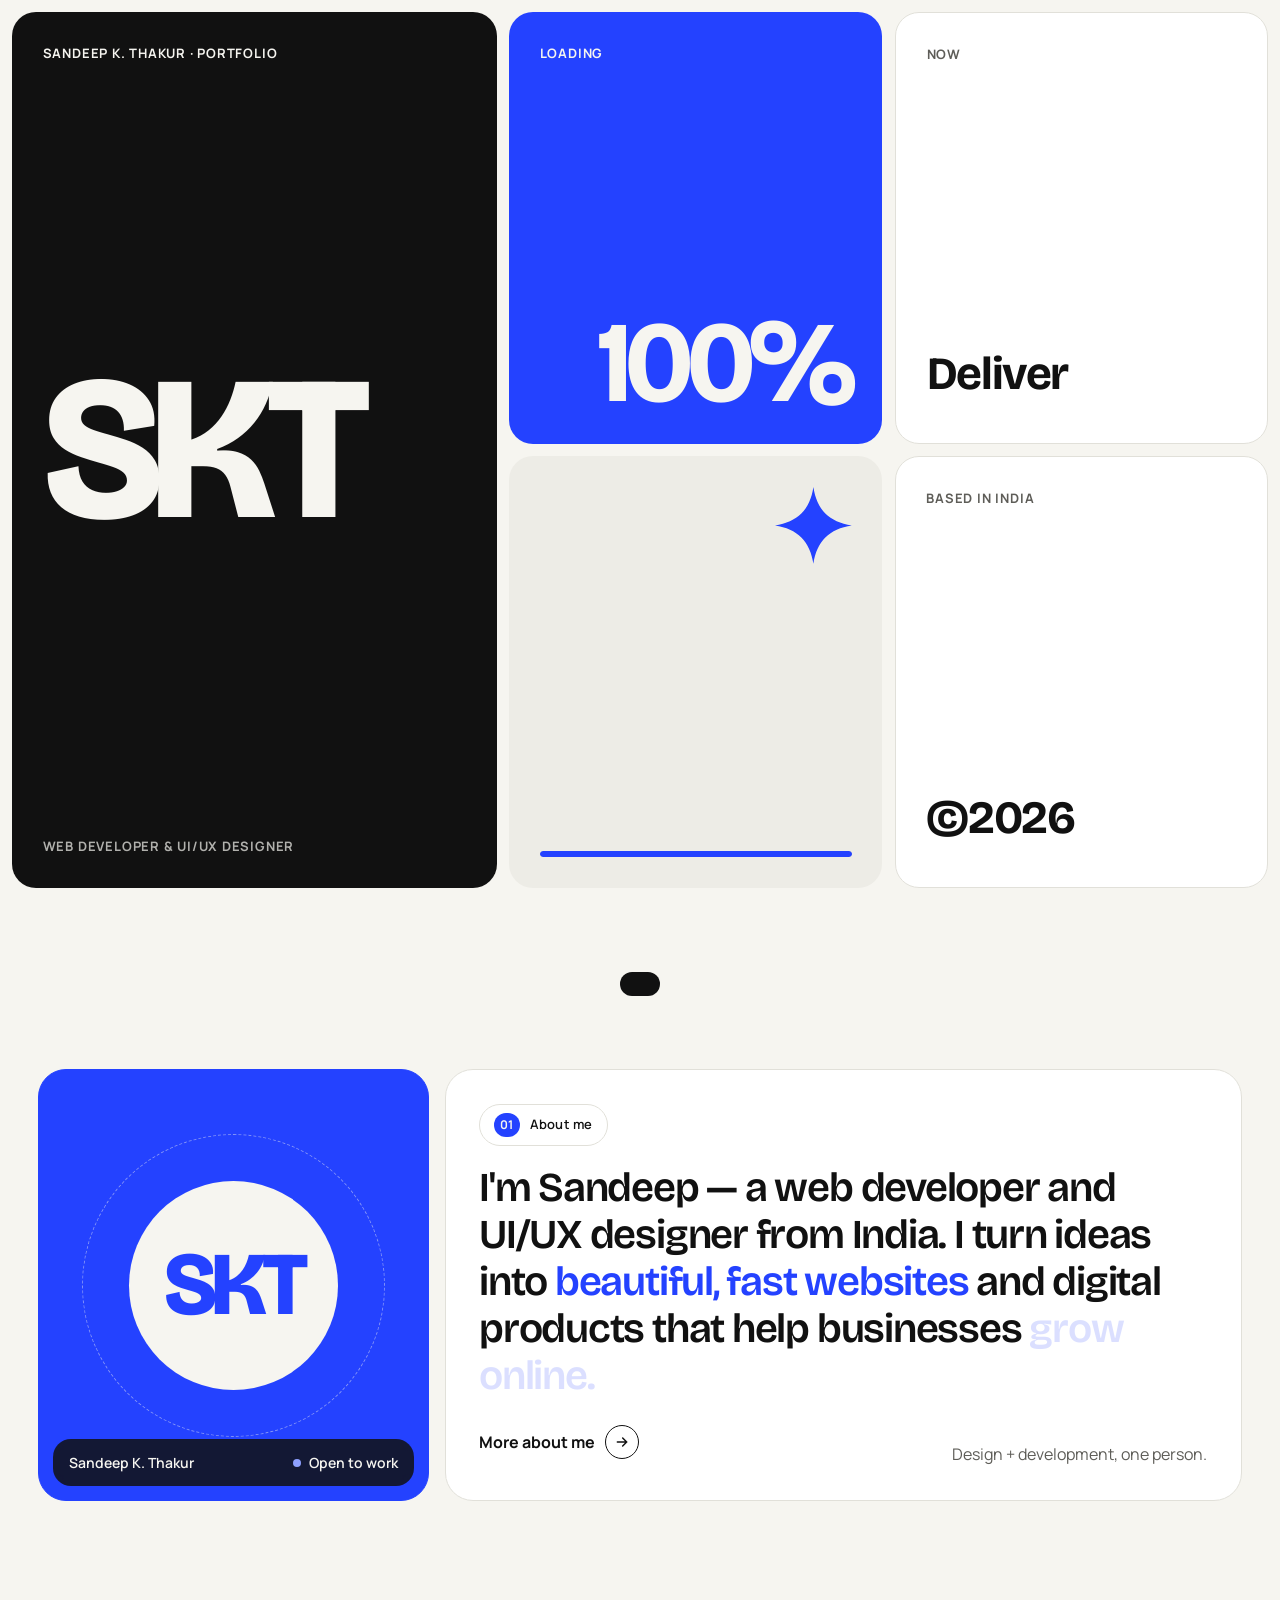
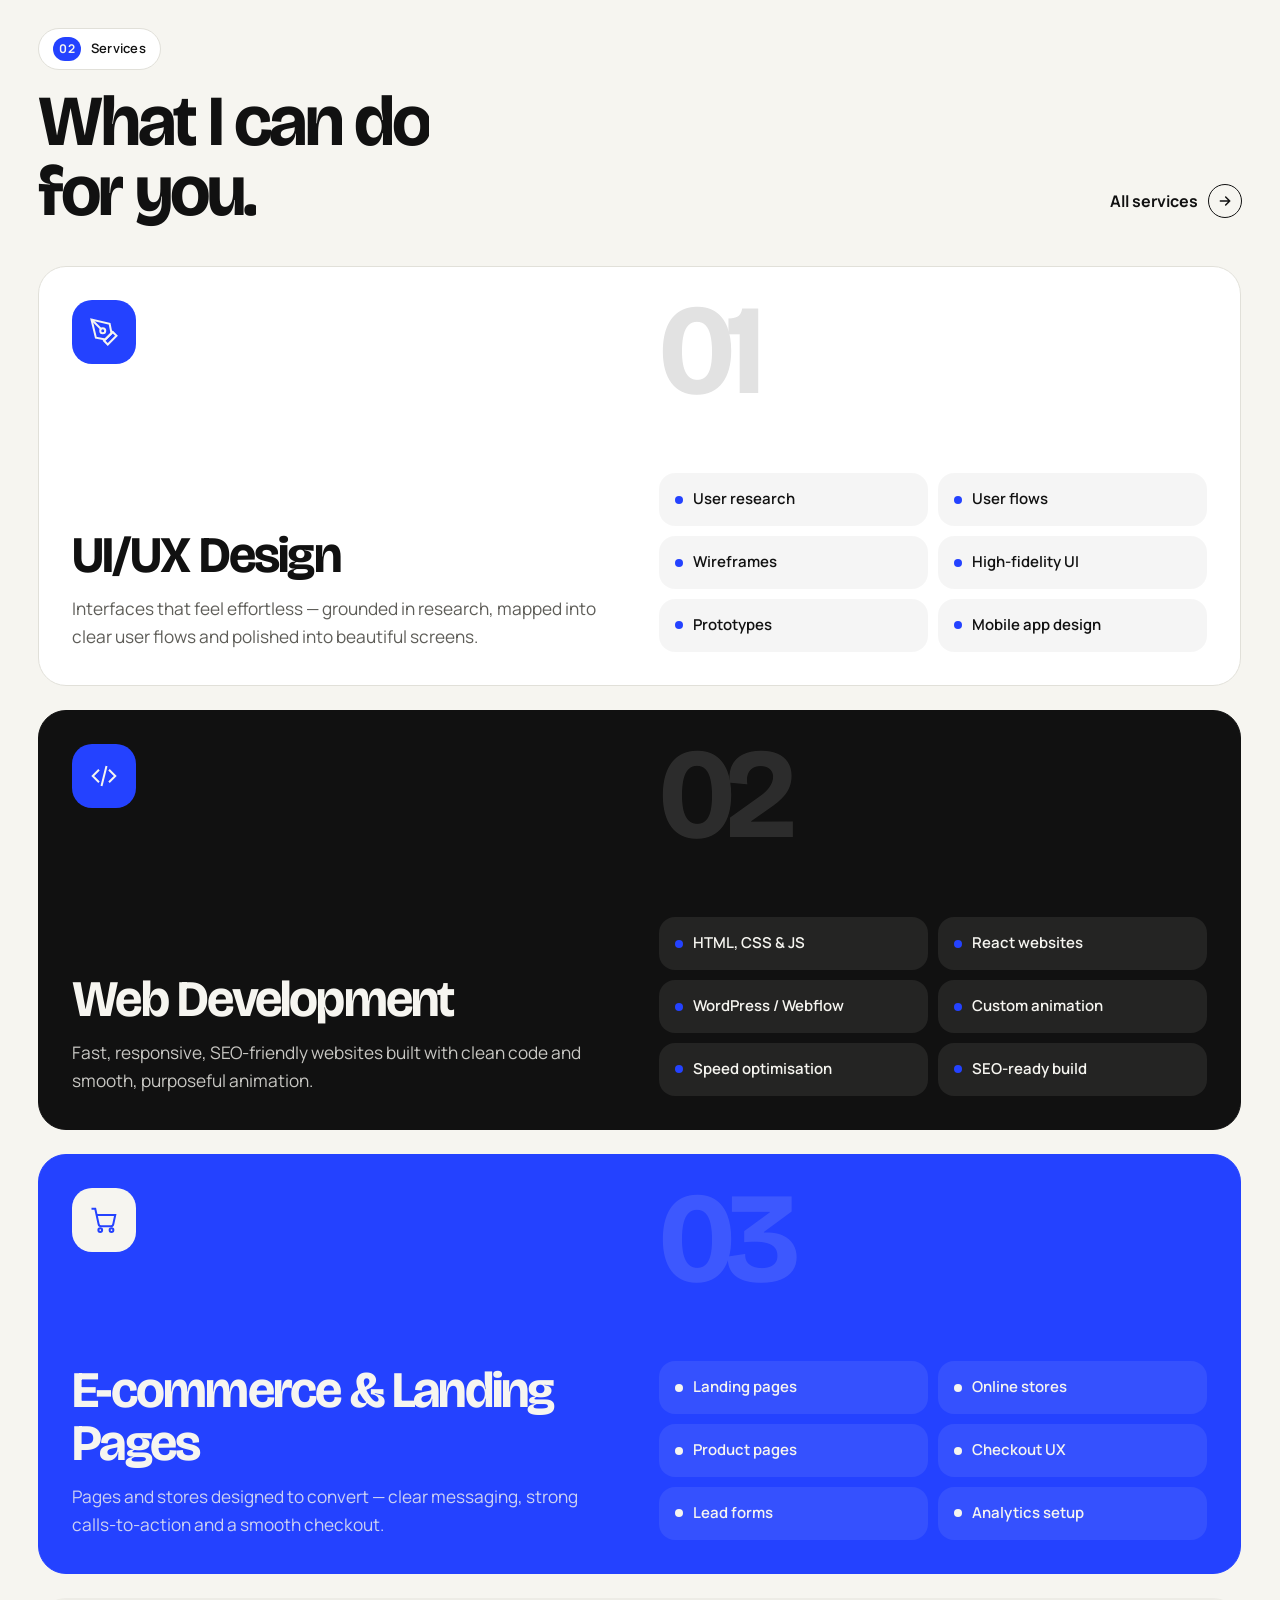
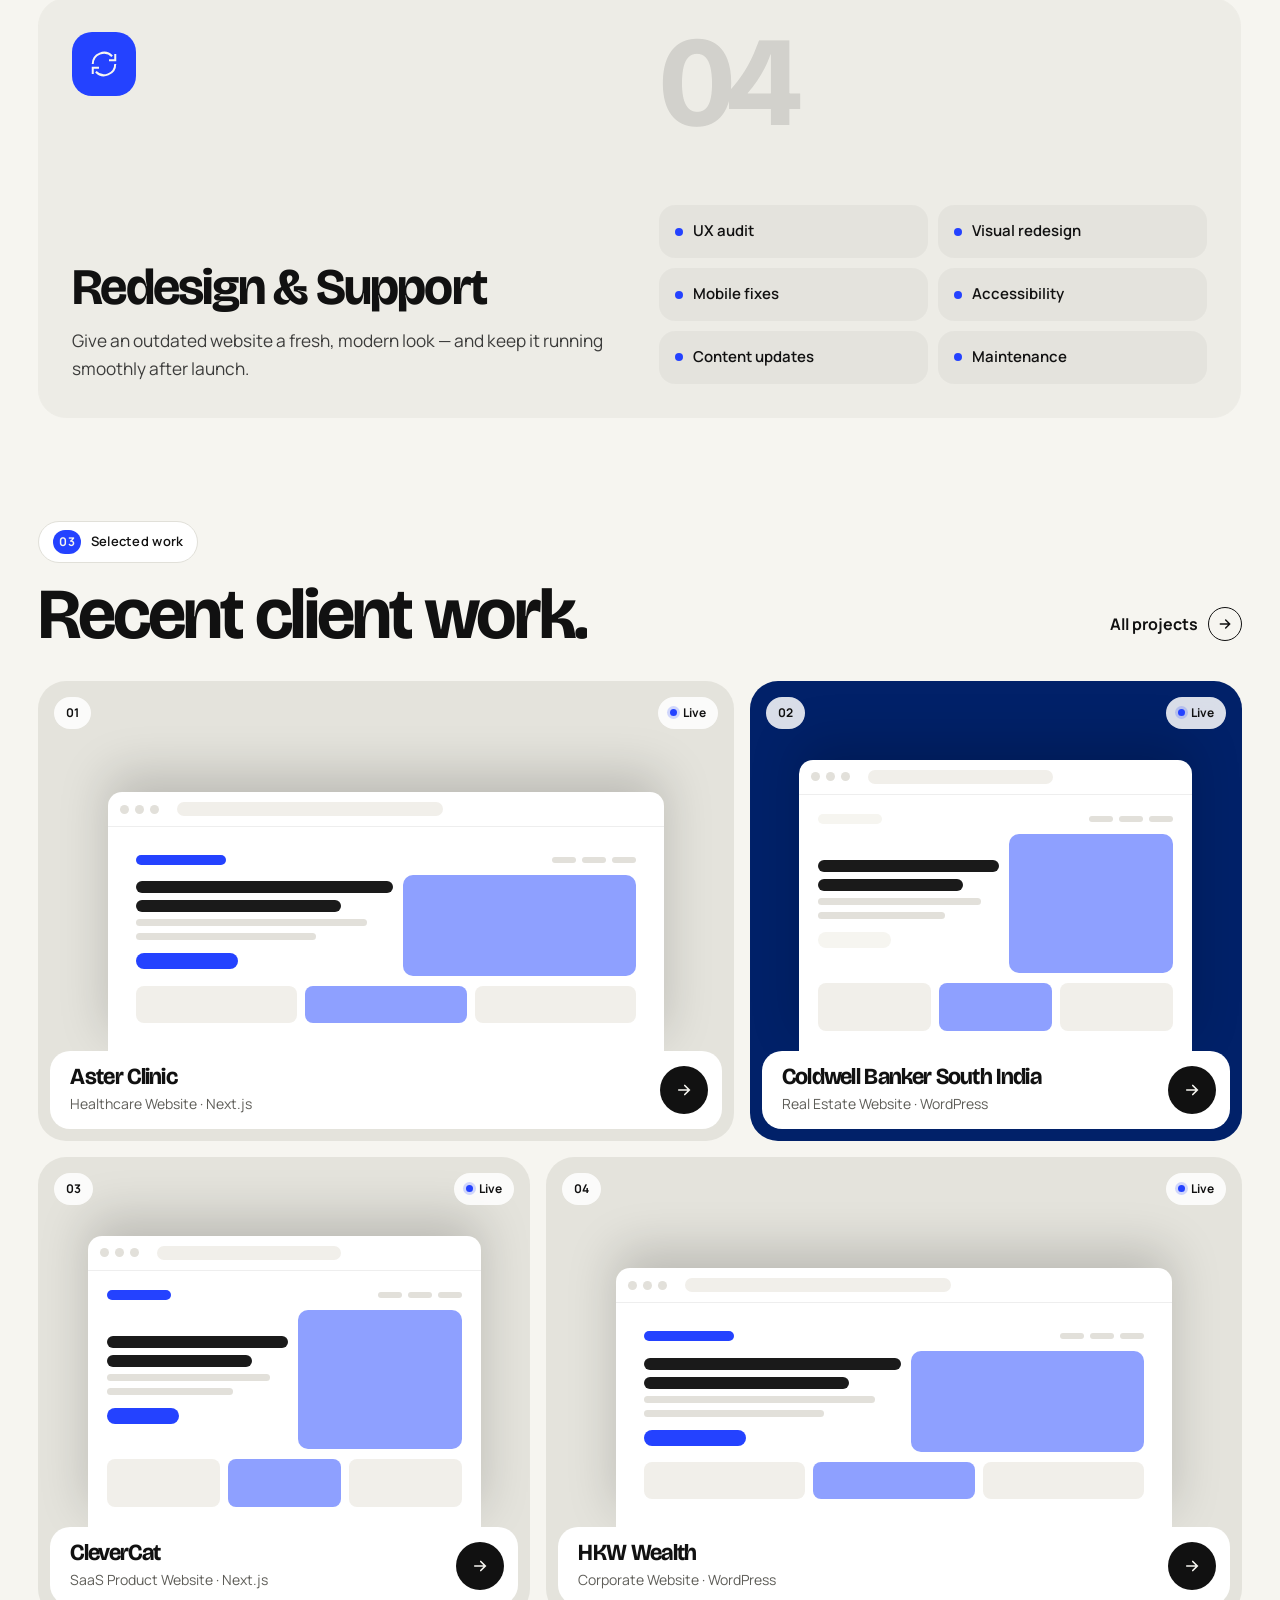
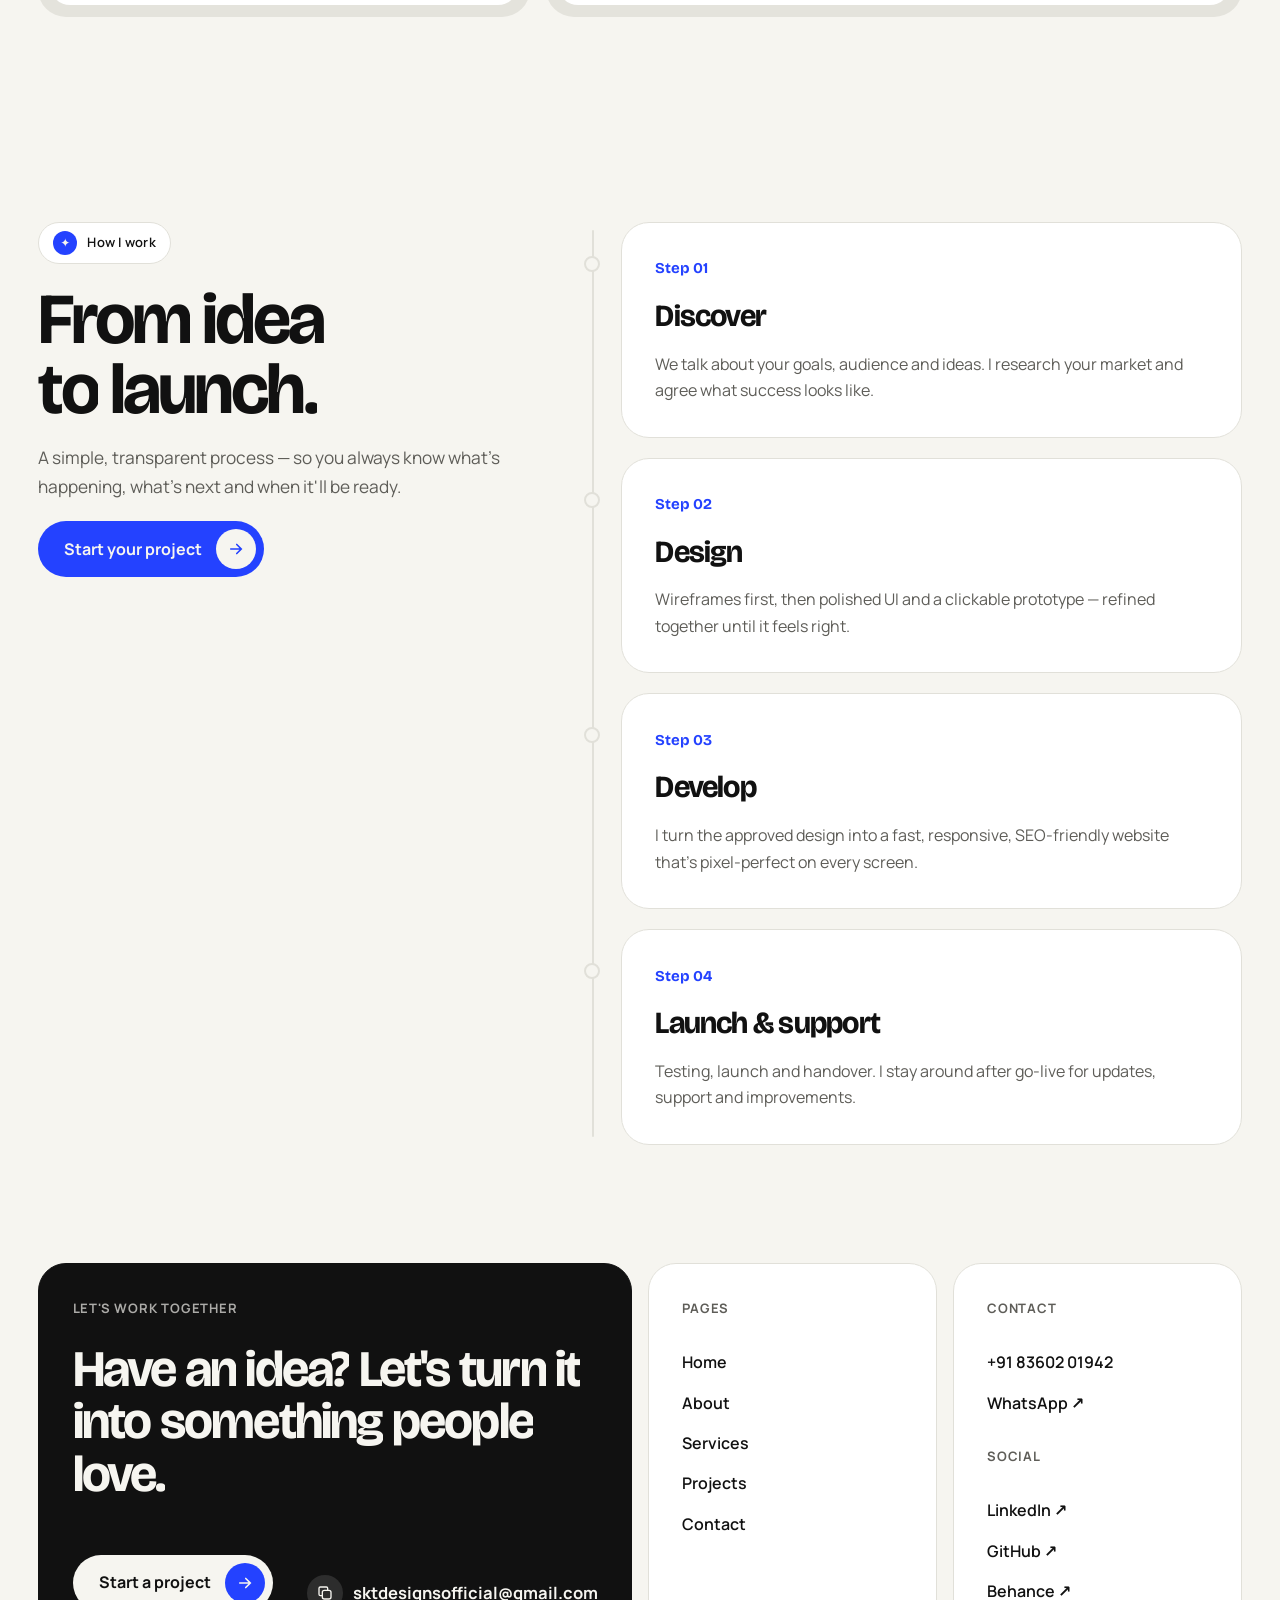
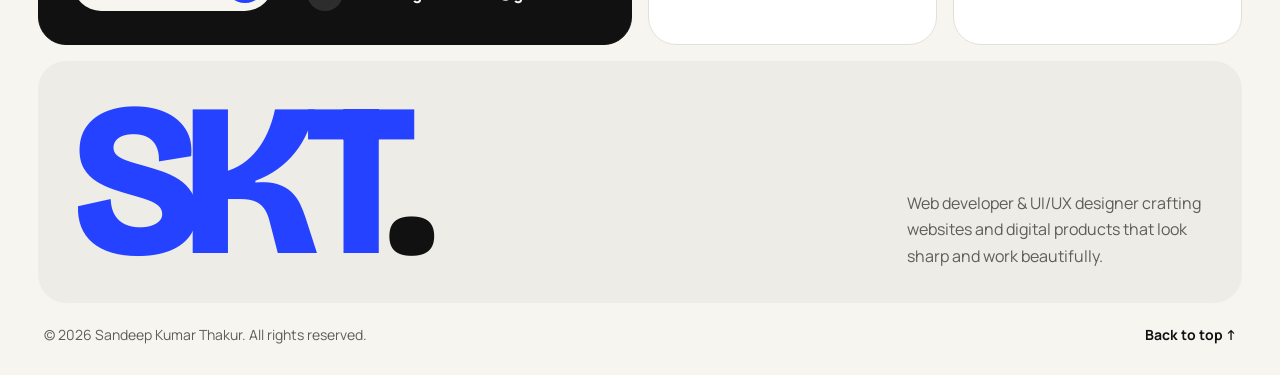
==== index.html @ b7eeef1a "create new pages" ====
<!DOCTYPE html>
<html lang="en">
<head>
<meta charset="utf-8">
<meta name="viewport" content="width=device-width, initial-scale=1">
<title>Sandeep K. Thakur — Web Developer & UI/UX Designer</title>
<meta name="description" content="Sandeep Kumar Thakur (SKT) — freelance web developer and UI/UX designer creating modern, responsive websites and digital products.">
<meta name="author" content="Sandeep Kumar Thakur">
<link rel="me" href="https://www.linkedin.com/in/sandeepkumarthakur1">
<link rel="me" href="https://github.com/SandeepKumarThakur1">
<link rel="me" href="https://www.behance.net/sktdesigns">
<meta name="theme-color" content="#F6F5F0">
<meta property="og:title" content="Sandeep K. Thakur — Web Developer & UI/UX Designer">
<meta property="og:description" content="Sandeep Kumar Thakur (SKT) — freelance web developer and UI/UX designer creating modern, responsive websites and digital products.">
<meta property="og:type" content="website">
<link rel="icon" href="data:image/svg+xml,%3Csvg xmlns='http://www.w3.org/2000/svg' viewBox='0 0 64 64'%3E%3Ccircle cx='32' cy='32' r='32' fill='%232442FF'/%3E%3Ctext x='32' y='40' font-family='Arial Black,Arial' font-weight='900' font-size='20' text-anchor='middle' fill='%23F6F5F0'%3ESKT%3C/text%3E%3C/svg%3E">
<script>(function(d){d.classList.add('js');try{if(!sessionStorage.getItem('skt-loaded'))d.classList.add('first-load');else if(sessionStorage.getItem('skt-trans'))d.classList.add('trans-in');}catch(e){}})(document.documentElement);</script>
<link rel="preconnect" href="https://fonts.googleapis.com">
<link rel="preconnect" href="https://fonts.gstatic.com" crossorigin>
<link rel="stylesheet" href="https://fonts.googleapis.com/css2?family=Bricolage+Grotesque:opsz,wght@12..96,500;12..96,600;12..96,700;12..96,800&family=Manrope:wght@400;500;600;700;800&display=swap">
<link rel="stylesheet" href="assets/css/style.css">
</head>
<body>
<a href="#main" class="skip">Skip to content</a>
<div class="progress" aria-hidden="true"></div>

<!-- ===== Loader (first visit) ===== -->
<div class="loader" aria-hidden="true">
  <div class="ld-grid">
    <div class="ld ld-1" style="--i:0;--o:2"><span class="ld-small">Sandeep K. Thakur · Portfolio</span><div class="ld-logo"><span>S</span><span>K</span><span>T</span></div><span class="ld-small" style="opacity:.7">Web Developer &amp; UI/UX Designer</span></div>
    <div class="ld ld-2" style="--i:1;--o:0"><span class="ld-small">Loading</span><div class="ld-count"><span class="ld-n">0</span>%</div></div>
    <div class="ld ld-3" style="--i:2;--o:3"><span class="ld-small" style="color:#5E5D58">Now</span><div class="ld-word">Design</div></div>
    <div class="ld ld-4" style="--i:3;--o:1"><span class="ld-star"><svg viewBox="0 0 24 24" fill="currentColor" aria-hidden="true"><path d="M12 0C13 7 17 11 24 12C17 13 13 17 12 24C11 17 7 13 0 12C7 11 11 7 12 0Z"/></svg></span><div class="ld-bar"><i></i></div></div>
    <div class="ld ld-5" style="--i:4;--o:4"><span class="ld-small" style="color:#5E5D58">Based in India</span><div class="ld-word">©<span data-year></span></div></div>
  </div>
</div>

<div class="page-trans" aria-hidden="true"><span class="pt-label">SKT</span></div>
<div class="cursor" aria-hidden="true"><span class="cursor-label">View</span></div>
<div class="toast" role="status" aria-live="polite"></div>

<header class="site-header">
  <div class="nav-pill">
    <a class="logo" href="index.html" data-label="Home" aria-label="Sandeep K. Thakur — home"><span class="logo-mark">SKT</span><span>Sandeep K. Thakur</span></a>
    <nav class="nav" aria-label="Main"><a href="index.html"><span data-scramble>Home</span></a><a href="about.html"><span data-scramble>About</span></a><a href="services.html"><span data-scramble>Services</span></a><a href="projects.html"><span data-scramble>Projects</span></a><a href="contact.html"><span data-scramble>Contact</span></a></nav>
    <a href="contact.html" class="btn magnetic btn--sm nav-cta" data-label="Contact" >Let's talk<span class="ic"><svg viewBox="0 0 24 24" fill="none" stroke="currentColor" stroke-width="2.2" stroke-linecap="round" aria-hidden="true"><path d="M5 12h14M13 6l6 6-6 6"/></svg></span></a>
    <button class="menu-btn" type="button" aria-expanded="false" aria-controls="mobile-menu"><span class="mb-txt">Menu</span><span class="bars" aria-hidden="true"><i></i><i></i></span></button>
  </div>
</header>
<nav class="mobile-menu" id="mobile-menu" aria-label="Mobile">
    <a class="mm-tile" href="index.html" style="--i:0"><small>01</small><strong>Home</strong></a>
    <a class="mm-tile" href="about.html" style="--i:1"><small>02</small><strong>About</strong></a>
    <a class="mm-tile" href="services.html" style="--i:2"><small>03</small><strong>Services</strong></a>
    <a class="mm-tile" href="projects.html" style="--i:3"><small>04</small><strong>Projects</strong></a>
    <a class="mm-tile" href="contact.html" style="--i:4"><small>05</small><strong>Contact</strong></a>
    <div class="mm-tile wide" style="--i:5"><small>Say hello</small><a href="mailto:sktdesignsofficial@gmail.com">sktdesignsofficial@gmail.com</a><a href="tel:+918360201942">+91 83602 01942</a><span style="display:flex;gap:16px;flex-wrap:wrap"><a href="https://www.linkedin.com/in/sandeepkumarthakur1" target="_blank" rel="noopener">LinkedIn ↗</a><a href="https://github.com/SandeepKumarThakur1" target="_blank" rel="noopener">GitHub ↗</a><a href="https://www.behance.net/sktdesigns" target="_blank" rel="noopener">Behance ↗</a></span></div>
</nav>
<main id="main"><span id="top"></span>

<section class="hero">
  <div class="container">
    <div class="bento">
      <div class="tile hero-main c-7 pop" data-hero style="--i:0">
        <div class="hero-meta">
          <span class="eyebrow"><span class="dot dot--live"></span>Available for new projects</span>
        </div>
        <h1 class="t-hero" data-rv data-hero>I design &amp; build websites people <span class="hl-box">love.</span></h1>
        <p class="lead">Hi, I'm <strong style="color:var(--ink)">Sandeep Kumar Thakur</strong> — a web developer and UI/UX designer helping brands launch modern, responsive websites that turn visitors into clients.</p>
        <div class="tile-foot">
          <div class="hero-actions">
            <a href="projects.html" class="btn magnetic " data-label="Projects" >View my work<span class="ic"><svg viewBox="0 0 24 24" fill="none" stroke="currentColor" stroke-width="2.2" stroke-linecap="round" aria-hidden="true"><path d="M5 12h14M13 6l6 6-6 6"/></svg></span></a>
            <a href="contact.html" class="btn btn--ghost magnetic" data-label="Contact">Hire me</a>
          </div>
        </div>
      </div>
      <div class="tile hero-gfx c-5 pop" data-hero style="--i:1">
        <div class="gfx" aria-hidden="true">
          <div class="gfx-grid"></div>
          <div class="g g-win" data-depth="0.35" style="--d:.15s"><div class="fl">
            <div class="g-bar"><i></i><i></i><i></i><span>sktdesigns.com</span></div>
            <div class="g-body">
              <div class="g-hero">
                <div class="g-txt"><i></i><i></i><i></i><u>Get started</u></div>
                <div class="g-img"><svg viewBox="0 0 160 120" preserveAspectRatio="xMidYMid slice"><rect width="160" height="120" fill="#E4E8FF"/><circle cx="114" cy="38" r="18" fill="#111111"/><path d="M0 120 L48 60 L82 96 L110 68 L160 120Z" fill="#2442FF"/><path d="M0 120 L30 90 L64 120Z" fill="#8EA0FF"/></svg><span class="g-sel"><b></b><b></b><b></b><b></b></span></div>
              </div>
              <div class="g-cards"><i></i><i></i><i></i></div>
            </div>
          </div></div>
          <div class="g g-code" data-depth="0.9" style="--d:.4s"><div class="fl">
            <p><em>&lt;section</em> class=<em>"hero"</em><em>&gt;</em></p>
            <p>&nbsp;&nbsp;<em>&lt;h1&gt;</em>Hello!<em>&lt;/h1&gt;</em></p>
            <p>&nbsp;&nbsp;<em>&lt;Button /&gt;</em></p>
            <p><em>&lt;/section&gt;</em><span class="c"></span></p>
          </div></div>
          <div class="g g-pen" data-depth="1.1" style="--d:.6s"><div class="fl">
            <svg viewBox="0 0 200 100">
              <path class="pen-path" d="M14 80 C 50 6, 110 6, 120 50 S 170 94, 188 24" fill="none" stroke="#2442FF" stroke-width="4" stroke-linecap="round"/>
              <line x1="14" y1="80" x2="50" y2="14" stroke="#C9C8C0"/><line x1="120" y1="50" x2="96" y2="16" stroke="#C9C8C0"/><line x1="120" y1="50" x2="144" y2="84" stroke="#C9C8C0"/>
              <circle cx="50" cy="14" r="4.5" fill="#111"/><circle cx="96" cy="16" r="4.5" fill="#111"/><circle cx="144" cy="84" r="4.5" fill="#111"/>
              <rect x="8" y="74" width="12" height="12" fill="#fff" stroke="#111" stroke-width="2"/><rect x="114" y="44" width="12" height="12" fill="#2442FF"/><rect x="182" y="18" width="12" height="12" fill="#fff" stroke="#111" stroke-width="2"/>
            </svg>
          </div></div>
          <div class="g g-badge" data-depth="0.5" style="--d:.8s">
            <svg class="ring" viewBox="0 0 200 200"><defs><path id="hb" d="M100,100 m-74,0 a74,74 0 1,1 148,0 a74,74 0 1,1 -148,0"/></defs><text><textPath href="#hb">UI/UX DESIGN • WEB DEVELOPMENT • </textPath></text></svg>
            <span class="star"><svg viewBox="0 0 24 24" fill="currentColor" aria-hidden="true"><path d="M12 0C13 7 17 11 24 12C17 13 13 17 12 24C11 17 7 13 0 12C7 11 11 7 12 0Z"/></svg></span>
          </div>
          <div class="g g-cursor" style="--d:1s"><svg viewBox="0 0 24 24"><path d="M4 2l16 9-7 2-3 7z" fill="#111" stroke="#F6F5F0" stroke-width="1.5" stroke-linejoin="round"/></svg><span>Sandeep</span></div>
        </div>
      </div>
      <div class="tile tile--dark c-3 pop" data-hero style="--i:2">
        <span class="tile-label">What I do</span>
        <div class="t-md" style="margin-top:auto">I'm a<span class="rotator rotator-block" style="color:var(--blue-tint)"><span>UI/UX Designer</span><span>Web Developer</span><span>Problem Solver</span></span></div>
      </div>
      <div class="tile c-3 pop" data-hero style="--i:3">
        <span class="tile-label">Based in India</span>
        <div style="margin-top:auto"><div class="big-num clock">--:--</div><p class="muted">IST · working with clients worldwide</p></div>
      </div>
      <div class="tile tile--soft c-6 pop" data-hero style="--i:4">
        <div style="display:flex;justify-content:space-between;align-items:center;gap:12px"><span class="tile-label">Skills &amp; toolkit</span><a href="about.html" class="link-arrow" data-label="About">About me <span class="ic"><svg viewBox="0 0 24 24" fill="none" stroke="currentColor" stroke-width="2.2" stroke-linecap="round" aria-hidden="true"><path d="M5 12h14M13 6l6 6-6 6"/></svg></span></a></div>
        <div class="ticker"><div class="ticker-track"><span class="chip"><span class="dot"></span>UI/UX Design</span><span class="chip"><span class="dot"></span>Web Design</span><span class="chip"><span class="dot"></span>Figma</span><span class="chip"><span class="dot"></span>Prototyping</span><span class="chip"><span class="dot"></span>Design Systems</span><span class="chip"><span class="dot"></span>Wireframes</span><span class="chip"><span class="dot"></span>User Research</span><span class="chip"><span class="dot"></span>Mobile Apps</span><span class="chip"><span class="dot"></span>UI/UX Design</span><span class="chip"><span class="dot"></span>Web Design</span><span class="chip"><span class="dot"></span>Figma</span><span class="chip"><span class="dot"></span>Prototyping</span><span class="chip"><span class="dot"></span>Design Systems</span><span class="chip"><span class="dot"></span>Wireframes</span><span class="chip"><span class="dot"></span>User Research</span><span class="chip"><span class="dot"></span>Mobile Apps</span></div></div>
        <div class="ticker"><div class="ticker-track rev"><span class="chip"><span class="dot"></span>HTML</span><span class="chip"><span class="dot"></span>CSS</span><span class="chip"><span class="dot"></span>JavaScript</span><span class="chip"><span class="dot"></span>React</span><span class="chip"><span class="dot"></span>WordPress</span><span class="chip"><span class="dot"></span>Webflow</span><span class="chip"><span class="dot"></span>Tailwind</span><span class="chip"><span class="dot"></span>GSAP</span><span class="chip"><span class="dot"></span>Responsive</span><span class="chip"><span class="dot"></span>SEO</span><span class="chip"><span class="dot"></span>HTML</span><span class="chip"><span class="dot"></span>CSS</span><span class="chip"><span class="dot"></span>JavaScript</span><span class="chip"><span class="dot"></span>React</span><span class="chip"><span class="dot"></span>WordPress</span><span class="chip"><span class="dot"></span>Webflow</span><span class="chip"><span class="dot"></span>Tailwind</span><span class="chip"><span class="dot"></span>GSAP</span><span class="chip"><span class="dot"></span>Responsive</span><span class="chip"><span class="dot"></span>SEO</span></div></div>
      </div>
    </div>
  </div>
</section>

<section class="section-tight">
  <div class="container">
    <div class="bento">
      <div class="tile portrait c-4 pop" style="--i:0" >
        <!-- To use your photo: <img src="assets/img/sandeep.jpg" alt="Sandeep Kumar Thakur"> -->
        <div class="p-art" aria-hidden="true"><span class="r1"></span><span class="r2"></span><strong>SKT</strong></div>
        <div class="p-tag"><span>Sandeep K. Thakur</span><span style="display:flex;align-items:center;gap:8px"><span class="dot dot--live" style="background:#8EA0FF"></span>Open to work</span></div>
      </div>
      <div class="tile c-8 pop" style="--i:1;justify-content:space-between">
        <span class="eyebrow" style="align-self:flex-start"><b>01</b>About me</span>
        <p class="statement" data-statement>I'm Sandeep — a web developer and UI/UX designer from India. I turn ideas into <b>beautiful, fast websites</b> and digital products that help businesses <b>grow online.</b></p>
        <div class="tile-foot"><a href="about.html" class="link-arrow" data-label="About">More about me <span class="ic"><svg viewBox="0 0 24 24" fill="none" stroke="currentColor" stroke-width="2.2" stroke-linecap="round" aria-hidden="true"><path d="M5 12h14M13 6l6 6-6 6"/></svg></span></a><span class="muted">Design + development, one person.</span></div>
      </div>
    </div>
  </div>
</section>

<section class="section">
  <div class="container">
    <div style="display:flex;flex-wrap:wrap;justify-content:space-between;align-items:flex-end;gap:20px">
      <div style="display:flex;flex-direction:column;gap:16px"><span class="eyebrow fade" style="align-self:flex-start"><b>02</b>Services</span><h2 class="t-xl" data-rv>What I can do<br>for you.</h2></div>
      <a href="services.html" class="link-arrow fade" data-label="Services">All services <span class="ic"><svg viewBox="0 0 24 24" fill="none" stroke="currentColor" stroke-width="2.2" stroke-linecap="round" aria-hidden="true"><path d="M5 12h14M13 6l6 6-6 6"/></svg></span></a>
    </div>
    <div class="stack">
      <article class="tile stack-card " style="--i:0">
        <div style="display:flex;flex-direction:column;gap:20px;justify-content:space-between">
          <span class="svc-ic"><svg viewBox="0 0 24 24" aria-hidden="true"><path d="M12 19l7-7 3 3-7 7-3-3z"/><path d="M18 13l-1.5-7.5L2 2l3.5 14.5L13 18l5-5z"/><path d="M2 2l7.6 7.6"/><circle cx="11" cy="11" r="2"/></svg></span>
          <div style="display:flex;flex-direction:column;gap:14px"><h3 class="t-lg">UI/UX Design</h3><p class="lead" style="">Interfaces that feel effortless — grounded in research, mapped into clear user flows and polished into beautiful screens.</p></div>
        </div>
        <div style="display:flex;flex-direction:column;justify-content:space-between;gap:20px">
          <span class="num" aria-hidden="true">01</span>
          <ul><li>User research</li><li>User flows</li><li>Wireframes</li><li>High-fidelity UI</li><li>Prototypes</li><li>Mobile app design</li></ul>
        </div>
      </article>
      <article class="tile stack-card tile--dark" style="--i:1">
        <div style="display:flex;flex-direction:column;gap:20px;justify-content:space-between">
          <span class="svc-ic"><svg viewBox="0 0 24 24" aria-hidden="true"><path d="M8 7l-5 5 5 5M16 7l5 5-5 5M14 4l-4 16"/></svg></span>
          <div style="display:flex;flex-direction:column;gap:14px"><h3 class="t-lg">Web Development</h3><p class="lead muted" style="color:inherit;opacity:.8">Fast, responsive, SEO-friendly websites built with clean code and smooth, purposeful animation.</p></div>
        </div>
        <div style="display:flex;flex-direction:column;justify-content:space-between;gap:20px">
          <span class="num" aria-hidden="true">02</span>
          <ul><li>HTML, CSS &amp; JS</li><li>React websites</li><li>WordPress / Webflow</li><li>Custom animation</li><li>Speed optimisation</li><li>SEO-ready build</li></ul>
        </div>
      </article>
      <article class="tile stack-card tile--blue" style="--i:2">
        <div style="display:flex;flex-direction:column;gap:20px;justify-content:space-between">
          <span class="svc-ic"><svg viewBox="0 0 24 24" aria-hidden="true"><circle cx="9" cy="20" r="1.5"/><circle cx="18" cy="20" r="1.5"/><path d="M2 3h3l2.7 12.4a2 2 0 0 0 2 1.6h7.7a2 2 0 0 0 2-1.6L21 8H6"/></svg></span>
          <div style="display:flex;flex-direction:column;gap:14px"><h3 class="t-lg">E-commerce &amp; Landing Pages</h3><p class="lead muted" style="color:inherit;opacity:.8">Pages and stores designed to convert — clear messaging, strong calls-to-action and a smooth checkout.</p></div>
        </div>
        <div style="display:flex;flex-direction:column;justify-content:space-between;gap:20px">
          <span class="num" aria-hidden="true">03</span>
          <ul><li>Landing pages</li><li>Online stores</li><li>Product pages</li><li>Checkout UX</li><li>Lead forms</li><li>Analytics setup</li></ul>
        </div>
      </article>
      <article class="tile stack-card tile--soft" style="--i:3">
        <div style="display:flex;flex-direction:column;gap:20px;justify-content:space-between">
          <span class="svc-ic"><svg viewBox="0 0 24 24" aria-hidden="true"><path d="M21 12a9 9 0 0 1-15.5 6.2M3 12A9 9 0 0 1 18.5 5.8"/><path d="M21 4v5h-5M3 20v-5h5"/></svg></span>
          <div style="display:flex;flex-direction:column;gap:14px"><h3 class="t-lg">Redesign &amp; Support</h3><p class="lead muted" style="color:inherit;opacity:.8">Give an outdated website a fresh, modern look — and keep it running smoothly after launch.</p></div>
        </div>
        <div style="display:flex;flex-direction:column;justify-content:space-between;gap:20px">
          <span class="num" aria-hidden="true">04</span>
          <ul><li>UX audit</li><li>Visual redesign</li><li>Mobile fixes</li><li>Accessibility</li><li>Content updates</li><li>Maintenance</li></ul>
        </div>
      </article>
    </div>
  </div>
</section>

<section class="section" style="padding-top:0">
  <div class="container">
    <div style="display:flex;flex-wrap:wrap;justify-content:space-between;align-items:flex-end;gap:20px;margin-bottom:32px">
      <div style="display:flex;flex-direction:column;gap:16px"><span class="eyebrow fade" style="align-self:flex-start"><b>03</b>Selected work</span><h2 class="t-xl" data-rv>Recent client work.</h2></div>
      <a href="projects.html" class="link-arrow fade" data-label="Projects">All projects <span class="ic"><svg viewBox="0 0 24 24" fill="none" stroke="currentColor" stroke-width="2.2" stroke-linecap="round" aria-hidden="true"><path d="M5 12h14M13 6l6 6-6 6"/></svg></span></a>
    </div>
    <div class="bento" data-projects data-limit="4"></div>
  </div>
</section>

<section class="section">
  <div class="container timeline-wrap">
    <div class="timeline-head">
      <span class="eyebrow fade" style="align-self:flex-start"><b>✦</b>How I work</span>
      <h2 class="t-xl" data-rv>From idea<br>to launch.</h2>
      <p class="lead fade">A simple, transparent process — so you always know what's happening, what's next and when it'll be ready.</p>
      <div class="fade"><a href="contact.html" class="btn magnetic " data-label="Contact" >Start your project<span class="ic"><svg viewBox="0 0 24 24" fill="none" stroke="currentColor" stroke-width="2.2" stroke-linecap="round" aria-hidden="true"><path d="M5 12h14M13 6l6 6-6 6"/></svg></span></a></div>
    </div>
    <div class="timeline">
      <span class="tl-fill" aria-hidden="true"></span>
        <div class="tl-step"><div class="tile"><div class="k"><span>Step 01</span></div><h3 class="t-md">Discover</h3><p class="muted">We talk about your goals, audience and ideas. I research your market and agree what success looks like.</p></div></div>
        <div class="tl-step"><div class="tile"><div class="k"><span>Step 02</span></div><h3 class="t-md">Design</h3><p class="muted">Wireframes first, then polished UI and a clickable prototype — refined together until it feels right.</p></div></div>
        <div class="tl-step"><div class="tile"><div class="k"><span>Step 03</span></div><h3 class="t-md">Develop</h3><p class="muted">I turn the approved design into a fast, responsive, SEO-friendly website that's pixel-perfect on every screen.</p></div></div>
        <div class="tl-step"><div class="tile"><div class="k"><span>Step 04</span></div><h3 class="t-md">Launch &amp; support</h3><p class="muted">Testing, launch and handover. I stay around after go-live for updates, support and improvements.</p></div></div>
    </div>
  </div>
</section>
</main>

<footer class="footer">
  <div class="container">
    <div class="bento">
      <div class="tile tile--dark c-6 pop" style="--i:0">
        <span class="tile-label">Let's work together</span>
        <h2 class="t-lg" data-rv>Have an idea? Let's turn it into something people love.</h2>
        <div class="tile-foot">
          <a href="contact.html" class="btn magnetic btn--light" data-label="Contact" >Start a project<span class="ic"><svg viewBox="0 0 24 24" fill="none" stroke="currentColor" stroke-width="2.2" stroke-linecap="round" aria-hidden="true"><path d="M5 12h14M13 6l6 6-6 6"/></svg></span></a>
          <button type="button" class="copy-btn" data-copy="sktdesignsofficial@gmail.com"><span class="ic"><svg viewBox="0 0 24 24" fill="none" stroke="currentColor" stroke-width="2" aria-hidden="true"><rect x="8" y="8" width="13" height="13" rx="3"/><path d="M16 8V5a2 2 0 0 0-2-2H5a2 2 0 0 0-2 2v9a2 2 0 0 0 2 2h3"/></svg></span>sktdesignsofficial@gmail.com</button>
        </div>
      </div>
      <div class="tile c-3 pop" style="--i:1">
        <span class="tile-label">Pages</span>
        <ul class="f-links"><li><a href="index.html">Home</a></li><li><a href="about.html">About</a></li><li><a href="services.html">Services</a></li><li><a href="projects.html">Projects</a></li><li><a href="contact.html">Contact</a></li></ul>
      </div>
      <div class="tile c-3 pop" style="--i:2">
        <span class="tile-label">Contact</span>
        <ul class="f-links">
          <li><a href="tel:+918360201942">+91 83602 01942</a></li>
          <li><a href="https://wa.me/918360201942" target="_blank" rel="noopener">WhatsApp ↗</a></li>
        </ul>
        <span class="tile-label">Social</span>
        <ul class="f-links">
          <li><a href="https://www.linkedin.com/in/sandeepkumarthakur1" target="_blank" rel="noopener">LinkedIn ↗</a></li>
          <li><a href="https://github.com/SandeepKumarThakur1" target="_blank" rel="noopener">GitHub ↗</a></li>
          <li><a href="https://www.behance.net/sktdesigns" target="_blank" rel="noopener">Behance ↗</a></li>
        </ul>
      </div>
      <div class="tile tile--soft c-12 pop" style="--i:0;flex-direction:row;flex-wrap:wrap;align-items:flex-end;justify-content:space-between">
        <div class="f-big" aria-hidden="true">SKT<span style="color:var(--ink)">.</span></div>
        <p class="muted" style="max-width:300px">Web developer &amp; UI/UX designer crafting websites and digital products that look sharp and work beautifully.</p>
      </div>
    </div>
    <div class="f-bottom">
      <span>© <span data-year></span> Sandeep Kumar Thakur. All rights reserved.</span>
      <a href="#top" class="to-top">Back to top ↑</a>
    </div>
  </div>
</footer>
<script src="assets/js/projects.js"></script>
<script src="assets/js/main.js"></script>
</body>
</html>
---- assets/css/style.css ----
/* =========================================================
   SKT — Sandeep K. Thakur · Portfolio v2 (Bento)
   Fonts: Bricolage Grotesque (headings) + Manrope (text)
   Colours: Off-white #F6F5F0 · Ink #111111 · Blue #2442FF
   ========================================================= */

:root{
  --bg:#F6F5F0;
  --card:#FFFFFF;
  --card-2:#EDECE6;
  --line:#E1E0D9;
  --ink:#111111;
  --muted:#5E5D58;
  --blue:#2442FF;
  --blue-soft:#E4E8FF;
  --blue-tint:#8EA0FF;
  --light:#F6F5F0;
  --light-muted:rgba(246,245,240,.68);
  --r:28px;
  --gap:16px;
  --ease:cubic-bezier(.76,0,.24,1);
  --ease-out:cubic-bezier(.22,1,.36,1);
  --container:1360px;
  --pad:clamp(16px,3vw,40px);
  --f-head:'Bricolage Grotesque',system-ui,sans-serif;
  --f-body:'Manrope',system-ui,sans-serif;
}

*,*::before,*::after{box-sizing:border-box}
html{-webkit-text-size-adjust:100%;scroll-behavior:smooth}
body{margin:0;background:var(--bg);color:var(--ink);font-family:var(--f-body);font-size:16px;line-height:1.65;-webkit-font-smoothing:antialiased;overflow-x:hidden}
img,svg{display:block;max-width:100%}
a{color:inherit;text-decoration:none}
button{font:inherit;color:inherit;background:none;border:0;cursor:pointer;padding:0}
p{margin:0}
::selection{background:var(--blue);color:var(--light)}
:focus-visible{outline:2px solid var(--blue);outline-offset:3px;border-radius:8px}
.sr-only{position:absolute;width:1px;height:1px;padding:0;margin:-1px;overflow:hidden;clip:rect(0,0,0,0);border:0}
.skip{position:fixed;left:16px;top:-60px;z-index:10000;padding:12px 18px;border-radius:12px;background:var(--blue);color:var(--light);transition:top .3s}
.skip:focus{top:16px}

h1,h2,h3,h4{font-family:var(--f-head);font-weight:700;margin:0;line-height:1;letter-spacing:-.035em;font-variation-settings:"opsz" 96}
.t-hero{font-size:clamp(44px,6.4vw,104px);font-weight:700;line-height:.96;letter-spacing:-.045em}
.t-xl{font-size:clamp(40px,5.6vw,88px);font-weight:700;letter-spacing:-.04em;line-height:.98}
.t-lg{font-size:clamp(32px,4vw,60px);letter-spacing:-.035em;line-height:1.02}
.t-md{font-size:clamp(24px,2.4vw,36px);letter-spacing:-.025em;line-height:1.1}
.t-sm{font-size:clamp(20px,1.7vw,24px);letter-spacing:-.02em;line-height:1.2}
.lead{font-size:clamp(17px,1.35vw,20px);line-height:1.65;color:var(--muted);max-width:620px}
.muted{color:var(--muted)}
.blue{color:var(--blue)}
.italic-serifless{font-style:italic}
.hl{position:relative;color:var(--blue);white-space:nowrap}
.hl-box{display:inline-block;padding:0 .18em;border-radius:.2em;background:var(--blue);color:var(--light);transform:rotate(-2deg)}

.container{width:100%;max-width:var(--container);margin:0 auto;padding-inline:var(--pad)}
.section{padding-block:clamp(56px,8vw,120px)}
.section-tight{padding-block:clamp(16px,2vw,24px)}

/* eyebrow / chips */
.eyebrow{display:inline-flex;align-items:center;gap:10px;padding:8px 14px;border-radius:999px;background:var(--card);border:1px solid var(--line);font-size:13px;font-weight:600;letter-spacing:.02em}
.eyebrow b{display:grid;place-items:center;min-width:24px;height:24px;padding:0 6px;border-radius:999px;background:var(--blue);color:var(--light);font-size:12px}
.tile--dark .eyebrow,.tile--blue .eyebrow{background:rgba(246,245,240,.1);border-color:rgba(246,245,240,.2)}
.chip{display:inline-flex;align-items:center;gap:8px;padding:7px 14px;border-radius:999px;border:1px solid var(--line);font-size:13px;font-weight:600;background:var(--card)}
.tile--dark .chip{background:transparent;border-color:rgba(246,245,240,.22)}
.tile--blue .chip{background:transparent;border-color:rgba(246,245,240,.35)}
.dot{width:8px;height:8px;border-radius:50%;background:var(--blue);flex:none}
.dot--live{box-shadow:0 0 0 0 rgba(36,66,255,.5);animation:ping 2s infinite}
@keyframes ping{70%{box-shadow:0 0 0 10px rgba(36,66,255,0)}100%{box-shadow:0 0 0 0 rgba(36,66,255,0)}}

/* =========================================================
   BUTTONS
   ========================================================= */
.btn{
  position:relative;display:inline-flex;align-items:center;gap:14px;min-height:56px;padding:8px 8px 8px 26px;
  border-radius:999px;background:var(--blue);color:var(--light);font-weight:700;font-size:16px;
  overflow:hidden;isolation:isolate;transition:color .4s var(--ease-out);
}
.btn::before{content:"";position:absolute;inset:0;z-index:-1;background:var(--ink);clip-path:circle(0% at 90% 50%);transition:clip-path .6s var(--ease)}
.btn:hover::before{clip-path:circle(150% at 90% 50%)}
.btn .ic{display:grid;place-items:center;width:40px;height:40px;border-radius:50%;background:var(--light);color:var(--blue);transition:transform .5s var(--ease)}
.btn:hover .ic{transform:rotate(-45deg)}
.btn .ic svg{width:18px;height:18px}
.btn--ghost{background:transparent;color:var(--ink);box-shadow:inset 0 0 0 1.5px var(--ink);padding:8px 26px}
.btn--ghost::before{background:var(--ink)}
.btn--ghost:hover{color:var(--light)}
.btn--light{background:var(--light);color:var(--ink)}
.btn--light .ic{background:var(--blue);color:var(--light)}
.btn--light::before{background:var(--ink)}
.btn--light:hover{color:var(--light)}
.btn--sm{min-height:46px;padding:5px 5px 5px 20px;font-size:15px}
.btn--sm .ic{width:36px;height:36px}

.link-arrow{display:inline-flex;align-items:center;gap:10px;padding:8px 0;font-weight:700}
.link-arrow .ic{display:grid;place-items:center;width:34px;height:34px;border-radius:50%;border:1.5px solid currentColor;transition:all .45s var(--ease)}
.link-arrow:hover .ic{background:var(--blue);border-color:var(--blue);color:var(--light);transform:rotate(-45deg)}
.link-arrow svg{width:16px;height:16px}

/* =========================================================
   BENTO GRID & TILES
   ========================================================= */
.bento{display:grid;grid-template-columns:repeat(12,minmax(0,1fr));gap:var(--gap)}
.c-3{grid-column:span 3}.c-4{grid-column:span 4}.c-5{grid-column:span 5}.c-6{grid-column:span 6}
.c-7{grid-column:span 7}.c-8{grid-column:span 8}.c-9{grid-column:span 9}.c-12{grid-column:span 12}
.r-2{grid-row:span 2}
@media (max-width:1024px){
  .c-3,.c-4{grid-column:span 6}
  .c-5,.c-6,.c-7,.c-8,.c-9{grid-column:span 12}
  .r-2{grid-row:auto}
}
@media (max-width:640px){
  .bento > *{grid-column:span 12}
  :root{--r:22px;--gap:12px}
}

.tile{
  position:relative;border-radius:var(--r);background:var(--card);border:1px solid var(--line);
  padding:clamp(22px,2.6vw,36px);overflow:hidden;isolation:isolate;
  display:flex;flex-direction:column;gap:18px;
}
.tile--dark{background:var(--ink);color:var(--light);border-color:var(--ink)}
.tile--dark .muted{color:var(--light-muted)}
.tile--blue{background:var(--blue);color:var(--light);border-color:var(--blue)}
.tile--blue .muted{color:rgba(246,245,240,.8)}
.tile--soft{background:var(--card-2);border-color:var(--card-2)}
.tile--flush{padding:0}
.tile-foot{margin-top:auto;display:flex;flex-wrap:wrap;justify-content:space-between;align-items:flex-end;gap:16px}
.tile-label{font-size:13px;font-weight:700;letter-spacing:.06em;text-transform:uppercase;color:var(--muted)}
.tile--dark .tile-label{color:var(--light-muted)}
.tile--blue .tile-label{color:rgba(246,245,240,.8)}

/* spotlight on hover (pointer devices) */
.tile::after{content:"";position:absolute;inset:0;z-index:-1;pointer-events:none;opacity:0;transition:opacity .4s;
  background:radial-gradient(420px circle at var(--mx,50%) var(--my,50%),rgba(36,66,255,.09),transparent 60%)}
.tile--dark::after{background:radial-gradient(420px circle at var(--mx,50%) var(--my,50%),rgba(142,160,255,.16),transparent 60%)}
.tile--blue::after{background:radial-gradient(420px circle at var(--mx,50%) var(--my,50%),rgba(246,245,240,.14),transparent 60%)}
@media (hover:hover){.tile:hover::after{opacity:1}}

/* =========================================================
   ENTRANCE ANIMATIONS
   ========================================================= */
html.js .pop{opacity:0;transform:translateY(46px) scale(.96);transition:opacity .9s var(--ease-out) calc(var(--i,0) * 90ms),transform 1.1s var(--ease-out) calc(var(--i,0) * 90ms)}
html.js .pop.is-in{opacity:1;transform:none}
html.js .fade{opacity:0;transform:translateY(24px);transition:opacity .9s var(--ease-out) calc(var(--i,0) * 80ms),transform .9s var(--ease-out) calc(var(--i,0) * 80ms)}
html.js .fade.is-in{opacity:1;transform:none}

/* word-by-word line reveal */
.rv .w{display:inline-block;overflow:hidden;vertical-align:top;padding-bottom:.1em;margin-bottom:-.1em}
.rv .w > span{display:inline-block;transform:translateY(105%);transition:transform 1s var(--ease-out);transition-delay:calc(var(--d,0) * 45ms)}
.rv.is-in .w > span{transform:none}
html:not(.js) .rv .w > span{transform:none}

/* scroll progress */
.progress{position:fixed;top:0;left:0;right:0;height:3px;z-index:700;background:var(--blue);transform-origin:left;transform:scaleX(0)}

/* =========================================================
   LOADER v2 — bento tiles
   ========================================================= */
.loader{display:none}
html.first-load .loader{display:block;position:fixed;inset:0;z-index:9999;background:var(--bg);padding:12px;transition:background .6s ease .5s}
html.first-load body{overflow:hidden}
.loader.is-out{background:transparent}
.ld-grid{display:grid;height:100%;grid-template-columns:1.3fr 1fr 1fr;grid-template-rows:1fr 1fr;gap:12px}
.ld{border-radius:24px;display:flex;flex-direction:column;justify-content:space-between;padding:clamp(18px,2.4vw,32px);overflow:hidden;
  opacity:0;transform:scale(.7) rotate(-4deg);animation:ldIn .9s var(--ease-out) forwards;animation-delay:calc(var(--i) * 110ms)}
@keyframes ldIn{to{opacity:1;transform:none}}
.loader.is-out .ld{animation:ldOut .8s var(--ease) forwards;animation-delay:calc(var(--o) * 70ms)}
@keyframes ldOut{from{opacity:1;transform:none}to{opacity:0;transform:scale(.4) rotate(8deg)}}
.ld-1{grid-row:span 2;background:var(--ink);color:var(--light)}
.ld-2{background:var(--blue);color:var(--light)}
.ld-3{background:var(--card);border:1px solid var(--line)}
.ld-4{background:var(--card-2)}
.ld-5{background:var(--card);border:1px solid var(--line)}
.ld-logo{font-family:var(--f-head);font-weight:800;font-size:clamp(80px,16vw,260px);line-height:.8;letter-spacing:-.06em}
.ld-logo span{display:inline-block;animation:ldLetter 1.2s var(--ease-out) both}
.ld-logo span:nth-child(2){animation-delay:.12s}.ld-logo span:nth-child(3){animation-delay:.24s}
@keyframes ldLetter{from{transform:translateY(60%);opacity:0}}
.ld-count{font-family:var(--f-head);font-weight:700;font-size:clamp(56px,9vw,150px);line-height:.85;letter-spacing:-.05em;align-self:flex-end}
.ld-small{font-size:13px;font-weight:700;letter-spacing:.06em;text-transform:uppercase}
.ld-word{font-family:var(--f-head);font-weight:700;font-size:clamp(28px,3.6vw,56px);letter-spacing:-.03em}
.ld-bar{height:6px;border-radius:6px;background:rgba(17,17,17,.1);overflow:hidden}
.ld-bar i{display:block;height:100%;width:0;background:var(--blue);border-radius:6px}
.ld-star{width:clamp(48px,6vw,84px);height:auto;color:var(--blue);animation:spin 3s linear infinite;align-self:flex-end}
@media (max-width:700px){
  .ld-grid{grid-template-columns:1fr 1fr;grid-template-rows:1.4fr 1fr 1fr}
  .ld-1{grid-row:auto;grid-column:span 2}
  .ld-5{display:none}
}

/* =========================================================
   PAGE TRANSITION v2 — blue circle
   ========================================================= */
.page-trans{position:fixed;inset:0;z-index:9000;background:var(--blue);color:var(--light);display:grid;place-items:center;pointer-events:none;
  clip-path:circle(0px at var(--x,50%) var(--y,50%));transition:clip-path .75s var(--ease)}
.page-trans.cover{clip-path:circle(160vmax at var(--x,50%) var(--y,50%));pointer-events:all}
html.trans-in .page-trans{clip-path:inset(0 0 0 0);transition:none}
.page-trans.leave{clip-path:inset(0 0 100% 0);transition:clip-path .85s var(--ease)}
.pt-label{font-family:var(--f-head);font-weight:700;font-size:clamp(44px,9vw,140px);letter-spacing:-.05em;opacity:0;transform:translateY(30px);transition:all .5s var(--ease-out)}
.page-trans.cover .pt-label,html.trans-in .pt-label{opacity:1;transform:none;transition-delay:.25s}
html.trans-in .pt-label{transition:none}

/* =========================================================
   CURSOR v2
   ========================================================= */
.cursor{display:none}
@media (hover:hover) and (pointer:fine){
  html.js .cursor{display:grid}
  .cursor{position:fixed;top:0;left:0;z-index:8000;width:14px;height:14px;margin:-7px 0 0 -7px;border-radius:50%;background:var(--blue);pointer-events:none;place-items:center;
    transition:width .4s var(--ease-out),height .4s var(--ease-out),margin .4s var(--ease-out),background .3s,border .3s,opacity .3s}
  .cursor.is-hover{width:52px;height:52px;margin:-26px 0 0 -26px;background:rgba(36,66,255,.1);border:1.5px solid var(--blue)}
  .cursor.is-view{width:96px;height:96px;margin:-48px 0 0 -48px;background:var(--blue);border:0}
  .cursor.is-dark{background:var(--light)}
  .cursor-label{font-size:13px;font-weight:800;color:var(--light);opacity:0;transform:scale(.6);transition:all .3s var(--ease-out)}
  .cursor.is-view .cursor-label{opacity:1;transform:none}
  .cursor.is-hidden{opacity:0}
}

/* =========================================================
   HEADER v2 — floating pill
   ========================================================= */
.site-header{position:fixed;top:14px;left:0;right:0;z-index:600;padding-inline:var(--pad);pointer-events:none;transition:transform .6s var(--ease)}
.site-header.is-hidden{transform:translateY(-130%)}
.nav-pill{pointer-events:all;max-width:var(--container);margin:0 auto;display:flex;align-items:center;justify-content:space-between;gap:16px;
  padding:8px 8px 8px 10px;border-radius:999px;background:rgba(255,255,255,.72);backdrop-filter:blur(16px) saturate(1.4);-webkit-backdrop-filter:blur(16px) saturate(1.4);
  border:1px solid rgba(17,17,17,.08);box-shadow:0 10px 30px -18px rgba(17,17,17,.35)}
.logo{display:flex;align-items:center;gap:10px;font-family:var(--f-head);font-weight:700;font-size:17px;letter-spacing:-.02em}
.logo-mark{display:grid;place-items:center;width:44px;height:44px;border-radius:50%;background:var(--ink);color:var(--light);font-weight:800;font-size:14px;letter-spacing:-.01em;transition:transform .7s var(--ease),background .3s}
.logo:hover .logo-mark{transform:rotate(360deg);background:var(--blue)}
.nav{display:flex;gap:2px}
.nav a{position:relative;padding:10px 16px;border-radius:999px;font-weight:600;font-size:15px;color:var(--muted);transition:color .3s,background .3s}
.nav a:hover{color:var(--ink);background:rgba(17,17,17,.05)}
.nav a.is-active{color:var(--light);background:var(--ink)}
.menu-btn{display:none;align-items:center;gap:10px;height:44px;padding:0 8px 0 18px;border-radius:999px;background:var(--ink);color:var(--light);font-weight:700;font-size:14px}
.menu-btn .bars{display:grid;place-items:center;width:30px;height:30px;border-radius:50%;background:var(--blue)}
.menu-btn .bars i{display:block;width:12px;height:1.5px;background:var(--light);transition:transform .4s var(--ease)}
.menu-btn .bars i + i{margin-top:3px}
.menu-open .menu-btn .bars i:first-child{transform:translateY(2.25px) rotate(45deg)}
.menu-open .menu-btn .bars i:last-child{transform:translateY(-2.25px) rotate(-45deg)}
@media (max-width:960px){.nav,.nav-cta{display:none}.menu-btn{display:inline-flex}}

.mobile-menu{position:fixed;inset:0;z-index:550;padding:90px var(--pad) 20px;background:rgba(246,245,240,.96);backdrop-filter:blur(10px);
  display:grid;grid-template-columns:1fr 1fr;grid-auto-rows:minmax(90px,auto);gap:10px;align-content:start;overflow-y:auto;
  opacity:0;visibility:hidden;transition:opacity .4s,visibility .4s}
.menu-open .mobile-menu{opacity:1;visibility:visible}
.mm-tile{border-radius:22px;padding:18px;display:flex;flex-direction:column;justify-content:space-between;gap:12px;background:var(--card);border:1px solid var(--line);
  transform:translateY(30px) scale(.94);opacity:0;transition:all .6s var(--ease-out);transition-delay:calc(var(--i) * 50ms)}
.menu-open .mm-tile{transform:none;opacity:1}
.mm-tile small{font-size:12px;font-weight:700;color:var(--muted)}
.mm-tile strong{font-family:var(--f-head);font-size:30px;letter-spacing:-.03em}
.mm-tile.is-active{background:var(--blue);color:var(--light);border-color:var(--blue)}
.mm-tile.is-active small{color:rgba(246,245,240,.8)}
.mm-tile.wide{grid-column:span 2;background:var(--ink);color:var(--light);border-color:var(--ink)}
.mm-tile.wide small{color:var(--light-muted)}
.mm-tile.wide a{font-weight:700}

/* =========================================================
   HOME — HERO BENTO
   ========================================================= */
.hero{padding-top:100px;padding-bottom:var(--gap)}
.hero-main{min-height:min(76vh,700px);justify-content:space-between}
.hero-main .t-hero{max-width:12ch}
.hero-actions{display:flex;flex-wrap:wrap;gap:12px;align-items:center}
.hero-name{display:flex;align-items:center;gap:14px;font-weight:700}
.hero-name .av{width:46px;height:46px;border-radius:50%;background:var(--blue);color:var(--light);display:grid;place-items:center;font-family:var(--f-head);font-weight:800;font-size:15px}
.hero-meta{display:flex;flex-wrap:wrap;gap:8px}

.rotator{display:inline-grid;vertical-align:bottom;height:1.05em;overflow:hidden}
.rotator > span{grid-area:1/1;transform:translateY(110%);transition:transform .8s var(--ease)}
.rotator > span.on{transform:none}
.rotator > span.off{transform:translateY(-110%)}

/* graphic tile */
.hero-gfx{min-height:420px;padding:0;background:var(--blue);border-color:var(--blue);color:var(--light)}
.gfx{position:absolute;inset:0;container-type:inline-size}
.gfx-grid{position:absolute;inset:0;background-image:linear-gradient(rgba(246,245,240,.09) 1px,transparent 1px),linear-gradient(90deg,rgba(246,245,240,.09) 1px,transparent 1px);background-size:32px 32px}
.g{position:absolute;opacity:0;transform:translateY(30px) scale(.85);transition:opacity .8s var(--ease-out) var(--d,0s),transform 1s var(--ease-out) var(--d,0s),translate .6s var(--ease-out)}
.is-ready .g,html:not(.js) .g{opacity:1;transform:none}
.g .fl{animation:float 7s ease-in-out infinite}
@keyframes float{50%{transform:translateY(-4cqi)}}
.g-win{left:9%;top:16%;width:76%}
.g-win .fl{background:var(--card);color:var(--ink);border-radius:5cqi;box-shadow:0 30px 60px -20px rgba(0,0,40,.55);overflow:hidden}
.g-bar{display:flex;align-items:center;gap:1.6cqi;padding:3cqi 4cqi;border-bottom:1px solid var(--line)}
.g-bar i{width:2.6cqi;height:2.6cqi;border-radius:50%;background:var(--line)}
.g-bar i:first-child{background:var(--ink)}
.g-bar span{margin-left:2cqi;padding:.8cqi 3cqi;border-radius:4cqi;background:var(--card-2);font-size:2.8cqi;font-weight:600;color:var(--muted)}
.g-body{padding:4.4cqi;display:flex;flex-direction:column;gap:3.6cqi}
.g-hero{display:flex;gap:4cqi;align-items:center}
.g-txt{flex:1;display:flex;flex-direction:column;gap:2cqi}
.g-txt i{height:3.6cqi;border-radius:2cqi;background:var(--ink)}
.g-txt i:nth-child(2){width:72%;background:var(--blue)}
.g-txt i:nth-child(3){height:1.6cqi;background:var(--line);width:90%}
.g-txt u{align-self:flex-start;margin-top:1.4cqi;padding:1.6cqi 3.4cqi;border-radius:4cqi;background:var(--blue);color:var(--light);font-size:2.6cqi;font-weight:800;text-decoration:none}
.g-img{position:relative;flex:1;aspect-ratio:4/3}
.g-img svg{width:100%;height:100%;border-radius:3cqi}
.g-sel{position:absolute;inset:-1.6cqi;border:2px solid var(--blue);border-radius:1.4cqi;opacity:0}
.is-ready .g-sel{animation:selblink 6s ease-in-out 2s infinite}
@keyframes selblink{0%,8%{opacity:0}14%,70%{opacity:1}78%,100%{opacity:0}}
.g-sel b{position:absolute;width:2.4cqi;height:2.4cqi;background:var(--card);border:2px solid var(--blue)}
.g-sel b:nth-child(1){top:-1.2cqi;left:-1.2cqi}.g-sel b:nth-child(2){top:-1.2cqi;right:-1.2cqi}.g-sel b:nth-child(3){bottom:-1.2cqi;left:-1.2cqi}.g-sel b:nth-child(4){bottom:-1.2cqi;right:-1.2cqi}
.g-cards{display:grid;grid-template-columns:repeat(3,1fr);gap:2.6cqi}
.g-cards i{height:11cqi;border-radius:2.6cqi;background:var(--card-2)}
.g-cards i:nth-child(2){background:var(--blue-soft)}
.g-code{right:5%;top:5%;width:50%}
.g-code .fl{padding:3.4cqi 4cqi;border-radius:4cqi;background:var(--ink);color:var(--light);font-size:2.9cqi;line-height:1.75;box-shadow:0 30px 60px -20px rgba(0,0,40,.6);animation-delay:-2s}
.g-code p{white-space:nowrap;overflow:hidden}
.g-code em{font-style:normal;color:var(--blue-tint)}
.g-code .c{display:inline-block;width:1.2cqi;height:3.2cqi;margin-left:.8cqi;vertical-align:-.6cqi;background:var(--blue-tint);animation:blink 1s steps(1) infinite}
@keyframes blink{50%{opacity:0}}
.g-pen{left:4%;bottom:6%;width:46%}
.g-pen .fl{padding:3cqi;border-radius:4cqi;background:var(--card);box-shadow:0 30px 60px -20px rgba(0,0,40,.55);animation-delay:-4s}
.pen-path{stroke-dasharray:320;stroke-dashoffset:320}
.is-ready .pen-path{animation:penDraw 5s var(--ease) 1.2s infinite}
@keyframes penDraw{0%{stroke-dashoffset:320}45%,80%{stroke-dashoffset:0}100%{stroke-dashoffset:-320}}
.g-badge{right:6%;bottom:6%;width:24%;aspect-ratio:1;border-radius:50%;background:var(--light);color:var(--blue);display:grid;place-items:center}
.g-badge svg.ring{position:absolute;inset:0;width:100%;height:100%}
.is-ready .g-badge svg.ring{animation:spin 14s linear infinite}
.g-badge text{font-family:var(--f-head);font-weight:700;font-size:15px;letter-spacing:3px;fill:var(--ink)}
.g-badge .star{width:34%;height:auto}
.g-cursor{left:56%;top:55%;display:flex;align-items:flex-start;gap:.6cqi;z-index:3}
.g-cursor svg{width:6cqi;height:6cqi}
.g-cursor span{margin-top:4.4cqi;padding:.9cqi 2.6cqi;border-radius:0 3cqi 3cqi 3cqi;background:var(--ink);color:var(--light);font-size:2.6cqi;font-weight:800}
.is-ready .g-cursor{animation:cursorMove 9s var(--ease) 1.6s infinite}
@keyframes cursorMove{0%,100%{left:56%;top:55%}22%,40%{left:28%;top:44%}60%,78%{left:72%;top:30%}}
@keyframes spin{to{transform:rotate(360deg)}}

/* small hero tiles */
.big-num{font-family:var(--f-head);font-weight:700;font-size:clamp(40px,4.4vw,64px);letter-spacing:-.05em;line-height:.9}
.clock{font-variant-numeric:tabular-nums}
.ticker{position:relative;overflow:hidden;mask-image:linear-gradient(90deg,transparent,#000 12%,#000 88%,transparent);-webkit-mask-image:linear-gradient(90deg,transparent,#000 12%,#000 88%,transparent)}
.ticker-track{display:flex;gap:10px;width:max-content;animation:tick 26s linear infinite}
.ticker-track.rev{animation-direction:reverse;animation-duration:30s}
.ticker:hover .ticker-track{animation-play-state:paused}
@keyframes tick{to{transform:translateX(-50%)}}
.ticker .chip{white-space:nowrap}
.copy-btn{display:inline-flex;align-items:center;gap:10px;font-weight:700;font-size:clamp(15px,1.3vw,18px);text-align:left;word-break:break-all}
.copy-btn .ic{flex:none;display:grid;place-items:center;width:36px;height:36px;border-radius:50%;background:rgba(246,245,240,.12);transition:background .3s}
.copy-btn:hover .ic{background:var(--blue)}
.copy-btn svg{width:16px;height:16px}
.toast{position:fixed;left:50%;bottom:24px;z-index:9500;transform:translate(-50%,120px);padding:12px 20px;border-radius:999px;background:var(--ink);color:var(--light);font-weight:700;font-size:14px;transition:transform .5s var(--ease-out)}
.toast.show{transform:translate(-50%,0)}

/* =========================================================
   ABOUT STRIP / PORTRAIT ART
   ========================================================= */
.portrait{min-height:420px;background:var(--blue);border-color:var(--blue);padding:0}
.portrait img{position:absolute;inset:0;width:100%;height:100%;object-fit:cover}
.p-art{position:absolute;inset:0;display:grid;place-items:center}
.p-art .r1{position:absolute;width:78%;aspect-ratio:1;border-radius:50%;border:1.5px dashed rgba(246,245,240,.45);animation:spin 40s linear infinite}
.p-art .r2{position:absolute;width:54%;aspect-ratio:1;border-radius:50%;background:var(--light)}
.p-art strong{position:relative;font-family:var(--f-head);font-weight:800;font-size:clamp(56px,7vw,104px);letter-spacing:-.06em;color:var(--blue)}
.p-tag{position:absolute;left:14px;right:14px;bottom:14px;display:flex;justify-content:space-between;align-items:center;gap:10px;padding:12px 16px;border-radius:18px;background:rgba(17,17,17,.85);color:var(--light);font-size:14px;font-weight:600;backdrop-filter:blur(6px)}

/* words highlight on scroll */
.statement{font-family:var(--f-head);font-weight:600;font-size:clamp(26px,3.2vw,48px);line-height:1.15;letter-spacing:-.03em}
.statement .sw{opacity:.16;transition:opacity .35s}
.statement .sw.on{opacity:1}
.statement .sw.b{color:var(--blue)}

/* =========================================================
   SERVICES — sticky stacking cards
   ========================================================= */
.stack{display:flex;flex-direction:column;gap:24px;margin-top:40px}
.stack-card{position:sticky;top:calc(100px + var(--i) * 22px);transform-origin:center top;will-change:transform;
  display:grid;grid-template-columns:minmax(0,1fr) minmax(0,1fr);gap:clamp(20px,3vw,48px);min-height:420px;align-items:stretch}
@media (max-width:860px){.stack-card{grid-template-columns:1fr;min-height:0;top:calc(80px + var(--i) * 14px)}}
.stack-card .num{font-family:var(--f-head);font-weight:700;font-size:clamp(80px,10vw,160px);line-height:.8;letter-spacing:-.06em;opacity:.12}
.stack-card ul{list-style:none;margin:0;padding:0;display:grid;grid-template-columns:1fr 1fr;gap:10px}
@media (max-width:520px){.stack-card ul{grid-template-columns:1fr}}
.stack-card li{display:flex;align-items:center;gap:10px;padding:14px 16px;border-radius:16px;background:rgba(17,17,17,.04);font-weight:600;font-size:15px}
.tile--dark .stack-card li,.stack-card.tile--dark li,.stack-card.tile--blue li{background:rgba(246,245,240,.08)}
.stack-card li::before{content:"";width:8px;height:8px;border-radius:50%;background:var(--blue);flex:none}
.stack-card.tile--blue li::before{background:var(--light)}
.stack-card .svc-ic{width:64px;height:64px;border-radius:20px;display:grid;place-items:center;background:var(--blue);color:var(--light)}
.stack-card.tile--blue .svc-ic{background:var(--light);color:var(--blue)}
.svc-ic svg{width:30px;height:30px;stroke:currentColor;fill:none;stroke-width:1.6}

/* =========================================================
   PROJECTS — bento cards
   ========================================================= */
.filters{display:flex;flex-wrap:wrap;gap:8px}
.filter-btn{min-height:46px;padding:10px 20px;border-radius:999px;background:var(--card);border:1px solid var(--line);font-weight:700;font-size:15px;transition:all .3s}
.filter-btn:hover{border-color:var(--ink)}
.filter-btn.is-active{background:var(--ink);color:var(--light);border-color:var(--ink)}
.filter-btn sup{margin-left:4px;font-size:11px;color:var(--blue)}
.filter-btn.is-active sup{color:var(--blue-tint)}

.p-card{position:relative;display:flex;flex-direction:column;border-radius:var(--r);overflow:hidden;background:var(--c1);min-height:460px;isolation:isolate}
.p-card.is-hidden{display:none}
.p-media{position:relative;flex:1;min-height:320px}
.p-media .mock{transition:transform 1s var(--ease-out)}
.p-card:hover .p-media .mock{transform:translateY(-10px) scale(1.03)}
.p-bar{display:flex;align-items:center;justify-content:space-between;gap:12px;margin:0 12px 12px;padding:14px 14px 14px 20px;border-radius:20px;background:var(--card);color:var(--ink);position:relative;z-index:2}
.p-bar h3{font-size:clamp(20px,1.8vw,26px);letter-spacing:-.03em}
.p-bar p{font-size:14px;color:var(--muted);margin-top:4px}
.p-go{flex:none;display:grid;place-items:center;width:48px;height:48px;border-radius:50%;background:var(--ink);color:var(--light);transition:transform .5s var(--ease),background .3s}
.p-card:hover .p-go{background:var(--blue);transform:rotate(-45deg)}
.p-go svg{width:18px;height:18px}
.p-top{position:absolute;top:16px;left:16px;right:16px;z-index:2;display:flex;justify-content:space-between;gap:8px;flex-wrap:wrap}
.p-top span{padding:6px 12px;border-radius:999px;background:rgba(255,255,255,.85);color:var(--ink);font-size:12px;font-weight:700;backdrop-filter:blur(6px)}

/* CSS-built mockups */
.mock{position:absolute;inset:0;display:flex;align-items:flex-end;justify-content:center;padding:16% 10% 0}
.mock-browser{width:100%;height:100%;background:#fff;border-radius:14px 14px 0 0;box-shadow:0 -18px 50px rgba(0,0,0,.18);display:flex;flex-direction:column;overflow:hidden;color:#111}
.mock-bar{display:flex;align-items:center;gap:6px;padding:10px 12px;border-bottom:1px solid #eee}
.mock-bar i{width:9px;height:9px;border-radius:50%;background:#e2e0da}
.mock-bar b{flex:1;height:14px;margin-left:12px;border-radius:7px;background:#f1efea;max-width:50%}
.mock-body{flex:1;display:flex;flex-direction:column;gap:10px;padding:5%}
.mock-nav{display:flex;justify-content:space-between;align-items:center}
.mock-nav b{width:18%;height:10px;border-radius:5px;background:var(--c2)}
.mock-nav span{display:flex;gap:6px}
.mock-nav span i{width:24px;height:6px;border-radius:3px;background:#e2e0da}
.mock-hero{display:flex;gap:10px;flex:1}
.mock-hero .txt{flex:1.1;display:flex;flex-direction:column;gap:7px;justify-content:center}
.mock-hero .txt i{height:12px;border-radius:6px;background:#1a1a1a}
.mock-hero .txt i:nth-child(2){width:80%}
.mock-hero .txt i:nth-child(3){height:7px;width:90%;background:#e2e0da}
.mock-hero .txt i:nth-child(4){height:7px;width:70%;background:#e2e0da}
.mock-hero .txt u{width:40%;height:16px;border-radius:8px;background:var(--c2);margin-top:6px}
.mock-hero .art{flex:1;border-radius:10px;background:var(--c3)}
.mock-cards{display:grid;grid-template-columns:repeat(3,1fr);gap:8px;height:22%}
.mock-cards i{border-radius:8px;background:#f1efea}
.mock-cards i:nth-child(2){background:var(--c3)}
.mock-phones{gap:6%;align-items:flex-end;padding-bottom:0}
.mock-phone{width:30%;aspect-ratio:9/18;background:#fff;border-radius:22px 22px 0 0;border:5px solid #111;border-bottom:0;padding:10px 8px;display:flex;flex-direction:column;gap:7px;box-shadow:0 -18px 40px rgba(0,0,0,.2)}
.mock-phone:nth-child(2){transform:translateY(-14%)}
.mock-phone .notch{width:36%;height:6px;border-radius:3px;background:#111;align-self:center;margin-bottom:4px}
.mock-phone .card{height:28%;border-radius:12px;background:var(--c2)}
.mock-phone .row{display:flex;gap:6px;align-items:center}
.mock-phone .row i{width:20px;height:20px;border-radius:50%;background:var(--c3);flex:none}
.mock-phone .row b{flex:1;height:7px;border-radius:4px;background:#e8e6e0}
.mock-phone .chart{flex:1;border-radius:10px;background:#f4f2ee;display:flex;align-items:flex-end;gap:4px;padding:6px}
.mock-phone .chart i{flex:1;border-radius:3px;background:var(--c2)}
.mock-dash .mock-body{flex-direction:row;padding:0;gap:0}
.mock-side{width:22%;background:#111;padding:10px 8px;display:flex;flex-direction:column;gap:7px}
.mock-side i{height:7px;border-radius:4px;background:#333}
.mock-side i:first-child{background:var(--c2);width:60%;height:10px;margin-bottom:6px}
.mock-main{flex:1;padding:10px;display:flex;flex-direction:column;gap:8px}
.mock-kpis{display:grid;grid-template-columns:repeat(3,1fr);gap:6px;height:22%}
.mock-kpis i{border-radius:8px;background:#f1efea}
.mock-kpis i:first-child{background:var(--c3)}
.mock-graph{flex:1;border-radius:8px;background:#f7f6f3;display:flex;align-items:flex-end;gap:5px;padding:10px}
.mock-graph i{flex:1;border-radius:3px 3px 0 0;background:var(--c2)}
.mock-graph i:nth-child(odd){background:var(--c3)}

/* =========================================================
   PROCESS — scroll timeline
   ========================================================= */
.timeline-wrap{display:grid;grid-template-columns:minmax(0,5fr) minmax(0,7fr);gap:clamp(28px,5vw,80px);align-items:start}
@media (max-width:900px){.timeline-wrap{grid-template-columns:1fr}}
.timeline-head{position:sticky;top:120px;display:flex;flex-direction:column;gap:20px}
@media (max-width:900px){.timeline-head{position:static}}
.timeline{position:relative;display:flex;flex-direction:column;gap:20px;padding-left:44px}
.timeline::before,.tl-fill{content:"";position:absolute;left:15px;top:8px;bottom:8px;width:2px;border-radius:2px;background:var(--line)}
.tl-fill{background:var(--blue);transform-origin:top;transform:scaleY(0);bottom:8px}
.tl-step{position:relative}
.tl-step::before{content:"";position:absolute;left:-37px;top:34px;width:16px;height:16px;border-radius:50%;background:var(--bg);border:2px solid var(--line);transition:all .4s var(--ease-out)}
.tl-step.on::before{background:var(--blue);border-color:var(--blue);box-shadow:0 0 0 6px rgba(36,66,255,.15)}
.tl-step .tile{transition:transform .5s var(--ease-out),border-color .4s}
.tl-step.on .tile{border-color:rgba(36,66,255,.35)}
.tl-step .k{display:flex;justify-content:space-between;align-items:center}
.tl-step .k span{font-family:var(--f-head);font-weight:700;font-size:15px;color:var(--blue)}

/* =========================================================
   VALUES / TOOLS / FEATURES
   ========================================================= */
.icon-ball{width:52px;height:52px;border-radius:16px;display:grid;place-items:center;background:var(--blue-soft);color:var(--blue)}
.tile--dark .icon-ball{background:rgba(246,245,240,.1);color:var(--blue-tint)}
.tile--blue .icon-ball{background:rgba(246,245,240,.16);color:var(--light)}
.icon-ball svg{width:26px;height:26px;stroke:currentColor;fill:none;stroke-width:1.7}
.tools{display:flex;flex-wrap:wrap;gap:10px}
.tool{display:inline-flex;align-items:center;gap:10px;padding:12px 18px;border-radius:16px;background:var(--card);border:1px solid var(--line);font-weight:700;transition:all .4s var(--ease-out)}
.tool:hover{background:var(--blue);color:var(--light);border-color:var(--blue);transform:translateY(-4px) rotate(-2deg)}
.tool i{width:8px;height:8px;border-radius:50%;background:var(--blue);transition:background .3s}
.tool:hover i{background:var(--light)}
.tile--dark .tool{background:transparent;border-color:rgba(246,245,240,.2)}

/* =========================================================
   FAQ
   ========================================================= */
.faq{display:flex;flex-direction:column;gap:10px}
.faq-item{border-radius:22px;background:var(--card);border:1px solid var(--line);overflow:hidden;transition:background .4s,color .4s,border-color .4s}
.faq-item.is-open{background:var(--ink);color:var(--light);border-color:var(--ink)}
.faq-q{width:100%;display:flex;justify-content:space-between;align-items:center;gap:20px;padding:22px 22px 22px 26px;text-align:left;font-family:var(--f-head);font-weight:600;font-size:clamp(18px,1.6vw,22px);letter-spacing:-.02em}
.faq-q .pm{flex:none;position:relative;width:40px;height:40px;border-radius:50%;background:var(--blue);color:var(--light);transition:transform .5s var(--ease)}
.faq-q .pm::before,.faq-q .pm::after{content:"";position:absolute;left:50%;top:50%;width:14px;height:2px;background:currentColor;transform:translate(-50%,-50%)}
.faq-q .pm::after{transform:translate(-50%,-50%) rotate(90deg)}
.faq-item.is-open .pm{transform:rotate(135deg)}
.faq-a{display:grid;grid-template-rows:0fr;transition:grid-template-rows .55s var(--ease)}
.faq-item.is-open .faq-a{grid-template-rows:1fr}
.faq-a > div{overflow:hidden}
.faq-a p{padding:0 26px 24px;color:var(--light-muted);max-width:760px}

/* =========================================================
   PAGE HERO (inner pages)
   ========================================================= */
.page-hero{padding-top:100px}
.page-hero .tile-main{min-height:min(58vh,520px);justify-content:space-between}
.crumbs{display:flex;gap:8px;align-items:center;font-size:14px;font-weight:600;color:var(--muted)}
.crumbs a:hover{color:var(--blue)}
.tile--dark .crumbs{color:var(--light-muted)}
.shape-orbit{position:absolute;right:-60px;top:-60px;width:280px;aspect-ratio:1;border-radius:50%;border:1.5px dashed currentColor;opacity:.25;animation:spin 50s linear infinite;pointer-events:none}
.shape-orbit::after{content:"";position:absolute;top:50%;left:-8px;width:16px;height:16px;border-radius:50%;background:var(--blue)}
.tile--blue .shape-orbit::after{background:var(--light)}

/* =========================================================
   PROJECT DETAIL
   ========================================================= */
.pd-media{min-height:clamp(320px,48vw,640px);padding:0;background:var(--c1);border:0}
.pd-media .mock{padding:8% 12% 0}
.meta-tile dt{font-size:12px;font-weight:700;letter-spacing:.06em;text-transform:uppercase;color:var(--muted)}
.meta-tile dd{margin:6px 0 0;font-weight:700;font-size:17px}
.tile--dark.meta-tile dt{color:var(--light-muted)}
.pd-text{font-size:clamp(17px,1.4vw,20px);line-height:1.7}
.g-tile{position:relative;min-height:380px;padding:0;background:var(--c1);border:0}
.g-tile.alt{background:var(--c3)}
.palette{position:absolute;inset:0;display:flex}
.palette span{flex:1;display:flex;align-items:flex-end;padding:18px;font-size:12px;font-weight:700}
.type-spec{position:absolute;inset:0;display:flex;flex-direction:column;justify-content:center;gap:8px;padding:10%}
.type-spec b{font-family:var(--f-head);font-weight:700;font-size:clamp(80px,12vw,170px);line-height:.85;letter-spacing:-.05em}
.type-spec span{font-size:13px;font-weight:700;letter-spacing:.06em;text-transform:uppercase}
.next-tile{min-height:280px;justify-content:space-between;background:var(--ink);color:var(--light);border-color:var(--ink);transition:background .5s}
.next-tile:hover{background:var(--blue);border-color:var(--blue)}
.next-tile .t-xl{transition:transform .6s var(--ease-out)}
.next-tile:hover .t-xl{transform:translateX(16px)}

/* =========================================================
   CONTACT / FORM
   ========================================================= */
.c-tile{transition:transform .5s var(--ease-out),background .4s,color .4s,border-color .4s}
.c-tile:hover{transform:translateY(-6px)}
a.c-tile:hover{background:var(--blue);color:var(--light);border-color:var(--blue)}
a.c-tile:hover .muted,a.c-tile:hover .tile-label{color:rgba(246,245,240,.8)}
a.c-tile:hover .icon-ball{background:rgba(246,245,240,.16);color:var(--light)}
.c-val{font-family:var(--f-head);font-weight:600;font-size:clamp(18px,1.7vw,24px);letter-spacing:-.02em;word-break:break-word}
.form{display:flex;flex-direction:column;gap:22px}
.form-row{display:grid;grid-template-columns:1fr 1fr;gap:16px}
@media (max-width:640px){.form-row{grid-template-columns:1fr}}
.field{display:flex;flex-direction:column;gap:8px}
.field label,.chips legend{font-size:14px;font-weight:700}
.field input,.field textarea{width:100%;min-height:54px;padding:14px 18px;border-radius:16px;border:1.5px solid var(--line);background:var(--bg);font:inherit;font-size:16px;color:var(--ink);transition:border-color .3s,box-shadow .3s,background .3s;resize:vertical}
.field input:hover,.field textarea:hover{border-color:#C9C8C0}
.field input:focus,.field textarea:focus{outline:none;border-color:var(--blue);background:var(--card);box-shadow:0 0 0 4px rgba(36,66,255,.12)}
.field input::placeholder,.field textarea::placeholder{color:#8B8A84}
.chips{border:0;margin:0;padding:0}
.chips legend{margin-bottom:10px;padding:0}
.chips-wrap{display:flex;flex-wrap:wrap;gap:8px}
.chip-in{position:relative}
.chip-in input{position:absolute;opacity:0;pointer-events:none}
.chip-in span{display:inline-flex;align-items:center;gap:8px;min-height:44px;padding:10px 18px;border-radius:999px;border:1.5px solid var(--line);background:var(--bg);font-weight:700;font-size:14px;cursor:pointer;transition:all .3s}
.chip-in span:hover{border-color:var(--ink)}
.chip-in input:checked + span{background:var(--blue);border-color:var(--blue);color:var(--light)}
.chip-in input:focus-visible + span{outline:2px solid var(--blue);outline-offset:2px}
.form-success{display:none;padding:14px 18px;border-radius:16px;background:var(--blue-soft);color:var(--blue);font-weight:700}
.form-success.is-shown{display:block}
.form-error{display:none;color:#B3261E;font-size:14px;font-weight:600}
.form-error.is-shown{display:block}

/* =========================================================
   CTA + FOOTER
   ========================================================= */
.cta-tile{min-height:360px;justify-content:space-between}
.cta-tile .t-xl{max-width:14ch}
.footer{padding-block:var(--gap) 28px}
.footer .tile{gap:24px}
.f-links{list-style:none;margin:0;padding:0;display:flex;flex-direction:column;gap:2px}
.f-links a{display:inline-flex;align-items:center;gap:8px;padding:6px 0;font-weight:600;transition:color .3s,transform .3s}
.f-links a:hover{color:var(--blue);transform:translateX(4px)}
.tile--dark .f-links a:hover{color:var(--blue-tint)}
.f-big{font-family:var(--f-head);font-weight:800;font-size:clamp(72px,17vw,260px);line-height:.8;letter-spacing:-.07em;color:var(--blue);user-select:none}
.f-bottom{display:flex;flex-wrap:wrap;justify-content:space-between;gap:12px;font-size:14px;color:var(--muted);padding:20px 6px 0}
.to-top{font-weight:700;color:var(--ink)}
.to-top:hover{color:var(--blue)}

@media (prefers-reduced-motion:reduce){
  *,*::before,*::after{animation-duration:.001ms!important;animation-iteration-count:1!important;transition-duration:.001ms!important;scroll-behavior:auto!important}
  .ticker-track{animation:none}
  .pen-path{stroke-dashoffset:0}
}

/* small fixes */
.tile--blue .hl-box{background:var(--light);color:var(--blue)}
a.tile--blue.c-tile:hover{background:var(--ink);border-color:var(--ink)}
.tile--dark .timeline::before{background:rgba(246,245,240,.18)}
.tile--dark .tl-step::before{background:var(--ink);border-color:rgba(246,245,240,.3)}
.tile--dark .tl-step.on::before{background:var(--blue);border-color:var(--blue)}
.tile--dark .tl-step::before{top:22px}
.tile--soft .eyebrow,.tile--soft .chip{background:var(--card)}
.rotator > span{transition:none;white-space:nowrap}
.rotator > span.on,.rotator > span.off{transition:transform .8s var(--ease)}
.rotator-block{display:grid;font-size:clamp(24px,2.3vw,34px)}
.big-num{white-space:nowrap;font-size:clamp(34px,3.4vw,54px)}
.tile > .btn,.tile > .link-arrow{align-self:flex-start}
@media (max-width:640px){.hero-main,.page-hero .tile-main{min-height:0}.hero-main .tile-foot{margin-top:8px}}
.btn:disabled{opacity:.6;cursor:wait}
.chip{transition:background .3s,color .3s,border-color .3s}a.chip:hover{background:var(--blue);color:var(--light);border-color:var(--blue)}
.p-status{display:inline-flex;align-items:center;gap:6px}
.p-status::before{content:"";width:7px;height:7px;border-radius:50%;background:#B5B4AC}
.p-status.live::before{background:var(--blue);box-shadow:0 0 0 3px rgba(36,66,255,.2)}
.feat-list{list-style:none;margin:0;padding:0;display:flex;flex-wrap:wrap;gap:8px}
.feat-list li{display:inline-flex;align-items:center;gap:8px;padding:10px 14px;border-radius:14px;background:var(--card);font-weight:600;font-size:15px}
.feat-list li::before{content:"";width:7px;height:7px;border-radius:50%;background:var(--blue)}
.meta-tile dd a{word-break:break-all}

/* ===== Live screenshots ===== */
.vis{position:absolute;inset:0}
.vis.has-shot > .mock{opacity:0;transition:opacity .5s}
.shot{position:absolute;opacity:0;transition:opacity .7s var(--ease-out),transform 1s var(--ease-out)}
.shot.loaded{opacity:1}
.shot--desk{left:7%;right:7%;top:15%;bottom:0;border-radius:14px 14px 0 0;background:#fff;overflow:hidden;box-shadow:0 -18px 50px rgba(0,0,0,.22);display:flex;flex-direction:column}
.shot-bar{flex:none;display:flex;align-items:center;gap:6px;padding:9px 12px;background:#F4F3EF;border-bottom:1px solid #E6E5DF}
.shot-bar i{width:9px;height:9px;border-radius:50%;background:#D7D6CF}
.shot-bar span{margin-left:10px;padding:2px 12px;border-radius:8px;background:#fff;font-size:11px;font-weight:600;color:#5E5D58;white-space:nowrap;overflow:hidden;text-overflow:ellipsis}
.shot-img{position:relative;flex:1;overflow:hidden}
.shot-img img{position:absolute;inset:0;width:100%;height:100%;object-fit:cover;object-position:top center;transition:transform 4s cubic-bezier(.22,1,.36,1)}
.p-card:hover .shot-img img{transform:scale(1.04)}
.shot--mob{left:50%;top:9%;bottom:-14%;width:min(46%,260px);transform:translateX(-50%);border-radius:34px;border:8px solid #111;background:#111;overflow:hidden;box-shadow:0 30px 60px -20px rgba(0,0,0,.45)}
.shot--mob .shot-img{position:absolute;inset:0;border-radius:26px}
.p-card:hover .shot--desk{transform:translateY(-8px)}
.pd-media .shot--desk{left:9%;right:9%;top:9%}
.g-mobile{min-height:520px}
.g-mobile .mock-phones .mock-phone{width:44%}
.tech-list li{background:rgba(246,245,240,.08)}
.tech-list li::before{background:var(--blue-tint)}
.p-card,.pd-media,.g-tile{transition:background-color .8s}
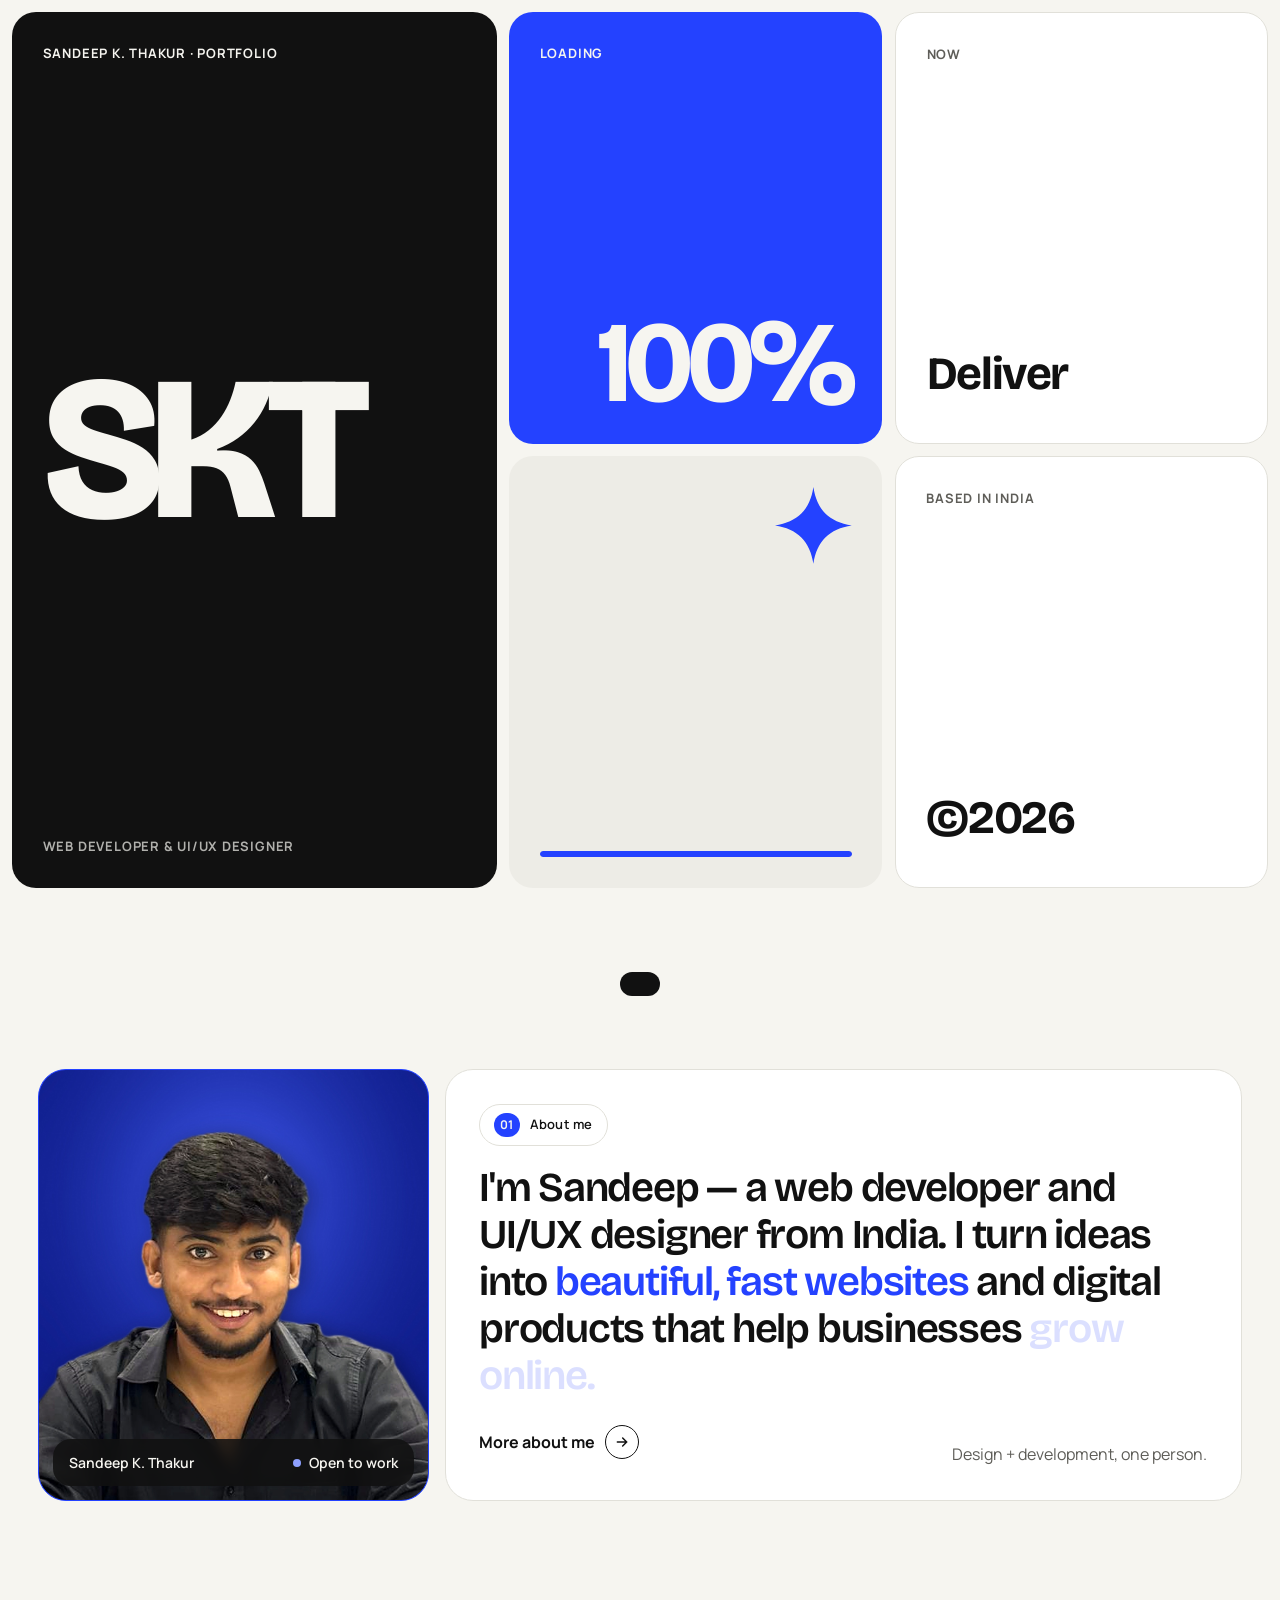
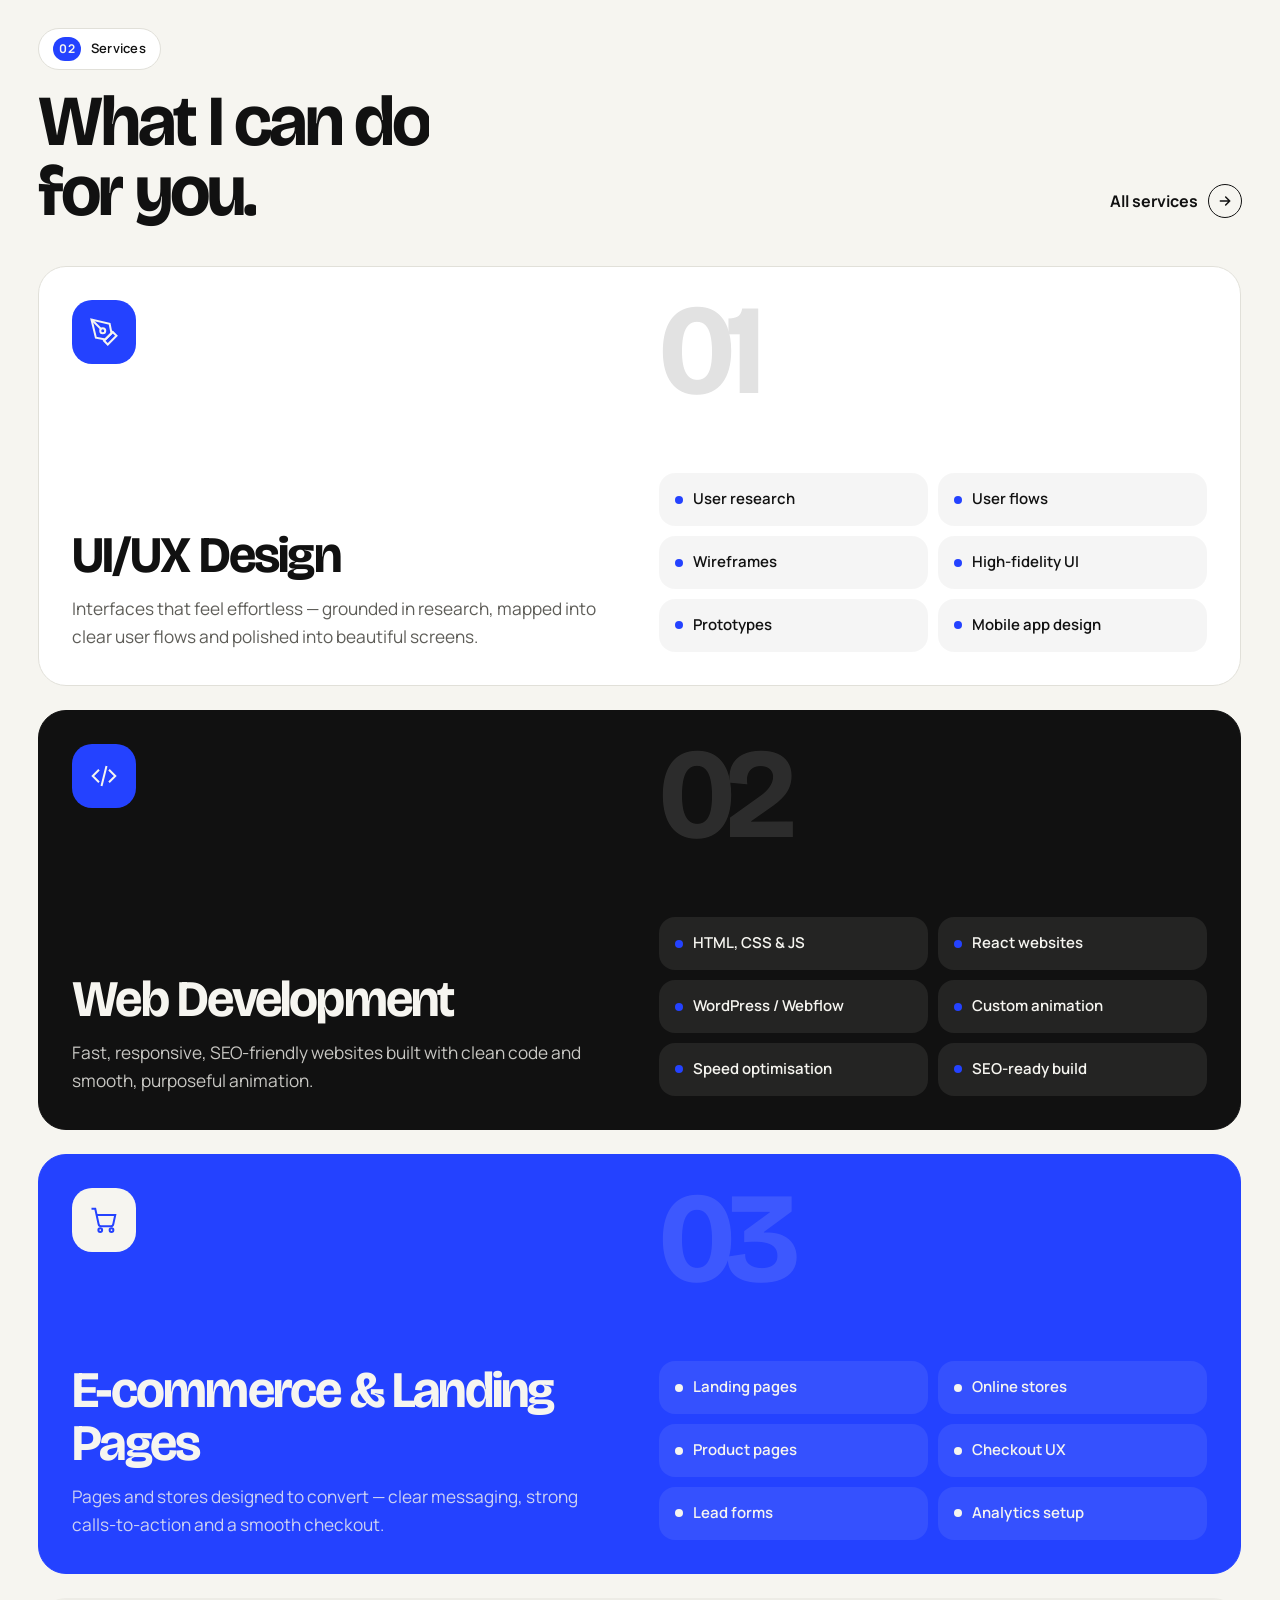
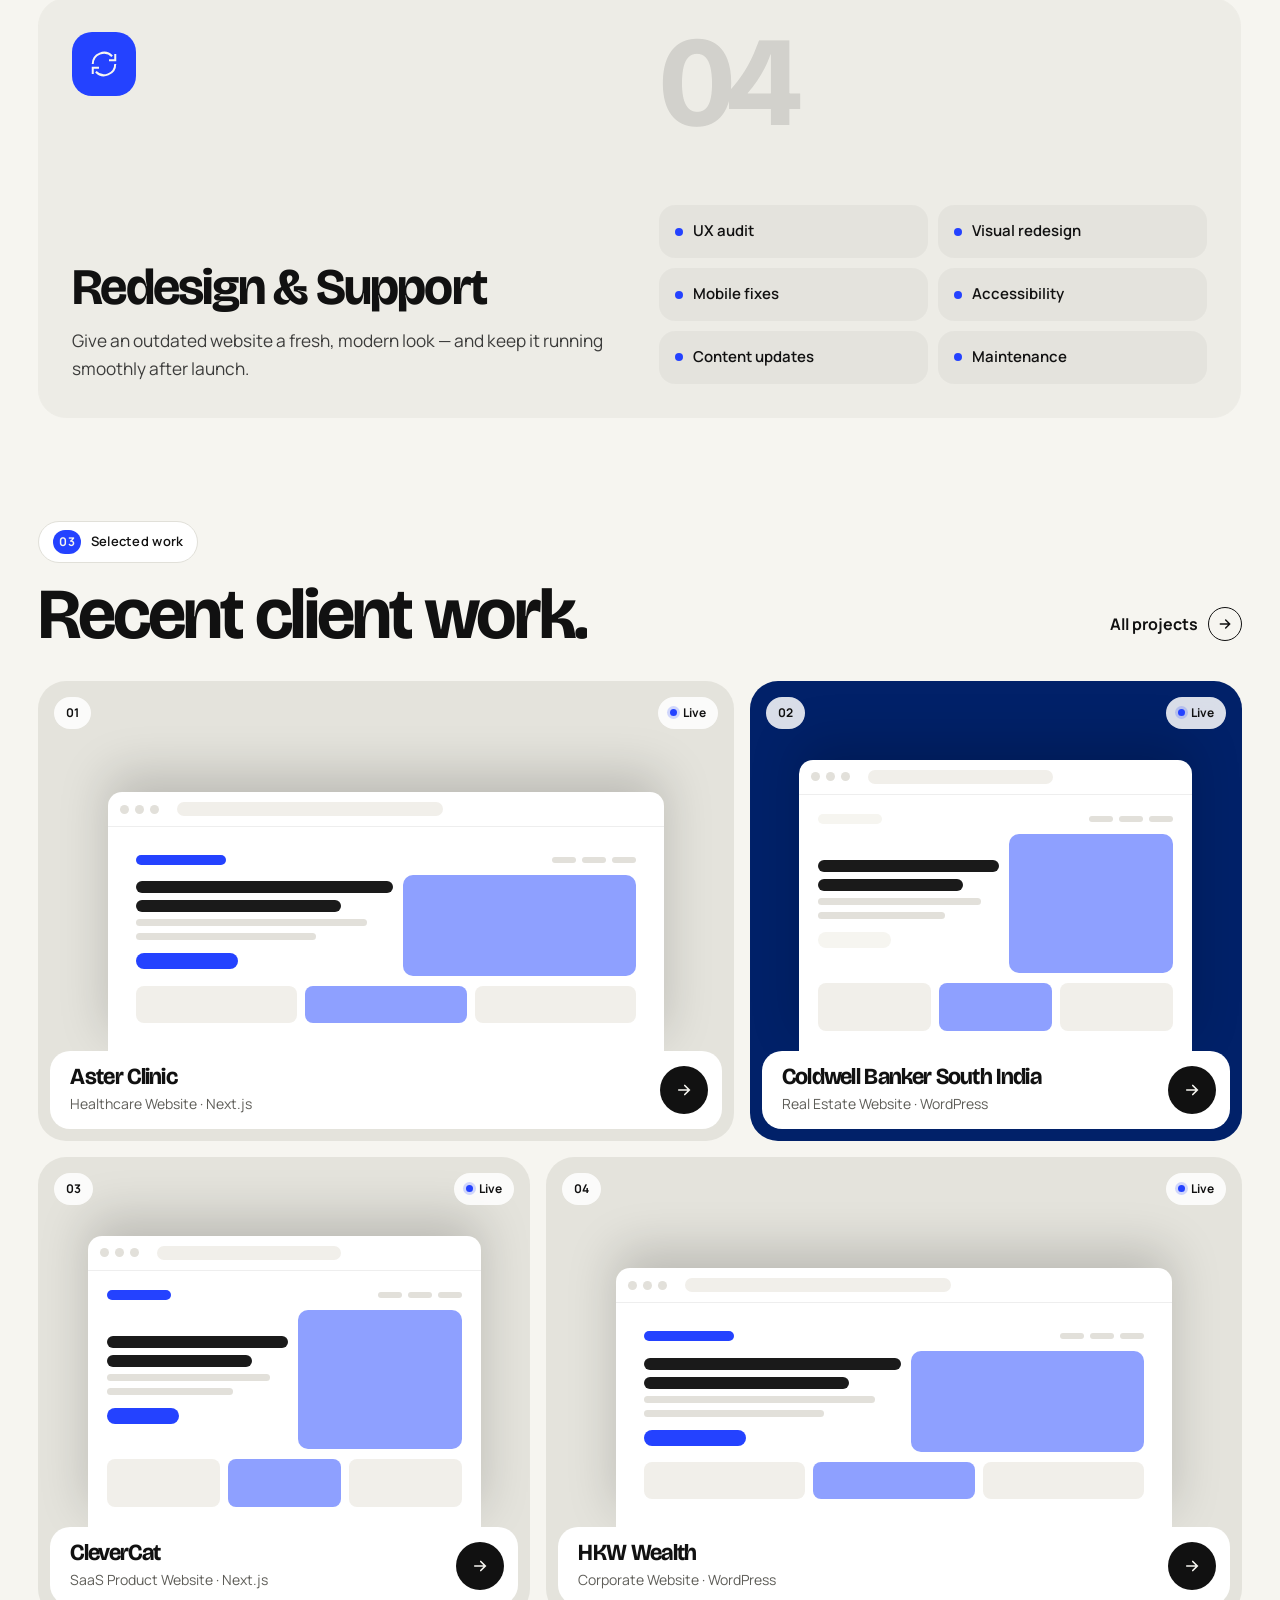
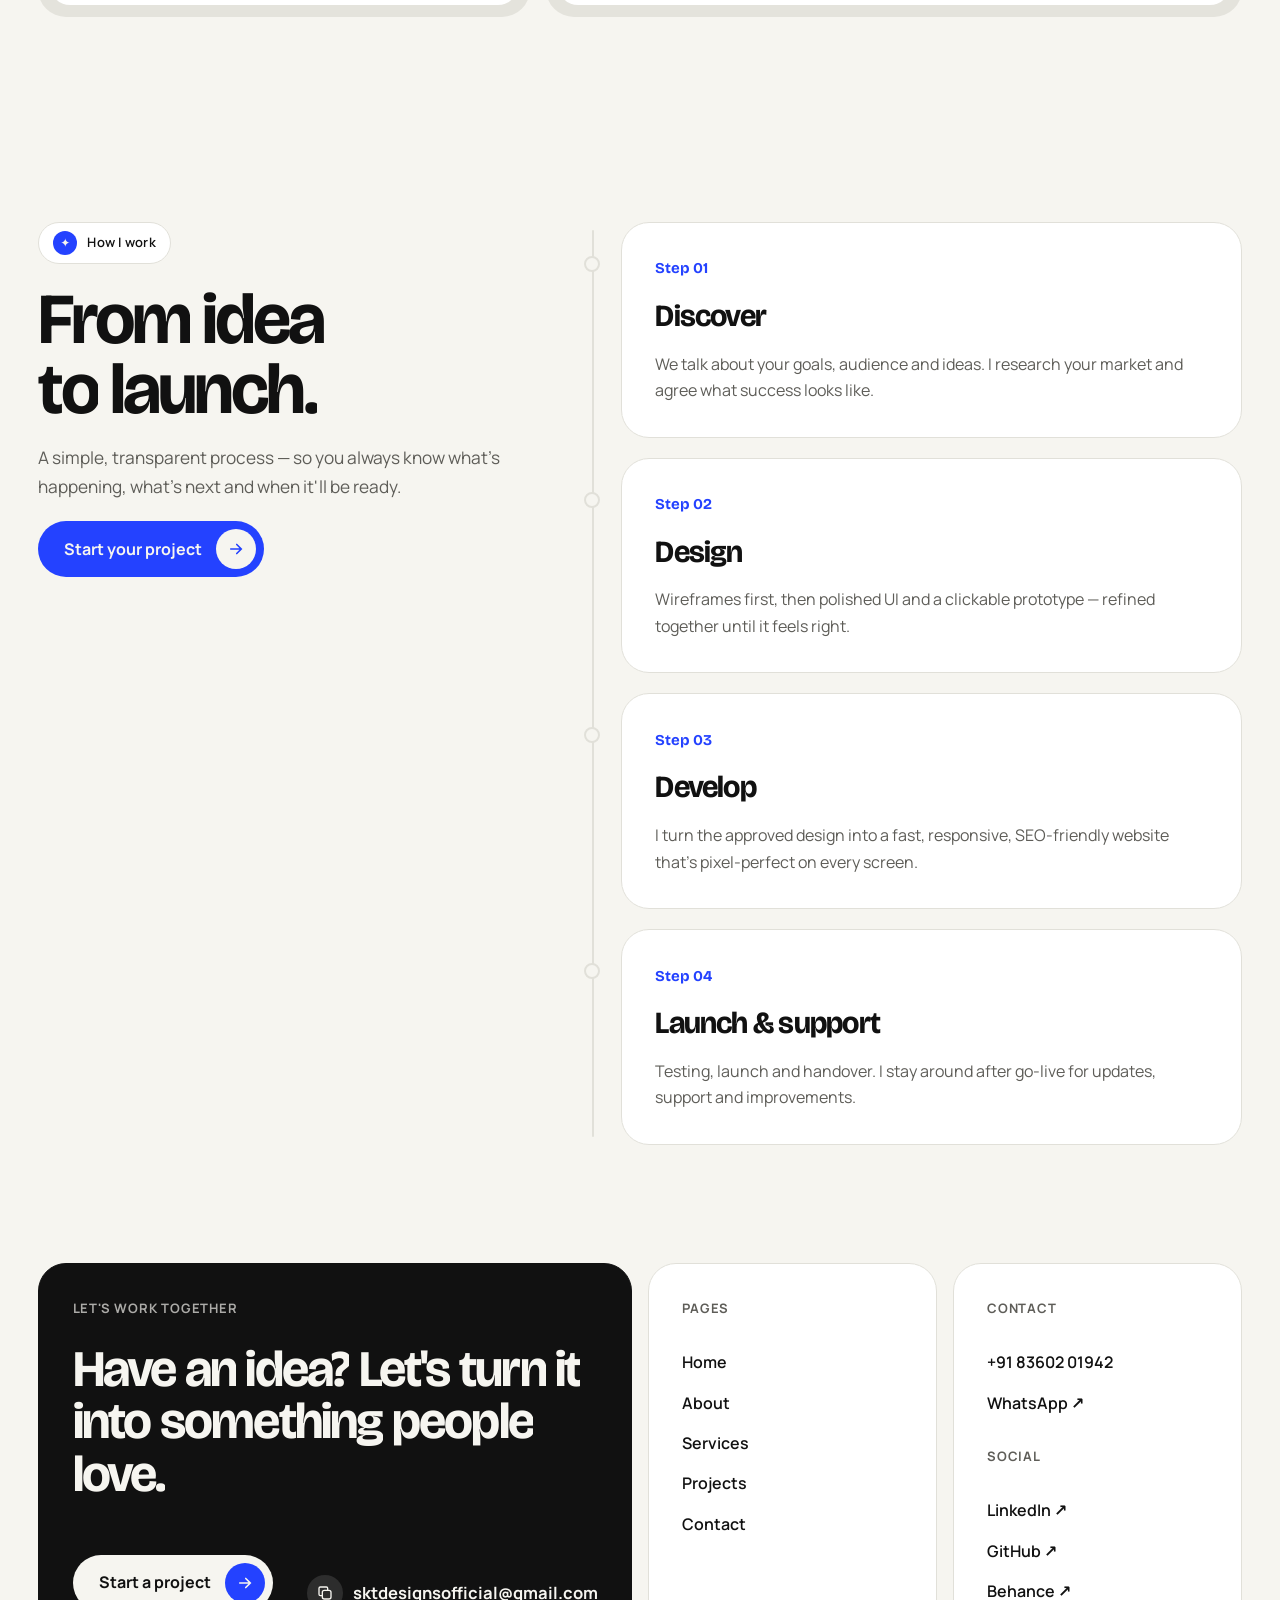
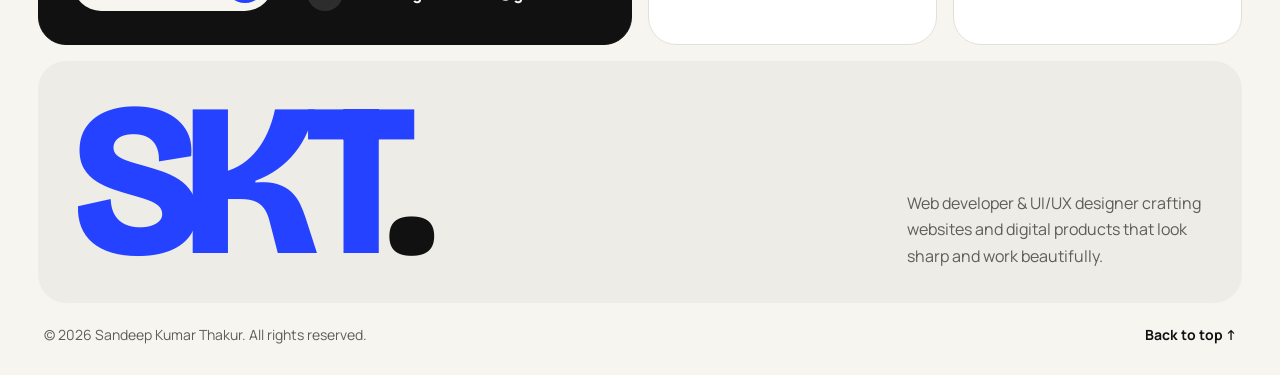
==== commit ad213814: "create new pages" ====
--- a/index.html
+++ b/index.html
@@ -13,6 +13,7 @@
 <meta property="og:title" content="Sandeep K. Thakur — Web Developer & UI/UX Designer">
 <meta property="og:description" content="Sandeep Kumar Thakur (SKT) — freelance web developer and UI/UX designer creating modern, responsive websites and digital products.">
 <meta property="og:type" content="website">
+<meta property="og:image" content="assets/img/sandeep.jpg">
 <link rel="icon" href="data:image/svg+xml,%3Csvg xmlns='http://www.w3.org/2000/svg' viewBox='0 0 64 64'%3E%3Ccircle cx='32' cy='32' r='32' fill='%232442FF'/%3E%3Ctext x='32' y='40' font-family='Arial Black,Arial' font-weight='900' font-size='20' text-anchor='middle' fill='%23F6F5F0'%3ESKT%3C/text%3E%3C/svg%3E">
 <script>(function(d){d.classList.add('js');try{if(!sessionStorage.getItem('skt-loaded'))d.classList.add('first-load');else if(sessionStorage.getItem('skt-trans'))d.classList.add('trans-in');}catch(e){}})(document.documentElement);</script>
 <link rel="preconnect" href="https://fonts.googleapis.com">
@@ -128,8 +129,7 @@
   <div class="container">
     <div class="bento">
       <div class="tile portrait c-4 pop" style="--i:0" >
-        <!-- To use your photo: <img src="assets/img/sandeep.jpg" alt="Sandeep Kumar Thakur"> -->
-        <div class="p-art" aria-hidden="true"><span class="r1"></span><span class="r2"></span><strong>SKT</strong></div>
+        <img src="assets/img/sandeep.jpg" alt="Sandeep Kumar Thakur, web developer and UI/UX designer" width="1000" height="1250" loading="lazy">
         <div class="p-tag"><span>Sandeep K. Thakur</span><span style="display:flex;align-items:center;gap:8px"><span class="dot dot--live" style="background:#8EA0FF"></span>Open to work</span></div>
       </div>
       <div class="tile c-8 pop" style="--i:1;justify-content:space-between">
--- a/assets/css/style.css
+++ b/assets/css/style.css
@@ -621,3 +621,4 @@
 .tech-list li{background:rgba(246,245,240,.08)}
 .tech-list li::before{background:var(--blue-tint)}
 .p-card,.pd-media,.g-tile{transition:background-color .8s}
+.portrait img{object-position:center 30%;transition:transform 1.2s var(--ease-out)}.portrait:hover img{transform:scale(1.03)}
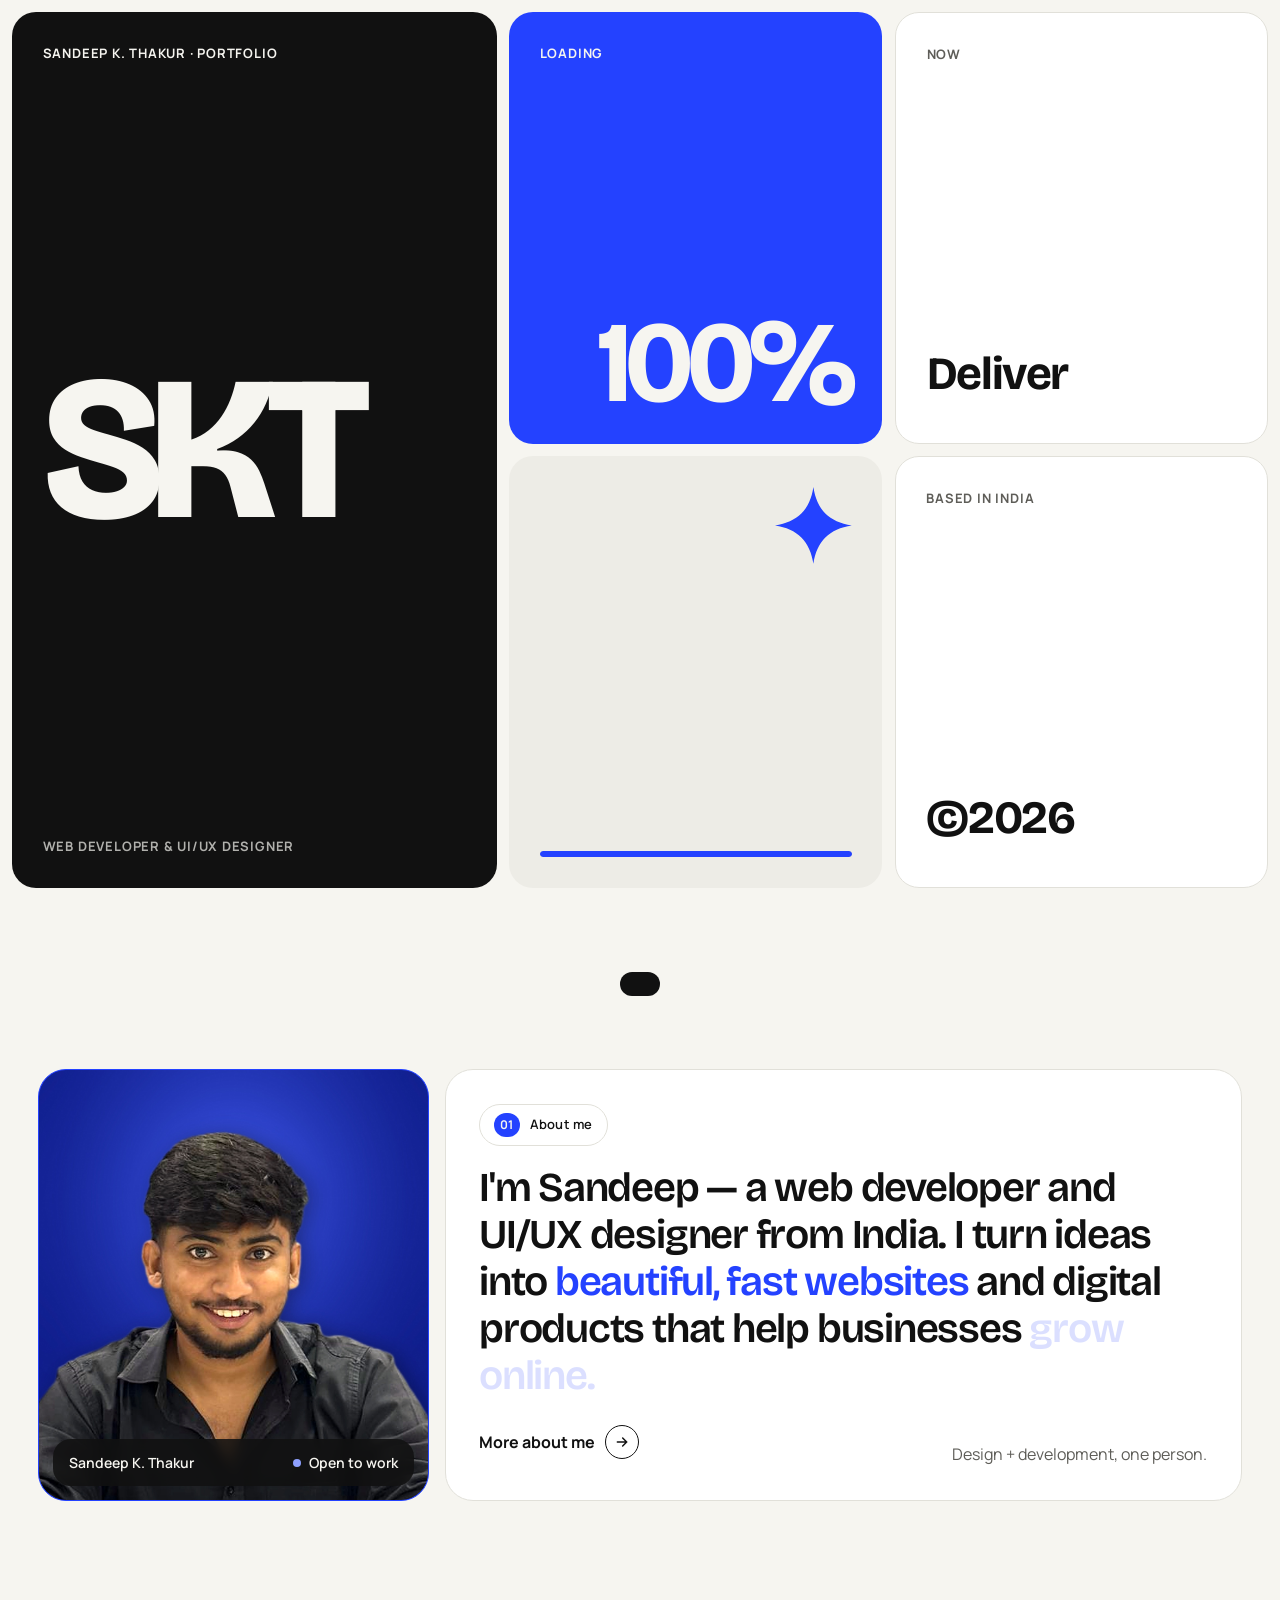
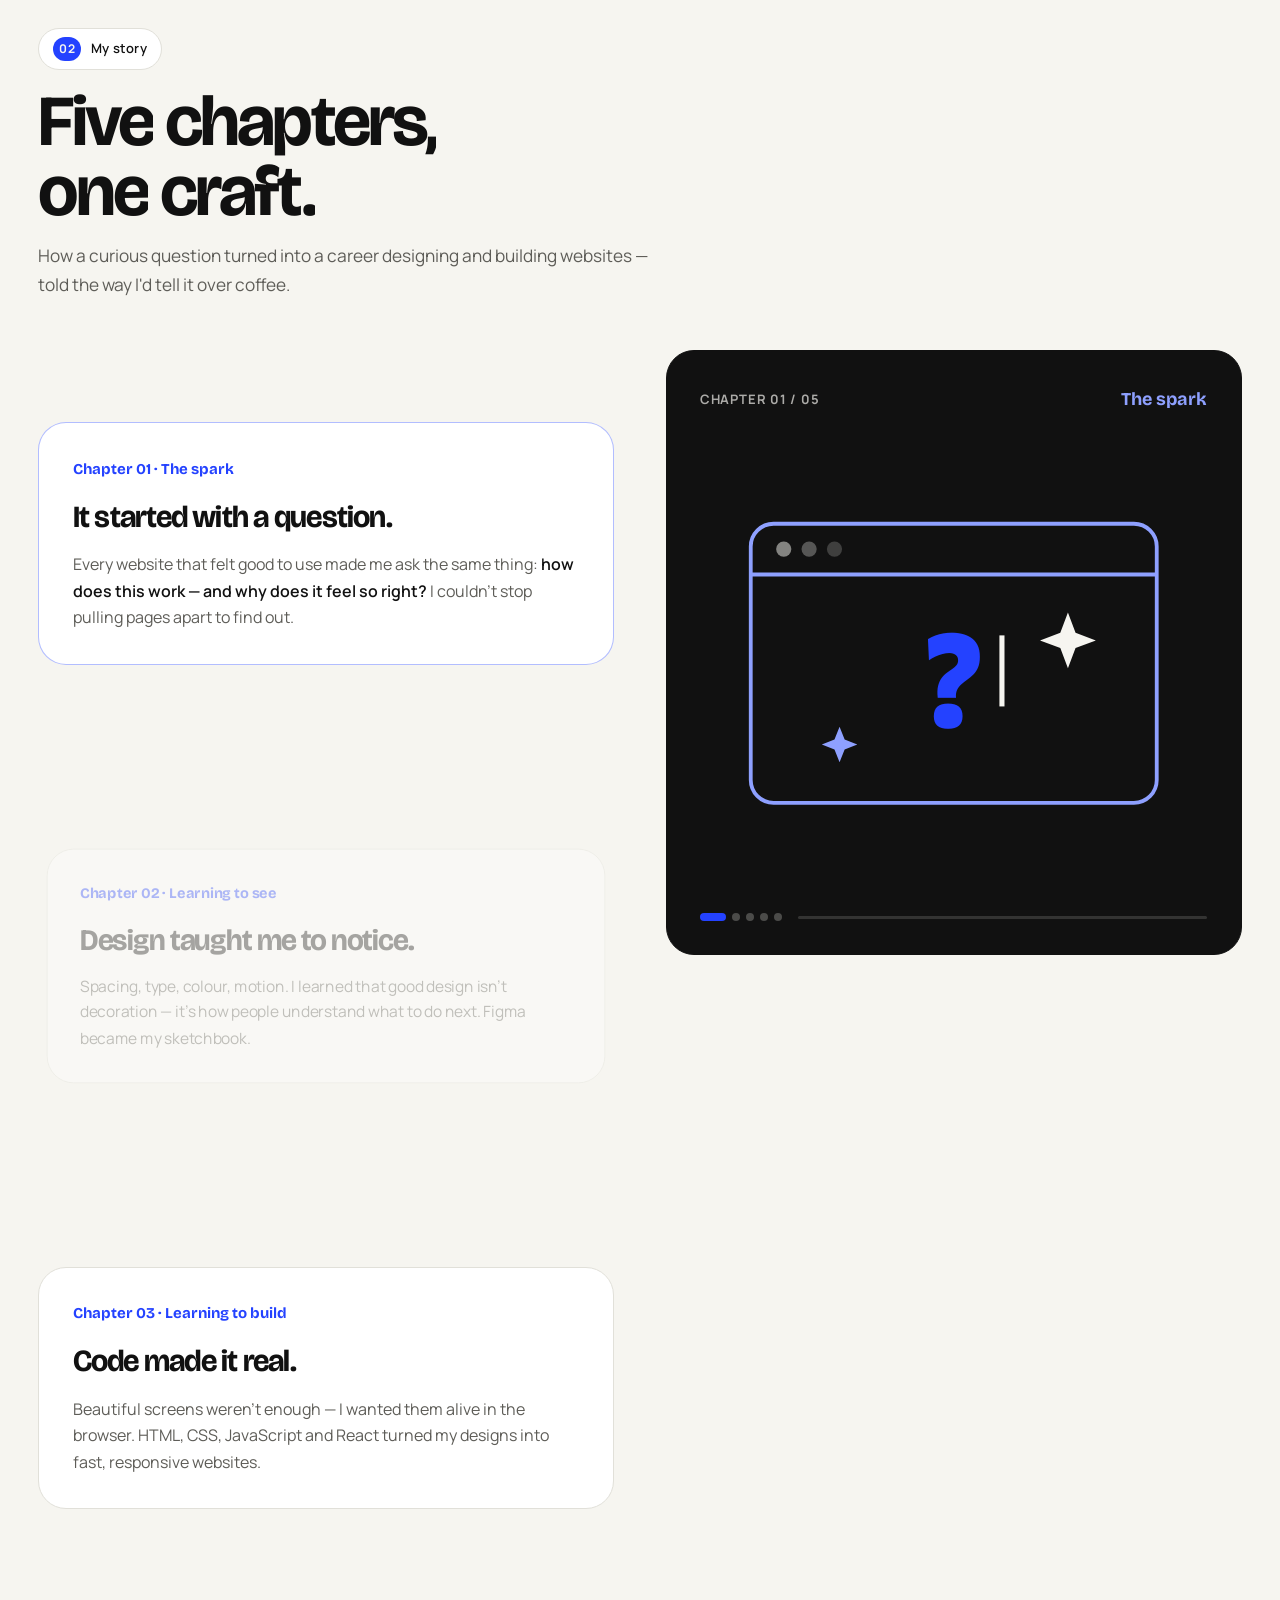
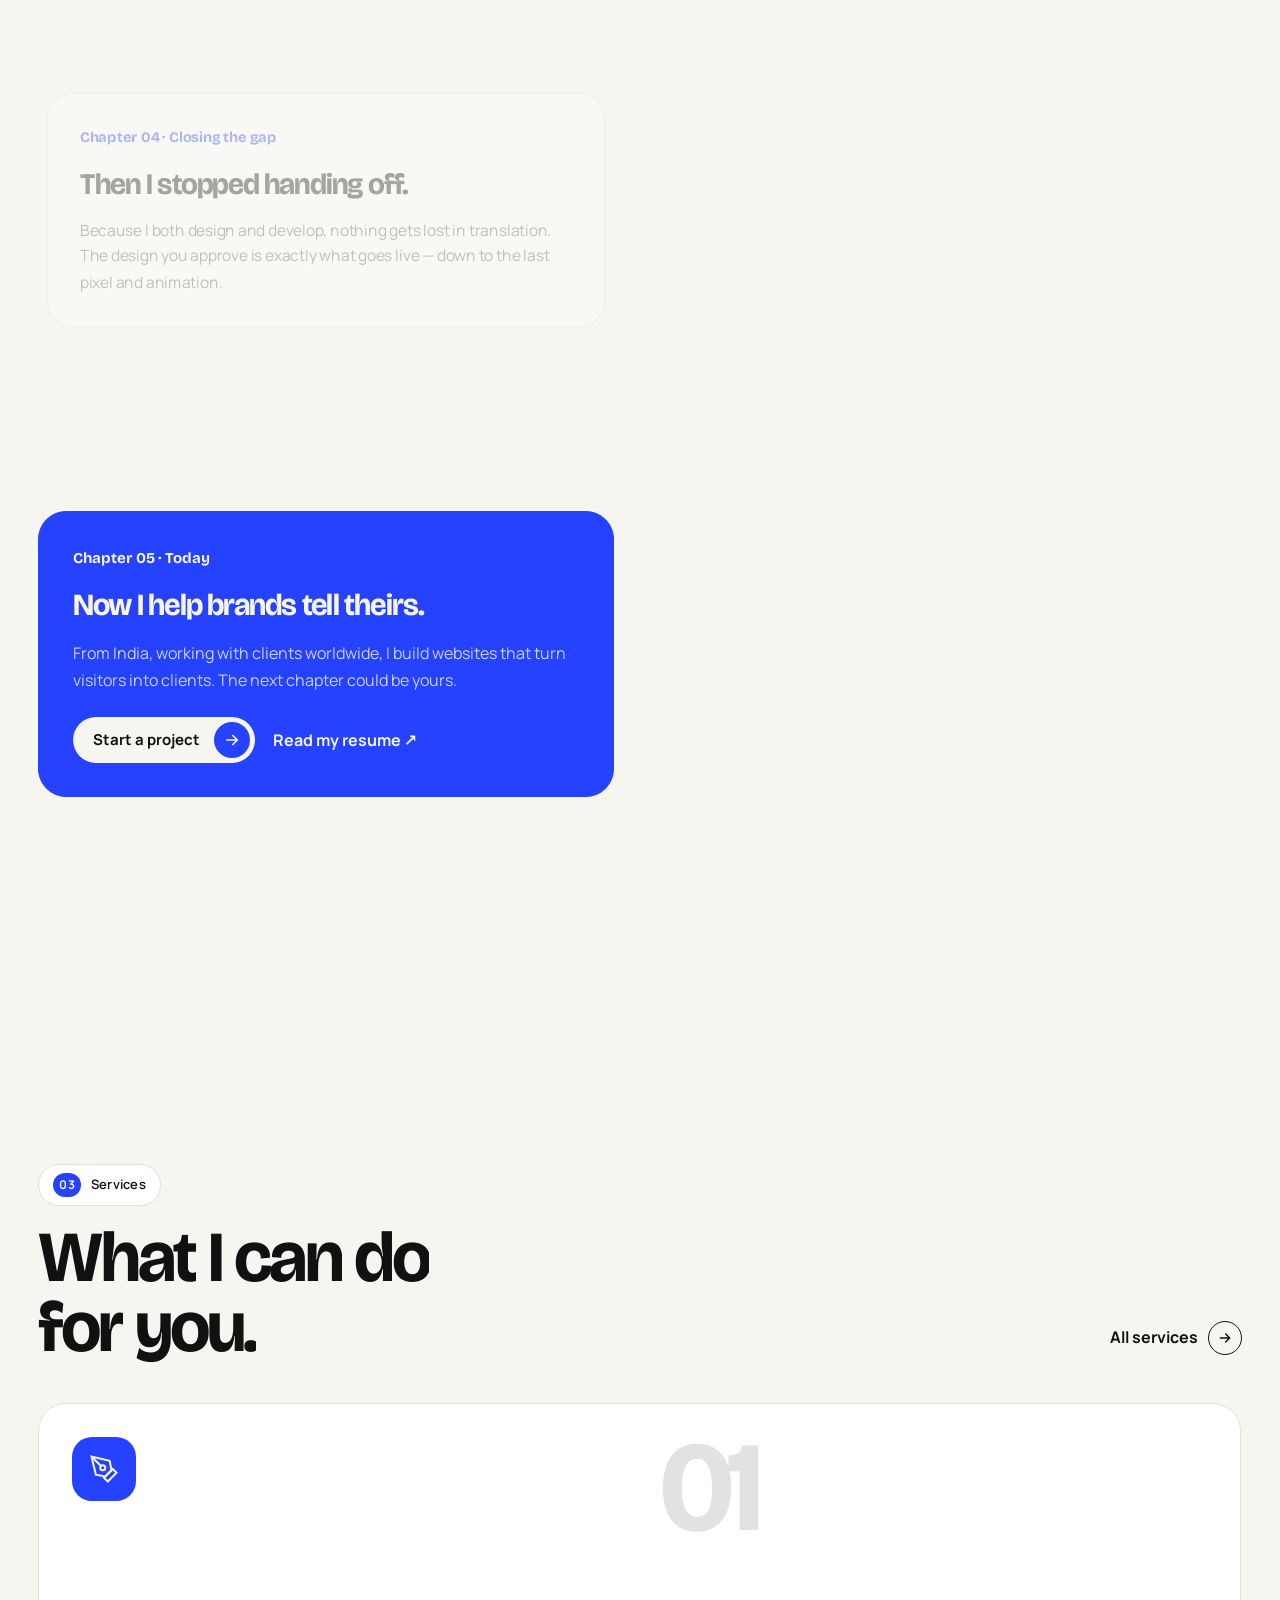
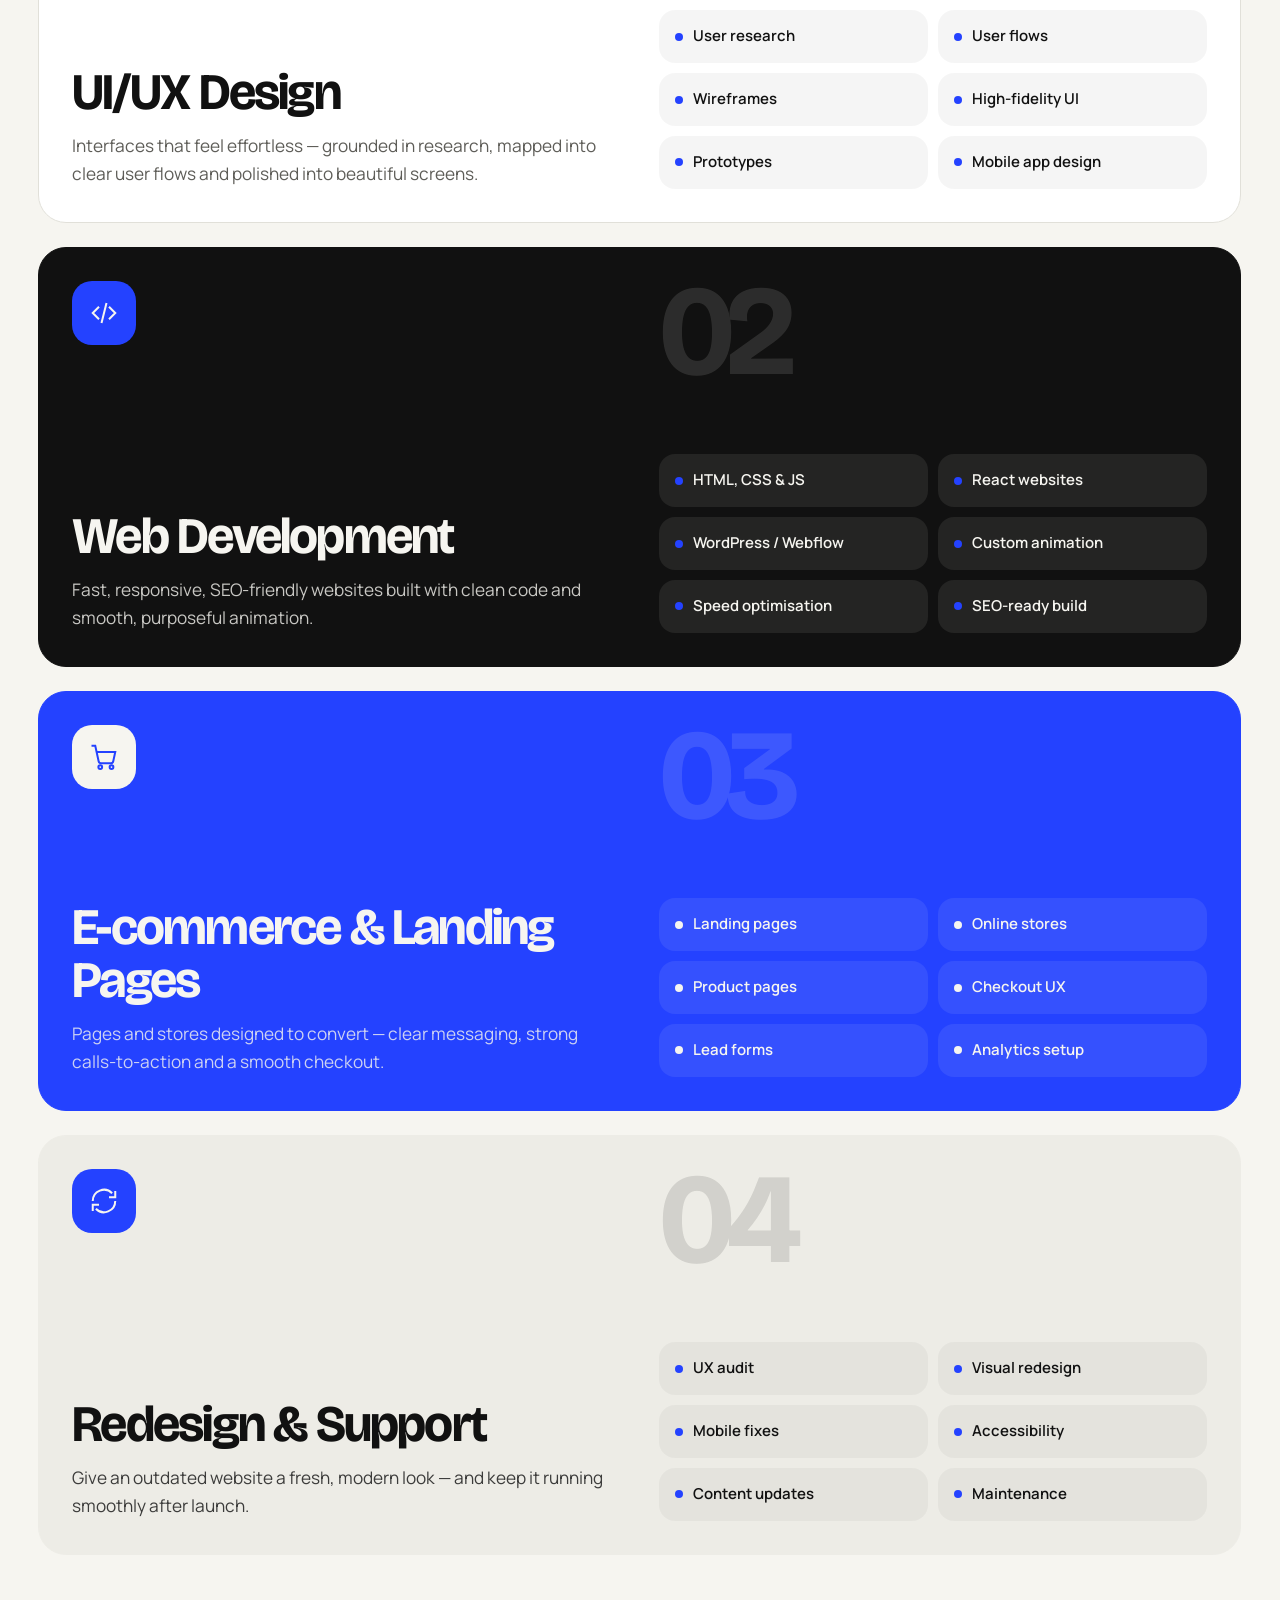
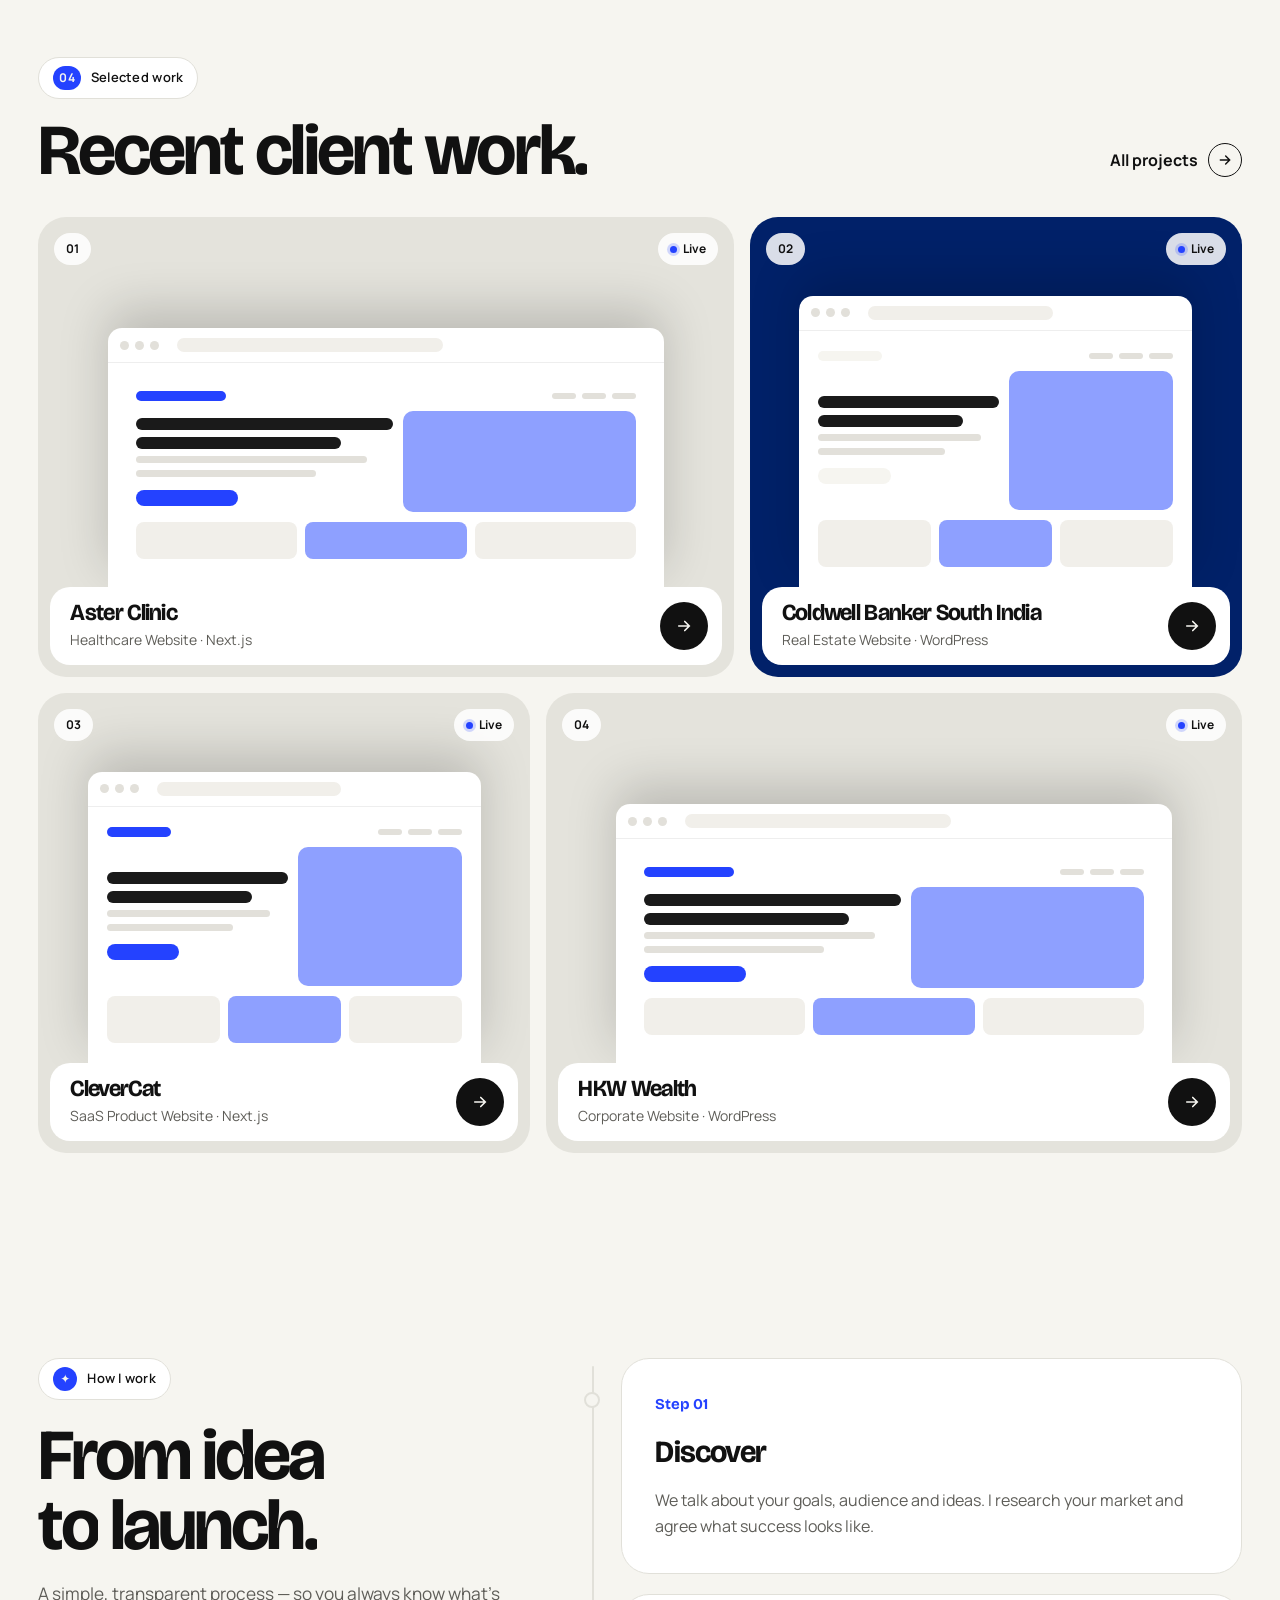
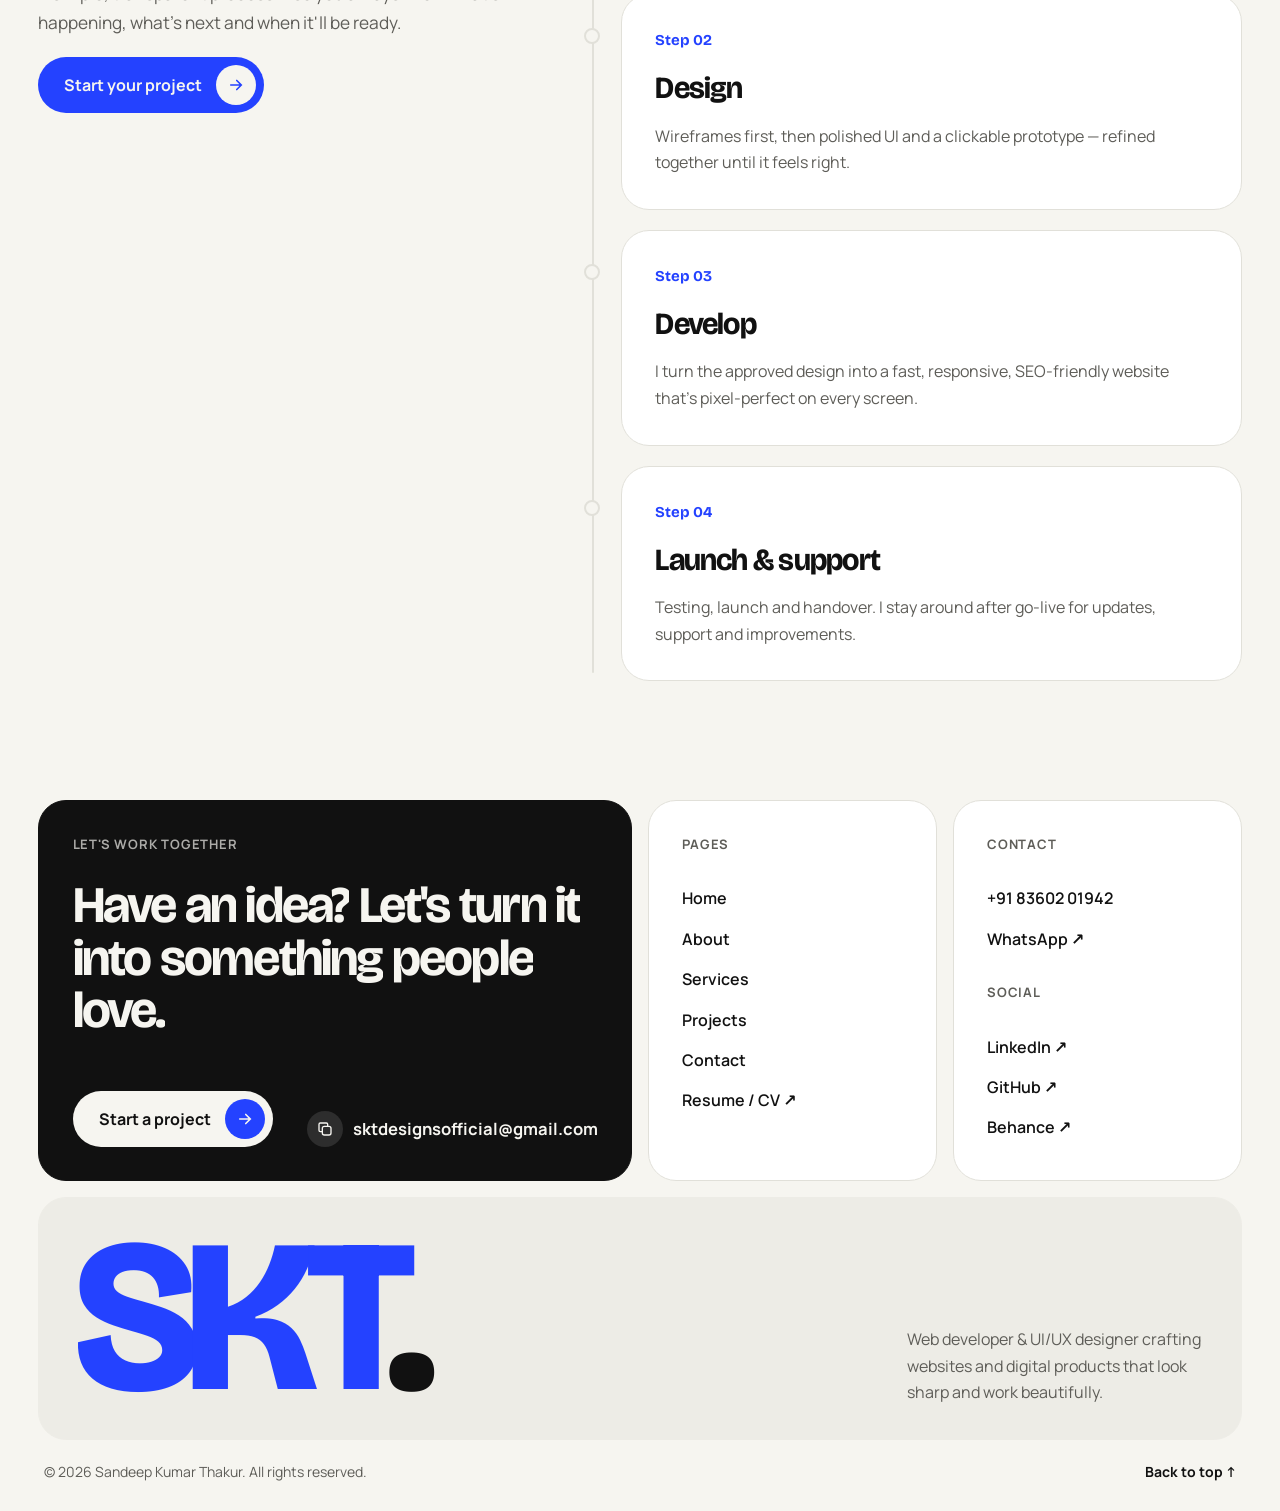
==== commit 3ec72d99: "add resume and all" ====
--- a/index.html
+++ b/index.html
@@ -44,8 +44,11 @@
   <div class="nav-pill">
     <a class="logo" href="index.html" data-label="Home" aria-label="Sandeep K. Thakur — home"><span class="logo-mark">SKT</span><span>Sandeep K. Thakur</span></a>
     <nav class="nav" aria-label="Main"><a href="index.html"><span data-scramble>Home</span></a><a href="about.html"><span data-scramble>About</span></a><a href="services.html"><span data-scramble>Services</span></a><a href="projects.html"><span data-scramble>Projects</span></a><a href="contact.html"><span data-scramble>Contact</span></a></nav>
+    <div class="nav-actions">
+    <a href="assets/cv/resume.pdf" class="nav-cv magnetic" data-cv target="_blank" rel="noopener" data-label="Resume" aria-label="Open my resume / CV (opens in a new tab)"><span class="cv-full">Resume</span><span class="cv-short">CV</span><span class="cv-ic"><svg viewBox="0 0 24 24" fill="none" stroke="currentColor" stroke-width="2.2" stroke-linecap="round" aria-hidden="true"><path d="M7 17L17 7M8 7h9v9"/></svg></span></a>
     <a href="contact.html" class="btn magnetic btn--sm nav-cta" data-label="Contact" >Let's talk<span class="ic"><svg viewBox="0 0 24 24" fill="none" stroke="currentColor" stroke-width="2.2" stroke-linecap="round" aria-hidden="true"><path d="M5 12h14M13 6l6 6-6 6"/></svg></span></a>
     <button class="menu-btn" type="button" aria-expanded="false" aria-controls="mobile-menu"><span class="mb-txt">Menu</span><span class="bars" aria-hidden="true"><i></i><i></i></span></button>
+    </div>
   </div>
 </header>
 <nav class="mobile-menu" id="mobile-menu" aria-label="Mobile">
@@ -54,7 +57,8 @@
     <a class="mm-tile" href="services.html" style="--i:2"><small>03</small><strong>Services</strong></a>
     <a class="mm-tile" href="projects.html" style="--i:3"><small>04</small><strong>Projects</strong></a>
     <a class="mm-tile" href="contact.html" style="--i:4"><small>05</small><strong>Contact</strong></a>
-    <div class="mm-tile wide" style="--i:5"><small>Say hello</small><a href="mailto:sktdesignsofficial@gmail.com">sktdesignsofficial@gmail.com</a><a href="tel:+918360201942">+91 83602 01942</a><span style="display:flex;gap:16px;flex-wrap:wrap"><a href="https://www.linkedin.com/in/sandeepkumarthakur1" target="_blank" rel="noopener">LinkedIn ↗</a><a href="https://github.com/SandeepKumarThakur1" target="_blank" rel="noopener">GitHub ↗</a><a href="https://www.behance.net/sktdesigns" target="_blank" rel="noopener">Behance ↗</a></span></div>
+    <a class="mm-tile mm-cv" href="assets/cv/resume.pdf" data-cv target="_blank" rel="noopener" style="--i:5"><small>06 · New tab ↗</small><strong>Resume</strong></a>
+    <div class="mm-tile wide" style="--i:6"><small>Say hello</small><a href="mailto:sktdesignsofficial@gmail.com">sktdesignsofficial@gmail.com</a><a href="tel:+918360201942">+91 83602 01942</a><span style="display:flex;gap:16px;flex-wrap:wrap"><a href="https://www.linkedin.com/in/sandeepkumarthakur1" target="_blank" rel="noopener">LinkedIn ↗</a><a href="https://github.com/SandeepKumarThakur1" target="_blank" rel="noopener">GitHub ↗</a><a href="https://www.behance.net/sktdesigns" target="_blank" rel="noopener">Behance ↗</a></span></div>
 </nav>
 <main id="main"><span id="top"></span>
 
@@ -72,6 +76,7 @@
             <a href="projects.html" class="btn magnetic " data-label="Projects" >View my work<span class="ic"><svg viewBox="0 0 24 24" fill="none" stroke="currentColor" stroke-width="2.2" stroke-linecap="round" aria-hidden="true"><path d="M5 12h14M13 6l6 6-6 6"/></svg></span></a>
             <a href="contact.html" class="btn btn--ghost magnetic" data-label="Contact">Hire me</a>
           </div>
+          <a href="#story-title" class="story-cue"><span class="cue-line" aria-hidden="true"></span>Scroll to read my story</a>
         </div>
       </div>
       <div class="tile hero-gfx c-5 pop" data-hero style="--i:1">
@@ -141,10 +146,122 @@
   </div>
 </section>
 
+<section class="section story" data-story aria-labelledby="story-title">
+  <div class="container">
+    <div class="story-head">
+      <span class="eyebrow fade" style="align-self:flex-start"><b>02</b>My story</span>
+      <h2 class="t-xl" id="story-title" data-rv>Five chapters,<br>one craft.</h2>
+      <p class="lead fade">How a curious question turned into a career designing and building websites — told the way I'd tell it over coffee.</p>
+    </div>
+    <div class="story-grid">
+      <div class="story-steps">
+        <article class="story-step is-on" data-step="0">
+          <div class="tile">
+            <span class="story-k">Chapter 01 · The spark</span>
+            <h3 class="t-md">It started with a question.</h3>
+            <p class="muted">Every website that felt good to use made me ask the same thing: <em>how does this work — and why does it feel so right?</em> I couldn't stop pulling pages apart to find out.</p>
+          </div>
+        </article>
+        <article class="story-step" data-step="1">
+          <div class="tile">
+            <span class="story-k">Chapter 02 · Learning to see</span>
+            <h3 class="t-md">Design taught me to notice.</h3>
+            <p class="muted">Spacing, type, colour, motion. I learned that good design isn't decoration — it's how people understand what to do next. Figma became my sketchbook.</p>
+          </div>
+        </article>
+        <article class="story-step" data-step="2">
+          <div class="tile">
+            <span class="story-k">Chapter 03 · Learning to build</span>
+            <h3 class="t-md">Code made it real.</h3>
+            <p class="muted">Beautiful screens weren't enough — I wanted them alive in the browser. HTML, CSS, JavaScript and React turned my designs into fast, responsive websites.</p>
+          </div>
+        </article>
+        <article class="story-step" data-step="3">
+          <div class="tile">
+            <span class="story-k">Chapter 04 · Closing the gap</span>
+            <h3 class="t-md">Then I stopped handing off.</h3>
+            <p class="muted">Because I both design and develop, nothing gets lost in translation. The design you approve is exactly what goes live — down to the last pixel and animation.</p>
+          </div>
+        </article>
+        <article class="story-step" data-step="4">
+          <div class="tile tile--blue">
+            <span class="story-k">Chapter 05 · Today</span>
+            <h3 class="t-md">Now I help brands tell theirs.</h3>
+            <p class="muted">From India, working with clients worldwide, I build websites that turn visitors into clients. The next chapter could be yours.</p>
+            <div class="story-cta">
+              <a href="contact.html" class="btn btn--light magnetic btn--sm" data-label="Contact">Start a project<span class="ic"><svg viewBox="0 0 24 24" fill="none" stroke="currentColor" stroke-width="2.2" stroke-linecap="round" aria-hidden="true"><path d="M5 12h14M13 6l6 6-6 6"/></svg></span></a>
+              <a href="assets/cv/resume.pdf" class="link-arrow" data-cv target="_blank" rel="noopener" data-label="Resume">Read my resume ↗</a>
+            </div>
+          </div>
+        </article>
+      </div>
+
+      <div class="story-stage-wrap">
+        <div class="tile tile--dark story-stage" aria-hidden="true">
+          <div class="stage-top">
+            <span class="tile-label">Chapter <span class="stage-n">01</span> / 05</span>
+            <span class="stage-title">The spark</span>
+          </div>
+          <div class="stage-art">
+            <!-- 01 spark: empty browser + question -->
+            <svg class="sv on" data-sv="0" viewBox="0 0 400 300">
+              <rect class="dr" x="40" y="40" width="320" height="220" rx="18" fill="none" stroke="#8EA0FF" stroke-width="3"/>
+              <path class="dr" d="M40 80h320" stroke="#8EA0FF" stroke-width="3"/>
+              <circle cx="66" cy="60" r="6" fill="#F6F5F0" opacity=".5"/><circle cx="86" cy="60" r="6" fill="#F6F5F0" opacity=".3"/><circle cx="106" cy="60" r="6" fill="#F6F5F0" opacity=".2"/>
+              <text class="pop-in" x="200" y="200" text-anchor="middle" font-family="Bricolage Grotesque,system-ui" font-weight="800" font-size="110" fill="#2442FF">?</text>
+              <g class="spark"><path d="M290 110l6 16 16 6-16 6-6 16-6-16-16-6 16-6z" fill="#F6F5F0"/><path d="M110 200l4 10 10 4-10 4-4 10-4-10-10-4 10-4z" fill="#8EA0FF"/></g>
+              <rect class="blink" x="236" y="128" width="4" height="56" fill="#F6F5F0"/>
+            </svg>
+            <!-- 02 design: pen tool + swatches -->
+            <svg class="sv" data-sv="1" viewBox="0 0 400 300">
+              <path class="dr" d="M50 220 C 110 60, 200 60, 210 150 S 300 250, 350 90" fill="none" stroke="#2442FF" stroke-width="6" stroke-linecap="round"/>
+              <line x1="50" y1="220" x2="110" y2="90" stroke="#5E5D58" stroke-width="2"/><line x1="210" y1="150" x2="170" y2="96" stroke="#5E5D58" stroke-width="2"/><line x1="210" y1="150" x2="250" y2="204" stroke="#5E5D58" stroke-width="2"/>
+              <g class="pop-in"><circle cx="110" cy="90" r="7" fill="#F6F5F0"/><circle cx="170" cy="96" r="7" fill="#F6F5F0"/><circle cx="250" cy="204" r="7" fill="#F6F5F0"/>
+              <rect x="40" y="210" width="20" height="20" fill="#111" stroke="#F6F5F0" stroke-width="3"/><rect x="200" y="140" width="20" height="20" fill="#2442FF" stroke="#F6F5F0" stroke-width="3"/><rect x="340" y="80" width="20" height="20" fill="#111" stroke="#F6F5F0" stroke-width="3"/></g>
+              <g class="pop-in d2"><circle cx="300" cy="250" r="14" fill="#2442FF"/><circle cx="332" cy="250" r="14" fill="#8EA0FF"/><circle cx="364" cy="250" r="14" fill="#F6F5F0"/></g>
+              <text class="pop-in d2" x="40" y="58" font-family="Bricolage Grotesque,system-ui" font-weight="700" font-size="28" fill="#F6F5F0">Aa</text>
+            </svg>
+            <!-- 03 code -->
+            <svg class="sv" data-sv="2" viewBox="0 0 400 300">
+              <path class="dr" d="M110 90 L60 150 L110 210" fill="none" stroke="#2442FF" stroke-width="8" stroke-linecap="round" stroke-linejoin="round"/>
+              <path class="dr" d="M290 90 L340 150 L290 210" fill="none" stroke="#2442FF" stroke-width="8" stroke-linecap="round" stroke-linejoin="round"/>
+              <path class="dr d2" d="M225 70 L175 230" stroke="#8EA0FF" stroke-width="8" stroke-linecap="round"/>
+              <g class="lines"><rect x="40" y="250" width="90" height="10" rx="5" fill="#8EA0FF"/><rect x="140" y="250" width="140" height="10" rx="5" fill="#5E5D58"/><rect x="290" y="250" width="70" height="10" rx="5" fill="#F6F5F0" opacity=".6"/>
+              <rect x="70" y="30" width="120" height="10" rx="5" fill="#5E5D58"/><rect x="200" y="30" width="80" height="10" rx="5" fill="#2442FF"/></g>
+            </svg>
+            <!-- 04 bridge: wireframe + code merge into one screen -->
+            <svg class="sv" data-sv="3" viewBox="0 0 400 300">
+              <g class="slide-l"><rect x="30" y="70" width="140" height="160" rx="12" fill="none" stroke="#8EA0FF" stroke-width="3" stroke-dasharray="8 6"/>
+                <rect x="48" y="90" width="70" height="10" rx="5" fill="#8EA0FF"/><rect x="48" y="110" width="104" height="44" rx="6" fill="none" stroke="#8EA0FF" stroke-width="2"/><rect x="48" y="166" width="50" height="16" rx="8" fill="#8EA0FF"/></g>
+              <g class="slide-r"><rect x="230" y="70" width="140" height="160" rx="12" fill="#1c1c1c" stroke="#5E5D58" stroke-width="2"/>
+                <rect x="246" y="92" width="60" height="8" rx="4" fill="#2442FF"/><rect x="258" y="110" width="90" height="8" rx="4" fill="#5E5D58"/><rect x="258" y="128" width="70" height="8" rx="4" fill="#8EA0FF"/><rect x="246" y="146" width="40" height="8" rx="4" fill="#2442FF"/></g>
+              <g class="merge"><rect x="110" y="60" width="180" height="180" rx="16" fill="#F6F5F0"/>
+                <rect x="128" y="80" width="80" height="12" rx="6" fill="#111"/><rect x="128" y="104" width="144" height="70" rx="10" fill="#2442FF"/><circle cx="246" cy="128" r="12" fill="#F6F5F0"/>
+                <rect x="128" y="190" width="70" height="26" rx="13" fill="#111"/><text x="236" y="210" text-anchor="middle" font-family="Manrope,system-ui" font-weight="800" font-size="16" fill="#2442FF">✓ live</text></g>
+            </svg>
+            <!-- 05 today: globe -->
+            <svg class="sv" data-sv="4" viewBox="0 0 400 300">
+              <circle class="dr" cx="200" cy="150" r="100" fill="none" stroke="#8EA0FF" stroke-width="3"/>
+              <ellipse class="dr" cx="200" cy="150" rx="44" ry="100" fill="none" stroke="#5E5D58" stroke-width="2"/>
+              <path class="dr" d="M100 150h200M116 100h168M116 200h168" stroke="#5E5D58" stroke-width="2"/>
+              <g class="orbit"><circle cx="200" cy="30" r="9" fill="#2442FF"/><circle cx="320" cy="150" r="7" fill="#F6F5F0"/><circle cx="90" cy="230" r="8" fill="#8EA0FF"/></g>
+              <g class="pop-in d2"><circle cx="232" cy="118" r="10" fill="#2442FF"/><circle cx="232" cy="118" r="20" fill="none" stroke="#2442FF" stroke-width="2" class="ping-ring"/></g>
+            </svg>
+          </div>
+          <div class="stage-foot">
+            <div class="stage-dots"><i class="on"></i><i></i><i></i><i></i><i></i></div>
+            <div class="stage-bar"><b></b></div>
+          </div>
+        </div>
+      </div>
+    </div>
+  </div>
+</section>
+
 <section class="section">
   <div class="container">
     <div style="display:flex;flex-wrap:wrap;justify-content:space-between;align-items:flex-end;gap:20px">
-      <div style="display:flex;flex-direction:column;gap:16px"><span class="eyebrow fade" style="align-self:flex-start"><b>02</b>Services</span><h2 class="t-xl" data-rv>What I can do<br>for you.</h2></div>
+      <div style="display:flex;flex-direction:column;gap:16px"><span class="eyebrow fade" style="align-self:flex-start"><b>03</b>Services</span><h2 class="t-xl" data-rv>What I can do<br>for you.</h2></div>
       <a href="services.html" class="link-arrow fade" data-label="Services">All services <span class="ic"><svg viewBox="0 0 24 24" fill="none" stroke="currentColor" stroke-width="2.2" stroke-linecap="round" aria-hidden="true"><path d="M5 12h14M13 6l6 6-6 6"/></svg></span></a>
     </div>
     <div class="stack">
@@ -195,7 +312,7 @@
 <section class="section" style="padding-top:0">
   <div class="container">
     <div style="display:flex;flex-wrap:wrap;justify-content:space-between;align-items:flex-end;gap:20px;margin-bottom:32px">
-      <div style="display:flex;flex-direction:column;gap:16px"><span class="eyebrow fade" style="align-self:flex-start"><b>03</b>Selected work</span><h2 class="t-xl" data-rv>Recent client work.</h2></div>
+      <div style="display:flex;flex-direction:column;gap:16px"><span class="eyebrow fade" style="align-self:flex-start"><b>04</b>Selected work</span><h2 class="t-xl" data-rv>Recent client work.</h2></div>
       <a href="projects.html" class="link-arrow fade" data-label="Projects">All projects <span class="ic"><svg viewBox="0 0 24 24" fill="none" stroke="currentColor" stroke-width="2.2" stroke-linecap="round" aria-hidden="true"><path d="M5 12h14M13 6l6 6-6 6"/></svg></span></a>
     </div>
     <div class="bento" data-projects data-limit="4"></div>
@@ -234,7 +351,7 @@
       </div>
       <div class="tile c-3 pop" style="--i:1">
         <span class="tile-label">Pages</span>
-        <ul class="f-links"><li><a href="index.html">Home</a></li><li><a href="about.html">About</a></li><li><a href="services.html">Services</a></li><li><a href="projects.html">Projects</a></li><li><a href="contact.html">Contact</a></li></ul>
+        <ul class="f-links"><li><a href="index.html">Home</a></li><li><a href="about.html">About</a></li><li><a href="services.html">Services</a></li><li><a href="projects.html">Projects</a></li><li><a href="contact.html">Contact</a></li><li><a href="assets/cv/resume.pdf" data-cv target="_blank" rel="noopener">Resume / CV ↗</a></li></ul>
       </div>
       <div class="tile c-3 pop" style="--i:2">
         <span class="tile-label">Contact</span>
--- a/assets/css/style.css
+++ b/assets/css/style.css
@@ -622,3 +622,85 @@
 .tech-list li::before{background:var(--blue-tint)}
 .p-card,.pd-media,.g-tile{transition:background-color .8s}
 .portrait img{object-position:center 30%;transition:transform 1.2s var(--ease-out)}.portrait:hover img{transform:scale(1.03)}
+
+/* =========================================================
+   RESUME / CV — header pill
+   ========================================================= */
+.nav-actions{display:flex;align-items:center;gap:8px}
+.nav-cv{display:inline-flex;align-items:center;gap:8px;height:46px;padding:0 6px 0 18px;border-radius:999px;font-weight:700;font-size:15px;
+  color:var(--ink);box-shadow:inset 0 0 0 1.5px rgba(17,17,17,.14);transition:background .3s,color .3s,box-shadow .3s}
+.nav-cv .cv-ic{display:grid;place-items:center;width:34px;height:34px;border-radius:50%;background:var(--blue-soft);color:var(--blue);transition:transform .5s var(--ease),background .3s,color .3s}
+.nav-cv .cv-ic svg{width:15px;height:15px}
+.nav-cv:hover{background:var(--ink);color:var(--light);box-shadow:inset 0 0 0 1.5px var(--ink)}
+.nav-cv:hover .cv-ic{transform:rotate(45deg);background:var(--blue);color:var(--light)}
+.nav-cv .cv-short{display:none}
+@media (max-width:960px){.nav-cv{height:44px;padding-left:14px}.nav-cv .cv-ic{width:30px;height:30px}}
+@media (max-width:420px){.nav-cv .cv-full{display:none}.nav-cv .cv-short{display:inline}.logo > span:last-child{display:none}}
+.mm-tile.mm-cv{background:var(--blue-soft);border-color:var(--blue-soft)}
+.mm-tile.mm-cv strong{color:var(--blue)}
+
+/* =========================================================
+   STORY — scroll-driven chapters
+   ========================================================= */
+.story-cue{display:inline-flex;align-items:center;gap:12px;font-size:14px;font-weight:700;color:var(--muted);transition:color .3s}
+.story-cue:hover{color:var(--blue)}
+.cue-line{position:relative;width:2px;height:28px;border-radius:2px;background:var(--line);overflow:hidden}
+.cue-line::after{content:"";position:absolute;left:0;top:-40%;width:100%;height:40%;background:var(--blue);animation:cue 1.8s var(--ease) infinite}
+@keyframes cue{to{top:100%}}
+
+.story-head{display:flex;flex-direction:column;gap:16px;margin-bottom:clamp(28px,4vw,56px)}
+.story-grid{display:grid;grid-template-columns:minmax(0,6fr) minmax(0,6fr);gap:clamp(20px,4vw,64px);align-items:start}
+.story-steps{display:flex;flex-direction:column;gap:clamp(24px,20vh,220px);padding-block:8vh 18vh}
+.story-step .tile{transition:opacity .6s var(--ease-out),transform .6s var(--ease-out),border-color .4s;opacity:.35;transform:scale(.97)}
+.story-step.is-on .tile{opacity:1;transform:none;border-color:rgba(36,66,255,.35)}
+.story-step .tile--blue{border-color:var(--blue)!important}
+.story-k{font-family:var(--f-head);font-weight:700;font-size:15px;color:var(--blue)}
+.tile--blue .story-k{color:var(--light)}
+.story-step .muted em{font-style:normal;color:var(--ink);font-weight:600}
+.story-cta{display:flex;flex-wrap:wrap;align-items:center;gap:18px;margin-top:6px}
+.story-stage-wrap{position:sticky;top:110px}
+.story-stage{aspect-ratio:4/4.2;max-height:calc(100vh - 140px);justify-content:space-between;gap:12px}
+.stage-top{display:flex;justify-content:space-between;align-items:center;gap:12px}
+.stage-title{font-family:var(--f-head);font-weight:700;font-size:18px;color:var(--blue-tint);transition:opacity .3s}
+.stage-art{position:relative;flex:1;min-height:0}
+.sv{position:absolute;inset:0;width:100%;height:100%;opacity:0;transform:translateY(16px) scale(.96);transition:opacity .6s var(--ease-out),transform .8s var(--ease-out)}
+.sv.on{opacity:1;transform:none}
+.sv .dr{stroke-dasharray:1200;stroke-dashoffset:1200;transition:stroke-dashoffset 1.6s var(--ease-out) .1s}
+.sv.on .dr{stroke-dashoffset:0}
+.sv .pop-in{opacity:0;transform:scale(.6);transform-box:fill-box;transform-origin:center;transition:all .7s var(--ease-out) .5s}
+.sv .pop-in.d2,.sv .dr.d2{transition-delay:.85s}
+.sv.on .pop-in{opacity:1;transform:none}
+.sv .blink{animation:blink 1s steps(1) infinite}
+@keyframes blink{50%{opacity:0}}
+.sv .spark{transform-box:fill-box;transform-origin:center;animation:twinkle 2.4s ease-in-out infinite}
+@keyframes twinkle{50%{opacity:.4}}
+.sv .lines rect{transform-box:fill-box;transform-origin:left;transform:scaleX(0);transition:transform .8s var(--ease-out) .6s}
+.sv.on .lines rect{transform:none}
+.sv .slide-l,.sv .slide-r,.sv .merge{transition:all .9s var(--ease)}
+.sv .slide-l{transform:translateX(-30px)}.sv .slide-r{transform:translateX(30px)}
+.sv.on .slide-l{transform:translateX(70px);opacity:0;transition-delay:.9s}
+.sv.on .slide-r{transform:translateX(-70px);opacity:0;transition-delay:.9s}
+.sv .merge{opacity:0;transform:scale(.7);transform-box:fill-box;transform-origin:center}
+.sv.on .merge{opacity:1;transform:none;transition-delay:1.4s}
+.sv .orbit{transform-origin:200px 150px;animation:spin 14s linear infinite}
+@keyframes spin{to{transform:rotate(360deg)}}
+.sv .ping-ring{transform-box:fill-box;transform-origin:center;animation:ring 2s var(--ease-out) infinite}
+@keyframes ring{from{transform:scale(.5);opacity:1}to{transform:scale(1.6);opacity:0}}
+.stage-foot{display:flex;align-items:center;gap:16px}
+.stage-dots{display:flex;gap:6px}
+.stage-dots i{width:8px;height:8px;border-radius:999px;background:rgba(246,245,240,.25);transition:all .4s var(--ease-out)}
+.stage-dots i.on{width:26px;background:var(--blue)}
+.stage-bar{flex:1;height:3px;border-radius:3px;background:rgba(246,245,240,.15);overflow:hidden}
+.stage-bar b{display:block;height:100%;background:var(--blue-tint);transform-origin:left;transform:scaleX(0)}
+
+@media (max-width:900px){
+  .story-grid{grid-template-columns:1fr}
+  .story-stage-wrap{order:-1;top:76px;z-index:2}
+  .story-stage{aspect-ratio:auto;height:min(36vh,280px);padding:16px 18px}
+  .story-steps{gap:22vh;padding-block:4vh 20vh}
+  .story-step .tile{opacity:.25}
+}
+@media (prefers-reduced-motion:reduce){
+  .sv,.sv *{transition:none!important;animation:none!important}
+  .story-step .tile{opacity:1;transform:none}
+}
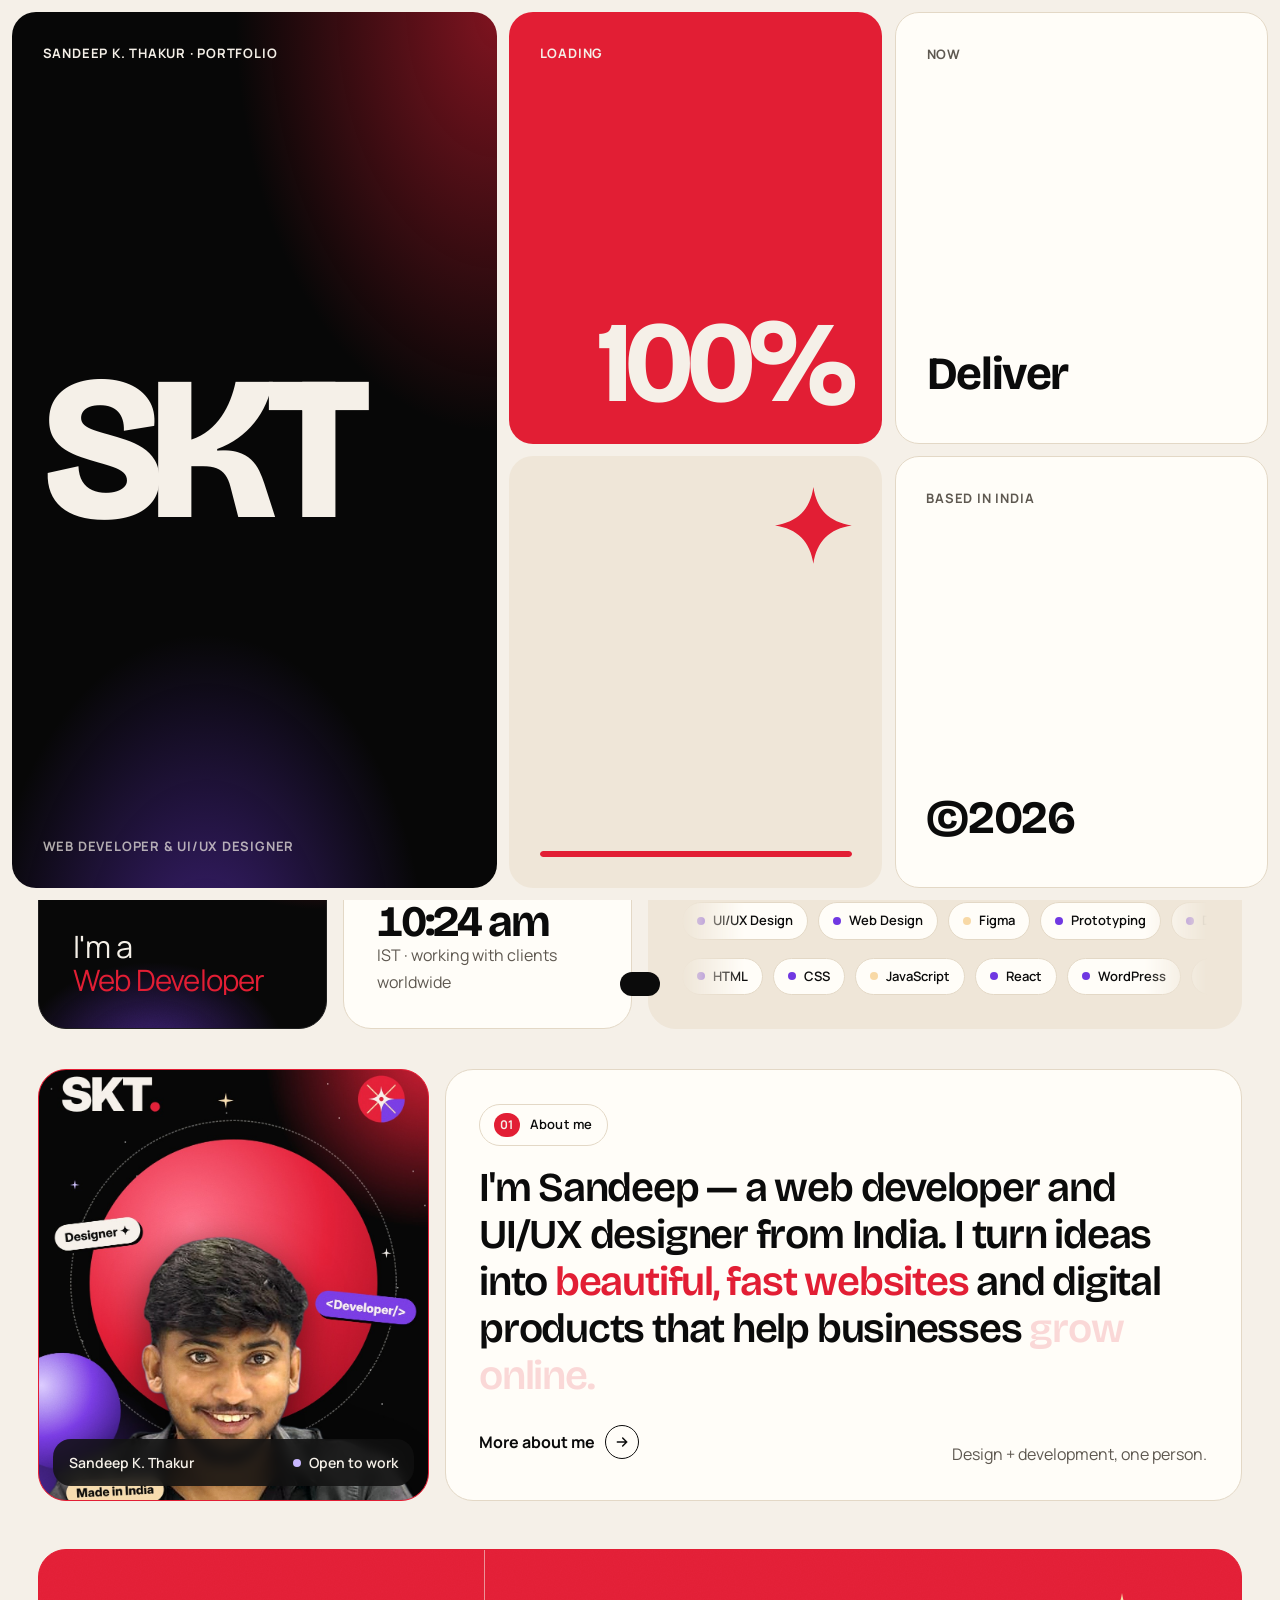
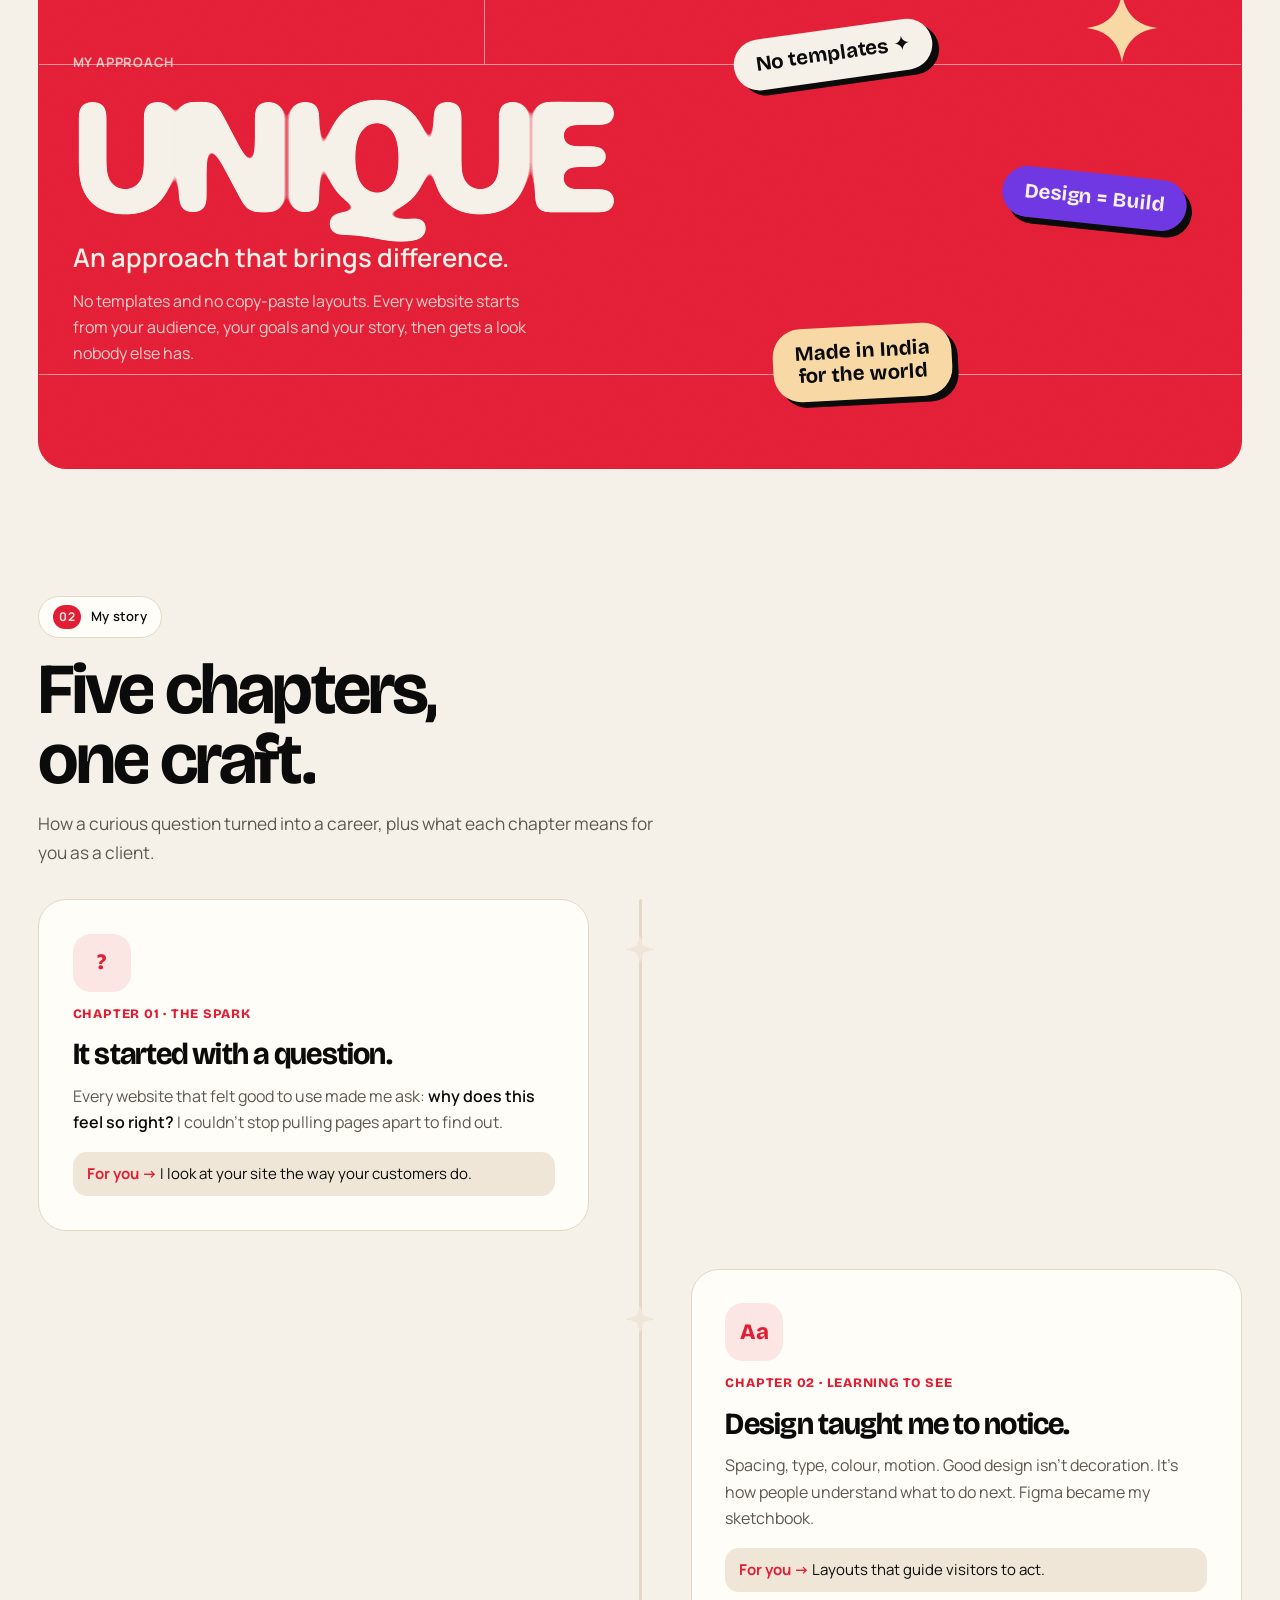
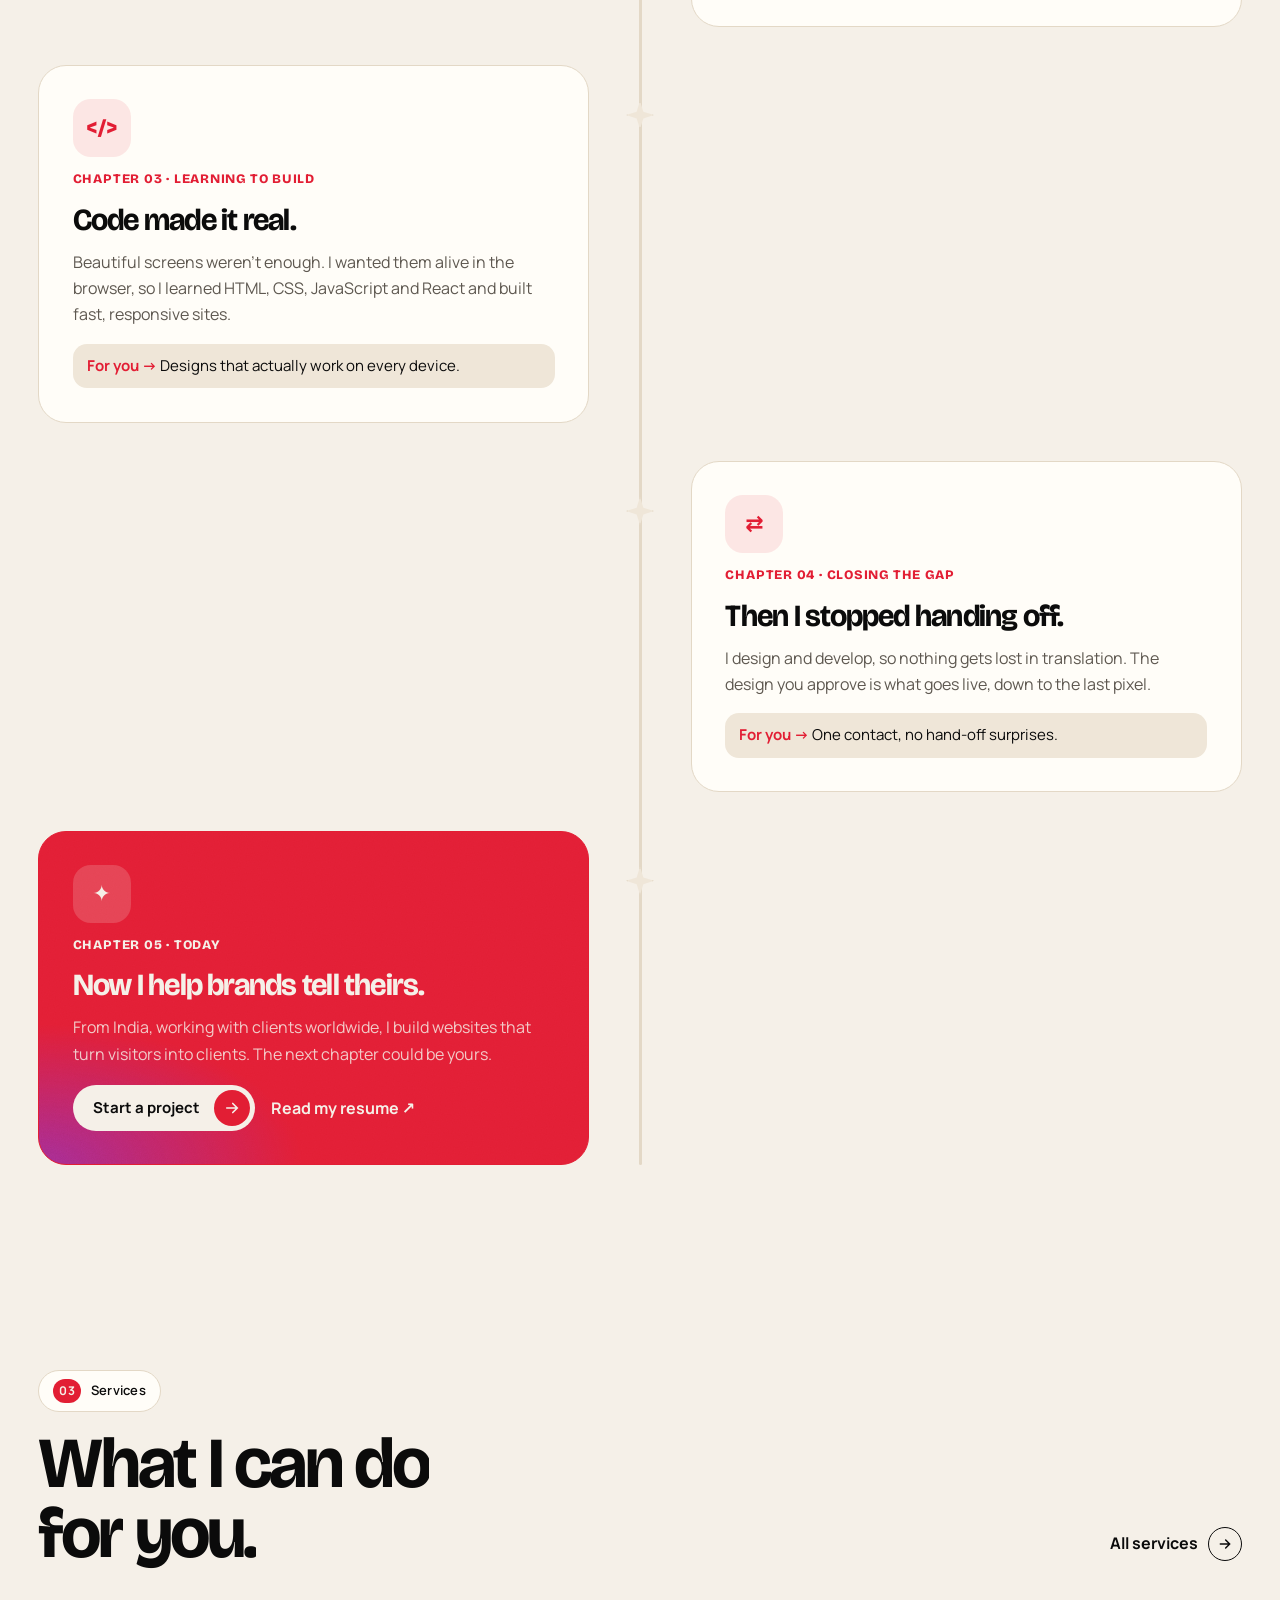
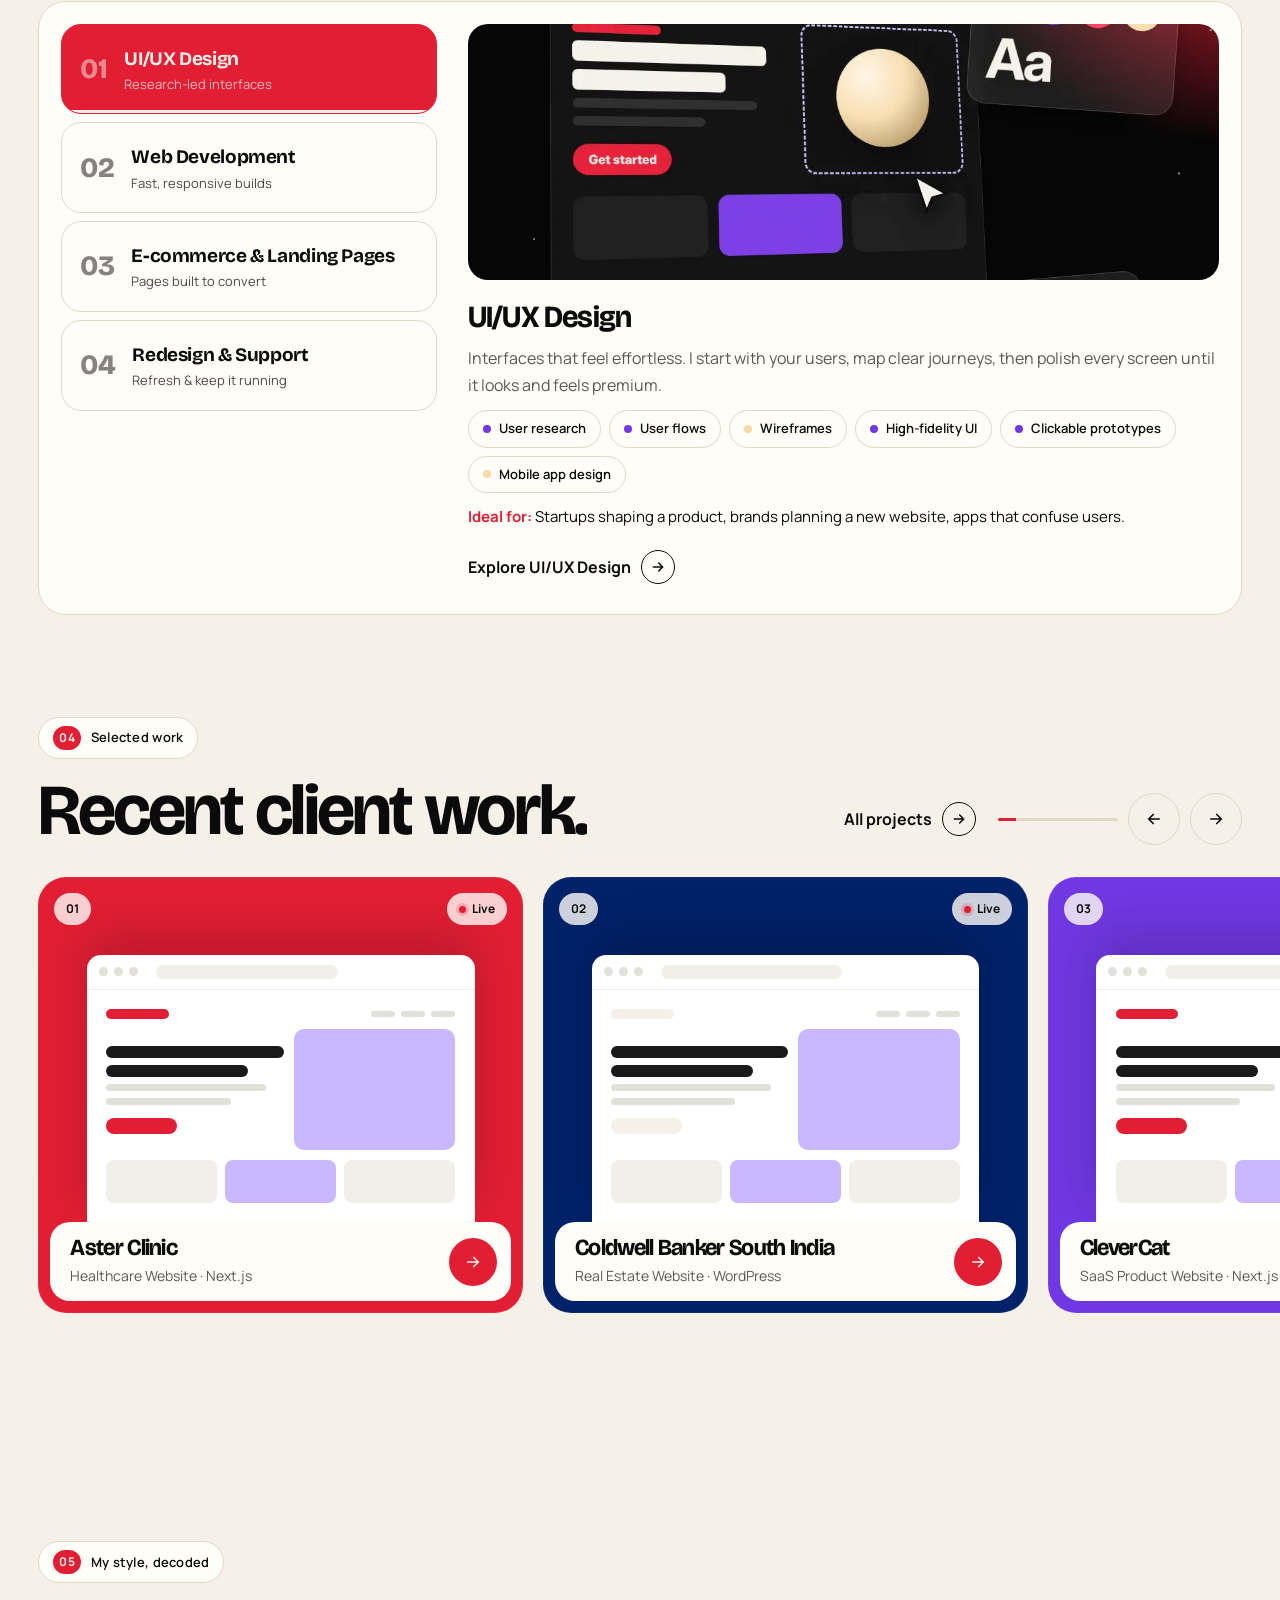
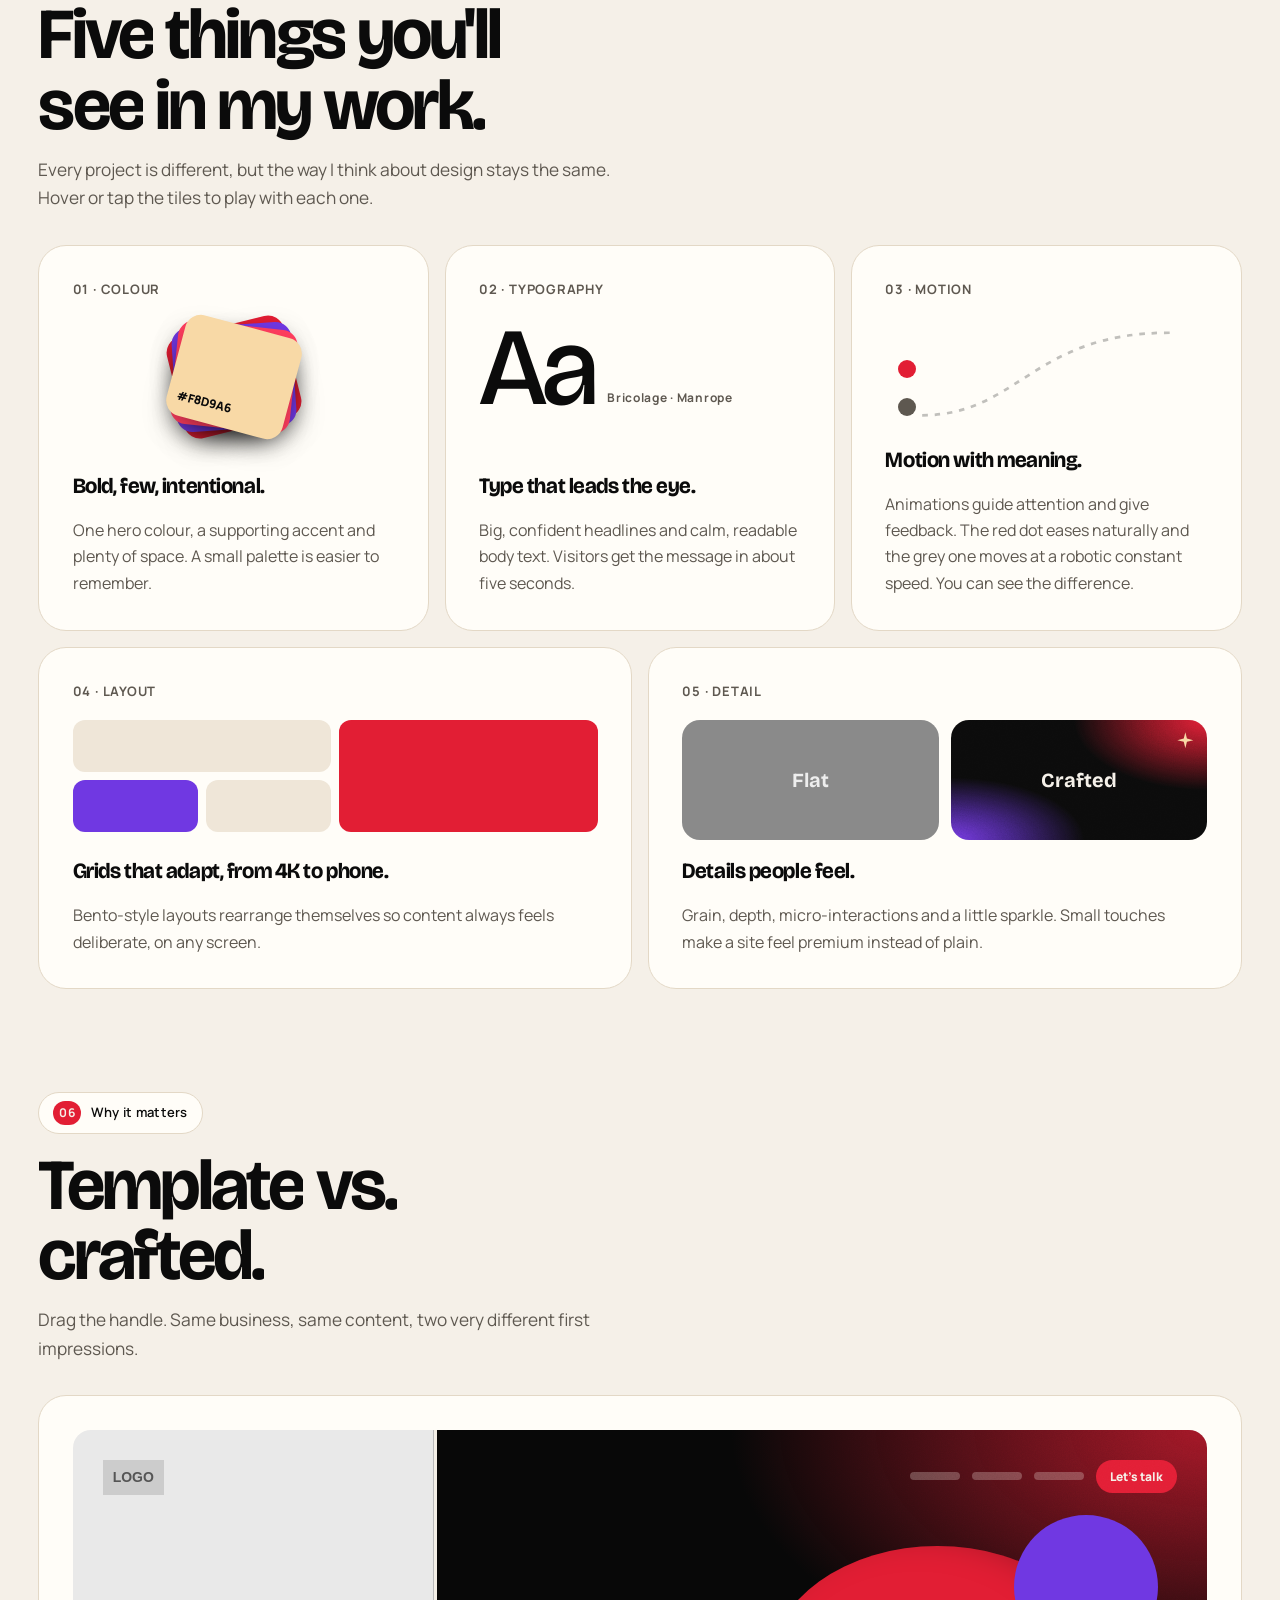
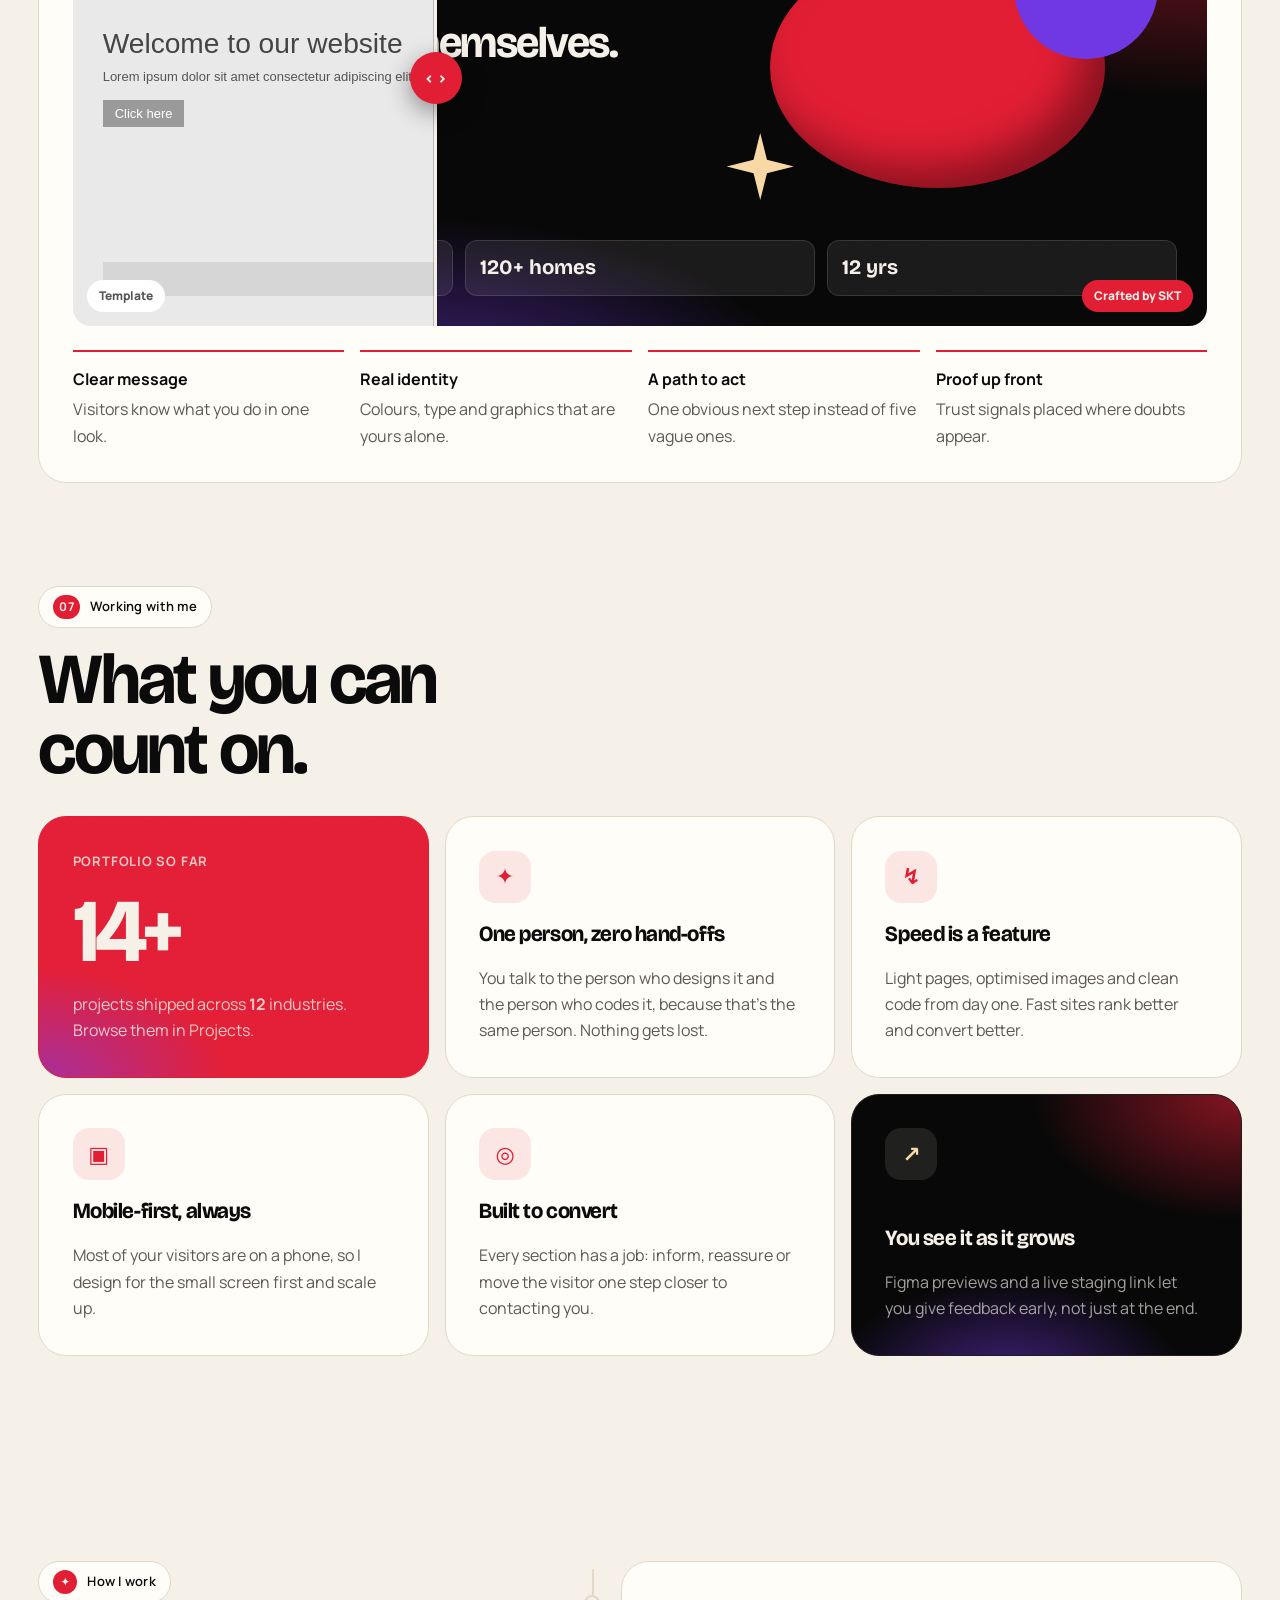
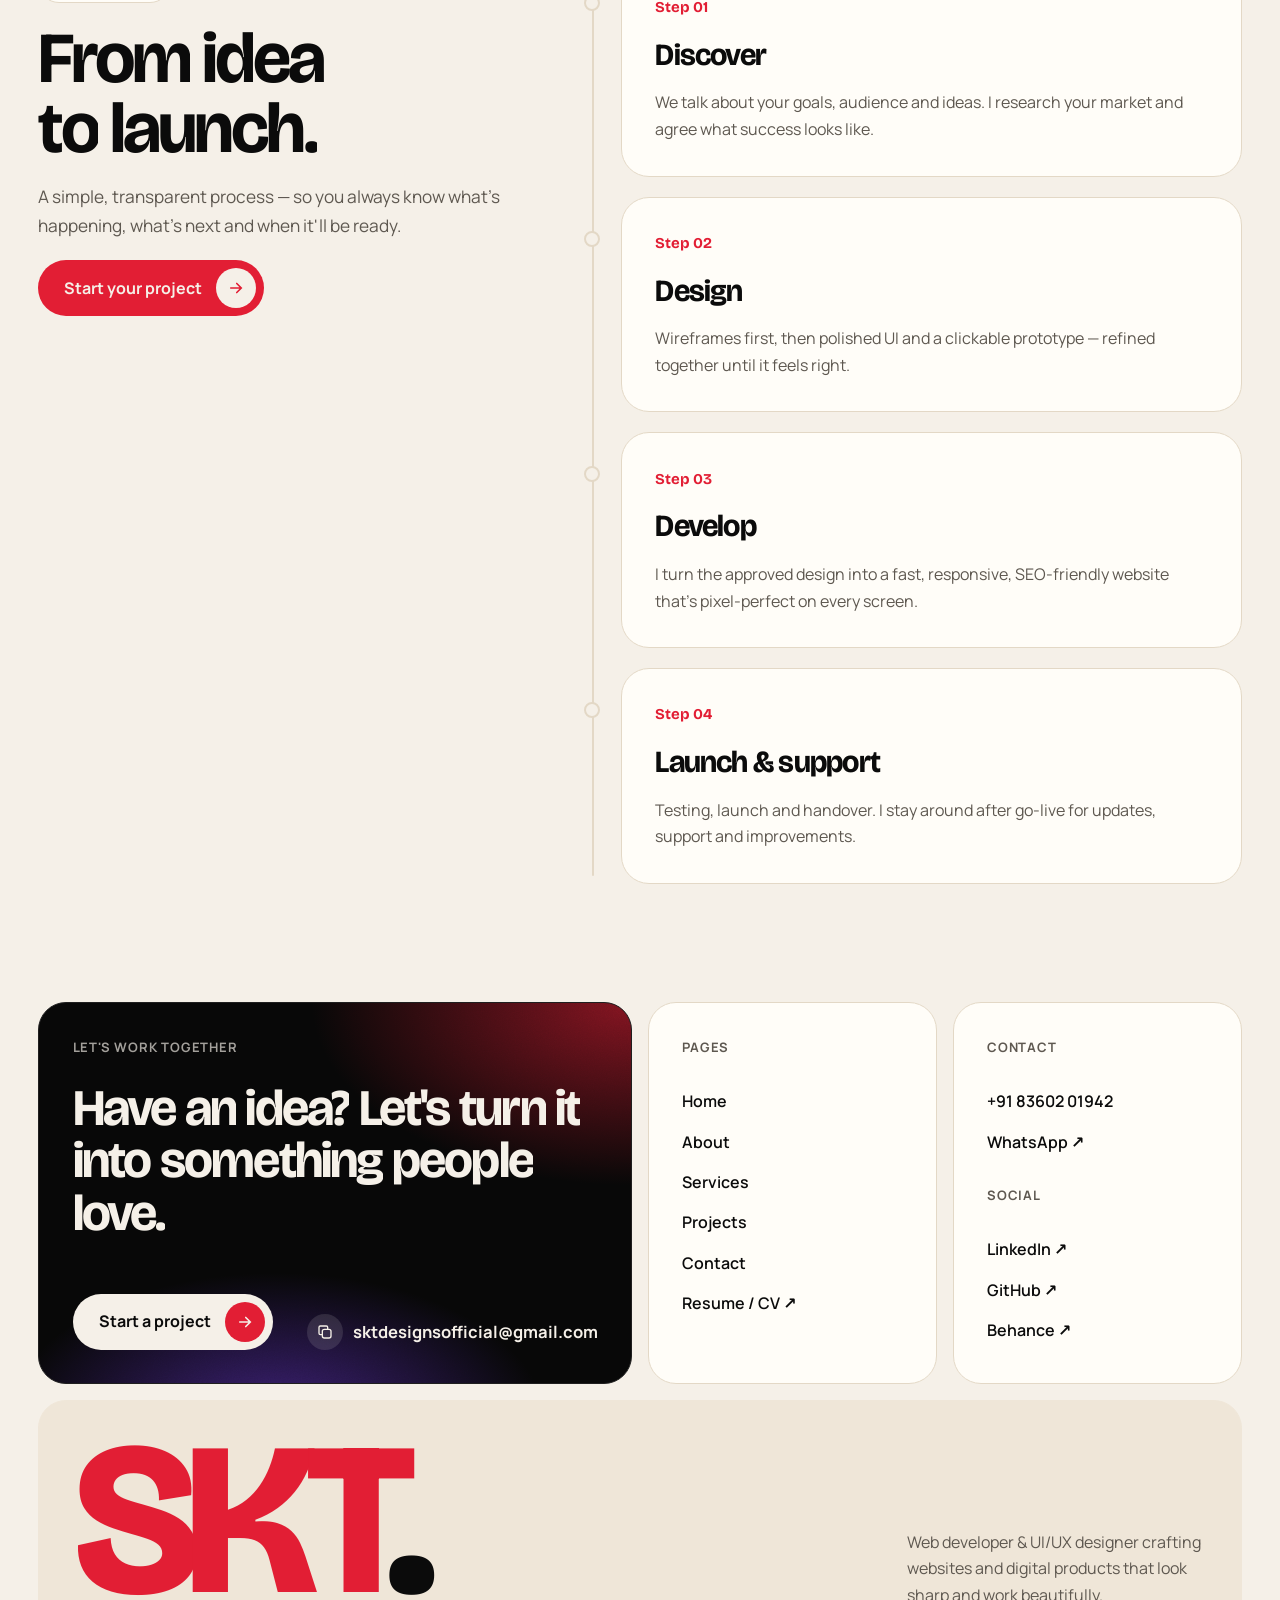
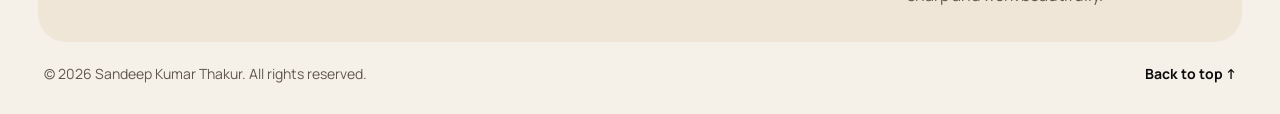
==== commit f0f2f063: "new theme and content" ====
--- a/index.html
+++ b/index.html
@@ -3,19 +3,35 @@
 <head>
 <meta charset="utf-8">
 <meta name="viewport" content="width=device-width, initial-scale=1">
-<title>Sandeep K. Thakur — Web Developer & UI/UX Designer</title>
-<meta name="description" content="Sandeep Kumar Thakur (SKT) — freelance web developer and UI/UX designer creating modern, responsive websites and digital products.">
+<title>Sandeep K. Thakur (SKT) | Web Developer &amp; UI/UX Designer in India</title>
+<meta name="description" content="Freelance web developer and UI/UX designer from India. Unique, fast, SEO-ready websites, e-commerce stores and landing pages that turn visitors into clients.">
+<meta name="robots" content="index, follow, max-image-preview:large">
+<link rel="canonical" href="https://sktdesign.netlify.app/">
+<meta property="og:site_name" content="SKT · Sandeep K. Thakur">
+<meta property="og:locale" content="en_IN">
+<meta property="og:type" content="website">
+<meta property="og:url" content="https://sktdesign.netlify.app/">
+<meta property="og:title" content="Sandeep K. Thakur (SKT) | Web Developer &amp; UI/UX Designer in India">
+<meta property="og:description" content="Freelance web developer and UI/UX designer from India. Unique, fast, SEO-ready websites, e-commerce stores and landing pages that turn visitors into clients.">
+<meta property="og:image" content="https://sktdesign.netlify.app/assets/img/og-image.jpg">
+<meta property="og:image:width" content="1200">
+<meta property="og:image:height" content="630">
+<meta property="og:image:alt" content="SKT: Websites that bring difference. UI/UX design, web development, e-commerce.">
+<meta name="twitter:card" content="summary_large_image">
+<meta name="twitter:title" content="Sandeep K. Thakur (SKT) | Web Developer &amp; UI/UX Designer in India">
+<meta name="twitter:description" content="Freelance web developer and UI/UX designer from India. Unique, fast, SEO-ready websites, e-commerce stores and landing pages that turn visitors into clients.">
+<meta name="twitter:image" content="https://sktdesign.netlify.app/assets/img/og-image.jpg">
+<link rel="apple-touch-icon" href="assets/logo/apple-touch-icon.png">
+<link rel="manifest" href="site.webmanifest">
+<script type="application/ld+json">{"@context": "https://schema.org", "@graph": [{"@type": "Person", "@id": "https://sktdesign.netlify.app/#person", "name": "Sandeep Kumar Thakur", "alternateName": "SKT", "jobTitle": "Web Developer & UI/UX Designer", "url": "https://sktdesign.netlify.app/", "image": "https://sktdesign.netlify.app/assets/img/sandeep.jpg", "email": "mailto:sktdesignsofficial@gmail.com", "telephone": "+91-8360201942", "address": {"@type": "PostalAddress", "addressCountry": "IN"}, "sameAs": ["https://www.linkedin.com/in/sandeepkumarthakur1", "https://github.com/SandeepKumarThakur1", "https://www.behance.net/sktdesigns"], "knowsAbout": ["UI/UX Design", "Web Development", "React", "WordPress", "Webflow", "E-commerce", "SEO"]}, {"@type": "ProfessionalService", "@id": "https://sktdesign.netlify.app/#business", "name": "SKT Designs", "url": "https://sktdesign.netlify.app/", "logo": "https://sktdesign.netlify.app/assets/logo/skt-mark.png", "image": "https://sktdesign.netlify.app/assets/img/og-image.jpg", "founder": {"@id": "https://sktdesign.netlify.app/#person"}, "areaServed": "Worldwide", "telephone": "+91-8360201942", "email": "sktdesignsofficial@gmail.com", "hasOfferCatalog": {"@type": "OfferCatalog", "name": "Services", "itemListElement": [{"@type": "Offer", "itemOffered": {"@type": "Service", "name": "UI/UX Design"}}, {"@type": "Offer", "itemOffered": {"@type": "Service", "name": "Web Development"}}, {"@type": "Offer", "itemOffered": {"@type": "Service", "name": "E-commerce & Landing Pages"}}, {"@type": "Offer", "itemOffered": {"@type": "Service", "name": "Redesign & Support"}}]}}, {"@type": "WebSite", "@id": "https://sktdesign.netlify.app/#website", "url": "https://sktdesign.netlify.app/", "name": "SKT \u00b7 Sandeep K. Thakur", "publisher": {"@id": "https://sktdesign.netlify.app/#business"}, "inLanguage": "en-IN"}]}</script>
 <meta name="author" content="Sandeep Kumar Thakur">
 <link rel="me" href="https://www.linkedin.com/in/sandeepkumarthakur1">
 <link rel="me" href="https://github.com/SandeepKumarThakur1">
 <link rel="me" href="https://www.behance.net/sktdesigns">
-<meta name="theme-color" content="#F6F5F0">
-<meta property="og:title" content="Sandeep K. Thakur — Web Developer & UI/UX Designer">
-<meta property="og:description" content="Sandeep Kumar Thakur (SKT) — freelance web developer and UI/UX designer creating modern, responsive websites and digital products.">
-<meta property="og:type" content="website">
-<meta property="og:image" content="assets/img/sandeep.jpg">
-<link rel="icon" href="data:image/svg+xml,%3Csvg xmlns='http://www.w3.org/2000/svg' viewBox='0 0 64 64'%3E%3Ccircle cx='32' cy='32' r='32' fill='%232442FF'/%3E%3Ctext x='32' y='40' font-family='Arial Black,Arial' font-weight='900' font-size='20' text-anchor='middle' fill='%23F6F5F0'%3ESKT%3C/text%3E%3C/svg%3E">
+<meta name="theme-color" content="#0B0B0B">
+<link rel="icon" href="data:image/svg+xml,%3Csvg viewBox=%220 0 64 64%22 xmlns=%22http://www.w3.org/2000/svg%22%3E%3Ccircle cx=%2232%22 cy=%2232%22 r=%2232%22 fill=%22%23E21E34%22/%3E%3Cpath d=%22M32 32H64A32 32 0 0 1 32 64Z%22 fill=%22%237038E2%22/%3E%3Cpath d=%22M13 13L51 51M51 13L13 51%22 stroke=%22%23F8D9A6%22 stroke-width=%221.6%22 stroke-linecap=%22round%22/%3E%3Cpath d=%22M32 14C33.2 26.5 37.5 30.8 50 32C37.5 33.2 33.2 37.5 32 50C30.8 37.5 26.5 33.2 14 32C26.5 30.8 30.8 26.5 32 14Z%22 fill=%22%23F5F0E8%22/%3E%3Ccircle cx=%2232%22 cy=%2232%22 r=%223%22 fill=%22%23E21E34%22/%3E%3C/svg%3E">
 <script>(function(d){d.classList.add('js');try{if(!sessionStorage.getItem('skt-loaded'))d.classList.add('first-load');else if(sessionStorage.getItem('skt-trans'))d.classList.add('trans-in');}catch(e){}})(document.documentElement);</script>
+<script>(function(d){try{var t=localStorage.getItem('skt-theme');if(!t&&matchMedia('(prefers-color-scheme: light)').matches)t='light';d.setAttribute('data-theme',t||'dark')}catch(e){d.setAttribute('data-theme','dark')}})(document.documentElement);</script>
 <link rel="preconnect" href="https://fonts.googleapis.com">
 <link rel="preconnect" href="https://fonts.gstatic.com" crossorigin>
 <link rel="stylesheet" href="https://fonts.googleapis.com/css2?family=Bricolage+Grotesque:opsz,wght@12..96,500;12..96,600;12..96,700;12..96,800&family=Manrope:wght@400;500;600;700;800&display=swap">
@@ -30,9 +46,9 @@
   <div class="ld-grid">
     <div class="ld ld-1" style="--i:0;--o:2"><span class="ld-small">Sandeep K. Thakur · Portfolio</span><div class="ld-logo"><span>S</span><span>K</span><span>T</span></div><span class="ld-small" style="opacity:.7">Web Developer &amp; UI/UX Designer</span></div>
     <div class="ld ld-2" style="--i:1;--o:0"><span class="ld-small">Loading</span><div class="ld-count"><span class="ld-n">0</span>%</div></div>
-    <div class="ld ld-3" style="--i:2;--o:3"><span class="ld-small" style="color:#5E5D58">Now</span><div class="ld-word">Design</div></div>
+    <div class="ld ld-3" style="--i:2;--o:3"><span class="ld-small" style="color:var(--muted)">Now</span><div class="ld-word">Design</div></div>
     <div class="ld ld-4" style="--i:3;--o:1"><span class="ld-star"><svg viewBox="0 0 24 24" fill="currentColor" aria-hidden="true"><path d="M12 0C13 7 17 11 24 12C17 13 13 17 12 24C11 17 7 13 0 12C7 11 11 7 12 0Z"/></svg></span><div class="ld-bar"><i></i></div></div>
-    <div class="ld ld-5" style="--i:4;--o:4"><span class="ld-small" style="color:#5E5D58">Based in India</span><div class="ld-word">©<span data-year></span></div></div>
+    <div class="ld ld-5" style="--i:4;--o:4"><span class="ld-small" style="color:var(--muted)">Based in India</span><div class="ld-word">©<span data-year></span></div></div>
   </div>
 </div>
 
@@ -42,9 +58,10 @@
 
 <header class="site-header">
   <div class="nav-pill">
-    <a class="logo" href="index.html" data-label="Home" aria-label="Sandeep K. Thakur — home"><span class="logo-mark">SKT</span><span>Sandeep K. Thakur</span></a>
+    <a class="logo" href="index.html" data-label="Home" aria-label="Sandeep K. Thakur — home"><span class="logo-mark"><svg class="lm" viewBox="0 0 64 64" aria-hidden="true"><circle class="lm-disc" cx="32" cy="32" r="32" fill="#E21E34"/><path class="lm-q" d="M32 32H64A32 32 0 0 1 32 64Z" fill="#7038E2"/><path class="lm-x" d="M13 13L51 51M51 13L13 51" stroke="#F8D9A6" stroke-width="1.6" stroke-linecap="round"/><path class="lm-star" d="M32 14C33.2 26.5 37.5 30.8 50 32C37.5 33.2 33.2 37.5 32 50C30.8 37.5 26.5 33.2 14 32C26.5 30.8 30.8 26.5 32 14Z" fill="#F5F0E8"/><circle class="lm-dot" cx="32" cy="32" r="3" fill="#E21E34"/></svg></span><span class="wm">Sandeep K. Thakur<b>.</b></span></a>
     <nav class="nav" aria-label="Main"><a href="index.html"><span data-scramble>Home</span></a><a href="about.html"><span data-scramble>About</span></a><a href="services.html"><span data-scramble>Services</span></a><a href="projects.html"><span data-scramble>Projects</span></a><a href="contact.html"><span data-scramble>Contact</span></a></nav>
     <div class="nav-actions">
+    <button class="theme-btn" type="button" aria-label="Switch to light mode" aria-pressed="false"><span class="knob"><svg viewBox="0 0 32 32" aria-hidden="true"><defs><mask id="moonm"><rect width="32" height="32" fill="#fff"/><circle class="bite" cx="22" cy="10" r="9" fill="#000"/></mask></defs><g class="rays" stroke="#E21E34" stroke-width="2.4" stroke-linecap="round"><path d="M16 1v4M16 27v4M1 16h4M27 16h4M5.4 5.4l2.8 2.8M23.8 23.8l2.8 2.8M5.4 26.6l2.8-2.8M23.8 8.2l2.8-2.8"/></g><circle class="orb" cx="16" cy="16" r="8.5" mask="url(#moonm)"/><path class="tstar" d="M25 22c.3 2 1 2.7 3 3-2 .3-2.7 1-3 3-.3-2-1-2.7-3-3 2-.3 2.7-1 3-3z"/></svg></span></button>
     <a href="assets/cv/resume.pdf" class="nav-cv magnetic" data-cv target="_blank" rel="noopener" data-label="Resume" aria-label="Open my resume / CV (opens in a new tab)"><span class="cv-full">Resume</span><span class="cv-short">CV</span><span class="cv-ic"><svg viewBox="0 0 24 24" fill="none" stroke="currentColor" stroke-width="2.2" stroke-linecap="round" aria-hidden="true"><path d="M7 17L17 7M8 7h9v9"/></svg></span></a>
     <a href="contact.html" class="btn magnetic btn--sm nav-cta" data-label="Contact" >Let's talk<span class="ic"><svg viewBox="0 0 24 24" fill="none" stroke="currentColor" stroke-width="2.2" stroke-linecap="round" aria-hidden="true"><path d="M5 12h14M13 6l6 6-6 6"/></svg></span></a>
     <button class="menu-btn" type="button" aria-expanded="false" aria-controls="mobile-menu"><span class="mb-txt">Menu</span><span class="bars" aria-hidden="true"><i></i><i></i></span></button>
@@ -80,37 +97,23 @@
         </div>
       </div>
       <div class="tile hero-gfx c-5 pop" data-hero style="--i:1">
-        <div class="gfx" aria-hidden="true">
-          <div class="gfx-grid"></div>
-          <div class="g g-win" data-depth="0.35" style="--d:.15s"><div class="fl">
-            <div class="g-bar"><i></i><i></i><i></i><span>sktdesigns.com</span></div>
-            <div class="g-body">
-              <div class="g-hero">
-                <div class="g-txt"><i></i><i></i><i></i><u>Get started</u></div>
-                <div class="g-img"><svg viewBox="0 0 160 120" preserveAspectRatio="xMidYMid slice"><rect width="160" height="120" fill="#E4E8FF"/><circle cx="114" cy="38" r="18" fill="#111111"/><path d="M0 120 L48 60 L82 96 L110 68 L160 120Z" fill="#2442FF"/><path d="M0 120 L30 90 L64 120Z" fill="#8EA0FF"/></svg><span class="g-sel"><b></b><b></b><b></b><b></b></span></div>
-              </div>
-              <div class="g-cards"><i></i><i></i><i></i></div>
+        <div class="hm" aria-hidden="true">
+          <div class="hm-floor"></div>
+          <div class="hm-ring"><div class="hm-orbit">
+            <span style="--a:0"><b>UI/UX Design</b></span><span style="--a:60"><b>Web Development</b></span><span style="--a:120"><b>E-commerce</b></span>
+            <span style="--a:180"><b>Landing Pages</b></span><span style="--a:240"><b>Redesign</b></span><span style="--a:300"><b>SEO-ready</b></span>
+          </div></div>
+          <div class="hm-screen">
+            <div class="hm-bar"><i></i><i></i><i></i><em>yourbrand.com</em></div>
+            <div class="hm-view">
+              <div class="hm-st on"><div class="w-l"><i></i><i></i><i></i><u></u></div><div class="w-r"></div><div class="w-c"><i></i><i></i><i></i></div></div>
+              <div class="hm-st"><div class="d-l"><small>✦ New season</small><b>Make it<br><em>unique.</em></b><u>Explore</u></div><div class="d-r"><span></span><span></span></div><div class="d-c"><i></i><i></i><i></i></div></div>
+              <div class="hm-st hm-code"><p><em>&lt;section</em> class=<s>"hero"</s><em>&gt;</em></p><p>&nbsp;&nbsp;<em>&lt;h1&gt;</em>Make it unique<em>&lt;/h1&gt;</em></p><p>&nbsp;&nbsp;<em>&lt;Button</em> cta <em>/&gt;</em></p><p><em>&lt;/section&gt;</em><i class="c"></i></p><p class="cm">// responsive · fast · SEO</p></div>
+              <div class="hm-st hm-live"><div class="lv-ring"><b>99</b><small>Speed</small></div><div class="lv-txt"><b>✓ Live</b><span>Responsive on every screen</span><span>SEO &amp; analytics ready</span></div></div>
             </div>
-          </div></div>
-          <div class="g g-code" data-depth="0.9" style="--d:.4s"><div class="fl">
-            <p><em>&lt;section</em> class=<em>"hero"</em><em>&gt;</em></p>
-            <p>&nbsp;&nbsp;<em>&lt;h1&gt;</em>Hello!<em>&lt;/h1&gt;</em></p>
-            <p>&nbsp;&nbsp;<em>&lt;Button /&gt;</em></p>
-            <p><em>&lt;/section&gt;</em><span class="c"></span></p>
-          </div></div>
-          <div class="g g-pen" data-depth="1.1" style="--d:.6s"><div class="fl">
-            <svg viewBox="0 0 200 100">
-              <path class="pen-path" d="M14 80 C 50 6, 110 6, 120 50 S 170 94, 188 24" fill="none" stroke="#2442FF" stroke-width="4" stroke-linecap="round"/>
-              <line x1="14" y1="80" x2="50" y2="14" stroke="#C9C8C0"/><line x1="120" y1="50" x2="96" y2="16" stroke="#C9C8C0"/><line x1="120" y1="50" x2="144" y2="84" stroke="#C9C8C0"/>
-              <circle cx="50" cy="14" r="4.5" fill="#111"/><circle cx="96" cy="16" r="4.5" fill="#111"/><circle cx="144" cy="84" r="4.5" fill="#111"/>
-              <rect x="8" y="74" width="12" height="12" fill="#fff" stroke="#111" stroke-width="2"/><rect x="114" y="44" width="12" height="12" fill="#2442FF"/><rect x="182" y="18" width="12" height="12" fill="#fff" stroke="#111" stroke-width="2"/>
-            </svg>
-          </div></div>
-          <div class="g g-badge" data-depth="0.5" style="--d:.8s">
-            <svg class="ring" viewBox="0 0 200 200"><defs><path id="hb" d="M100,100 m-74,0 a74,74 0 1,1 148,0 a74,74 0 1,1 -148,0"/></defs><text><textPath href="#hb">UI/UX DESIGN • WEB DEVELOPMENT • </textPath></text></svg>
-            <span class="star"><svg viewBox="0 0 24 24" fill="currentColor" aria-hidden="true"><path d="M12 0C13 7 17 11 24 12C17 13 13 17 12 24C11 17 7 13 0 12C7 11 11 7 12 0Z"/></svg></span>
           </div>
-          <div class="g g-cursor" style="--d:1s"><svg viewBox="0 0 24 24"><path d="M4 2l16 9-7 2-3 7z" fill="#111" stroke="#F6F5F0" stroke-width="1.5" stroke-linejoin="round"/></svg><span>Sandeep</span></div>
+          <div class="hm-steps"><i class="on">Wireframe</i><i>Design</i><i>Code</i><i>Launch</i></div>
+          <span class="hm-spark s1"></span><span class="hm-spark s2"></span><span class="hm-spark s3"></span>
         </div>
       </div>
       <div class="tile tile--dark c-3 pop" data-hero style="--i:2">
@@ -134,8 +137,8 @@
   <div class="container">
     <div class="bento">
       <div class="tile portrait c-4 pop" style="--i:0" >
-        <img src="assets/img/sandeep.jpg" alt="Sandeep Kumar Thakur, web developer and UI/UX designer" width="1000" height="1250" loading="lazy">
-        <div class="p-tag"><span>Sandeep K. Thakur</span><span style="display:flex;align-items:center;gap:8px"><span class="dot dot--live" style="background:#8EA0FF"></span>Open to work</span></div>
+        <img class="no-duo" src="assets/img/skt-portrait.jpg" alt="Sandeep Kumar Thakur, web developer and UI/UX designer" width="1000" height="1250" loading="lazy">
+        <div class="p-tag"><span>Sandeep K. Thakur</span><span style="display:flex;align-items:center;gap:8px"><span class="dot dot--live" style="background:#C9B8FF"></span>Open to work</span></div>
       </div>
       <div class="tile c-8 pop" style="--i:1;justify-content:space-between">
         <span class="eyebrow" style="align-self:flex-start"><b>01</b>About me</span>
@@ -146,176 +149,172 @@
   </div>
 </section>
 
-<section class="section story" data-story aria-labelledby="story-title">
-  <div class="container">
-    <div class="story-head">
+
+<!-- ===== Manifesto poster ===== -->
+<section class="section-tight">
+  <div class="container">
+    <div class="tile poster pop" style="--i:0">
+      <div class="poster-lines" aria-hidden="true"><i></i><i></i><i></i></div>
+      <svg class="sr-only" aria-hidden="true" focusable="false"><filter id="goo"><feGaussianBlur in="SourceGraphic" stdDeviation="7" result="b"/><feColorMatrix in="b" values="1 0 0 0 0  0 1 0 0 0  0 0 1 0 0  0 0 0 22 -10" result="g"/><feComposite in="SourceGraphic" in2="g" operator="atop"/></filter></svg>
+      <div class="poster-copy">
+        <span class="tile-label">My approach</span>
+        <h2 class="uniq" aria-label="Unique"><span style="--i:0">U</span><span style="--i:1">N</span><span style="--i:2">I</span><span style="--i:3">Q</span><span style="--i:4">U</span><span style="--i:5">E</span></h2>
+        <p class="poster-sub">An approach that brings difference.</p>
+        <p class="poster-txt">No templates and no copy-paste layouts. Every website starts from your audience, your goals and your story, then gets a look nobody else has.</p>
+      </div>
+      <div class="stickers" aria-hidden="true">
+        <span class="stk s1">No templates ✦</span>
+        <span class="stk s2">Design = Build</span>
+        <span class="stk s3">Made in India<br>for the world</span>
+        <svg class="poster-star" viewBox="0 0 24 24"><path d="M12 0C13 7 17 11 24 12C17 13 13 17 12 24C11 17 7 13 0 12C7 11 11 7 12 0Z" fill="currentColor"/></svg>
+      </div>
+    </div>
+  </div>
+</section>
+
+<section class="section path" aria-labelledby="story-title">
+  <div class="container">
+    <div class="sec-head path-head">
       <span class="eyebrow fade" style="align-self:flex-start"><b>02</b>My story</span>
       <h2 class="t-xl" id="story-title" data-rv>Five chapters,<br>one craft.</h2>
-      <p class="lead fade">How a curious question turned into a career designing and building websites — told the way I'd tell it over coffee.</p>
-    </div>
-    <div class="story-grid">
-      <div class="story-steps">
-        <article class="story-step is-on" data-step="0">
-          <div class="tile">
-            <span class="story-k">Chapter 01 · The spark</span>
-            <h3 class="t-md">It started with a question.</h3>
-            <p class="muted">Every website that felt good to use made me ask the same thing: <em>how does this work — and why does it feel so right?</em> I couldn't stop pulling pages apart to find out.</p>
-          </div>
-        </article>
-        <article class="story-step" data-step="1">
-          <div class="tile">
-            <span class="story-k">Chapter 02 · Learning to see</span>
-            <h3 class="t-md">Design taught me to notice.</h3>
-            <p class="muted">Spacing, type, colour, motion. I learned that good design isn't decoration — it's how people understand what to do next. Figma became my sketchbook.</p>
-          </div>
-        </article>
-        <article class="story-step" data-step="2">
-          <div class="tile">
-            <span class="story-k">Chapter 03 · Learning to build</span>
-            <h3 class="t-md">Code made it real.</h3>
-            <p class="muted">Beautiful screens weren't enough — I wanted them alive in the browser. HTML, CSS, JavaScript and React turned my designs into fast, responsive websites.</p>
-          </div>
-        </article>
-        <article class="story-step" data-step="3">
-          <div class="tile">
-            <span class="story-k">Chapter 04 · Closing the gap</span>
-            <h3 class="t-md">Then I stopped handing off.</h3>
-            <p class="muted">Because I both design and develop, nothing gets lost in translation. The design you approve is exactly what goes live — down to the last pixel and animation.</p>
-          </div>
-        </article>
-        <article class="story-step" data-step="4">
-          <div class="tile tile--blue">
-            <span class="story-k">Chapter 05 · Today</span>
-            <h3 class="t-md">Now I help brands tell theirs.</h3>
-            <p class="muted">From India, working with clients worldwide, I build websites that turn visitors into clients. The next chapter could be yours.</p>
-            <div class="story-cta">
-              <a href="contact.html" class="btn btn--light magnetic btn--sm" data-label="Contact">Start a project<span class="ic"><svg viewBox="0 0 24 24" fill="none" stroke="currentColor" stroke-width="2.2" stroke-linecap="round" aria-hidden="true"><path d="M5 12h14M13 6l6 6-6 6"/></svg></span></a>
-              <a href="assets/cv/resume.pdf" class="link-arrow" data-cv target="_blank" rel="noopener" data-label="Resume">Read my resume ↗</a>
-            </div>
-          </div>
-        </article>
-      </div>
-
-      <div class="story-stage-wrap">
-        <div class="tile tile--dark story-stage" aria-hidden="true">
-          <div class="stage-top">
-            <span class="tile-label">Chapter <span class="stage-n">01</span> / 05</span>
-            <span class="stage-title">The spark</span>
-          </div>
-          <div class="stage-art">
-            <!-- 01 spark: empty browser + question -->
-            <svg class="sv on" data-sv="0" viewBox="0 0 400 300">
-              <rect class="dr" x="40" y="40" width="320" height="220" rx="18" fill="none" stroke="#8EA0FF" stroke-width="3"/>
-              <path class="dr" d="M40 80h320" stroke="#8EA0FF" stroke-width="3"/>
-              <circle cx="66" cy="60" r="6" fill="#F6F5F0" opacity=".5"/><circle cx="86" cy="60" r="6" fill="#F6F5F0" opacity=".3"/><circle cx="106" cy="60" r="6" fill="#F6F5F0" opacity=".2"/>
-              <text class="pop-in" x="200" y="200" text-anchor="middle" font-family="Bricolage Grotesque,system-ui" font-weight="800" font-size="110" fill="#2442FF">?</text>
-              <g class="spark"><path d="M290 110l6 16 16 6-16 6-6 16-6-16-16-6 16-6z" fill="#F6F5F0"/><path d="M110 200l4 10 10 4-10 4-4 10-4-10-10-4 10-4z" fill="#8EA0FF"/></g>
-              <rect class="blink" x="236" y="128" width="4" height="56" fill="#F6F5F0"/>
-            </svg>
-            <!-- 02 design: pen tool + swatches -->
-            <svg class="sv" data-sv="1" viewBox="0 0 400 300">
-              <path class="dr" d="M50 220 C 110 60, 200 60, 210 150 S 300 250, 350 90" fill="none" stroke="#2442FF" stroke-width="6" stroke-linecap="round"/>
-              <line x1="50" y1="220" x2="110" y2="90" stroke="#5E5D58" stroke-width="2"/><line x1="210" y1="150" x2="170" y2="96" stroke="#5E5D58" stroke-width="2"/><line x1="210" y1="150" x2="250" y2="204" stroke="#5E5D58" stroke-width="2"/>
-              <g class="pop-in"><circle cx="110" cy="90" r="7" fill="#F6F5F0"/><circle cx="170" cy="96" r="7" fill="#F6F5F0"/><circle cx="250" cy="204" r="7" fill="#F6F5F0"/>
-              <rect x="40" y="210" width="20" height="20" fill="#111" stroke="#F6F5F0" stroke-width="3"/><rect x="200" y="140" width="20" height="20" fill="#2442FF" stroke="#F6F5F0" stroke-width="3"/><rect x="340" y="80" width="20" height="20" fill="#111" stroke="#F6F5F0" stroke-width="3"/></g>
-              <g class="pop-in d2"><circle cx="300" cy="250" r="14" fill="#2442FF"/><circle cx="332" cy="250" r="14" fill="#8EA0FF"/><circle cx="364" cy="250" r="14" fill="#F6F5F0"/></g>
-              <text class="pop-in d2" x="40" y="58" font-family="Bricolage Grotesque,system-ui" font-weight="700" font-size="28" fill="#F6F5F0">Aa</text>
-            </svg>
-            <!-- 03 code -->
-            <svg class="sv" data-sv="2" viewBox="0 0 400 300">
-              <path class="dr" d="M110 90 L60 150 L110 210" fill="none" stroke="#2442FF" stroke-width="8" stroke-linecap="round" stroke-linejoin="round"/>
-              <path class="dr" d="M290 90 L340 150 L290 210" fill="none" stroke="#2442FF" stroke-width="8" stroke-linecap="round" stroke-linejoin="round"/>
-              <path class="dr d2" d="M225 70 L175 230" stroke="#8EA0FF" stroke-width="8" stroke-linecap="round"/>
-              <g class="lines"><rect x="40" y="250" width="90" height="10" rx="5" fill="#8EA0FF"/><rect x="140" y="250" width="140" height="10" rx="5" fill="#5E5D58"/><rect x="290" y="250" width="70" height="10" rx="5" fill="#F6F5F0" opacity=".6"/>
-              <rect x="70" y="30" width="120" height="10" rx="5" fill="#5E5D58"/><rect x="200" y="30" width="80" height="10" rx="5" fill="#2442FF"/></g>
-            </svg>
-            <!-- 04 bridge: wireframe + code merge into one screen -->
-            <svg class="sv" data-sv="3" viewBox="0 0 400 300">
-              <g class="slide-l"><rect x="30" y="70" width="140" height="160" rx="12" fill="none" stroke="#8EA0FF" stroke-width="3" stroke-dasharray="8 6"/>
-                <rect x="48" y="90" width="70" height="10" rx="5" fill="#8EA0FF"/><rect x="48" y="110" width="104" height="44" rx="6" fill="none" stroke="#8EA0FF" stroke-width="2"/><rect x="48" y="166" width="50" height="16" rx="8" fill="#8EA0FF"/></g>
-              <g class="slide-r"><rect x="230" y="70" width="140" height="160" rx="12" fill="#1c1c1c" stroke="#5E5D58" stroke-width="2"/>
-                <rect x="246" y="92" width="60" height="8" rx="4" fill="#2442FF"/><rect x="258" y="110" width="90" height="8" rx="4" fill="#5E5D58"/><rect x="258" y="128" width="70" height="8" rx="4" fill="#8EA0FF"/><rect x="246" y="146" width="40" height="8" rx="4" fill="#2442FF"/></g>
-              <g class="merge"><rect x="110" y="60" width="180" height="180" rx="16" fill="#F6F5F0"/>
-                <rect x="128" y="80" width="80" height="12" rx="6" fill="#111"/><rect x="128" y="104" width="144" height="70" rx="10" fill="#2442FF"/><circle cx="246" cy="128" r="12" fill="#F6F5F0"/>
-                <rect x="128" y="190" width="70" height="26" rx="13" fill="#111"/><text x="236" y="210" text-anchor="middle" font-family="Manrope,system-ui" font-weight="800" font-size="16" fill="#2442FF">✓ live</text></g>
-            </svg>
-            <!-- 05 today: globe -->
-            <svg class="sv" data-sv="4" viewBox="0 0 400 300">
-              <circle class="dr" cx="200" cy="150" r="100" fill="none" stroke="#8EA0FF" stroke-width="3"/>
-              <ellipse class="dr" cx="200" cy="150" rx="44" ry="100" fill="none" stroke="#5E5D58" stroke-width="2"/>
-              <path class="dr" d="M100 150h200M116 100h168M116 200h168" stroke="#5E5D58" stroke-width="2"/>
-              <g class="orbit"><circle cx="200" cy="30" r="9" fill="#2442FF"/><circle cx="320" cy="150" r="7" fill="#F6F5F0"/><circle cx="90" cy="230" r="8" fill="#8EA0FF"/></g>
-              <g class="pop-in d2"><circle cx="232" cy="118" r="10" fill="#2442FF"/><circle cx="232" cy="118" r="20" fill="none" stroke="#2442FF" stroke-width="2" class="ping-ring"/></g>
-            </svg>
-          </div>
-          <div class="stage-foot">
-            <div class="stage-dots"><i class="on"></i><i></i><i></i><i></i><i></i></div>
-            <div class="stage-bar"><b></b></div>
-          </div>
-        </div>
-      </div>
-    </div>
+      <p class="lead fade">How a curious question turned into a career, plus what each chapter means for you as a client.</p>
+    </div>
+    <ol class="path-list" data-path>
+      <span class="path-line" aria-hidden="true"><b></b></span>
+      <li class="path-item"><span class="path-node" aria-hidden="true"></span><article class="tile path-card"><div class="path-ic" aria-hidden="true">?</div><span class="story-k">Chapter 01 · The spark</span><h3 class="t-md">It started with a question.</h3><p class="muted">Every website that felt good to use made me ask: <em>why does this feel so right?</em> I couldn't stop pulling pages apart to find out.</p><p class="path-you"><b>For you →</b> I look at your site the way your customers do.</p></article></li>
+      <li class="path-item"><span class="path-node" aria-hidden="true"></span><article class="tile path-card"><div class="path-ic" aria-hidden="true">Aa</div><span class="story-k">Chapter 02 · Learning to see</span><h3 class="t-md">Design taught me to notice.</h3><p class="muted">Spacing, type, colour, motion. Good design isn't decoration. It's how people understand what to do next. Figma became my sketchbook.</p><p class="path-you"><b>For you →</b> Layouts that guide visitors to act.</p></article></li>
+      <li class="path-item"><span class="path-node" aria-hidden="true"></span><article class="tile path-card"><div class="path-ic" aria-hidden="true">&lt;/&gt;</div><span class="story-k">Chapter 03 · Learning to build</span><h3 class="t-md">Code made it real.</h3><p class="muted">Beautiful screens weren't enough. I wanted them alive in the browser, so I learned HTML, CSS, JavaScript and React and built fast, responsive sites.</p><p class="path-you"><b>For you →</b> Designs that actually work on every device.</p></article></li>
+      <li class="path-item"><span class="path-node" aria-hidden="true"></span><article class="tile path-card"><div class="path-ic" aria-hidden="true">⇄</div><span class="story-k">Chapter 04 · Closing the gap</span><h3 class="t-md">Then I stopped handing off.</h3><p class="muted">I design and develop, so nothing gets lost in translation. The design you approve is what goes live, down to the last pixel.</p><p class="path-you"><b>For you →</b> One contact, no hand-off surprises.</p></article></li>
+      <li class="path-item"><span class="path-node" aria-hidden="true"></span><article class="tile tile--blue path-card"><div class="path-ic" aria-hidden="true">✦</div><span class="story-k">Chapter 05 · Today</span><h3 class="t-md">Now I help brands tell theirs.</h3><p class="muted">From India, working with clients worldwide, I build websites that turn visitors into clients. The next chapter could be yours.</p>
+        <div class="story-cta"><a href="contact.html" class="btn btn--light btn--sm" data-label="Contact">Start a project<span class="ic"><svg viewBox="0 0 24 24" fill="none" stroke="currentColor" stroke-width="2.2" stroke-linecap="round" aria-hidden="true"><path d="M5 12h14M13 6l6 6-6 6"/></svg></span></a><a href="assets/cv/resume.pdf" class="link-arrow" data-cv target="_blank" rel="noopener">Read my resume ↗</a></div></article></li>
+    </ol>
   </div>
 </section>
 
 <section class="section">
   <div class="container">
-    <div style="display:flex;flex-wrap:wrap;justify-content:space-between;align-items:flex-end;gap:20px">
+    <div style="display:flex;flex-wrap:wrap;justify-content:space-between;align-items:flex-end;gap:20px;margin-bottom:32px">
       <div style="display:flex;flex-direction:column;gap:16px"><span class="eyebrow fade" style="align-self:flex-start"><b>03</b>Services</span><h2 class="t-xl" data-rv>What I can do<br>for you.</h2></div>
       <a href="services.html" class="link-arrow fade" data-label="Services">All services <span class="ic"><svg viewBox="0 0 24 24" fill="none" stroke="currentColor" stroke-width="2.2" stroke-linecap="round" aria-hidden="true"><path d="M5 12h14M13 6l6 6-6 6"/></svg></span></a>
     </div>
-    <div class="stack">
-      <article class="tile stack-card " style="--i:0">
-        <div style="display:flex;flex-direction:column;gap:20px;justify-content:space-between">
-          <span class="svc-ic"><svg viewBox="0 0 24 24" aria-hidden="true"><path d="M12 19l7-7 3 3-7 7-3-3z"/><path d="M18 13l-1.5-7.5L2 2l3.5 14.5L13 18l5-5z"/><path d="M2 2l7.6 7.6"/><circle cx="11" cy="11" r="2"/></svg></span>
-          <div style="display:flex;flex-direction:column;gap:14px"><h3 class="t-lg">UI/UX Design</h3><p class="lead" style="">Interfaces that feel effortless — grounded in research, mapped into clear user flows and polished into beautiful screens.</p></div>
-        </div>
-        <div style="display:flex;flex-direction:column;justify-content:space-between;gap:20px">
-          <span class="num" aria-hidden="true">01</span>
-          <ul><li>User research</li><li>User flows</li><li>Wireframes</li><li>High-fidelity UI</li><li>Prototypes</li><li>Mobile app design</li></ul>
-        </div>
-      </article>
-      <article class="tile stack-card tile--dark" style="--i:1">
-        <div style="display:flex;flex-direction:column;gap:20px;justify-content:space-between">
-          <span class="svc-ic"><svg viewBox="0 0 24 24" aria-hidden="true"><path d="M8 7l-5 5 5 5M16 7l5 5-5 5M14 4l-4 16"/></svg></span>
-          <div style="display:flex;flex-direction:column;gap:14px"><h3 class="t-lg">Web Development</h3><p class="lead muted" style="color:inherit;opacity:.8">Fast, responsive, SEO-friendly websites built with clean code and smooth, purposeful animation.</p></div>
-        </div>
-        <div style="display:flex;flex-direction:column;justify-content:space-between;gap:20px">
-          <span class="num" aria-hidden="true">02</span>
-          <ul><li>HTML, CSS &amp; JS</li><li>React websites</li><li>WordPress / Webflow</li><li>Custom animation</li><li>Speed optimisation</li><li>SEO-ready build</li></ul>
-        </div>
-      </article>
-      <article class="tile stack-card tile--blue" style="--i:2">
-        <div style="display:flex;flex-direction:column;gap:20px;justify-content:space-between">
-          <span class="svc-ic"><svg viewBox="0 0 24 24" aria-hidden="true"><circle cx="9" cy="20" r="1.5"/><circle cx="18" cy="20" r="1.5"/><path d="M2 3h3l2.7 12.4a2 2 0 0 0 2 1.6h7.7a2 2 0 0 0 2-1.6L21 8H6"/></svg></span>
-          <div style="display:flex;flex-direction:column;gap:14px"><h3 class="t-lg">E-commerce &amp; Landing Pages</h3><p class="lead muted" style="color:inherit;opacity:.8">Pages and stores designed to convert — clear messaging, strong calls-to-action and a smooth checkout.</p></div>
-        </div>
-        <div style="display:flex;flex-direction:column;justify-content:space-between;gap:20px">
-          <span class="num" aria-hidden="true">03</span>
-          <ul><li>Landing pages</li><li>Online stores</li><li>Product pages</li><li>Checkout UX</li><li>Lead forms</li><li>Analytics setup</li></ul>
-        </div>
-      </article>
-      <article class="tile stack-card tile--soft" style="--i:3">
-        <div style="display:flex;flex-direction:column;gap:20px;justify-content:space-between">
-          <span class="svc-ic"><svg viewBox="0 0 24 24" aria-hidden="true"><path d="M21 12a9 9 0 0 1-15.5 6.2M3 12A9 9 0 0 1 18.5 5.8"/><path d="M21 4v5h-5M3 20v-5h5"/></svg></span>
-          <div style="display:flex;flex-direction:column;gap:14px"><h3 class="t-lg">Redesign &amp; Support</h3><p class="lead muted" style="color:inherit;opacity:.8">Give an outdated website a fresh, modern look — and keep it running smoothly after launch.</p></div>
-        </div>
-        <div style="display:flex;flex-direction:column;justify-content:space-between;gap:20px">
-          <span class="num" aria-hidden="true">04</span>
-          <ul><li>UX audit</li><li>Visual redesign</li><li>Mobile fixes</li><li>Accessibility</li><li>Content updates</li><li>Maintenance</li></ul>
-        </div>
-      </article>
+    <div class="svx tile pop" data-svx>
+      <div class="svx-tabs" role="tablist" aria-label="Services"><button class="svx-tab on" type="button" role="tab" aria-selected="true" aria-controls="svx-uiux" id="svxt-uiux"><span class="svx-n">01</span><span class="svx-t"><b>UI/UX Design</b><small>Research-led interfaces</small></span><i class="svx-prog"></i></button><button class="svx-tab" type="button" role="tab" aria-selected="false" aria-controls="svx-web" id="svxt-web"><span class="svx-n">02</span><span class="svx-t"><b>Web Development</b><small>Fast, responsive builds</small></span><i class="svx-prog"></i></button><button class="svx-tab" type="button" role="tab" aria-selected="false" aria-controls="svx-ecommerce" id="svxt-ecommerce"><span class="svx-n">03</span><span class="svx-t"><b>E-commerce & Landing Pages</b><small>Pages built to convert</small></span><i class="svx-prog"></i></button><button class="svx-tab" type="button" role="tab" aria-selected="false" aria-controls="svx-redesign" id="svxt-redesign"><span class="svx-n">04</span><span class="svx-t"><b>Redesign & Support</b><small>Refresh & keep it running</small></span><i class="svx-prog"></i></button></div>
+      <div class="svx-panels"><div class="svx-panel on" role="tabpanel" id="svx-uiux" aria-labelledby="svxt-uiux"><picture class="svx-img"><source srcset="assets/img/svc-uiux.webp" type="image/webp"><img src="assets/img/svc-uiux.jpg" alt="UI/UX Design illustration" width="1200" height="900" loading="lazy" decoding="async"></picture>
+<div class="svx-body"><h3 class="t-md">UI/UX Design</h3><p class="muted">Interfaces that feel effortless. I start with your users, map clear journeys, then polish every screen until it looks and feels premium.</p><div class="svx-chips"><span class="chip"><span class="dot"></span>User research</span><span class="chip"><span class="dot"></span>User flows</span><span class="chip"><span class="dot"></span>Wireframes</span><span class="chip"><span class="dot"></span>High-fidelity UI</span><span class="chip"><span class="dot"></span>Clickable prototypes</span><span class="chip"><span class="dot"></span>Mobile app design</span></div>
+<p class="svx-ideal"><b>Ideal for:</b> Startups shaping a product, brands planning a new website, apps that confuse users.</p><a class="link-arrow" href="services.html#uiux">Explore UI/UX Design <span class="ic"><svg viewBox="0 0 24 24" fill="none" stroke="currentColor" stroke-width="2.2" stroke-linecap="round" aria-hidden="true"><path d="M5 12h14M13 6l6 6-6 6"/></svg></span></a></div></div><div class="svx-panel" role="tabpanel" id="svx-web" aria-labelledby="svxt-web"><picture class="svx-img"><source srcset="assets/img/svc-web.webp" type="image/webp"><img src="assets/img/svc-web.jpg" alt="Web Development illustration" width="1200" height="900" loading="lazy" decoding="async"></picture>
+<div class="svx-body"><h3 class="t-md">Web Development</h3><p class="muted">Fast, responsive, SEO-friendly websites built with clean code and smooth, purposeful animation, so they're pixel-true to the design and easy to grow.</p><div class="svx-chips"><span class="chip"><span class="dot"></span>HTML, CSS & JavaScript</span><span class="chip"><span class="dot"></span>React / Next.js</span><span class="chip"><span class="dot"></span>WordPress & Elementor</span><span class="chip"><span class="dot"></span>Webflow</span><span class="chip"><span class="dot"></span>Custom animation (GSAP)</span><span class="chip"><span class="dot"></span>Speed optimisation</span></div>
+<p class="svx-ideal"><b>Ideal for:</b> Businesses that need a professional site, agencies needing a reliable dev partner.</p><a class="link-arrow" href="services.html#web">Explore Web Development <span class="ic"><svg viewBox="0 0 24 24" fill="none" stroke="currentColor" stroke-width="2.2" stroke-linecap="round" aria-hidden="true"><path d="M5 12h14M13 6l6 6-6 6"/></svg></span></a></div></div><div class="svx-panel" role="tabpanel" id="svx-ecommerce" aria-labelledby="svxt-ecommerce"><picture class="svx-img"><source srcset="assets/img/svc-ecommerce.webp" type="image/webp"><img src="assets/img/svc-ecommerce.jpg" alt="E-commerce & Landing Pages illustration" width="1200" height="900" loading="lazy" decoding="async"></picture>
+<div class="svx-body"><h3 class="t-md">E-commerce & Landing Pages</h3><p class="muted">Stores and campaign pages designed to convert, with clear messaging, strong calls to action, trust signals and a smooth checkout.</p><div class="svx-chips"><span class="chip"><span class="dot"></span>Landing pages</span><span class="chip"><span class="dot"></span>Online stores</span><span class="chip"><span class="dot"></span>Product pages</span><span class="chip"><span class="dot"></span>Checkout UX</span><span class="chip"><span class="dot"></span>Lead forms & CRM</span><span class="chip"><span class="dot"></span>Analytics & GTM setup</span></div>
+<p class="svx-ideal"><b>Ideal for:</b> Brands selling online, ad campaigns that need a high-converting page, lead-gen businesses.</p><a class="link-arrow" href="services.html#ecommerce">Explore E-commerce <span class="ic"><svg viewBox="0 0 24 24" fill="none" stroke="currentColor" stroke-width="2.2" stroke-linecap="round" aria-hidden="true"><path d="M5 12h14M13 6l6 6-6 6"/></svg></span></a></div></div><div class="svx-panel" role="tabpanel" id="svx-redesign" aria-labelledby="svxt-redesign"><picture class="svx-img"><source srcset="assets/img/svc-redesign.webp" type="image/webp"><img src="assets/img/svc-redesign.jpg" alt="Redesign & Support illustration" width="1200" height="900" loading="lazy" decoding="async"></picture>
+<div class="svx-body"><h3 class="t-md">Redesign & Support</h3><p class="muted">Give an outdated website a fresh, modern look, then keep it fast, secure and up to date after launch.</p><div class="svx-chips"><span class="chip"><span class="dot"></span>UX audit</span><span class="chip"><span class="dot"></span>Visual redesign</span><span class="chip"><span class="dot"></span>Mobile fixes</span><span class="chip"><span class="dot"></span>Accessibility fixes</span><span class="chip"><span class="dot"></span>Content updates</span><span class="chip"><span class="dot"></span>Ongoing maintenance</span></div>
+<p class="svx-ideal"><b>Ideal for:</b> Sites that look dated, load slowly, break on mobile or don't bring enquiries.</p><a class="link-arrow" href="services.html#redesign">Explore Redesign <span class="ic"><svg viewBox="0 0 24 24" fill="none" stroke="currentColor" stroke-width="2.2" stroke-linecap="round" aria-hidden="true"><path d="M5 12h14M13 6l6 6-6 6"/></svg></span></a></div></div></div>
     </div>
   </div>
 </section>
 
 <section class="section" style="padding-top:0">
   <div class="container">
-    <div style="display:flex;flex-wrap:wrap;justify-content:space-between;align-items:flex-end;gap:20px;margin-bottom:32px">
+    <div class="work-head">
       <div style="display:flex;flex-direction:column;gap:16px"><span class="eyebrow fade" style="align-self:flex-start"><b>04</b>Selected work</span><h2 class="t-xl" data-rv>Recent client work.</h2></div>
-      <a href="projects.html" class="link-arrow fade" data-label="Projects">All projects <span class="ic"><svg viewBox="0 0 24 24" fill="none" stroke="currentColor" stroke-width="2.2" stroke-linecap="round" aria-hidden="true"><path d="M5 12h14M13 6l6 6-6 6"/></svg></span></a>
-    </div>
-    <div class="bento" data-projects data-limit="4"></div>
+      <div class="rail-ctrl fade"><a href="projects.html" class="link-arrow" data-label="Projects" style="margin-right:12px">All projects <span class="ic"><svg viewBox="0 0 24 24" fill="none" stroke="currentColor" stroke-width="2.2" stroke-linecap="round" aria-hidden="true"><path d="M5 12h14M13 6l6 6-6 6"/></svg></span></a><span class="rail-prog" aria-hidden="true"><b></b></span><button class="rail-btn" type="button" data-rail-prev aria-label="Previous projects"><svg viewBox="0 0 24 24" fill="none" stroke="currentColor" stroke-width="2.2" stroke-linecap="round" aria-hidden="true"><path d="M19 12H5M11 6l-6 6 6 6"/></svg></button><button class="rail-btn" type="button" data-rail-next aria-label="Next projects"><svg viewBox="0 0 24 24" fill="none" stroke="currentColor" stroke-width="2.2" stroke-linecap="round" aria-hidden="true"><path d="M5 12h14M13 6l6 6-6 6"/></svg></button></div>
+    </div>
+    <div class="work-rail"><div class="work-track" data-projects data-limit="8" aria-label="Selected projects, scroll sideways"></div></div>
+  </div>
+</section>
+
+
+<!-- ===== Style decoded ===== -->
+<section class="section">
+  <div class="container">
+    <div class="sec-head">
+      <span class="eyebrow fade" style="align-self:flex-start"><b>05</b>My style, decoded</span>
+      <h2 class="t-xl" data-rv>Five things you'll<br>see in my work.</h2>
+      <p class="lead fade">Every project is different, but the way I think about design stays the same. Hover or tap the tiles to play with each one.</p>
+    </div>
+    <div class="bento dna">
+      <div class="tile c-4 pop dna-color" style="--i:0">
+        <span class="tile-label">01 · Colour</span>
+        <div class="swatches" aria-hidden="true"><span style="--c:#E21E34;--r:-14deg">#E21E34</span><span style="--c:#7038E2;--r:-4deg">#7038E2</span><span style="--c:#FF3D5E;--r:6deg">#FF3D5E</span><span style="--c:#F8D9A6;--r:15deg;color:#0B0B0B">#F8D9A6</span></div>
+        <h3 class="t-sm">Bold, few, intentional.</h3>
+        <p class="muted">One hero colour, a supporting accent and plenty of space. A small palette is easier to remember.</p>
+      </div>
+      <div class="tile c-4 pop dna-type" style="--i:1">
+        <span class="tile-label">02 · Typography</span>
+        <div class="type-demo" aria-hidden="true">Aa<small>Bricolage · Manrope</small></div>
+        <h3 class="t-sm">Type that leads the eye.</h3>
+        <p class="muted">Big, confident headlines and calm, readable body text. Visitors get the message in about five seconds.</p>
+      </div>
+      <div class="tile c-4 pop dna-motion" style="--i:2">
+        <span class="tile-label">03 · Motion</span>
+        <div class="motion-demo" aria-hidden="true"><svg viewBox="0 0 200 80"><path d="M10 70 C 80 70, 90 10, 190 10" fill="none" stroke="currentColor" stroke-opacity=".25" stroke-width="2" stroke-dasharray="4 5"/></svg><i></i><i class="lin"></i></div>
+        <h3 class="t-sm">Motion with meaning.</h3>
+        <p class="muted">Animations guide attention and give feedback. The red dot eases naturally and the grey one moves at a robotic constant speed. You can see the difference.</p>
+      </div>
+      <div class="tile c-6 pop dna-layout" style="--i:0">
+        <span class="tile-label">04 · Layout</span>
+        <div class="mini-bento" aria-hidden="true"><i></i><i></i><i></i><i></i><i></i></div>
+        <h3 class="t-sm">Grids that adapt, from 4K to phone.</h3>
+        <p class="muted">Bento-style layouts rearrange themselves so content always feels deliberate, on any screen.</p>
+      </div>
+      <div class="tile c-6 pop dna-detail" style="--i:1">
+        <span class="tile-label">05 · Detail</span>
+        <div class="detail-demo" aria-hidden="true"><span class="flat">Flat</span><span class="crafted">Crafted<b></b></span></div>
+        <h3 class="t-sm">Details people feel.</h3>
+        <p class="muted">Grain, depth, micro-interactions and a little sparkle. Small touches make a site feel premium instead of plain.</p>
+      </div>
+    </div>
+  </div>
+</section>
+
+<!-- ===== Template vs crafted ===== -->
+<section class="section" style="padding-top:0">
+  <div class="container">
+    <div class="sec-head">
+      <span class="eyebrow fade" style="align-self:flex-start"><b>06</b>Why it matters</span>
+      <h2 class="t-xl" data-rv>Template vs.<br>crafted.</h2>
+      <p class="lead fade">Drag the handle. Same business, same content, two very different first impressions.</p>
+    </div>
+    <div class="tile ba pop" data-ba>
+      <div class="ba-stage">
+        <div class="ba-side ba-old" aria-hidden="true">
+          <div class="bo-nav"><b>LOGO</b><i></i><i></i><i></i></div>
+          <div class="bo-hero"><div><h4>Welcome to our website</h4><p>Lorem ipsum dolor sit amet consectetur adipiscing elit sed do.</p><u>Click here</u></div><div class="bo-img">IMAGE</div></div>
+          <div class="bo-cards"><i></i><i></i><i></i></div>
+        </div>
+        <div class="ba-side ba-new" aria-hidden="true">
+          <div class="bn-nav"><span class="bn-logo"></span><i></i><i></i><i></i><u>Let's talk</u></div>
+          <div class="bn-hero"><div><small>✦ Example · real-estate brand</small><h4>Spaces that <em>sell</em> themselves.</h4><p>Clear promise, one strong call to action, proof right below.</p><u>Book a visit →</u></div><div class="bn-art"><span></span><span></span><span></span></div></div>
+          <div class="bn-proof"><b>4.9★</b><b>120+ homes</b><b>12 yrs</b></div>
+        </div>
+        <div class="ba-handle" aria-hidden="true"><span>‹ ›</span></div>
+        <span class="ba-tag l">Template</span><span class="ba-tag r">Crafted by SKT</span>
+        <input class="ba-range" type="range" min="0" max="100" value="32" aria-label="Compare a template website with a crafted website">
+      </div>
+      <div class="ba-points">
+        <div><b>Clear message</b><span class="muted">Visitors know what you do in one look.</span></div>
+        <div><b>Real identity</b><span class="muted">Colours, type and graphics that are yours alone.</span></div>
+        <div><b>A path to act</b><span class="muted">One obvious next step instead of five vague ones.</span></div>
+        <div><b>Proof up front</b><span class="muted">Trust signals placed where doubts appear.</span></div>
+      </div>
+    </div>
+  </div>
+</section>
+
+<!-- ===== Working with me ===== -->
+<section class="section" style="padding-top:0">
+  <div class="container">
+    <div class="sec-head">
+      <span class="eyebrow fade" style="align-self:flex-start"><b>07</b>Working with me</span>
+      <h2 class="t-xl" data-rv>What you can<br>count on.</h2>
+    </div>
+    <div class="bento">
+      <div class="tile tile--blue c-4 pop stat-tile" style="--i:0"><span class="tile-label">Portfolio so far</span><div class="big-num"><span data-count="projects">0</span>+</div><p class="muted">projects shipped across <b data-count="industries">0</b> industries. Browse them in Projects.</p></div>
+      <div class="tile c-4 pop pr" style="--i:1"><span class="pr-ic">✦</span><h3 class="t-sm">One person, zero hand-offs</h3><p class="muted">You talk to the person who designs it and the person who codes it, because that's the same person. Nothing gets lost.</p></div>
+      <div class="tile c-4 pop pr" style="--i:2"><span class="pr-ic">↯</span><h3 class="t-sm">Speed is a feature</h3><p class="muted">Light pages, optimised images and clean code from day one. Fast sites rank better and convert better.</p></div>
+      <div class="tile c-4 pop pr" style="--i:0"><span class="pr-ic">▣</span><h3 class="t-sm">Mobile-first, always</h3><p class="muted">Most of your visitors are on a phone, so I design for the small screen first and scale up.</p></div>
+      <div class="tile c-4 pop pr" style="--i:1"><span class="pr-ic">◎</span><h3 class="t-sm">Built to convert</h3><p class="muted">Every section has a job: inform, reassure or move the visitor one step closer to contacting you.</p></div>
+      <div class="tile tile--dark c-4 pop pr" style="--i:2"><span class="pr-ic">↗</span><h3 class="t-sm">You see it as it grows</h3><p class="muted">Figma previews and a live staging link let you give feedback early, not just at the end.</p></div>
+    </div>
   </div>
 </section>
 
@@ -379,5 +378,6 @@
 </footer>
 <script src="assets/js/projects.js"></script>
 <script src="assets/js/main.js"></script>
+<script src="assets/js/theme.js"></script>
 </body>
 </html>
--- a/assets/css/style.css
+++ b/assets/css/style.css
@@ -1,21 +1,29 @@
 /* =========================================================
    SKT — Sandeep K. Thakur · Portfolio v2 (Bento)
    Fonts: Bricolage Grotesque (headings) + Manrope (text)
-   Colours: Off-white #F6F5F0 · Ink #111111 · Blue #2442FF
+   Colours: Black #0B0B0B · Red #E21E34 · Purple #7038E2 · Pink #FF3D5E · Cream #F8D9A6 · Lavender #C9B8FF
    ========================================================= */
 
 :root{
-  --bg:#F6F5F0;
-  --card:#FFFFFF;
-  --card-2:#EDECE6;
-  --line:#E1E0D9;
-  --ink:#111111;
-  --muted:#5E5D58;
-  --blue:#2442FF;
-  --blue-soft:#E4E8FF;
-  --blue-tint:#8EA0FF;
-  --light:#F6F5F0;
-  --light-muted:rgba(246,245,240,.68);
+  /* "Unique" palette — from the SKT Designs proposal deck */
+  --bg:#0B0B0B;
+  --card:#141414;
+  --card-2:#1C1C1C;
+  --line:#2A2A2A;
+  --ink:#F5F0E8;          /* main text (cream) */
+  --deep:#0B0B0B;         /* deep surfaces */
+  --muted:#A39E96;
+  --blue:#E21E34;         /* primary = signal red (kept var name for compatibility) */
+  --red:#E21E34;
+  --pink:#FF3D5E;
+  --purple:#7038E2;
+  --lavender:#C9B8FF;
+  --cream:#F8D9A6;
+  --blue-soft:rgba(226,30,52,.14);
+  --blue-tint:#FF3D5E;
+  --light:#F5F0E8;
+  --light-muted:rgba(245,240,232,.66);
+  --grain:url("data:image/svg+xml,%3Csvg xmlns='http://www.w3.org/2000/svg' width='220' height='220'%3E%3Cfilter id='n'%3E%3CfeTurbulence type='fractalNoise' baseFrequency='.85' numOctaves='3' stitchTiles='stitch'/%3E%3CfeColorMatrix values='0 0 0 0 1 0 0 0 0 1 0 0 0 0 1 0 0 0 .55 0'/%3E%3C/filter%3E%3Crect width='100%25' height='100%25' filter='url(%23n)'/%3E%3C/svg%3E");
   --r:28px;
   --gap:16px;
   --ease:cubic-bezier(.76,0,.24,1);
@@ -64,8 +72,8 @@
 .tile--dark .chip{background:transparent;border-color:rgba(246,245,240,.22)}
 .tile--blue .chip{background:transparent;border-color:rgba(246,245,240,.35)}
 .dot{width:8px;height:8px;border-radius:50%;background:var(--blue);flex:none}
-.dot--live{box-shadow:0 0 0 0 rgba(36,66,255,.5);animation:ping 2s infinite}
-@keyframes ping{70%{box-shadow:0 0 0 10px rgba(36,66,255,0)}100%{box-shadow:0 0 0 0 rgba(36,66,255,0)}}
+.dot--live{box-shadow:0 0 0 0 rgba(226,30,52,.5);animation:ping 2s infinite}
+@keyframes ping{70%{box-shadow:0 0 0 10px rgba(226,30,52,0)}100%{box-shadow:0 0 0 0 rgba(226,30,52,0)}}
 
 /* =========================================================
    BUTTONS
@@ -75,17 +83,17 @@
   border-radius:999px;background:var(--blue);color:var(--light);font-weight:700;font-size:16px;
   overflow:hidden;isolation:isolate;transition:color .4s var(--ease-out);
 }
-.btn::before{content:"";position:absolute;inset:0;z-index:-1;background:var(--ink);clip-path:circle(0% at 90% 50%);transition:clip-path .6s var(--ease)}
+.btn::before{content:"";position:absolute;inset:0;z-index:-1;background:var(--deep);clip-path:circle(0% at 90% 50%);transition:clip-path .6s var(--ease)}
 .btn:hover::before{clip-path:circle(150% at 90% 50%)}
 .btn .ic{display:grid;place-items:center;width:40px;height:40px;border-radius:50%;background:var(--light);color:var(--blue);transition:transform .5s var(--ease)}
 .btn:hover .ic{transform:rotate(-45deg)}
 .btn .ic svg{width:18px;height:18px}
 .btn--ghost{background:transparent;color:var(--ink);box-shadow:inset 0 0 0 1.5px var(--ink);padding:8px 26px}
-.btn--ghost::before{background:var(--ink)}
+.btn--ghost::before{background:var(--deep)}
 .btn--ghost:hover{color:var(--light)}
 .btn--light{background:var(--light);color:var(--ink)}
 .btn--light .ic{background:var(--blue);color:var(--light)}
-.btn--light::before{background:var(--ink)}
+.btn--light::before{background:var(--deep)}
 .btn--light:hover{color:var(--light)}
 .btn--sm{min-height:46px;padding:5px 5px 5px 20px;font-size:15px}
 .btn--sm .ic{width:36px;height:36px}
@@ -117,7 +125,7 @@
   padding:clamp(22px,2.6vw,36px);overflow:hidden;isolation:isolate;
   display:flex;flex-direction:column;gap:18px;
 }
-.tile--dark{background:var(--ink);color:var(--light);border-color:var(--ink)}
+.tile--dark{background:var(--deep);color:var(--light);border-color:var(--line)}
 .tile--dark .muted{color:var(--light-muted)}
 .tile--blue{background:var(--blue);color:var(--light);border-color:var(--blue)}
 .tile--blue .muted{color:rgba(246,245,240,.8)}
@@ -130,8 +138,8 @@
 
 /* spotlight on hover (pointer devices) */
 .tile::after{content:"";position:absolute;inset:0;z-index:-1;pointer-events:none;opacity:0;transition:opacity .4s;
-  background:radial-gradient(420px circle at var(--mx,50%) var(--my,50%),rgba(36,66,255,.09),transparent 60%)}
-.tile--dark::after{background:radial-gradient(420px circle at var(--mx,50%) var(--my,50%),rgba(142,160,255,.16),transparent 60%)}
+  background:radial-gradient(420px circle at var(--mx,50%) var(--my,50%),rgba(226,30,52,.09),transparent 60%)}
+.tile--dark::after{background:radial-gradient(420px circle at var(--mx,50%) var(--my,50%),rgba(112,56,226,.16),transparent 60%)}
 .tile--blue::after{background:radial-gradient(420px circle at var(--mx,50%) var(--my,50%),rgba(246,245,240,.14),transparent 60%)}
 @media (hover:hover){.tile:hover::after{opacity:1}}
 
@@ -165,7 +173,7 @@
 @keyframes ldIn{to{opacity:1;transform:none}}
 .loader.is-out .ld{animation:ldOut .8s var(--ease) forwards;animation-delay:calc(var(--o) * 70ms)}
 @keyframes ldOut{from{opacity:1;transform:none}to{opacity:0;transform:scale(.4) rotate(8deg)}}
-.ld-1{grid-row:span 2;background:var(--ink);color:var(--light)}
+.ld-1{grid-row:span 2;background:var(--deep);color:var(--light)}
 .ld-2{background:var(--blue);color:var(--light)}
 .ld-3{background:var(--card);border:1px solid var(--line)}
 .ld-4{background:var(--card-2)}
@@ -177,7 +185,7 @@
 .ld-count{font-family:var(--f-head);font-weight:700;font-size:clamp(56px,9vw,150px);line-height:.85;letter-spacing:-.05em;align-self:flex-end}
 .ld-small{font-size:13px;font-weight:700;letter-spacing:.06em;text-transform:uppercase}
 .ld-word{font-family:var(--f-head);font-weight:700;font-size:clamp(28px,3.6vw,56px);letter-spacing:-.03em}
-.ld-bar{height:6px;border-radius:6px;background:rgba(17,17,17,.1);overflow:hidden}
+.ld-bar{height:6px;border-radius:6px;background:rgba(255,255,255,.1);overflow:hidden}
 .ld-bar i{display:block;height:100%;width:0;background:var(--blue);border-radius:6px}
 .ld-star{width:clamp(48px,6vw,84px);height:auto;color:var(--blue);animation:spin 3s linear infinite;align-self:flex-end}
 @media (max-width:700px){
@@ -206,7 +214,7 @@
   html.js .cursor{display:grid}
   .cursor{position:fixed;top:0;left:0;z-index:8000;width:14px;height:14px;margin:-7px 0 0 -7px;border-radius:50%;background:var(--blue);pointer-events:none;place-items:center;
     transition:width .4s var(--ease-out),height .4s var(--ease-out),margin .4s var(--ease-out),background .3s,border .3s,opacity .3s}
-  .cursor.is-hover{width:52px;height:52px;margin:-26px 0 0 -26px;background:rgba(36,66,255,.1);border:1.5px solid var(--blue)}
+  .cursor.is-hover{width:52px;height:52px;margin:-26px 0 0 -26px;background:rgba(226,30,52,.1);border:1.5px solid var(--blue)}
   .cursor.is-view{width:96px;height:96px;margin:-48px 0 0 -48px;background:var(--blue);border:0}
   .cursor.is-dark{background:var(--light)}
   .cursor-label{font-size:13px;font-weight:800;color:var(--light);opacity:0;transform:scale(.6);transition:all .3s var(--ease-out)}
@@ -220,16 +228,16 @@
 .site-header{position:fixed;top:14px;left:0;right:0;z-index:600;padding-inline:var(--pad);pointer-events:none;transition:transform .6s var(--ease)}
 .site-header.is-hidden{transform:translateY(-130%)}
 .nav-pill{pointer-events:all;max-width:var(--container);margin:0 auto;display:flex;align-items:center;justify-content:space-between;gap:16px;
-  padding:8px 8px 8px 10px;border-radius:999px;background:rgba(255,255,255,.72);backdrop-filter:blur(16px) saturate(1.4);-webkit-backdrop-filter:blur(16px) saturate(1.4);
-  border:1px solid rgba(17,17,17,.08);box-shadow:0 10px 30px -18px rgba(17,17,17,.35)}
+  padding:8px 8px 8px 10px;border-radius:999px;background:rgba(20,20,20,.72);backdrop-filter:blur(16px) saturate(1.4);-webkit-backdrop-filter:blur(16px) saturate(1.4);
+  border:1px solid rgba(255,255,255,.08);box-shadow:0 10px 40px -18px rgba(0,0,0,.8)}
 .logo{display:flex;align-items:center;gap:10px;font-family:var(--f-head);font-weight:700;font-size:17px;letter-spacing:-.02em}
-.logo-mark{display:grid;place-items:center;width:44px;height:44px;border-radius:50%;background:var(--ink);color:var(--light);font-weight:800;font-size:14px;letter-spacing:-.01em;transition:transform .7s var(--ease),background .3s}
+.logo-mark{display:grid;place-items:center;width:44px;height:44px;border-radius:50%;background:var(--deep);color:var(--light);font-weight:800;font-size:14px;letter-spacing:-.01em;transition:transform .7s var(--ease),background .3s}
 .logo:hover .logo-mark{transform:rotate(360deg);background:var(--blue)}
 .nav{display:flex;gap:2px}
 .nav a{position:relative;padding:10px 16px;border-radius:999px;font-weight:600;font-size:15px;color:var(--muted);transition:color .3s,background .3s}
-.nav a:hover{color:var(--ink);background:rgba(17,17,17,.05)}
-.nav a.is-active{color:var(--light);background:var(--ink)}
-.menu-btn{display:none;align-items:center;gap:10px;height:44px;padding:0 8px 0 18px;border-radius:999px;background:var(--ink);color:var(--light);font-weight:700;font-size:14px}
+.nav a:hover{color:var(--ink);background:rgba(255,255,255,.06)}
+.nav a.is-active{color:var(--light);background:var(--deep)}
+.menu-btn{display:none;align-items:center;gap:10px;height:44px;padding:0 8px 0 18px;border-radius:999px;background:var(--deep);color:var(--light);font-weight:700;font-size:14px}
 .menu-btn .bars{display:grid;place-items:center;width:30px;height:30px;border-radius:50%;background:var(--blue)}
 .menu-btn .bars i{display:block;width:12px;height:1.5px;background:var(--light);transition:transform .4s var(--ease)}
 .menu-btn .bars i + i{margin-top:3px}
@@ -237,7 +245,7 @@
 .menu-open .menu-btn .bars i:last-child{transform:translateY(-2.25px) rotate(-45deg)}
 @media (max-width:960px){.nav,.nav-cta{display:none}.menu-btn{display:inline-flex}}
 
-.mobile-menu{position:fixed;inset:0;z-index:550;padding:90px var(--pad) 20px;background:rgba(246,245,240,.96);backdrop-filter:blur(10px);
+.mobile-menu{position:fixed;inset:0;z-index:550;padding:90px var(--pad) 20px;background:rgba(11,11,11,.96);backdrop-filter:blur(10px);
   display:grid;grid-template-columns:1fr 1fr;grid-auto-rows:minmax(90px,auto);gap:10px;align-content:start;overflow-y:auto;
   opacity:0;visibility:hidden;transition:opacity .4s,visibility .4s}
 .menu-open .mobile-menu{opacity:1;visibility:visible}
@@ -248,7 +256,7 @@
 .mm-tile strong{font-family:var(--f-head);font-size:30px;letter-spacing:-.03em}
 .mm-tile.is-active{background:var(--blue);color:var(--light);border-color:var(--blue)}
 .mm-tile.is-active small{color:rgba(246,245,240,.8)}
-.mm-tile.wide{grid-column:span 2;background:var(--ink);color:var(--light);border-color:var(--ink)}
+.mm-tile.wide{grid-column:span 2;background:var(--deep);color:var(--light);border-color:var(--line)}
 .mm-tile.wide small{color:var(--light-muted)}
 .mm-tile.wide a{font-weight:700}
 
@@ -280,12 +288,12 @@
 .g-win .fl{background:var(--card);color:var(--ink);border-radius:5cqi;box-shadow:0 30px 60px -20px rgba(0,0,40,.55);overflow:hidden}
 .g-bar{display:flex;align-items:center;gap:1.6cqi;padding:3cqi 4cqi;border-bottom:1px solid var(--line)}
 .g-bar i{width:2.6cqi;height:2.6cqi;border-radius:50%;background:var(--line)}
-.g-bar i:first-child{background:var(--ink)}
+.g-bar i:first-child{background:var(--deep)}
 .g-bar span{margin-left:2cqi;padding:.8cqi 3cqi;border-radius:4cqi;background:var(--card-2);font-size:2.8cqi;font-weight:600;color:var(--muted)}
 .g-body{padding:4.4cqi;display:flex;flex-direction:column;gap:3.6cqi}
 .g-hero{display:flex;gap:4cqi;align-items:center}
 .g-txt{flex:1;display:flex;flex-direction:column;gap:2cqi}
-.g-txt i{height:3.6cqi;border-radius:2cqi;background:var(--ink)}
+.g-txt i{height:3.6cqi;border-radius:2cqi;background:var(--deep)}
 .g-txt i:nth-child(2){width:72%;background:var(--blue)}
 .g-txt i:nth-child(3){height:1.6cqi;background:var(--line);width:90%}
 .g-txt u{align-self:flex-start;margin-top:1.4cqi;padding:1.6cqi 3.4cqi;border-radius:4cqi;background:var(--blue);color:var(--light);font-size:2.6cqi;font-weight:800;text-decoration:none}
@@ -300,7 +308,7 @@
 .g-cards i{height:11cqi;border-radius:2.6cqi;background:var(--card-2)}
 .g-cards i:nth-child(2){background:var(--blue-soft)}
 .g-code{right:5%;top:5%;width:50%}
-.g-code .fl{padding:3.4cqi 4cqi;border-radius:4cqi;background:var(--ink);color:var(--light);font-size:2.9cqi;line-height:1.75;box-shadow:0 30px 60px -20px rgba(0,0,40,.6);animation-delay:-2s}
+.g-code .fl{padding:3.4cqi 4cqi;border-radius:4cqi;background:var(--deep);color:var(--light);font-size:2.9cqi;line-height:1.75;box-shadow:0 30px 60px -20px rgba(0,0,40,.6);animation-delay:-2s}
 .g-code p{white-space:nowrap;overflow:hidden}
 .g-code em{font-style:normal;color:var(--blue-tint)}
 .g-code .c{display:inline-block;width:1.2cqi;height:3.2cqi;margin-left:.8cqi;vertical-align:-.6cqi;background:var(--blue-tint);animation:blink 1s steps(1) infinite}
@@ -317,7 +325,7 @@
 .g-badge .star{width:34%;height:auto}
 .g-cursor{left:56%;top:55%;display:flex;align-items:flex-start;gap:.6cqi;z-index:3}
 .g-cursor svg{width:6cqi;height:6cqi}
-.g-cursor span{margin-top:4.4cqi;padding:.9cqi 2.6cqi;border-radius:0 3cqi 3cqi 3cqi;background:var(--ink);color:var(--light);font-size:2.6cqi;font-weight:800}
+.g-cursor span{margin-top:4.4cqi;padding:.9cqi 2.6cqi;border-radius:0 3cqi 3cqi 3cqi;background:var(--deep);color:var(--light);font-size:2.6cqi;font-weight:800}
 .is-ready .g-cursor{animation:cursorMove 9s var(--ease) 1.6s infinite}
 @keyframes cursorMove{0%,100%{left:56%;top:55%}22%,40%{left:28%;top:44%}60%,78%{left:72%;top:30%}}
 @keyframes spin{to{transform:rotate(360deg)}}
@@ -335,7 +343,7 @@
 .copy-btn .ic{flex:none;display:grid;place-items:center;width:36px;height:36px;border-radius:50%;background:rgba(246,245,240,.12);transition:background .3s}
 .copy-btn:hover .ic{background:var(--blue)}
 .copy-btn svg{width:16px;height:16px}
-.toast{position:fixed;left:50%;bottom:24px;z-index:9500;transform:translate(-50%,120px);padding:12px 20px;border-radius:999px;background:var(--ink);color:var(--light);font-weight:700;font-size:14px;transition:transform .5s var(--ease-out)}
+.toast{position:fixed;left:50%;bottom:24px;z-index:9500;transform:translate(-50%,120px);padding:12px 20px;border-radius:999px;background:var(--deep);color:var(--light);font-weight:700;font-size:14px;transition:transform .5s var(--ease-out)}
 .toast.show{transform:translate(-50%,0)}
 
 /* =========================================================
@@ -379,7 +387,7 @@
 .filters{display:flex;flex-wrap:wrap;gap:8px}
 .filter-btn{min-height:46px;padding:10px 20px;border-radius:999px;background:var(--card);border:1px solid var(--line);font-weight:700;font-size:15px;transition:all .3s}
 .filter-btn:hover{border-color:var(--ink)}
-.filter-btn.is-active{background:var(--ink);color:var(--light);border-color:var(--ink)}
+.filter-btn.is-active{background:var(--deep);color:var(--light);border-color:var(--line)}
 .filter-btn sup{margin-left:4px;font-size:11px;color:var(--blue)}
 .filter-btn.is-active sup{color:var(--blue-tint)}
 
@@ -391,11 +399,11 @@
 .p-bar{display:flex;align-items:center;justify-content:space-between;gap:12px;margin:0 12px 12px;padding:14px 14px 14px 20px;border-radius:20px;background:var(--card);color:var(--ink);position:relative;z-index:2}
 .p-bar h3{font-size:clamp(20px,1.8vw,26px);letter-spacing:-.03em}
 .p-bar p{font-size:14px;color:var(--muted);margin-top:4px}
-.p-go{flex:none;display:grid;place-items:center;width:48px;height:48px;border-radius:50%;background:var(--ink);color:var(--light);transition:transform .5s var(--ease),background .3s}
+.p-go{flex:none;display:grid;place-items:center;width:48px;height:48px;border-radius:50%;background:var(--deep);color:var(--light);transition:transform .5s var(--ease),background .3s}
 .p-card:hover .p-go{background:var(--blue);transform:rotate(-45deg)}
 .p-go svg{width:18px;height:18px}
 .p-top{position:absolute;top:16px;left:16px;right:16px;z-index:2;display:flex;justify-content:space-between;gap:8px;flex-wrap:wrap}
-.p-top span{padding:6px 12px;border-radius:999px;background:rgba(255,255,255,.85);color:var(--ink);font-size:12px;font-weight:700;backdrop-filter:blur(6px)}
+.p-top span{padding:6px 12px;border-radius:999px;background:rgba(11,11,11,.7);color:var(--ink);font-size:12px;font-weight:700;backdrop-filter:blur(6px)}
 
 /* CSS-built mockups */
 .mock{position:absolute;inset:0;display:flex;align-items:flex-end;justify-content:center;padding:16% 10% 0}
@@ -453,9 +461,9 @@
 .tl-fill{background:var(--blue);transform-origin:top;transform:scaleY(0);bottom:8px}
 .tl-step{position:relative}
 .tl-step::before{content:"";position:absolute;left:-37px;top:34px;width:16px;height:16px;border-radius:50%;background:var(--bg);border:2px solid var(--line);transition:all .4s var(--ease-out)}
-.tl-step.on::before{background:var(--blue);border-color:var(--blue);box-shadow:0 0 0 6px rgba(36,66,255,.15)}
+.tl-step.on::before{background:var(--blue);border-color:var(--blue);box-shadow:0 0 0 6px rgba(226,30,52,.15)}
 .tl-step .tile{transition:transform .5s var(--ease-out),border-color .4s}
-.tl-step.on .tile{border-color:rgba(36,66,255,.35)}
+.tl-step.on .tile{border-color:rgba(226,30,52,.35)}
 .tl-step .k{display:flex;justify-content:space-between;align-items:center}
 .tl-step .k span{font-family:var(--f-head);font-weight:700;font-size:15px;color:var(--blue)}
 
@@ -478,7 +486,7 @@
    ========================================================= */
 .faq{display:flex;flex-direction:column;gap:10px}
 .faq-item{border-radius:22px;background:var(--card);border:1px solid var(--line);overflow:hidden;transition:background .4s,color .4s,border-color .4s}
-.faq-item.is-open{background:var(--ink);color:var(--light);border-color:var(--ink)}
+.faq-item.is-open{background:var(--deep);color:var(--light);border-color:var(--line)}
 .faq-q{width:100%;display:flex;justify-content:space-between;align-items:center;gap:20px;padding:22px 22px 22px 26px;text-align:left;font-family:var(--f-head);font-weight:600;font-size:clamp(18px,1.6vw,22px);letter-spacing:-.02em}
 .faq-q .pm{flex:none;position:relative;width:40px;height:40px;border-radius:50%;background:var(--blue);color:var(--light);transition:transform .5s var(--ease)}
 .faq-q .pm::before,.faq-q .pm::after{content:"";position:absolute;left:50%;top:50%;width:14px;height:2px;background:currentColor;transform:translate(-50%,-50%)}
@@ -517,7 +525,7 @@
 .type-spec{position:absolute;inset:0;display:flex;flex-direction:column;justify-content:center;gap:8px;padding:10%}
 .type-spec b{font-family:var(--f-head);font-weight:700;font-size:clamp(80px,12vw,170px);line-height:.85;letter-spacing:-.05em}
 .type-spec span{font-size:13px;font-weight:700;letter-spacing:.06em;text-transform:uppercase}
-.next-tile{min-height:280px;justify-content:space-between;background:var(--ink);color:var(--light);border-color:var(--ink);transition:background .5s}
+.next-tile{min-height:280px;justify-content:space-between;background:var(--deep);color:var(--light);border-color:var(--line);transition:background .5s}
 .next-tile:hover{background:var(--blue);border-color:var(--blue)}
 .next-tile .t-xl{transition:transform .6s var(--ease-out)}
 .next-tile:hover .t-xl{transform:translateX(16px)}
@@ -537,8 +545,8 @@
 .field{display:flex;flex-direction:column;gap:8px}
 .field label,.chips legend{font-size:14px;font-weight:700}
 .field input,.field textarea{width:100%;min-height:54px;padding:14px 18px;border-radius:16px;border:1.5px solid var(--line);background:var(--bg);font:inherit;font-size:16px;color:var(--ink);transition:border-color .3s,box-shadow .3s,background .3s;resize:vertical}
-.field input:hover,.field textarea:hover{border-color:#C9C8C0}
-.field input:focus,.field textarea:focus{outline:none;border-color:var(--blue);background:var(--card);box-shadow:0 0 0 4px rgba(36,66,255,.12)}
+.field input:hover,.field textarea:hover{border-color:#4A4A4A}
+.field input:focus,.field textarea:focus{outline:none;border-color:var(--blue);background:var(--card);box-shadow:0 0 0 4px rgba(226,30,52,.12)}
 .field input::placeholder,.field textarea::placeholder{color:#8B8A84}
 .chips{border:0;margin:0;padding:0}
 .chips legend{margin-bottom:10px;padding:0}
@@ -578,9 +586,9 @@
 
 /* small fixes */
 .tile--blue .hl-box{background:var(--light);color:var(--blue)}
-a.tile--blue.c-tile:hover{background:var(--ink);border-color:var(--ink)}
+a.tile--blue.c-tile:hover{background:var(--deep);border-color:var(--ink)}
 .tile--dark .timeline::before{background:rgba(246,245,240,.18)}
-.tile--dark .tl-step::before{background:var(--ink);border-color:rgba(246,245,240,.3)}
+.tile--dark .tl-step::before{background:var(--deep);border-color:rgba(246,245,240,.3)}
 .tile--dark .tl-step.on::before{background:var(--blue);border-color:var(--blue)}
 .tile--dark .tl-step::before{top:22px}
 .tile--soft .eyebrow,.tile--soft .chip{background:var(--card)}
@@ -594,7 +602,7 @@
 .chip{transition:background .3s,color .3s,border-color .3s}a.chip:hover{background:var(--blue);color:var(--light);border-color:var(--blue)}
 .p-status{display:inline-flex;align-items:center;gap:6px}
 .p-status::before{content:"";width:7px;height:7px;border-radius:50%;background:#B5B4AC}
-.p-status.live::before{background:var(--blue);box-shadow:0 0 0 3px rgba(36,66,255,.2)}
+.p-status.live::before{background:var(--blue);box-shadow:0 0 0 3px rgba(226,30,52,.2)}
 .feat-list{list-style:none;margin:0;padding:0;display:flex;flex-wrap:wrap;gap:8px}
 .feat-list li{display:inline-flex;align-items:center;gap:8px;padding:10px 14px;border-radius:14px;background:var(--card);font-weight:600;font-size:15px}
 .feat-list li::before{content:"";width:7px;height:7px;border-radius:50%;background:var(--blue)}
@@ -628,10 +636,10 @@
    ========================================================= */
 .nav-actions{display:flex;align-items:center;gap:8px}
 .nav-cv{display:inline-flex;align-items:center;gap:8px;height:46px;padding:0 6px 0 18px;border-radius:999px;font-weight:700;font-size:15px;
-  color:var(--ink);box-shadow:inset 0 0 0 1.5px rgba(17,17,17,.14);transition:background .3s,color .3s,box-shadow .3s}
+  color:var(--ink);box-shadow:inset 0 0 0 1.5px rgba(255,255,255,.16);transition:background .3s,color .3s,box-shadow .3s}
 .nav-cv .cv-ic{display:grid;place-items:center;width:34px;height:34px;border-radius:50%;background:var(--blue-soft);color:var(--blue);transition:transform .5s var(--ease),background .3s,color .3s}
 .nav-cv .cv-ic svg{width:15px;height:15px}
-.nav-cv:hover{background:var(--ink);color:var(--light);box-shadow:inset 0 0 0 1.5px var(--ink)}
+.nav-cv:hover{background:var(--deep);color:var(--light);box-shadow:inset 0 0 0 1.5px var(--ink)}
 .nav-cv:hover .cv-ic{transform:rotate(45deg);background:var(--blue);color:var(--light)}
 .nav-cv .cv-short{display:none}
 @media (max-width:960px){.nav-cv{height:44px;padding-left:14px}.nav-cv .cv-ic{width:30px;height:30px}}
@@ -652,7 +660,7 @@
 .story-grid{display:grid;grid-template-columns:minmax(0,6fr) minmax(0,6fr);gap:clamp(20px,4vw,64px);align-items:start}
 .story-steps{display:flex;flex-direction:column;gap:clamp(24px,20vh,220px);padding-block:8vh 18vh}
 .story-step .tile{transition:opacity .6s var(--ease-out),transform .6s var(--ease-out),border-color .4s;opacity:.35;transform:scale(.97)}
-.story-step.is-on .tile{opacity:1;transform:none;border-color:rgba(36,66,255,.35)}
+.story-step.is-on .tile{opacity:1;transform:none;border-color:rgba(226,30,52,.35)}
 .story-step .tile--blue{border-color:var(--blue)!important}
 .story-k{font-family:var(--f-head);font-weight:700;font-size:15px;color:var(--blue)}
 .tile--blue .story-k{color:var(--light)}
@@ -704,3 +712,602 @@
   .sv,.sv *{transition:none!important;animation:none!important}
   .story-step .tile{opacity:1;transform:none}
 }
+
+/* =========================================================
+   THEME "UNIQUE" — red / purple / grain (from proposal deck)
+   ========================================================= */
+body::after{content:"";position:fixed;inset:0;z-index:7000;pointer-events:none;background-image:var(--grain);opacity:.07;mix-blend-mode:overlay}
+::selection{background:var(--red);color:var(--light)}
+.tile--dark,.ld-1,.mm-tile.wide,.next-tile{background:
+  radial-gradient(90% 80% at 100% 0%,rgba(226,30,52,.55),transparent 60%),
+  radial-gradient(70% 60% at 40% 110%,rgba(112,56,226,.5),transparent 65%),#070707;border-color:#1f1f1f}
+.tile--dark::before,.tile--blue::before,.hero-gfx::before,.portrait::before{content:"";position:absolute;inset:0;pointer-events:none;background-image:var(--grain);opacity:.18;mix-blend-mode:overlay;z-index:-1}
+.tile--blue{background:radial-gradient(80% 70% at 0% 100%,rgba(112,56,226,.55),transparent 60%),var(--red);border-color:var(--red)}
+.tile--blue .muted,.tile--blue .tile-label{color:rgba(245,240,232,.82)}
+.btn--ghost::before{background:var(--light)}
+.btn--ghost:hover{color:var(--deep)}
+.btn--light{color:var(--deep)}
+.btn--light:hover{color:var(--light)}
+.nav a.is-active,.filter-btn.is-active,.p-go{background:var(--red);border-color:var(--red);color:var(--light)}
+.filter-btn:hover{border-color:var(--light)}
+.menu-btn,.toast{background:var(--card-2)}
+.faq-item.is-open{background:var(--card-2);border-color:var(--red)}
+.tl-step.on::before{background:var(--red);border-color:var(--red)}
+.eyebrow b,.dot{background:var(--red)}
+.chip .dot{background:var(--purple)}
+.chip:nth-child(3n) .dot{background:var(--cream)}
+.g-badge{background:var(--cream)}
+.g-badge text{fill:var(--deep)}
+.hl-box{background:var(--red);box-shadow:.12em .12em 0 var(--purple)}
+.tile--dark .chip,.tile--dark .eyebrow{border-color:rgba(245,240,232,.22)}
+.copy-btn .ic{background:rgba(245,240,232,.12)}
+
+/* logo mark */
+.logo-mark{background:none!important;width:44px;height:44px}
+.logo-mark svg{width:100%;height:100%}
+.logo:hover .logo-mark{transform:rotate(90deg)}
+.logo .wm b{color:var(--red)}
+
+/* hero collage */
+.hero-gfx{background:radial-gradient(80% 70% at 100% 0%,rgba(226,30,52,.6),transparent 60%),radial-gradient(70% 60% at 30% 110%,rgba(112,56,226,.55),transparent 65%),#060606;border-color:#1f1f1f}
+.gfx-grid{display:none}
+.collage{position:absolute;inset:0;width:100%;height:100%;z-index:0}
+.collage .tw{animation:twinkle 3.2s ease-in-out infinite;transform-box:fill-box;transform-origin:center}
+.collage .tw:nth-of-type(2n){animation-delay:-1.1s}.collage .tw:nth-of-type(3n){animation-delay:-2s}
+@keyframes twinkle{50%{opacity:.25;transform:scale(.6)}}
+.collage .bolt{stroke-dasharray:8 14;animation:zap 1.4s linear infinite;filter:drop-shadow(0 0 4px #fff)}
+@keyframes zap{to{stroke-dashoffset:-44}}
+.collage .bolt2{animation-duration:.9s;opacity:.7}
+.collage .ringy{animation:bob 6s ease-in-out infinite}
+@keyframes bob{50%{transform:translateY(-8px)}}
+.g{z-index:2}
+.g-win{left:14%;top:30%;width:56%}
+.g-win .fl{background:rgba(20,20,20,.92);box-shadow:0 30px 60px -20px rgba(0,0,0,.9);border:1px solid #2a2a2a}
+
+/* portrait duotone — collage-photo look */
+.portrait{background:var(--red)}
+.portrait img{filter:grayscale(1) contrast(1.15)}
+.portrait::after{content:"";position:absolute;inset:0;z-index:1!important;pointer-events:none;opacity:1!important;
+  background:linear-gradient(165deg,transparent 35%,rgba(226,30,52,.55) 72%,rgba(112,56,226,.75));mix-blend-mode:multiply}
+.portrait .p-tag{z-index:3}
+.p-card{box-shadow:inset 0 0 0 1px rgba(255,255,255,.06)}
+
+/* =========================================================
+   ANIMATED LOGO
+   ========================================================= */
+.lm{overflow:visible}
+.lm *{transform-box:view-box;transform-origin:32px 32px}
+.lm-disc{animation:lmDisc .9s var(--ease-out) both}
+.lm-q{animation:lmQ 1.1s var(--ease) .15s both}
+.lm-x{stroke-dasharray:54;animation:lmX .9s var(--ease-out) .45s both}
+.lm-star{animation:lmStar 1s var(--ease-out) .6s both, lmIdle 7s ease-in-out 2.4s infinite}
+.lm-dot{animation:lmDisc .5s var(--ease-out) 1s both}
+@keyframes lmDisc{from{transform:scale(0)}}
+@keyframes lmQ{from{transform:rotate(-270deg);opacity:0}}
+@keyframes lmX{from{stroke-dashoffset:54}}
+@keyframes lmStar{from{transform:rotate(-180deg) scale(0)}}
+@keyframes lmIdle{0%,80%,100%{transform:none}86%{transform:rotate(90deg) scale(1.25)}92%{transform:rotate(180deg) scale(.9)}}
+.logo.replay .lm-disc,.logo.replay .lm-q,.logo.replay .lm-x,.logo.replay .lm-star,.logo.replay .lm-dot{animation-name:none}
+.logo:hover .lm-q{animation:lmSpin 1.2s var(--ease) both}
+@keyframes lmSpin{to{transform:rotate(360deg)}}
+.logo:hover .logo-mark{transform:none}
+
+/* =========================================================
+   THEME TOGGLE
+   ========================================================= */
+.theme-btn{position:relative;flex:none;width:64px;height:40px;border-radius:999px;background:var(--card-2);box-shadow:inset 0 0 0 1.5px var(--line);overflow:hidden;transition:background .5s}
+.theme-btn .knob{position:absolute;top:4px;left:4px;width:32px;height:32px;border-radius:50%;display:grid;place-items:center;transition:transform .7s var(--ease)}
+.theme-btn svg{width:32px;height:32px;overflow:visible}
+.theme-btn .orb{fill:var(--purple);transition:fill .6s}
+.theme-btn .bite{transition:transform .7s var(--ease);transform:translate(0,0)}
+.theme-btn .rays{transform-origin:16px 16px;transform:scale(0) rotate(-90deg);transition:transform .7s var(--ease)}
+.theme-btn .tstar{fill:var(--light);opacity:.8;transition:opacity .4s}
+[data-theme="light"] .theme-btn{background:#FFE1C2}
+[data-theme="light"] .theme-btn .knob{transform:translateX(24px) rotate(180deg)}
+[data-theme="light"] .theme-btn .orb{fill:var(--red)}
+[data-theme="light"] .theme-btn .bite{transform:translate(14px,-14px)}
+[data-theme="light"] .theme-btn .rays{transform:scale(1) rotate(0)}
+[data-theme="light"] .theme-btn .tstar{opacity:0}
+.theme-btn:hover .knob{scale:1.08}
+
+/* switch experience */
+::view-transition-old(root),::view-transition-new(root){animation:none;mix-blend-mode:normal}
+.ts-fx{position:fixed;inset:0;z-index:9800;pointer-events:none;overflow:hidden}
+.ts-p{position:absolute;width:var(--s);height:var(--s);margin:calc(var(--s) / -2) 0 0 calc(var(--s) / -2);color:var(--c);animation:tsP 1.1s var(--ease-out) forwards}
+.ts-p svg{width:100%;height:100%}
+@keyframes tsP{0%{transform:translate(0,0) scale(.2) rotate(0);opacity:1}100%{transform:translate(var(--x),var(--y)) scale(1) rotate(var(--rot));opacity:0}}
+.ts-ring{position:absolute;width:20px;height:20px;margin:-10px 0 0 -10px;border-radius:50%;border:2px solid var(--red);animation:tsR .9s var(--ease-out) forwards}
+.ts-ring.r2{border-color:var(--purple);animation-delay:.12s}
+@keyframes tsR{to{transform:scale(40);opacity:0}}
+.ts-cap{position:absolute;left:50%;top:50%;transform:translate(-50%,-50%);display:flex;flex-direction:column;align-items:center;gap:10px;font-family:var(--f-head);font-weight:800;font-size:clamp(40px,8vw,120px);letter-spacing:-.05em;color:var(--ink);animation:tsCap 1.5s var(--ease) forwards;white-space:nowrap}
+.ts-cap small{font-family:var(--f-body);font-size:14px;font-weight:700;letter-spacing:.2em;text-transform:uppercase;color:var(--red)}
+.ts-cap svg{width:clamp(50px,7vw,90px);height:auto;animation:spin 1.5s var(--ease)}
+@keyframes tsCap{0%{opacity:0;transform:translate(-50%,-40%) scale(.9)}25%,65%{opacity:1;transform:translate(-50%,-50%)}100%{opacity:0;transform:translate(-50%,-60%) scale(1.05)}}
+
+/* =========================================================
+   LIGHT THEME
+   ========================================================= */
+html[data-theme="light"]{
+  --bg:#F5F0E8;--card:#FFFDF8;--card-2:#EFE6D8;--line:#E3D8C6;
+  --ink:#0B0B0B;--muted:#5E5850;--blue-soft:rgba(226,30,52,.1);--blue-tint:#E21E34;
+}
+[data-theme="light"] body::after{opacity:.1;mix-blend-mode:multiply}
+[data-theme="light"] .nav-pill{background:rgba(255,253,248,.75);border-color:rgba(0,0,0,.07);box-shadow:0 10px 30px -18px rgba(0,0,0,.3)}
+[data-theme="light"] .nav a:hover{background:rgba(0,0,0,.05)}
+[data-theme="light"] .mobile-menu{background:rgba(245,240,232,.96)}
+[data-theme="light"] .nav-cv{box-shadow:inset 0 0 0 1.5px rgba(0,0,0,.14)}
+[data-theme="light"] .btn--ghost::before{background:var(--ink)}
+[data-theme="light"] .btn--ghost:hover{color:var(--light)}
+[data-theme="light"] .filter-btn:hover{border-color:var(--ink)}
+[data-theme="light"] .menu-btn,[data-theme="light"] .toast{background:var(--ink);color:var(--light)}
+[data-theme="light"] .tile--dark .muted{color:var(--light-muted)}
+[data-theme="light"] .tile--dark,[data-theme="light"] .hero-gfx{color:var(--light)}
+[data-theme="light"] .tile--dark .t-md,[data-theme="light"] .tile--dark h3{color:var(--light)}
+[data-theme="light"] .p-top span{background:rgba(255,253,248,.8)}
+
+/* =========================================================
+   NEW HOME SECTIONS
+   ========================================================= */
+.sec-head{display:flex;flex-direction:column;gap:16px;margin-bottom:32px}
+/* poster */
+.poster{min-height:520px;background:var(--red);border-color:var(--red);color:var(--light);display:grid;grid-template-columns:1.2fr 1fr;align-items:center;gap:24px}
+.poster::before{content:"";position:absolute;inset:0;background-image:var(--grain);opacity:.22;mix-blend-mode:overlay;z-index:-1}
+.poster .tile-label{color:rgba(245,240,232,.8)}
+.poster-lines i{position:absolute;background:rgba(245,240,232,.55);z-index:-1}
+.poster-lines i:nth-child(1){left:0;right:0;top:22%;height:1px}
+.poster-lines i:nth-child(2){left:37%;top:0;height:22%;width:1px}
+.poster-lines i:nth-child(3){left:0;right:0;bottom:18%;height:1px}
+.poster-copy{display:flex;flex-direction:column;gap:14px}
+.uniq{display:flex;font-family:var(--f-head);font-weight:800;font-size:clamp(78px,13vw,200px);line-height:.85;letter-spacing:-.02em;filter:url(#goo);color:var(--light)}
+.uniq span{display:inline-block;animation:wob 3.6s ease-in-out infinite;animation-delay:calc(var(--i) * -.45s)}
+@keyframes wob{0%,100%{transform:translateY(0) scaleY(1) rotate(0)}25%{transform:translateY(-6%) scaleY(1.08) rotate(-4deg)}50%{transform:translateY(3%) scaleY(.94) rotate(3deg)}75%{transform:translateY(-2%) rotate(-1deg)}}
+.poster-sub{font-size:clamp(20px,2vw,28px);font-weight:600;line-height:1.2}
+.poster-txt{max-width:46ch;color:rgba(245,240,232,.85)}
+.stickers{position:relative;height:100%;min-height:320px}
+.stk{position:absolute;padding:14px 22px;border-radius:999px;font-family:var(--f-head);font-weight:700;font-size:clamp(16px,1.6vw,22px);line-height:1.1;text-align:center;box-shadow:6px 6px 0 var(--deep);transition:transform .5s var(--ease-out)}
+.stk.s1{top:10%;left:6%;background:var(--light);color:var(--deep);transform:rotate(-8deg)}
+.stk.s2{top:42%;right:4%;background:var(--purple);color:var(--light);transform:rotate(6deg)}
+.stk.s3{bottom:8%;left:14%;background:var(--cream);color:var(--deep);border-radius:28px;transform:rotate(-3deg)}
+.poster:hover .stk.s1{transform:rotate(4deg) translateY(-8px)}
+.poster:hover .stk.s2{transform:rotate(-6deg) translateX(-10px)}
+.poster:hover .stk.s3{transform:rotate(5deg) translateY(-6px)}
+.poster-star{position:absolute;top:2%;right:10%;width:70px;color:var(--cream);animation:spin 10s linear infinite}
+@media (max-width:860px){.poster{grid-template-columns:1fr}.stickers{min-height:260px}}
+/* dna */
+.dna .tile{min-height:340px}
+.dna .tile h3{margin-top:auto}
+.swatches{position:relative;height:120px}
+.swatches span{position:absolute;left:calc(50% - 60px);top:6px;width:120px;height:104px;border-radius:16px;background:var(--c);color:var(--light);font-size:12px;font-weight:800;padding:10px;display:flex;align-items:flex-end;transform:rotate(var(--r));transition:transform .6s var(--ease-out);box-shadow:0 12px 30px -12px rgba(0,0,0,.6)}
+.dna-color:hover .swatches span:nth-child(1){transform:translateX(-96px) rotate(-10deg)}
+.dna-color:hover .swatches span:nth-child(2){transform:translateX(-32px) rotate(-3deg)}
+.dna-color:hover .swatches span:nth-child(3){transform:translateX(32px) rotate(3deg)}
+.dna-color:hover .swatches span:nth-child(4){transform:translateX(96px) rotate(10deg)}
+.type-demo{font-family:var(--f-head);font-size:110px;line-height:.9;font-weight:500;letter-spacing:-.05em;transition:font-weight .8s var(--ease),letter-spacing .8s var(--ease),color .5s;display:flex;align-items:flex-end;gap:14px}
+.type-demo small{font-family:var(--f-body);font-size:12px;font-weight:700;letter-spacing:.06em;color:var(--muted);padding-bottom:14px}
+.dna-type:hover .type-demo{font-weight:800;letter-spacing:-.08em;color:var(--red)}
+.motion-demo{position:relative;height:110px;color:var(--ink)}
+.motion-demo svg{position:absolute;inset:0;width:100%;height:100%}
+.motion-demo i{position:absolute;left:4%;top:38%;width:18px;height:18px;border-radius:50%;background:var(--red);animation:ez 2.4s cubic-bezier(.76,0,.24,1) infinite alternate}
+.motion-demo i.lin{top:72%;background:var(--muted);animation-timing-function:linear}
+@keyframes ez{to{left:88%}}
+.mini-bento{display:grid;grid-template-columns:repeat(4,1fr);grid-template-rows:repeat(2,52px);gap:8px;transition:all .6s}
+.mini-bento i{border-radius:12px;background:var(--card-2);transition:all .6s var(--ease)}
+.mini-bento i:nth-child(1){grid-column:span 2;grid-row:span 2;background:var(--red)}
+.mini-bento i:nth-child(3){background:var(--purple)}
+.mini-bento.alt i:nth-child(1){grid-column:3 / span 2;grid-row:1 / span 2}
+.mini-bento.alt i:nth-child(2){grid-column:1 / span 2}
+.mini-bento.alt2 i:nth-child(1){grid-column:1 / span 4;grid-row:1}
+.detail-demo{display:grid;grid-template-columns:1fr 1fr;gap:12px;height:120px}
+.detail-demo span{position:relative;border-radius:18px;display:grid;place-items:center;font-family:var(--f-head);font-weight:700;font-size:20px;overflow:hidden}
+.detail-demo .flat{background:#8a8a8a;color:#eee}
+.detail-demo .crafted{background:radial-gradient(80% 90% at 100% 0%,var(--red),transparent 65%),radial-gradient(80% 80% at 0% 100%,var(--purple),transparent 65%),#0b0b0b;color:var(--light);transition:transform .5s var(--ease-out)}
+.detail-demo .crafted::before{content:"";position:absolute;inset:0;background-image:var(--grain);opacity:.3;mix-blend-mode:overlay}
+.detail-demo .crafted b{position:absolute;top:12px;right:14px;width:16px;height:16px;background:var(--cream);clip-path:polygon(50% 0,60% 40%,100% 50%,60% 60%,50% 100%,40% 60%,0 50%,40% 40%);animation:spin 4s linear infinite}
+.dna-detail:hover .crafted{transform:scale(1.04) rotate(-2deg)}
+/* before / after */
+.ba{gap:24px}
+.ba-stage{position:relative;aspect-ratio:16/7;min-height:300px;border-radius:18px;overflow:hidden;--p:50%;user-select:none}
+.ba-side{position:absolute;inset:0;padding:clamp(14px,2.4vw,30px);display:flex;flex-direction:column;gap:clamp(10px,2vw,22px)}
+.ba-old{background:#e9e9e9;color:#555;font-family:Arial,sans-serif}
+.ba-new{background:radial-gradient(70% 90% at 100% 0%,rgba(226,30,52,.7),transparent 60%),radial-gradient(60% 70% at 30% 120%,rgba(112,56,226,.6),transparent 60%),#070707;color:#F5F0E8;clip-path:inset(0 0 0 var(--p))}
+.ba-new::before{content:"";position:absolute;inset:0;background-image:var(--grain);opacity:.2;mix-blend-mode:overlay;pointer-events:none}
+.bo-nav,.bn-nav{display:flex;align-items:center;gap:12px}
+.bo-nav b{font-size:14px;padding:6px 10px;background:#ccc}
+.bo-nav i,.bn-nav i{width:50px;height:8px;background:#ccc;border-radius:2px}
+.bo-nav i:first-of-type,.bn-nav i:first-of-type{margin-left:auto}
+.bo-hero,.bn-hero{flex:1;display:grid;grid-template-columns:1.2fr 1fr;gap:20px;align-items:center}
+.bo-hero h4{font-size:clamp(16px,2.2vw,30px);margin-bottom:8px;font-family:Arial,sans-serif;font-weight:400;letter-spacing:0;color:#444}
+.bo-hero p{font-size:13px;margin-bottom:12px}
+.bo-hero u{text-decoration:none;font-size:13px;padding:6px 12px;background:#9a9a9a;color:#fff}
+.bo-img{height:100%;min-height:90px;background:#cfcfcf;display:grid;place-items:center;font-size:12px;color:#888;background-image:linear-gradient(45deg,transparent 49%,#bbb 50%,transparent 51%),linear-gradient(-45deg,transparent 49%,#bbb 50%,transparent 51%)}
+.bo-cards,.bn-proof{display:grid;grid-template-columns:repeat(3,1fr);gap:12px}
+.bo-cards i{height:34px;background:#d6d6d6}
+.bn-logo{width:26px;height:26px;border-radius:50%;background:conic-gradient(from 90deg,var(--purple) 0 25%,var(--red) 0)}
+.bn-nav i{background:rgba(245,240,232,.25);border-radius:4px}
+.bn-nav u{text-decoration:none;font-size:12px;font-weight:800;padding:7px 14px;border-radius:999px;background:var(--red)}
+.bn-hero small{font-size:11px;font-weight:800;letter-spacing:.12em;text-transform:uppercase;color:var(--cream)}
+.bn-hero h4{font-size:clamp(20px,3.4vw,48px);margin:8px 0;line-height:.95}
+.bn-hero h4 em{font-style:normal;background:var(--red);padding:0 .15em;border-radius:.15em;box-shadow:.08em .08em 0 var(--purple)}
+.bn-hero p{font-size:13px;opacity:.75;margin-bottom:12px}
+.bn-hero u{text-decoration:none;font-size:13px;font-weight:800;padding:9px 16px;border-radius:999px;background:var(--light);color:#0b0b0b;display:inline-block}
+.bn-art{position:relative;height:100%;min-height:100px}
+.bn-art span{position:absolute;border-radius:50%}
+.bn-art span:nth-child(1){inset:10% 15%;background:var(--red);box-shadow:inset -20px -20px 40px rgba(0,0,0,.4)}
+.bn-art span:nth-child(2){width:30%;aspect-ratio:1;right:4%;top:0;background:var(--purple)}
+.bn-art span:nth-child(3){width:14%;aspect-ratio:1;left:6%;bottom:6%;background:var(--cream);clip-path:polygon(50% 0,60% 40%,100% 50%,60% 60%,50% 100%,40% 60%,0 50%,40% 40%);border-radius:0}
+.bn-proof b{font-family:var(--f-head);font-size:clamp(14px,1.6vw,22px);padding:10px 14px;border-radius:12px;background:rgba(245,240,232,.08);border:1px solid rgba(245,240,232,.12)}
+.ba-handle{position:absolute;top:0;bottom:0;left:var(--p);width:3px;margin-left:-1.5px;background:var(--light);box-shadow:0 0 0 1px rgba(0,0,0,.2);pointer-events:none}
+.ba-handle span{position:absolute;top:50%;left:50%;transform:translate(-50%,-50%);width:52px;height:52px;border-radius:50%;background:var(--red);color:var(--light);display:grid;place-items:center;font-weight:800;box-shadow:0 8px 24px rgba(0,0,0,.4)}
+.ba-tag{position:absolute;bottom:14px;padding:6px 12px;border-radius:999px;font-size:12px;font-weight:800;pointer-events:none}
+.ba-tag.l{left:14px;background:#fff;color:#555}.ba-tag.r{right:14px;background:var(--red);color:var(--light)}
+.ba-range{position:absolute;inset:0;width:100%;height:100%;opacity:0;cursor:ew-resize;margin:0}
+.ba-points{display:grid;grid-template-columns:repeat(4,1fr);gap:16px}
+.ba-points div{display:flex;flex-direction:column;gap:4px;padding-top:14px;border-top:2px solid var(--red)}
+@media (max-width:760px){.ba-points{grid-template-columns:1fr 1fr}.ba-stage{aspect-ratio:4/5}.bo-hero,.bn-hero{grid-template-columns:1fr}.bo-img,.bn-art{min-height:80px}}
+/* principles */
+.pr{min-height:240px}
+.pr h3{margin-top:auto}
+.pr-ic{width:52px;height:52px;border-radius:16px;display:grid;place-items:center;font-size:22px;font-weight:800;background:var(--blue-soft);color:var(--red);transition:transform .6s var(--ease)}
+.tile--dark .pr-ic{background:rgba(245,240,232,.1);color:var(--cream)}
+.pr:hover .pr-ic{transform:rotate(-12deg) scale(1.1)}
+.stat-tile .big-num{font-size:clamp(64px,7vw,110px);margin-top:auto}
+@media (max-width:960px){.dna .c-4,.dna .c-6{grid-column:span 6}}
+@media (max-width:620px){.dna .c-4,.dna .c-6{grid-column:span 12}}
+@media (prefers-reduced-motion:reduce){.uniq span,.lm *,.motion-demo i,.poster-star{animation:none!important}}
+.poster-lines{position:absolute;inset:0;z-index:-1;pointer-events:none}
+.poster > svg.sr-only{position:absolute}
+/* art & dark tiles keep dark tokens in both themes */
+.hero-gfx,.tile--dark,.mm-tile.wide,.ld-1,.next-tile{--card:#141414;--card-2:#1C1C1C;--line:#2A2A2A;--ink:#F5F0E8;--muted:#A39E96;color:#F5F0E8}
+
+/* =========================================================
+   v3 — logo loop, compact toggle
+   ========================================================= */
+.lm-q{animation:lmQ 1.1s var(--ease) .15s both, lmRot 9s linear 1.4s infinite}
+.lm-star{animation:lmStar 1s var(--ease-out) .6s both, lmPulse 3.2s ease-in-out 1.8s infinite}
+.lm-x{animation:lmX .9s var(--ease-out) .45s both, lmDash 3.2s ease-in-out 1.8s infinite}
+@keyframes lmRot{to{transform:rotate(360deg)}}
+@keyframes lmPulse{0%,100%{transform:none}50%{transform:rotate(45deg) scale(.78)}}
+@keyframes lmDash{0%,100%{stroke-dashoffset:0}50%{stroke-dashoffset:20}}
+.logo:hover .lm-q{animation:lmRot 1.2s var(--ease) infinite}
+.theme-btn{width:40px;height:40px;border-radius:50%;padding:0;display:grid;place-items:center}
+.theme-btn .knob{position:static;width:22px;height:22px;transform:none!important}
+.theme-btn svg{width:22px;height:22px}
+[data-theme="light"] .theme-btn{background:var(--card-2)}
+.theme-btn .knob{transition:transform .7s var(--ease),rotate .7s var(--ease)}
+[data-theme="light"] .theme-btn .knob{rotate:180deg}
+
+/* =========================================================
+   HERO — build machine
+   ========================================================= */
+.hero-gfx{min-height:460px}
+.hm{position:absolute;inset:0;container-type:size;overflow:hidden}
+.hm-floor{position:absolute;left:-30%;right:-30%;bottom:-12%;height:50%;transform:perspective(500px) rotateX(62deg);transform-origin:bottom;
+  background-image:linear-gradient(rgba(255,90,110,.55) 1px,transparent 1px),linear-gradient(90deg,rgba(255,90,110,.55) 1px,transparent 1px);background-size:44px 44px;
+  mask-image:linear-gradient(to top,#000 10%,transparent 90%);-webkit-mask-image:linear-gradient(to top,#000 10%,transparent 90%);animation:floorMove 3s linear infinite}
+@keyframes floorMove{to{background-position:0 44px}}
+.hm-ring{position:absolute;left:50%;top:46%;width:min(118cqw,118cqh);aspect-ratio:1;transform:translate(-50%,-50%) rotateX(0)}
+.hm-ring::before{content:"";position:absolute;inset:6%;border-radius:50%;border:1.5px dashed rgba(245,240,232,.22)}
+.hm-orbit{position:absolute;inset:0;animation:orb 36s linear infinite}
+.hm-orbit span{position:absolute;left:50%;top:50%;transform:rotate(calc(var(--a) * 1deg)) translateX(min(44cqw,44cqh)) rotate(calc(var(--a) * -1deg))}
+.hm-orbit b{display:block;transform:translate(-50%,-50%);white-space:nowrap;padding:7px 13px;border-radius:999px;font-size:clamp(11px,3.2cqw,14px);font-weight:800;
+  background:rgba(20,20,20,.8);border:1px solid rgba(245,240,232,.18);color:#F5F0E8;backdrop-filter:blur(8px);animation:orb 36s linear infinite reverse}
+.hm-orbit span:nth-child(2) b{background:var(--red);border-color:var(--red)}
+.hm-orbit span:nth-child(4) b{background:var(--purple);border-color:var(--purple)}
+.hm-orbit span:nth-child(6) b{background:var(--cream);color:#0b0b0b;border-color:var(--cream)}
+@keyframes orb{to{rotate:360deg}}
+.hm-screen{position:absolute;left:50%;top:46%;width:62cqw;transform:translate(-50%,-50%) perspective(900px) rotateY(-8deg) rotateX(4deg);border-radius:18px;background:#121212;border:1px solid #2a2a2a;box-shadow:0 40px 80px -30px #000,0 0 0 6px rgba(255,255,255,.03);overflow:hidden;z-index:2}
+.hm-bar{display:flex;align-items:center;gap:6px;padding:10px 12px;border-bottom:1px solid #262626}
+.hm-bar i{width:8px;height:8px;border-radius:50%;background:#333}.hm-bar i:first-child{background:var(--red)}
+.hm-bar em{margin-left:8px;font-style:normal;font-size:11px;font-weight:700;color:#8a857e;padding:3px 10px;border-radius:999px;background:#1c1c1c}
+.hm-view{position:relative;aspect-ratio:4/3}
+.hm-st{position:absolute;inset:0;padding:6cqw;display:grid;grid-template-columns:1.1fr 1fr;grid-template-rows:1fr auto;gap:4cqw;opacity:0;transform:scale(.96);transition:opacity .6s,transform .6s var(--ease-out)}
+.hm-st.on{opacity:1;transform:none}
+.w-l{display:flex;flex-direction:column;gap:2.4cqw;justify-content:center}
+.w-l i{height:3cqw;border-radius:4px;border:1.5px dashed #555}.w-l i:nth-child(1){width:70%}.w-l i:nth-child(2){width:95%;height:5cqw}
+.w-l u{width:40%;height:5cqw;border-radius:999px;border:1.5px dashed #777}
+.w-r{border:1.5px dashed #555;border-radius:10px;background:repeating-linear-gradient(45deg,transparent 0 8px,rgba(255,255,255,.04) 8px 9px)}
+.w-c,.d-c{grid-column:span 2;display:grid;grid-template-columns:repeat(3,1fr);gap:3cqw}.w-c i{height:8cqw;border:1.5px dashed #444;border-radius:8px}
+.d-l{display:flex;flex-direction:column;justify-content:center;gap:1.6cqw;color:#F5F0E8}
+.d-l small{font-size:2.2cqw;font-weight:800;color:var(--cream);letter-spacing:.1em;text-transform:uppercase}
+.d-l b{font-family:var(--f-head);font-size:6.4cqw;line-height:.92;letter-spacing:-.04em}
+.d-l em{font-style:normal;background:var(--red);padding:0 .12em;border-radius:.12em}
+.d-l u{align-self:flex-start;text-decoration:none;font-size:2.4cqw;font-weight:800;padding:1.4cqw 3cqw;border-radius:999px;background:#F5F0E8;color:#0b0b0b}
+.d-r{position:relative;border-radius:12px;background:radial-gradient(circle at 50% 120%,var(--purple),#1a0b3a)}
+.d-r span:first-child{position:absolute;inset:18% 22%;border-radius:50%;background:radial-gradient(circle at 32% 28%,#ff8a98,var(--red) 45%,#5a0612)}
+.d-r span:last-child{position:absolute;right:10%;top:10%;width:18%;aspect-ratio:1;background:var(--cream);clip-path:polygon(50% 0,60% 40%,100% 50%,60% 60%,50% 100%,40% 60%,0 50%,40% 40%);animation:spin 5s linear infinite}
+.d-c i{height:8cqw;border-radius:8px;background:#1f1f1f}.d-c i:nth-child(2){background:var(--purple)}
+.hm-code{display:block;font-family:ui-monospace,Menlo,Consolas,monospace;font-size:3.1cqw;line-height:1.9;color:#cfcac2}
+.hm-code em{font-style:normal;color:var(--pink)}.hm-code s{text-decoration:none;color:var(--cream)}.hm-code .cm{color:#666}
+.hm-code .c{display:inline-block;width:1.2cqw;height:3.4cqw;background:var(--red);vertical-align:-.5cqw;margin-left:4px;animation:blink 1s steps(1) infinite}
+.hm-live{grid-template-columns:auto 1fr;grid-template-rows:1fr;align-items:center;gap:6cqw}
+.lv-ring{width:24cqw;aspect-ratio:1;border-radius:50%;display:grid;place-items:center;align-content:center;background:conic-gradient(#22c55e 0 99%,#2a2a2a 0);position:relative;color:#F5F0E8}
+.lv-ring::before{content:"";position:absolute;inset:2cqw;border-radius:50%;background:#121212}
+.lv-ring b,.lv-ring small{position:relative}.lv-ring b{font-family:var(--f-head);font-size:7cqw;line-height:1}.lv-ring small{font-size:2.2cqw;color:#9a958d;font-weight:700}
+.lv-txt{display:flex;flex-direction:column;gap:1.6cqw;color:#cfcac2;font-size:2.8cqw;font-weight:600}
+.lv-txt b{font-family:var(--f-head);font-size:6cqw;color:#22c55e}
+.hm-steps{position:absolute;left:50%;bottom:6%;transform:translateX(-50%);display:flex;gap:6px;padding:6px;border-radius:999px;background:rgba(10,10,10,.75);border:1px solid #2a2a2a;backdrop-filter:blur(10px);z-index:3}
+.hm-steps i{font-style:normal;font-size:clamp(10px,2.8cqw,13px);font-weight:800;padding:6px 11px;border-radius:999px;color:#8a857e;transition:all .4s}
+.hm-steps i.on{background:var(--red);color:#F5F0E8}
+.hm-spark{position:absolute;width:22px;aspect-ratio:1;background:#F5F0E8;clip-path:polygon(50% 0,60% 40%,100% 50%,60% 60%,50% 100%,40% 60%,0 50%,40% 40%);animation:twinkle 3s ease-in-out infinite}
+.hm-spark.s1{left:10%;top:12%}.hm-spark.s2{right:12%;top:20%;width:14px;background:var(--lavender);animation-delay:-1s}.hm-spark.s3{right:16%;bottom:24%;width:16px;background:var(--cream);animation-delay:-2s}
+@keyframes twinkle{50%{opacity:.25;transform:scale(.6)}}
+@media (max-width:900px){.hero-gfx{min-height:420px}}
+
+/* =========================================================
+   STORY — path
+   ========================================================= */
+.path-list{position:relative;list-style:none;margin:0;padding:0;display:flex;flex-direction:column;gap:clamp(20px,3vw,40px)}
+.path-line{position:absolute;left:50%;top:0;bottom:0;width:3px;margin-left:-1.5px;border-radius:3px;background:var(--line)}
+.path-line b{position:absolute;inset:0;border-radius:3px;background:linear-gradient(var(--red),var(--purple));transform-origin:top;transform:scaleY(var(--prog,0))}
+.path-item{position:relative;width:50%;padding-right:clamp(28px,4vw,56px)}
+.path-item:nth-child(odd of .path-item){align-self:flex-start}
+.path-item:nth-child(even of .path-item){align-self:flex-end;padding-right:0;padding-left:clamp(28px,4vw,56px)}
+.path-node{position:absolute;top:36px;right:-14px;width:28px;height:28px;background:var(--card-2);border:2px solid var(--line);clip-path:polygon(50% 0,62% 38%,100% 50%,62% 62%,50% 100%,38% 62%,0 50%,38% 38%);transition:all .6s var(--ease-out);z-index:2}
+.path-item:nth-child(even of .path-item) .path-node{right:auto;left:-14px}
+.path-item.on .path-node{background:var(--red);transform:rotate(180deg) scale(1.3)}
+.path-card{gap:12px;transition:transform .7s var(--ease-out),opacity .7s,border-color .4s;opacity:.35;transform:translateY(20px) rotate(var(--tilt,-1.5deg))}
+.path-item:nth-child(even of .path-item) .path-card{--tilt:1.5deg}
+.path-item.on .path-card{opacity:1;transform:none;border-color:rgba(226,30,52,.4)}
+.path-ic{width:58px;height:58px;border-radius:18px;display:grid;place-items:center;font-family:var(--f-head);font-weight:800;font-size:22px;background:var(--blue-soft);color:var(--red)}
+.tile--blue .path-ic{background:rgba(245,240,232,.18);color:var(--light)}
+.story-k{font-size:13px;font-weight:800;letter-spacing:.06em;text-transform:uppercase;color:var(--red)}
+.tile--blue .story-k{color:var(--light)}
+.path-card em{font-style:normal;color:var(--ink);font-weight:600}
+.path-you{margin-top:4px;padding:10px 14px;border-radius:14px;background:var(--card-2);font-size:15px}
+.tile--blue .path-you{background:rgba(0,0,0,.18)}
+.path-you b{color:var(--red)}
+.story-cta{display:flex;flex-wrap:wrap;gap:16px;align-items:center;margin-top:6px}
+@media (max-width:760px){
+  .path-line{left:14px}
+  .path-item,.path-item:nth-child(even of .path-item){width:100%;padding:0 0 0 44px;align-self:stretch}
+  .path-node,.path-item:nth-child(even of .path-item) .path-node{left:1px;right:auto;top:30px}
+  .path-card{--tilt:0deg!important}
+}
+
+/* =========================================================
+   SERVICES explorer (home)
+   ========================================================= */
+.svx{display:grid;grid-template-columns:minmax(260px,4fr) 8fr;gap:clamp(16px,2.4vw,32px);padding:clamp(14px,2vw,22px)}
+.svx-tabs{display:flex;flex-direction:column;gap:8px}
+.svx-tab{position:relative;display:flex;align-items:center;gap:16px;padding:18px;border-radius:20px;text-align:left;border:1px solid var(--line);overflow:hidden;transition:background .4s,border-color .4s,color .4s}
+.svx-tab:hover{border-color:var(--red)}
+.svx-tab.on{background:var(--red);border-color:var(--red);color:var(--light)}
+.svx-n{font-family:var(--f-head);font-weight:800;font-size:28px;opacity:.5}
+.svx-t{display:flex;flex-direction:column}.svx-t b{font-family:var(--f-head);font-size:19px;letter-spacing:-.02em}.svx-t small{font-size:13px;opacity:.75}
+.svx-prog{position:absolute;left:0;bottom:0;height:3px;width:100%;background:var(--light);transform-origin:left;transform:scaleX(0)}
+.svx-tab.on .svx-prog{animation:svxp 6s linear forwards}
+.svx.paused .svx-prog{animation:none!important}
+@keyframes svxp{to{transform:scaleX(1)}}
+.svx-panels{position:relative;min-height:540px}
+.svx-panel{position:absolute;inset:0;display:grid;grid-template-rows:minmax(0,1fr) auto;gap:20px;opacity:0;visibility:hidden;transform:translateY(16px);transition:opacity .5s,transform .6s var(--ease-out),visibility .5s}
+.svx-panel.on{opacity:1;visibility:visible;transform:none}
+.svx-img{display:block;border-radius:20px;overflow:hidden;min-height:0}
+.svx-img img{width:100%;height:100%;object-fit:cover;transition:transform 6s linear}
+.svx-panel.on .svx-img img{transform:scale(1.06)}
+.svx-body{display:flex;flex-direction:column;gap:12px}
+.svx-chips{display:flex;flex-wrap:wrap;gap:8px}
+.svx-ideal{font-size:15px}.svx-ideal b{color:var(--red)}
+@media (max-width:900px){
+  .svx{grid-template-columns:1fr}
+  .svx-tabs{flex-direction:row;overflow-x:auto;scroll-snap-type:x mandatory;padding-bottom:4px}
+  .svx-tab{flex:0 0 auto;scroll-snap-align:start;padding:12px 16px}.svx-n{font-size:20px}.svx-t small{display:none}
+  .svx-panels{min-height:0;display:grid}.svx-panel{position:relative;inset:auto;grid-area:1/1;grid-template-rows:auto auto}.svx-img{aspect-ratio:4/3}
+}
+
+/* =========================================================
+   WORK rail (home + similar)
+   ========================================================= */
+.work-head{display:flex;flex-wrap:wrap;justify-content:space-between;align-items:flex-end;gap:20px;margin-bottom:28px}
+.rail-ctrl{display:flex;align-items:center;gap:10px}
+.rail-btn{width:52px;height:52px;border-radius:50%;display:grid;place-items:center;border:1.5px solid var(--line);transition:all .3s}
+.rail-btn:hover{background:var(--red);border-color:var(--red);color:var(--light)}
+.rail-btn svg{width:18px;height:18px}
+.rail-prog{width:120px;height:3px;border-radius:3px;background:var(--line);overflow:hidden}.rail-prog b{display:block;height:100%;width:100%;background:var(--red);transform-origin:left;transform:scaleX(.2)}
+.work-rail{margin-inline:calc(var(--pad) * -1)}
+.work-track{display:flex;gap:var(--gap);overflow-x:auto;scroll-snap-type:x mandatory;padding:4px var(--pad) 18px;scrollbar-width:none;cursor:grab;overscroll-behavior-x:contain}
+.work-track::-webkit-scrollbar{display:none}
+.work-track.drag{cursor:grabbing;scroll-snap-type:none}
+.work-track.drag a{pointer-events:none}
+.work-track .p-card{flex:0 0 clamp(280px,40vw,600px);scroll-snap-align:start;min-height:clamp(380px,36vw,500px)}
+.work-track .p-card:nth-child(3n+2){flex-basis:clamp(260px,30vw,440px)}
+.tile .work-rail{margin-inline:calc(clamp(22px,2.6vw,36px) * -1)}
+.tile .work-track{padding-inline:clamp(22px,2.6vw,36px)}
+
+/* =========================================================
+   SERVICES page
+   ========================================================= */
+.svc-jump{display:flex;flex-wrap:wrap;gap:10px;margin-bottom:clamp(36px,5vw,64px)}
+.svd-wrap{display:flex;flex-direction:column;gap:clamp(56px,8vw,120px)}
+.svd{display:grid;grid-template-columns:1fr 1fr;gap:clamp(24px,4vw,64px);align-items:center;scroll-margin-top:110px}
+.svd.rev .svd-media{order:2}
+.svd-media{position:relative;border-radius:var(--r);overflow:hidden;aspect-ratio:4/3.2}
+.svd-media img{width:100%;height:100%;object-fit:cover;transition:transform 1.2s var(--ease-out)}
+.svd-media:hover img{transform:scale(1.05)}
+.svd-num{position:absolute;left:18px;bottom:6px;font-family:var(--f-head);font-weight:800;font-size:clamp(70px,9vw,140px);line-height:1;color:var(--light);opacity:.9;letter-spacing:-.06em;text-shadow:0 10px 30px rgba(0,0,0,.4)}
+.svd-body{display:flex;flex-direction:column;gap:18px}
+.svd-grid{display:grid;grid-template-columns:1fr 1fr;gap:20px;padding:22px;border-radius:22px;background:var(--card);border:1px solid var(--line)}
+.svd-list{list-style:none;margin:10px 0 0;padding:0;display:flex;flex-direction:column;gap:8px}
+.svd-list li{display:flex;gap:10px;align-items:flex-start;font-weight:600;font-size:15px}
+.svd-list li::before{content:"";flex:none;width:12px;height:12px;margin-top:5px;background:var(--red);clip-path:polygon(50% 0,62% 38%,100% 50%,62% 62%,50% 100%,38% 62%,0 50%,38% 38%)}
+.svd-meta{display:flex;flex-direction:column;gap:14px}.svd-meta p{margin-top:4px;font-size:15px}
+.svd .btn{align-self:flex-start}
+@media (max-width:900px){.svd{grid-template-columns:1fr}.svd.rev .svd-media{order:0}}
+@media (max-width:560px){.svd-grid{grid-template-columns:1fr}}
+.pick{min-height:300px;justify-content:space-between;transition:transform .5s var(--ease-out)}
+.pick:hover{transform:translateY(-6px) rotate(-1deg)}
+.pick-q{font-family:var(--f-head);font-size:clamp(22px,2.2vw,30px);font-weight:700;line-height:1.1;letter-spacing:-.02em}
+.pick-a{font-weight:800;color:var(--red)}.tile--blue .pick-a,.tile--dark .pick-a{color:var(--cream)}
+.pick-go{width:46px;height:46px;border-radius:50%;display:grid;place-items:center;border:1.5px solid currentColor;transition:transform .5s var(--ease)}
+.pick-go svg{width:18px}.pick:hover .pick-go{transform:rotate(-45deg)}
+.eng{min-height:320px}
+.page-hero-img{position:relative;min-height:300px;padding:0;overflow:hidden}
+.page-hero-img img{position:absolute;inset:0;width:100%;height:100%;object-fit:cover}
+
+/* =========================================================
+   ABOUT extras
+   ========================================================= */
+.facts{display:grid;grid-template-columns:repeat(4,1fr);gap:20px}
+.facts > div{display:flex;flex-direction:column;gap:6px;padding-left:18px;border-left:2px solid rgba(245,240,232,.18)}
+@media (max-width:760px){.facts{grid-template-columns:1fr 1fr}}
+.sides{display:grid;grid-template-columns:1fr auto 1fr;gap:20px;align-items:center}
+.side{perspective:1400px;height:360px;text-align:left;padding:0}
+.side-in{position:relative;display:block;width:100%;height:100%;transition:transform .9s var(--ease);transform-style:preserve-3d}
+.side:hover .side-in,.side.flip .side-in{transform:rotateY(180deg)}
+.side-f{position:absolute!important;inset:0;backface-visibility:hidden;-webkit-backface-visibility:hidden;justify-content:space-between}
+.side-back{transform:rotateY(180deg)}
+.side-big{font-family:var(--f-head);font-size:clamp(40px,5vw,72px);font-weight:800;letter-spacing:-.05em;line-height:.95}
+.side-hint{font-weight:800;font-size:14px;opacity:.8}
+.side-list{display:flex;flex-direction:column;gap:10px}
+.side-list span{padding:12px 16px;border-radius:14px;background:var(--card-2);font-weight:600}
+.side-plus{font-family:var(--f-head);font-size:64px;font-weight:800;color:var(--red)}
+@media (max-width:760px){.sides{grid-template-columns:1fr}.side-plus{text-align:center}.side{height:320px}}
+.day-rail{margin-inline:calc(var(--pad) * -1)}
+.day-track{display:flex;gap:var(--gap);overflow-x:auto;scroll-snap-type:x mandatory;padding:4px var(--pad) 16px;scrollbar-width:thin}
+.day{flex:0 0 clamp(250px,26vw,320px);min-height:300px;scroll-snap-align:start;position:relative}
+.day:nth-child(even){margin-top:36px}
+.day-t{font-family:var(--f-head);font-weight:800;font-size:46px;letter-spacing:-.05em;line-height:1}
+.day h3{margin-top:auto}
+.day-ic{position:absolute;right:20px;top:22px;font-family:var(--f-head);font-weight:800;font-size:24px;opacity:.5}
+.brand-marquee{overflow:hidden;mask-image:linear-gradient(90deg,transparent,#000 10%,#000 90%,transparent);-webkit-mask-image:linear-gradient(90deg,transparent,#000 10%,#000 90%,transparent)}
+.brand-track{display:flex;gap:14px;width:max-content;animation:tick 40s linear infinite}
+.brand-track span{display:inline-flex;align-items:center;gap:12px;padding:18px 28px;border-radius:999px;border:1px solid var(--line);background:var(--card);font-family:var(--f-head);font-weight:700;font-size:clamp(18px,2vw,26px);white-space:nowrap}
+.brand-track span::before{content:"";width:12px;height:12px;background:var(--red);clip-path:polygon(50% 0,62% 38%,100% 50%,62% 62%,50% 100%,38% 62%,0 50%,38% 38%)}
+.brand-track span:nth-child(3n)::before{background:var(--purple)}
+
+/* =========================================================
+   PROJECTS page
+   ========================================================= */
+.proj-hero{background:linear-gradient(90deg,var(--bg) 30%,transparent 75%),var(--hero-img) center/cover no-repeat}
+[data-theme="light"] .proj-hero{background:linear-gradient(90deg,var(--card) 35%,transparent 80%),var(--hero-img) center/cover no-repeat}
+@media (max-width:760px){.proj-hero{background:var(--card)}}
+.proj-stats{display:flex;flex-wrap:wrap;gap:28px}
+.proj-stats div{display:flex;flex-direction:column}.proj-stats b{font-family:var(--f-head);font-size:clamp(36px,4vw,56px);line-height:1;letter-spacing:-.04em}
+.spotlight{display:grid;grid-template-columns:1.3fr 1fr;gap:clamp(18px,3vw,40px);padding:clamp(14px,2vw,22px);min-height:440px}
+.spot-media{position:relative;border-radius:20px;overflow:hidden;background:var(--c1,#1c1c1c);min-height:320px}
+.spot-media img{position:absolute;left:7%;right:7%;top:9%;width:86%;height:100%;object-fit:cover;object-position:top;border-radius:12px 12px 0 0;box-shadow:0 -10px 40px rgba(0,0,0,.4);opacity:0;transition:opacity .6s}
+.spot-media img.ok{opacity:1}
+.spot-body{display:flex;flex-direction:column;gap:16px;justify-content:center;padding:clamp(8px,2vw,20px)}
+.spot-body .tags{display:flex;flex-wrap:wrap;gap:8px}
+@media (max-width:860px){.spotlight{grid-template-columns:1fr}}
+.pdp{list-style:none;margin:0;padding:0;display:grid;grid-template-columns:repeat(4,1fr);gap:16px;counter-reset:s}
+.pdp li{display:flex;flex-direction:column;gap:6px;padding:18px;border-radius:18px;background:var(--card-2);counter-increment:s;position:relative}
+.pdp li::before{content:"0" counter(s);font-family:var(--f-head);font-weight:800;font-size:34px;color:var(--red);line-height:1}
+.pdp b{font-family:var(--f-head);font-size:20px}
+@media (max-width:860px){.pdp{grid-template-columns:1fr 1fr}}
+@media (max-width:480px){.pdp{grid-template-columns:1fr}}
+
+/* contact — mini timeline aligned */
+.tl-mini{padding-left:44px!important}
+.tl-mini::before,.tl-mini .tl-fill{display:none}
+.tl-mini .tl-step::before{left:-36px;top:23px;width:16px;height:16px;z-index:1}
+.tl-mini .tl-step::after{content:"";position:absolute;left:-29px;top:39px;bottom:-23px;width:2px;background:rgba(245,240,232,.18)}
+.tl-mini .tl-step.on::after{background:var(--red)}
+.tl-mini .tl-step:last-child::after{display:none}
+.tile--dark .tl-mini .tl-step::before{top:23px}
+.sim-img{position:absolute;left:7%;right:7%;top:14%;width:86%;height:100%;object-fit:cover;object-position:top;border-radius:10px 10px 0 0;opacity:0;transition:opacity .6s}
+.sim-img.ok{opacity:1}
+.p-media{position:relative}
+/* v3 fixes */
+.hm-ring{--rw:min(92cqw,84cqh);width:var(--rw);z-index:3;pointer-events:none}
+.hm-orbit span{transform:rotate(calc(var(--a) * 1deg)) translateX(calc(var(--rw) * .46)) rotate(calc(var(--a) * -1deg))}
+.svx-panels{min-height:0;display:grid}
+.svx-panel{position:relative;inset:auto;grid-area:1/1;grid-template-rows:auto auto}
+.svx-img{aspect-ratio:16/9}
+.path-card{opacity:.5}
+.proj-hero{background:linear-gradient(90deg,var(--card) 32%,rgba(20,20,20,.2) 75%),url(../img/projects-hero.webp) right center/cover no-repeat}
+[data-theme="light"] .proj-hero{background:linear-gradient(90deg,var(--card) 38%,rgba(255,253,248,.1) 80%),url(../img/projects-hero.webp) right center/cover no-repeat}
+@media (max-width:760px){.proj-hero,[data-theme="light"] .proj-hero{background:linear-gradient(180deg,rgba(20,20,20,.55),var(--card) 70%),url(../img/projects-hero.webp) center top/cover no-repeat}}
+.proj-stats{margin-top:8px}
+.spot-ph{position:absolute;inset:9% 7% 0;border-radius:12px 12px 0 0;background:#F5F0E8;color:#0b0b0b;display:flex;flex-direction:column;padding:16px;gap:12px}
+.spot-ph i{display:flex;gap:6px}.spot-ph i::before,.spot-ph i::after{content:"";width:9px;height:9px;border-radius:50%;background:#ddd}
+.spot-ph b{margin:auto;font-family:var(--f-head);font-size:clamp(22px,3vw,40px);letter-spacing:-.03em;text-align:center}
+.spot-media img{z-index:1}
+
+/* ===== v4: work rail equal cards ===== */
+.work-track{scroll-padding-inline:var(--pad);align-items:stretch;gap:20px;padding-bottom:24px}
+.work-track .p-card,.work-track .p-card:nth-child(3n+2){flex:0 0 clamp(290px,calc((min(100vw,var(--container)) - var(--pad) * 2 - 40px) / 2.4),560px);height:clamp(400px,34vw,480px);min-height:0}
+.work-track .p-card .p-media{flex:1;min-height:0}
+@media (max-width:640px){.work-track .p-card,.work-track .p-card:nth-child(3n+2){flex-basis:84vw;height:420px}}
+.tile .work-track{scroll-padding-inline:clamp(22px,2.6vw,36px)}
+
+/* services explorer: shorter image */
+.svx-img{aspect-ratio:auto;height:clamp(200px,20vw,280px)}
+.svx-img img{object-position:center 40%}
+.svx{align-items:start}
+
+/* ===== About: watch it come to life ===== */
+.bw{display:grid;grid-template-columns:1.25fr 1fr;gap:clamp(18px,3vw,40px);padding:clamp(16px,2.4vw,32px);align-items:center}
+.bw-stage{display:flex;flex-direction:column;gap:14px}
+.bw-top{display:flex;justify-content:space-between;align-items:flex-end}
+.bw-pct{font-family:var(--f-head);font-weight:800;font-size:clamp(48px,6vw,84px);line-height:.85;letter-spacing:-.05em}
+.bw-pct b{color:var(--red)}
+.bw-label{font-family:var(--f-head);font-weight:700;font-size:20px;padding:8px 16px;border-radius:999px;background:var(--card-2)}
+.bw-browser{border-radius:18px;overflow:hidden;background:#F5F0E8;color:#0b0b0b;border:1px solid var(--line);box-shadow:0 30px 60px -30px rgba(0,0,0,.7)}
+.bw-bar{display:flex;align-items:center;gap:6px;padding:10px 12px;background:#e9e3d8}
+.bw-bar i{width:9px;height:9px;border-radius:50%;background:#cfc8bb}.bw-bar i:first-child{background:var(--red)}
+.bw-bar em{font-style:normal;font-size:12px;font-weight:700;color:#777;margin-left:8px;padding:3px 10px;border-radius:999px;background:#f5f0e8}
+.bw-live{margin-left:auto;font-size:12px;font-weight:800;color:#16a34a;opacity:0;transform:scale(.6);transition:all .5s var(--ease-out)}
+.bw-page{position:relative;aspect-ratio:16/10;padding:4%;display:flex;flex-direction:column;gap:5%;overflow:hidden}
+.bw-nav,.bw-hero,.bw-cards{opacity:0;transform:translateY(10px);transition:opacity .5s,transform .6s var(--ease-out)}
+.bw-nav{display:flex;align-items:center;gap:8px}
+.bw-logo{width:22px;height:22px;border-radius:50%;border:1.5px dashed #999;transition:all .5s}
+.bw-nav i{width:40px;height:7px;border-radius:4px;border:1.5px dashed #aaa}.bw-nav i:first-of-type{margin-left:auto}
+.bw-nav u{width:60px;height:20px;border-radius:999px;border:1.5px dashed #999;transition:all .5s}
+.bw-hero{flex:1;display:grid;grid-template-columns:1.2fr 1fr;gap:5%;min-height:0}
+.bw-txt{display:flex;flex-direction:column;justify-content:center;gap:8px}
+.bw-txt i{height:10px;border-radius:5px;border:1.5px dashed #aaa;transition:all .5s}
+.bw-txt i:nth-child(1){width:60%;height:16px}.bw-txt i:nth-child(2){width:90%;height:16px}.bw-txt i:nth-child(3){width:75%}
+.bw-txt u{width:38%;height:26px;border-radius:999px;border:1.5px dashed #999;margin-top:6px;transition:all .5s}
+.bw-art{position:relative;border-radius:12px;border:1.5px dashed #aaa;transition:all .5s;overflow:hidden}
+.bw-art span{position:absolute;inset:20% 25%;border-radius:50%;opacity:0;transform:scale(.4);transition:all .7s var(--ease-out);background:radial-gradient(circle at 32% 28%,#ff8a98,var(--red) 45%,#5a0612)}
+.bw-cards{display:grid;grid-template-columns:repeat(3,1fr);gap:4%}
+.bw-cards i{height:clamp(28px,4vw,48px);border-radius:10px;border:1.5px dashed #bbb;transition:all .5s}
+.bw-notes{position:absolute;inset:0;display:flex;flex-wrap:wrap;align-content:center;justify-content:center;gap:16px;padding:8%}
+.bw-notes span{padding:16px 20px;background:var(--cream);font-weight:800;font-size:clamp(14px,1.5vw,18px);box-shadow:4px 4px 0 #0b0b0b;transform:rotate(var(--r)) scale(0);transition:transform .5s var(--ease-out)}
+.bw-code{position:absolute;right:4%;top:14%;width:52%;padding:14px 16px;border-radius:12px;background:#111;color:#cfcac2;font-family:ui-monospace,Menlo,monospace;font-size:clamp(10px,1.05vw,13px);line-height:1.8;box-shadow:0 20px 40px -10px rgba(0,0,0,.5);opacity:0;transform:translateX(30px);transition:all .6s var(--ease-out)}
+.bw-code em{font-style:normal;color:var(--pink)}
+.bw-code i{display:inline-block;width:7px;height:13px;background:var(--red);margin-left:4px;vertical-align:-2px;animation:blink 1s steps(1) infinite}
+.bw-pins span{position:absolute;padding:7px 12px;border-radius:12px 12px 12px 2px;font-size:12px;font-weight:800;background:var(--purple);color:#fff;opacity:0;transform:translateY(8px) scale(.8);transition:all .5s var(--ease-out)}
+.bw-pins .p1{left:6%;top:6%}.bw-pins .p2{right:10%;bottom:30%;background:#16a34a;transition-delay:.5s}
+.bw-burst i{position:absolute;left:50%;top:50%;width:18px;height:18px;background:var(--cream);clip-path:polygon(50% 0,60% 40%,100% 50%,60% 60%,50% 100%,40% 60%,0 50%,40% 40%);opacity:0}
+.bw-burst i:nth-child(2n){background:var(--red)}.bw-burst i:nth-child(3n){background:var(--purple)}
+.bw-prog{height:6px;border-radius:6px;background:var(--card-2);overflow:hidden}
+.bw-prog b{display:block;height:100%;width:100%;background:linear-gradient(90deg,var(--red),var(--purple));transform-origin:left;transform:scaleX(var(--p,.1));transition:transform .8s var(--ease)}
+/* states */
+.bw.k0 .bw-notes span{transform:rotate(var(--r)) scale(1)}
+.bw.k1 .bw-notes span{transform:rotate(var(--r)) scale(0)}
+.bw.k1 .bw-nav,.bw.k1 .bw-hero,.bw.k1 .bw-cards{opacity:1;transform:none}
+.bw.k2 .bw-logo{background:conic-gradient(from 90deg,var(--purple) 0 25%,var(--red) 0);border-color:transparent}
+.bw.k2 .bw-nav i{background:#cfc8bb;border-color:transparent}
+.bw.k2 .bw-nav u,.bw.k2 .bw-txt u{background:var(--red);border-color:transparent}
+.bw.k2 .bw-txt i{background:#0b0b0b;border-color:transparent}.bw.k2 .bw-txt i:nth-child(3){background:#cfc8bb}
+.bw.k2 .bw-art{background:radial-gradient(circle at 50% 120%,var(--purple),#1a0b3a);border-color:transparent}
+.bw.k2 .bw-art span{opacity:1;transform:none}
+.bw.k2 .bw-cards i{background:#e3dccf;border-color:transparent}.bw.k2 .bw-cards i:nth-child(2){background:var(--purple)}
+.bw.k3 .bw-code{opacity:1;transform:none}
+.bw.k4 .bw-code{opacity:0;transform:translateX(30px)}
+.bw.k4 .bw-pins span{opacity:1;transform:none}
+.bw.k5 .bw-pins span{opacity:0}
+.bw.k5 .bw-live{opacity:1;transform:none}
+.bw.k5 .bw-burst i{animation:bwBurst 1.2s var(--ease-out) forwards}
+.bw-burst i:nth-child(1){--x:-160px;--y:-80px}.bw-burst i:nth-child(2){--x:150px;--y:-90px}.bw-burst i:nth-child(3){--x:-120px;--y:90px}.bw-burst i:nth-child(4){--x:170px;--y:70px}.bw-burst i:nth-child(5){--x:0;--y:-120px}.bw-burst i:nth-child(6){--x:30px;--y:120px}
+@keyframes bwBurst{0%{opacity:1;transform:translate(-50%,-50%) scale(.3)}100%{opacity:0;transform:translate(calc(-50% + var(--x)),calc(-50% + var(--y))) scale(1.4) rotate(180deg)}}
+/* steps list */
+.bw-steps{list-style:none;margin:0;padding:0;display:flex;flex-direction:column;gap:8px}
+.bw-step{position:relative;width:100%;display:grid;grid-template-columns:auto 1fr auto;align-items:center;gap:14px;padding:14px 16px;border-radius:18px;border:1px solid var(--line);text-align:left;overflow:hidden;transition:background .4s,border-color .4s,color .4s}
+.bw-step:hover{border-color:var(--red)}
+.bw-n{font-family:var(--f-head);font-weight:800;font-size:22px;color:var(--muted);transition:color .4s}
+.bw-tx{display:flex;flex-direction:column;gap:2px}.bw-tx b{font-family:var(--f-head);font-size:18px}
+.bw-tx small{font-size:13px;color:var(--muted);max-height:0;opacity:0;overflow:hidden;transition:all .5s var(--ease-out)}
+.bw-step em{font-style:normal;font-size:12px;font-weight:800;color:var(--muted);white-space:nowrap}
+.bw-fill{position:absolute;left:0;bottom:0;height:3px;width:100%;background:var(--red);transform-origin:left;transform:scaleX(0)}
+.bw-step.done .bw-n{color:var(--red)}
+.bw-step.on{background:var(--card-2);border-color:var(--red)}
+.bw-step.on .bw-n{color:var(--red)}
+.bw-step.on .bw-tx small{max-height:60px;opacity:1}
+.bw-step.on .bw-fill{animation:svxp 3.2s linear forwards}
+.bw.paused .bw-step.on .bw-fill{animation:none;transform:scaleX(1)}
+@media (max-width:900px){.bw{grid-template-columns:1fr}.bw-step em{display:none}}
+
+.portrait img.no-duo{filter:none}
+.portrait:has(img.no-duo)::after{display:none}
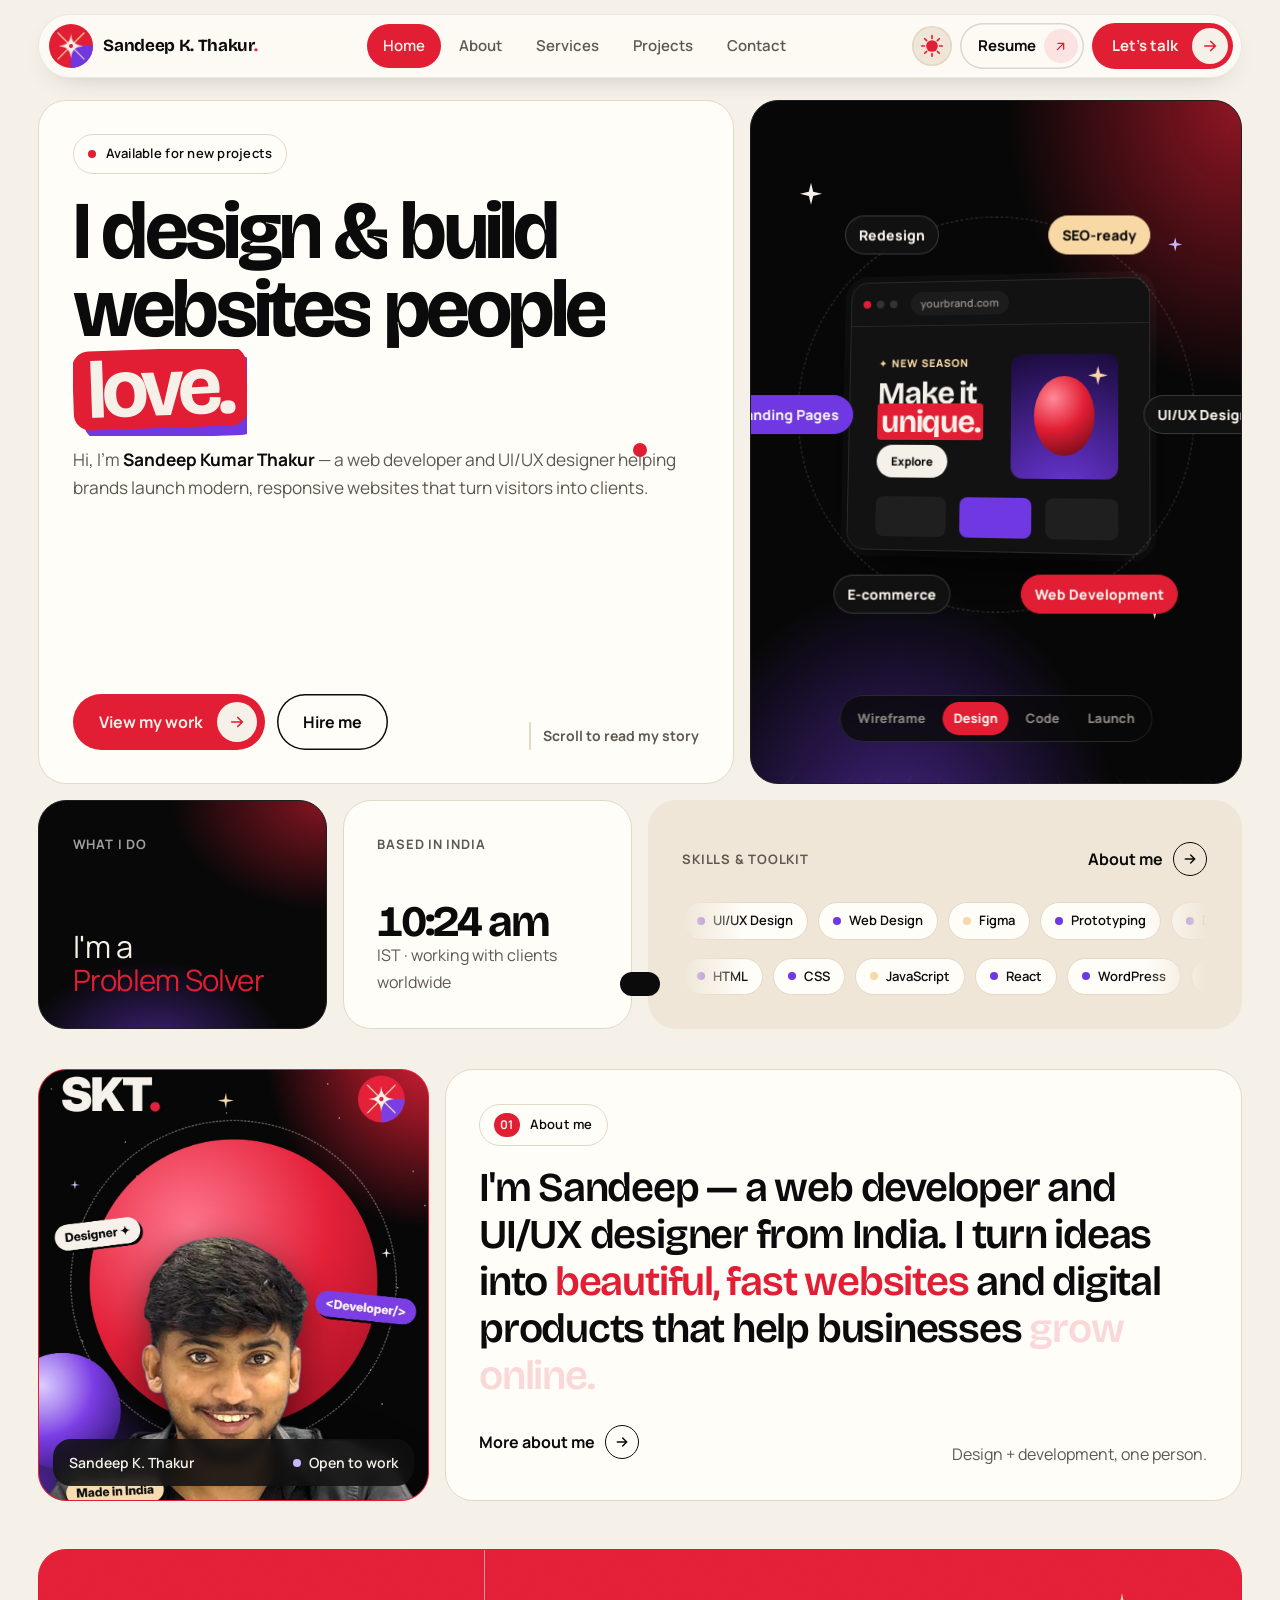
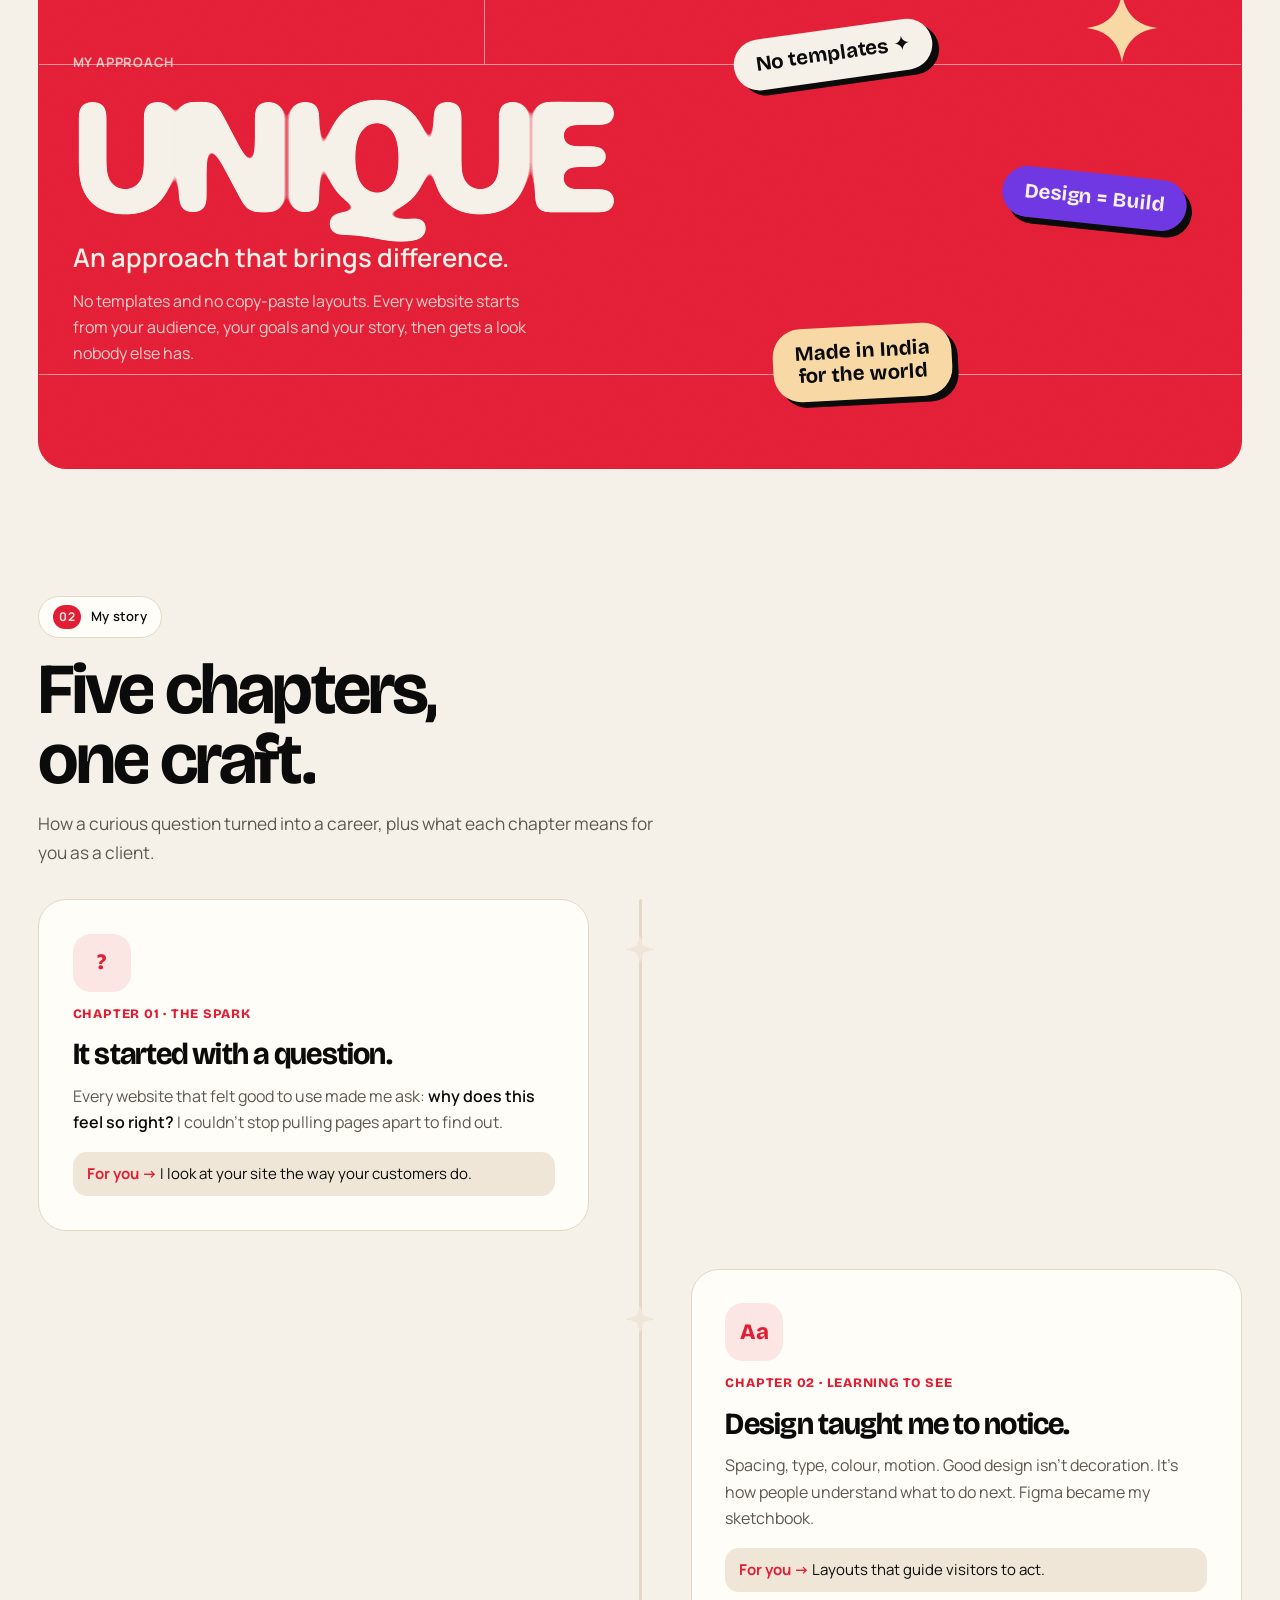
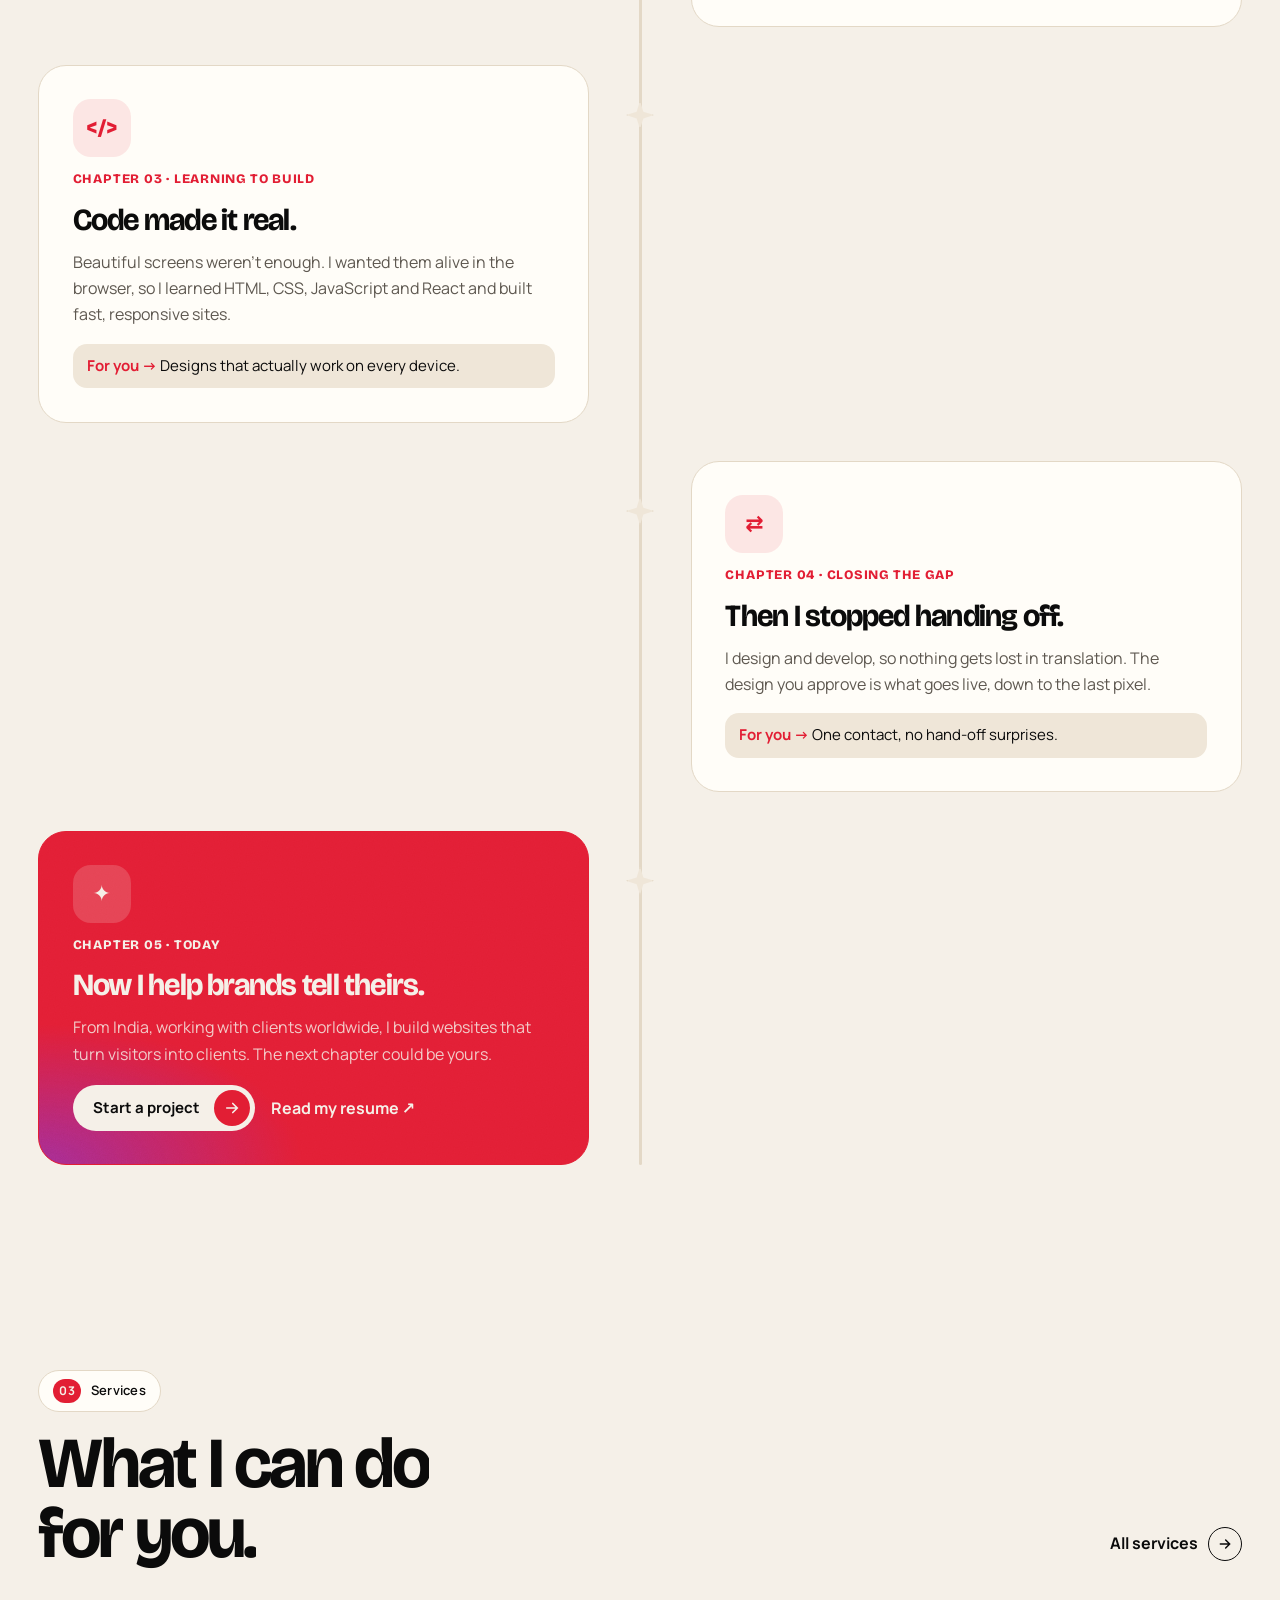
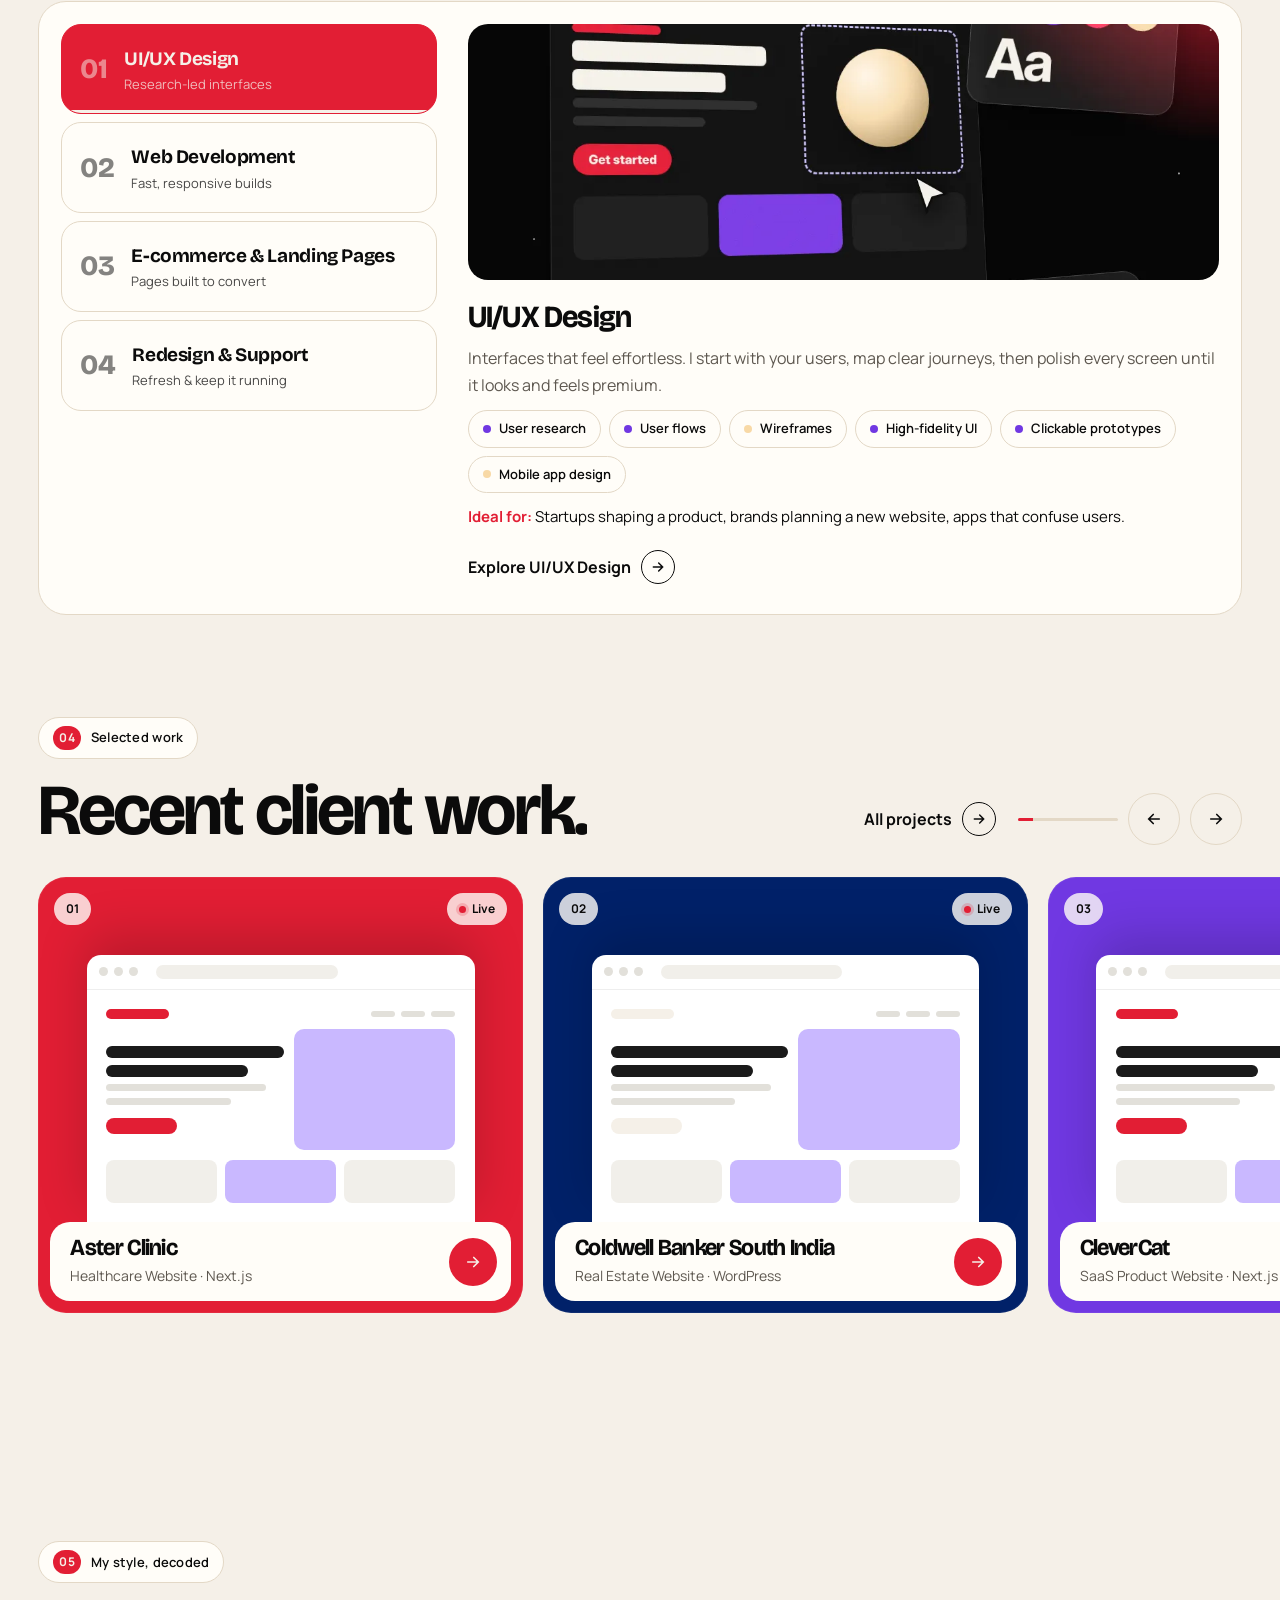
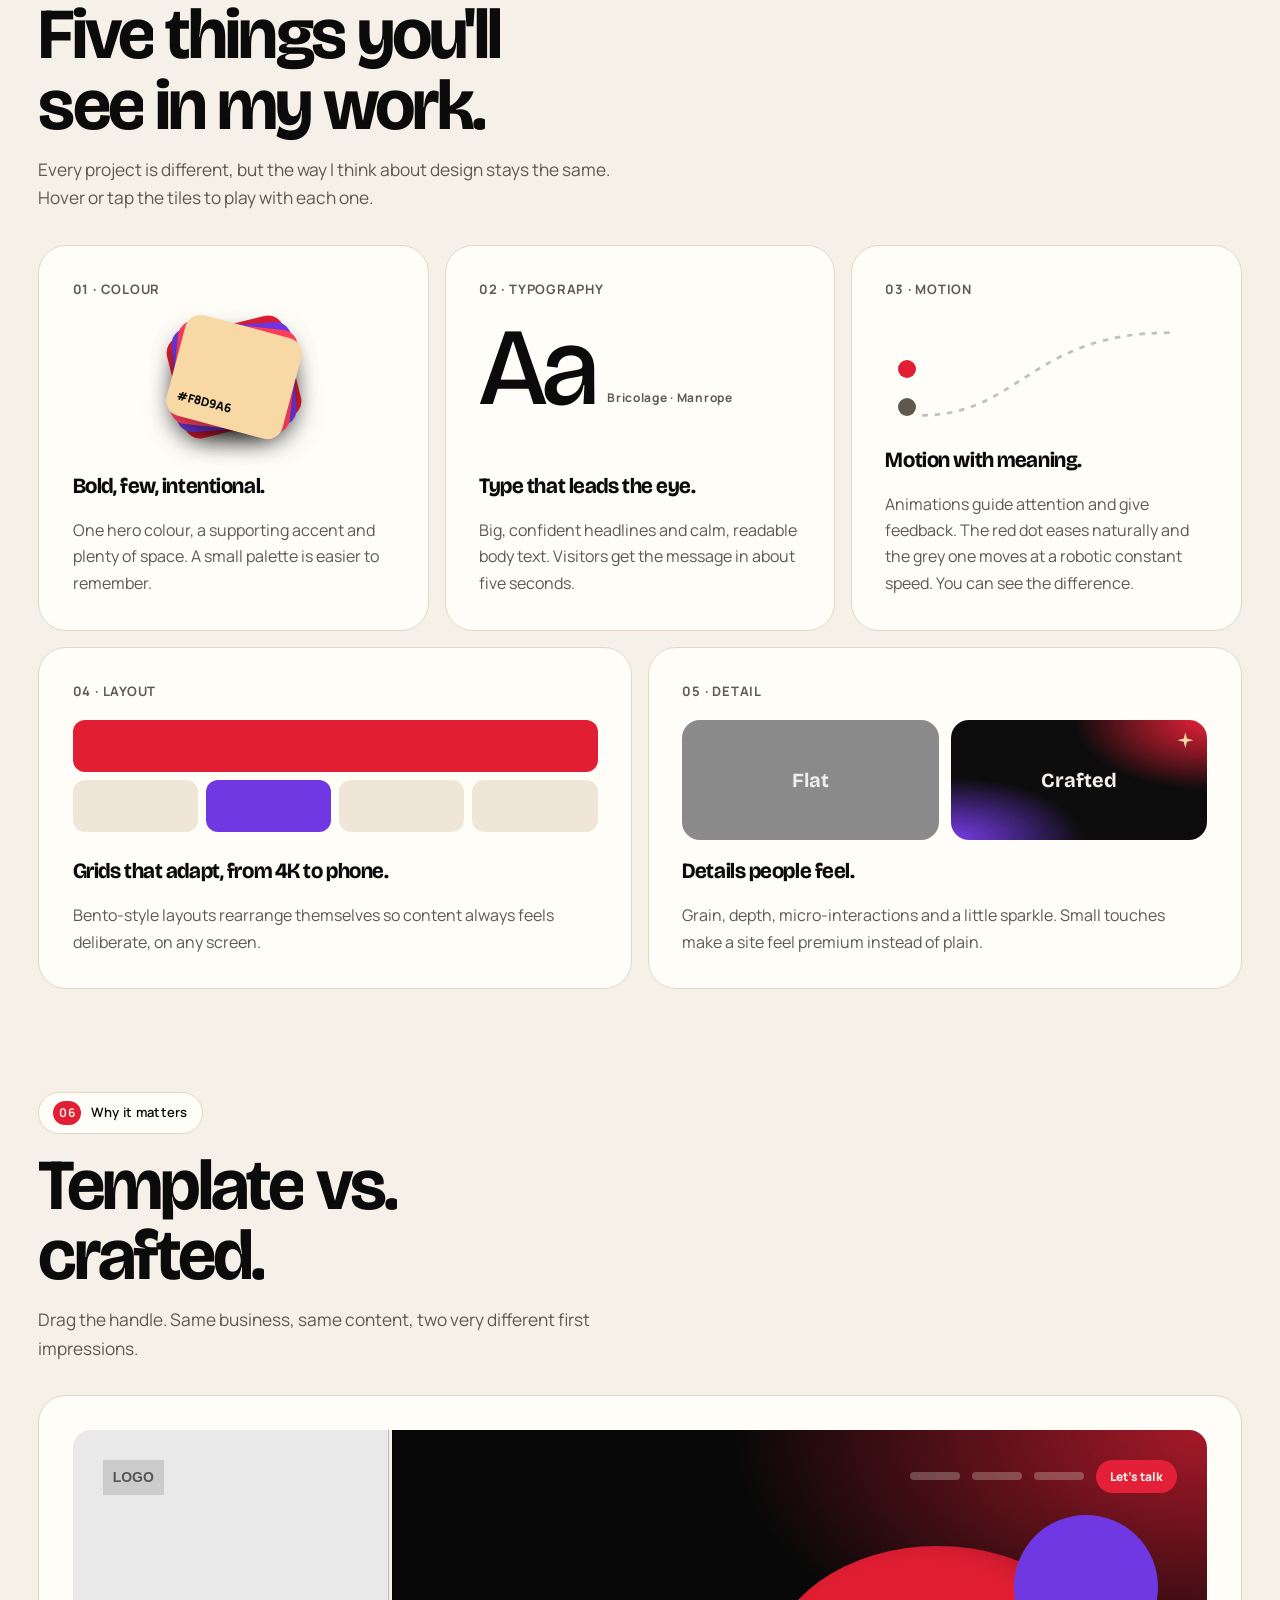
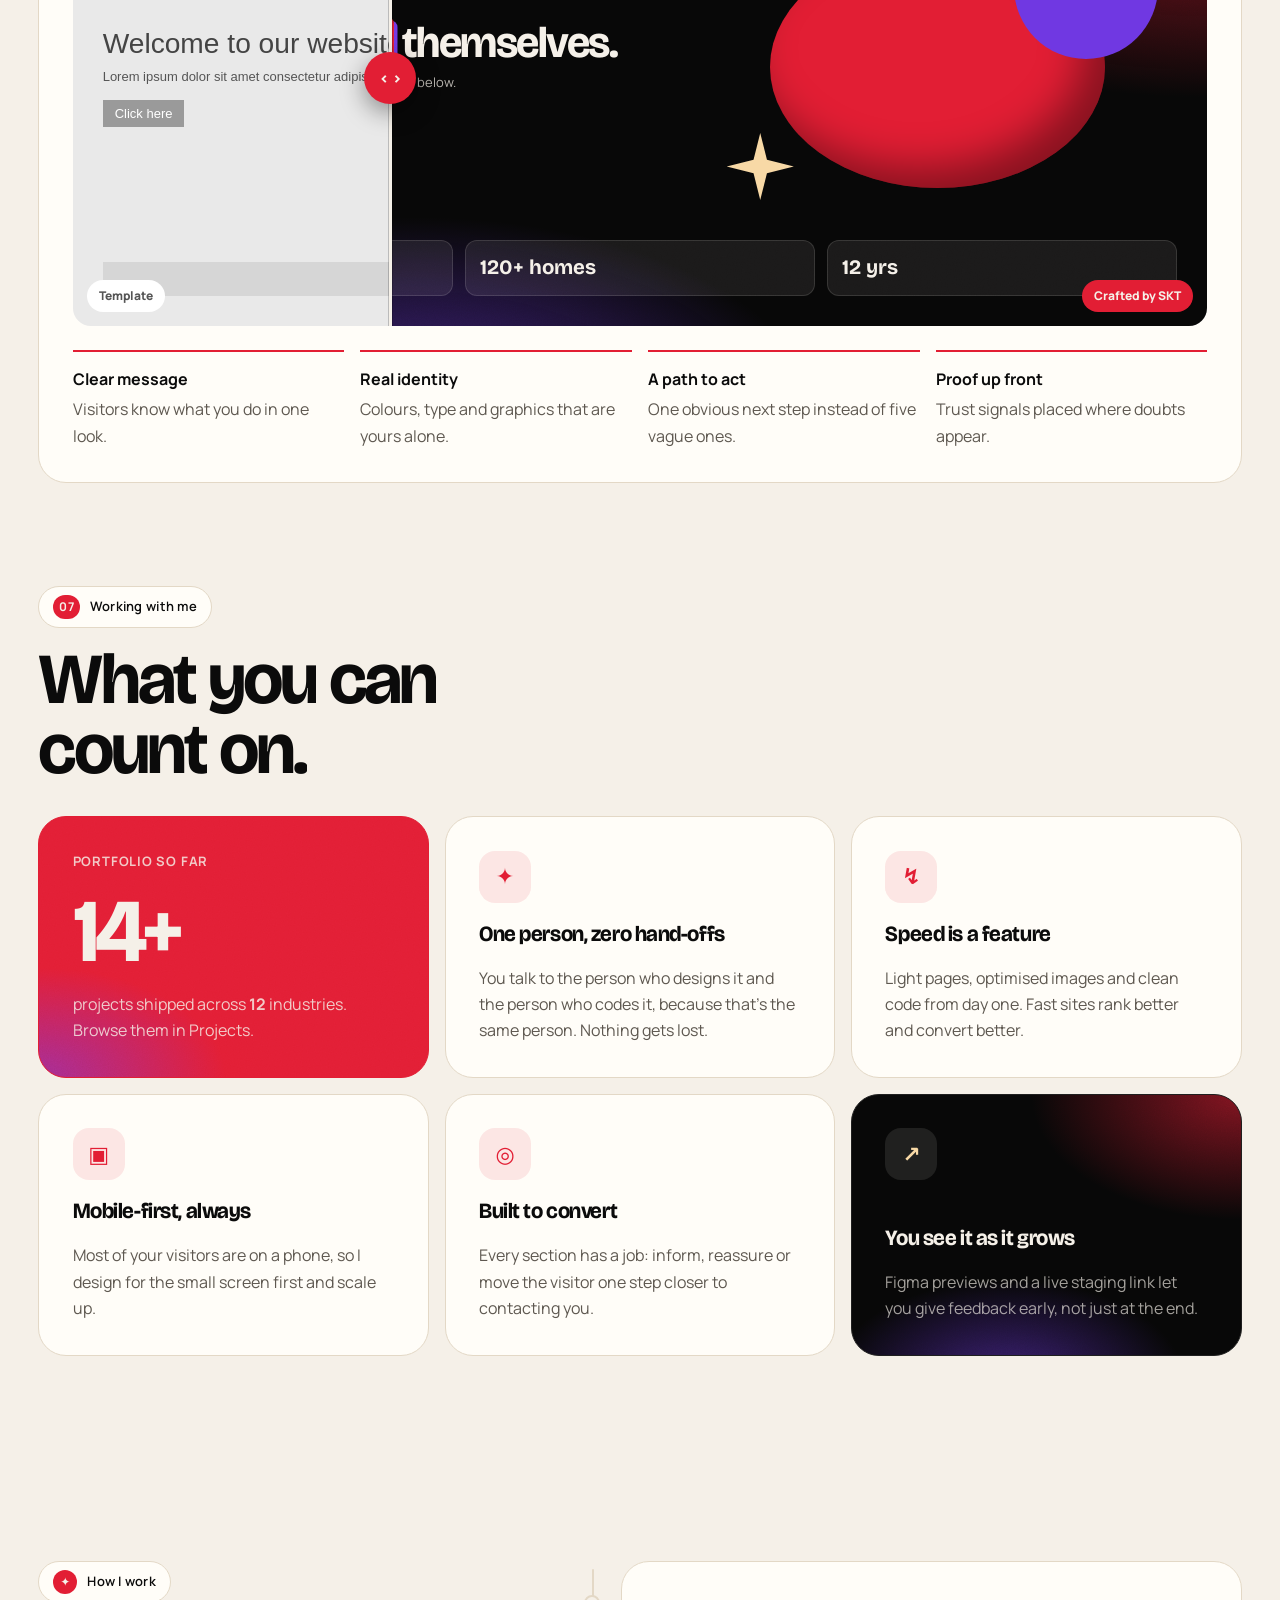
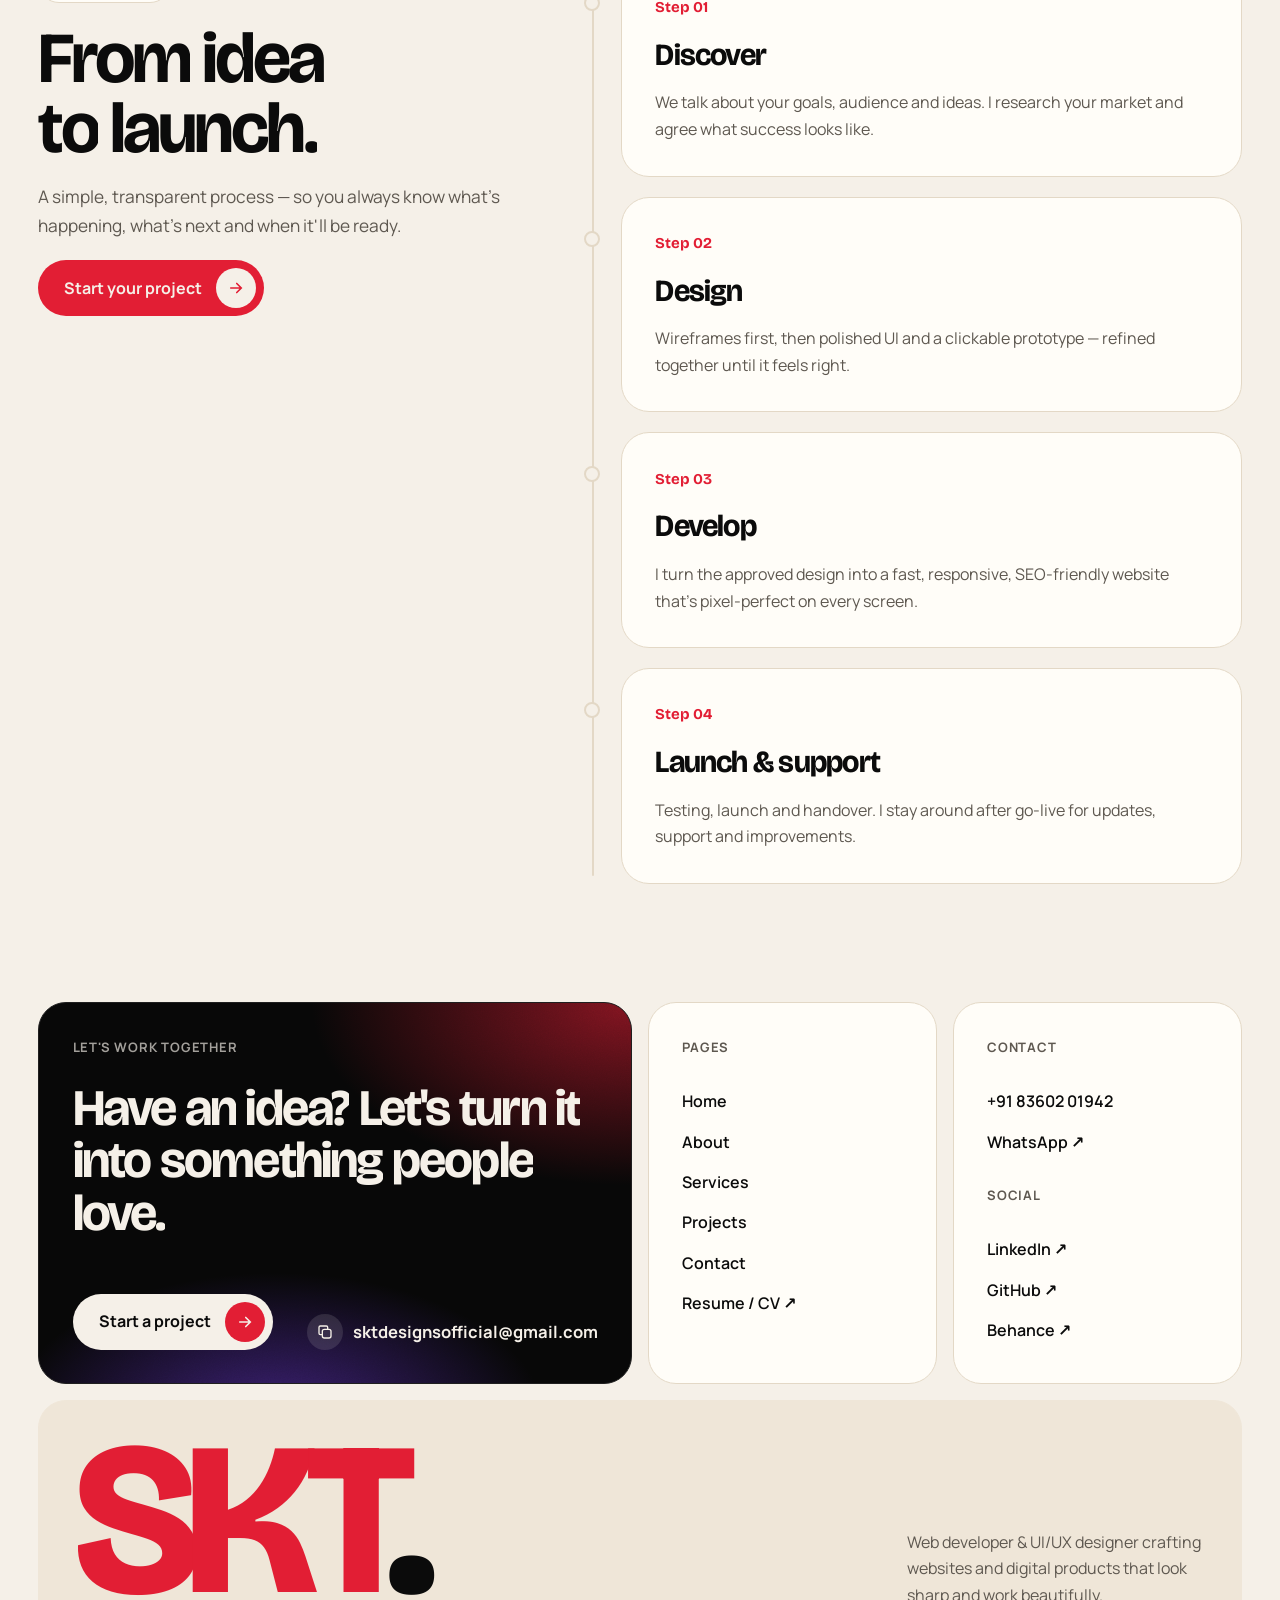
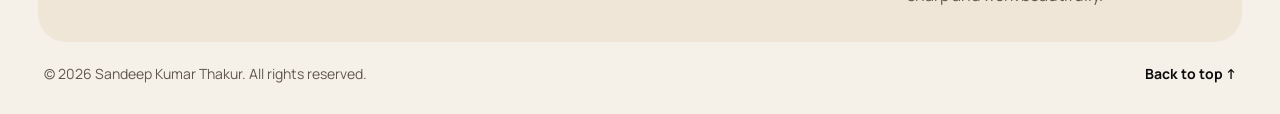
==== commit 5a8c1790: "change navbar" ====
--- a/index.html
+++ b/index.html
@@ -69,11 +69,11 @@
   </div>
 </header>
 <nav class="mobile-menu" id="mobile-menu" aria-label="Mobile">
-    <a class="mm-tile" href="index.html" style="--i:0"><small>01</small><strong>Home</strong></a>
-    <a class="mm-tile" href="about.html" style="--i:1"><small>02</small><strong>About</strong></a>
-    <a class="mm-tile" href="services.html" style="--i:2"><small>03</small><strong>Services</strong></a>
-    <a class="mm-tile" href="projects.html" style="--i:3"><small>04</small><strong>Projects</strong></a>
-    <a class="mm-tile" href="contact.html" style="--i:4"><small>05</small><strong>Contact</strong></a>
+    <a class="mm-tile" href="index.html" style="--i:0"><small>01. </small><strong>Home</strong></a>
+    <a class="mm-tile" href="about.html" style="--i:1"><small>02. </small><strong>About</strong></a>
+    <a class="mm-tile" href="services.html" style="--i:2"><small>03. </small><strong>Services</strong></a>
+    <a class="mm-tile" href="projects.html" style="--i:3"><small>04. </small><strong>Projects</strong></a>
+    <a class="mm-tile" href="contact.html" style="--i:4"><small>05. </small><strong>Contact</strong></a>
     <a class="mm-tile mm-cv" href="assets/cv/resume.pdf" data-cv target="_blank" rel="noopener" style="--i:5"><small>06 · New tab ↗</small><strong>Resume</strong></a>
     <div class="mm-tile wide" style="--i:6"><small>Say hello</small><a href="mailto:sktdesignsofficial@gmail.com">sktdesignsofficial@gmail.com</a><a href="tel:+918360201942">+91 83602 01942</a><span style="display:flex;gap:16px;flex-wrap:wrap"><a href="https://www.linkedin.com/in/sandeepkumarthakur1" target="_blank" rel="noopener">LinkedIn ↗</a><a href="https://github.com/SandeepKumarThakur1" target="_blank" rel="noopener">GitHub ↗</a><a href="https://www.behance.net/sktdesigns" target="_blank" rel="noopener">Behance ↗</a></span></div>
 </nav>
--- a/assets/css/style.css
+++ b/assets/css/style.css
@@ -1102,7 +1102,7 @@
 .rail-btn{width:52px;height:52px;border-radius:50%;display:grid;place-items:center;border:1.5px solid var(--line);transition:all .3s}
 .rail-btn:hover{background:var(--red);border-color:var(--red);color:var(--light)}
 .rail-btn svg{width:18px;height:18px}
-.rail-prog{width:120px;height:3px;border-radius:3px;background:var(--line);overflow:hidden}.rail-prog b{display:block;height:100%;width:100%;background:var(--red);transform-origin:left;transform:scaleX(.2)}
+.rail-prog{width:100px;height:3px;border-radius:3px;background:var(--line);overflow:hidden}.rail-prog b{display:block;height:100%;width:100%;background:var(--red);transform-origin:left;transform:scaleX(.2)}
 .work-rail{margin-inline:calc(var(--pad) * -1)}
 .work-track{display:flex;gap:var(--gap);overflow-x:auto;scroll-snap-type:x mandatory;padding:4px var(--pad) 18px;scrollbar-width:none;cursor:grab;overscroll-behavior-x:contain}
 .work-track::-webkit-scrollbar{display:none}
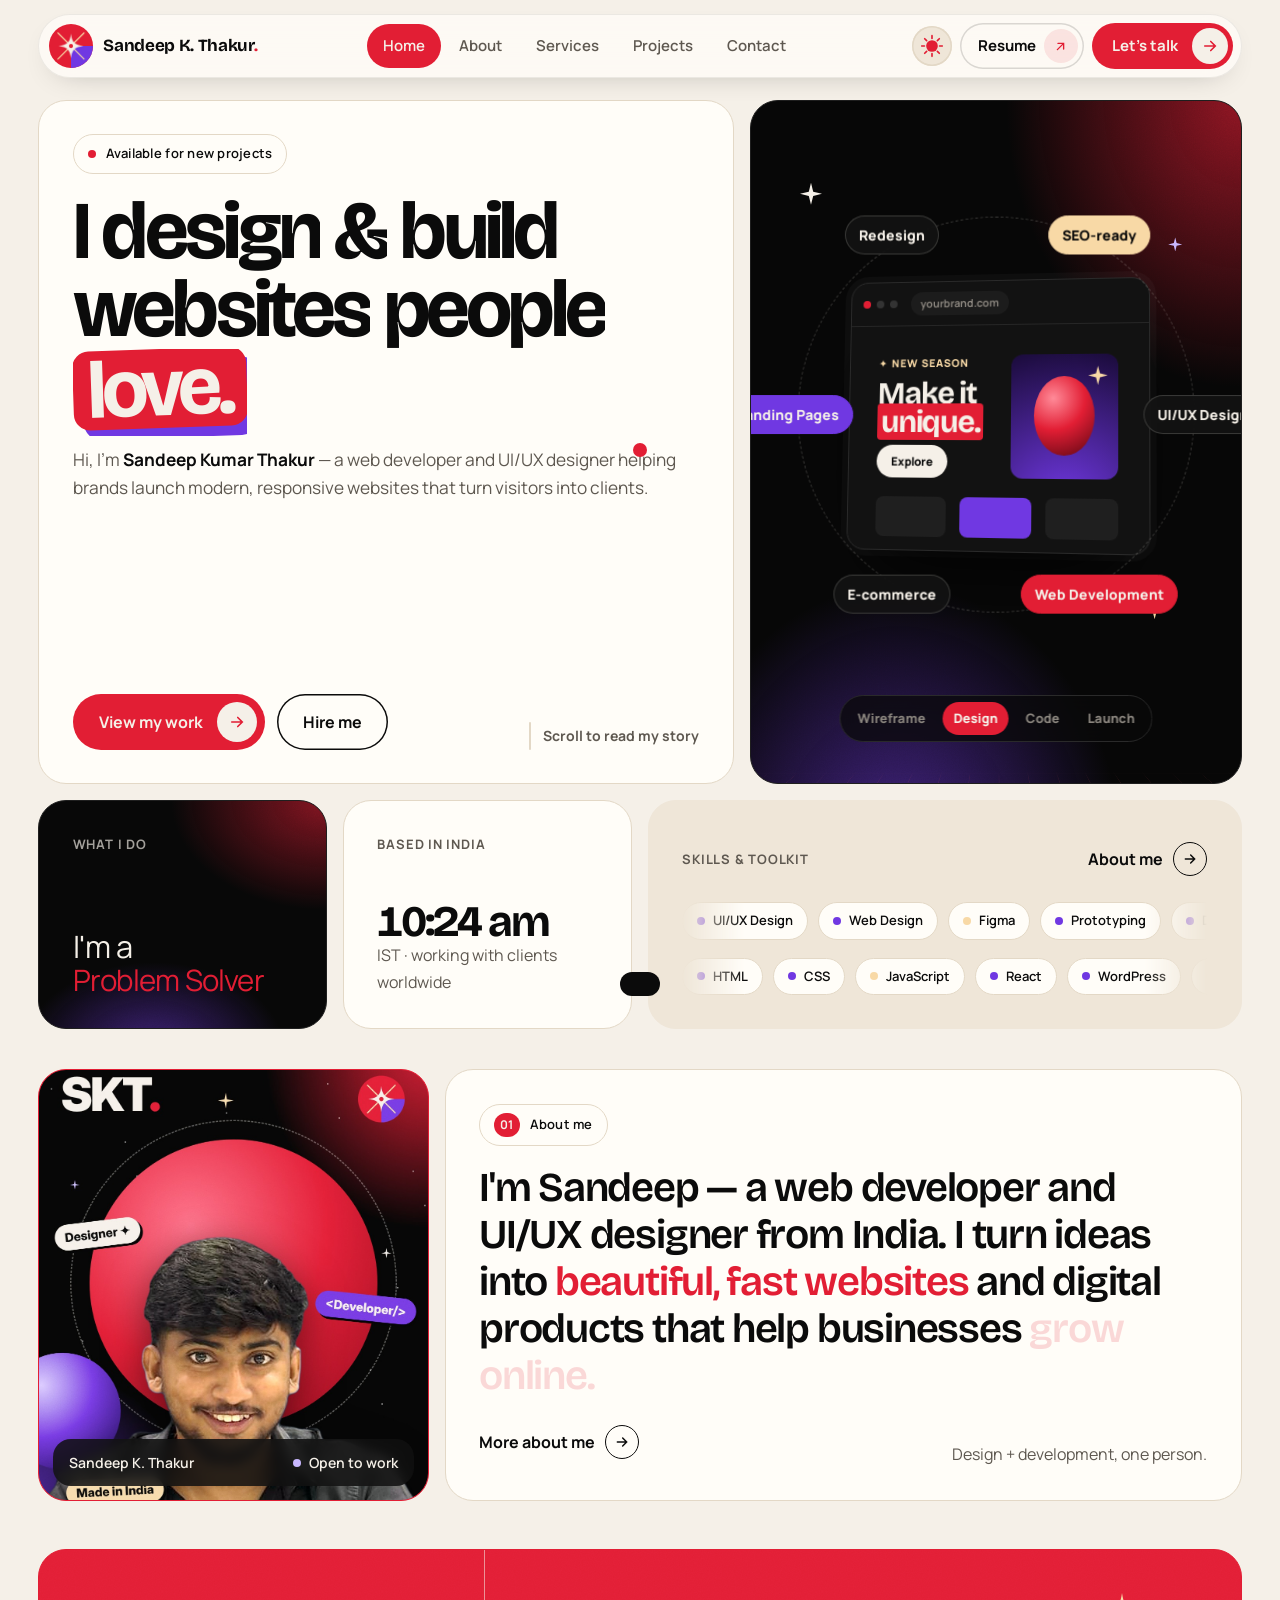
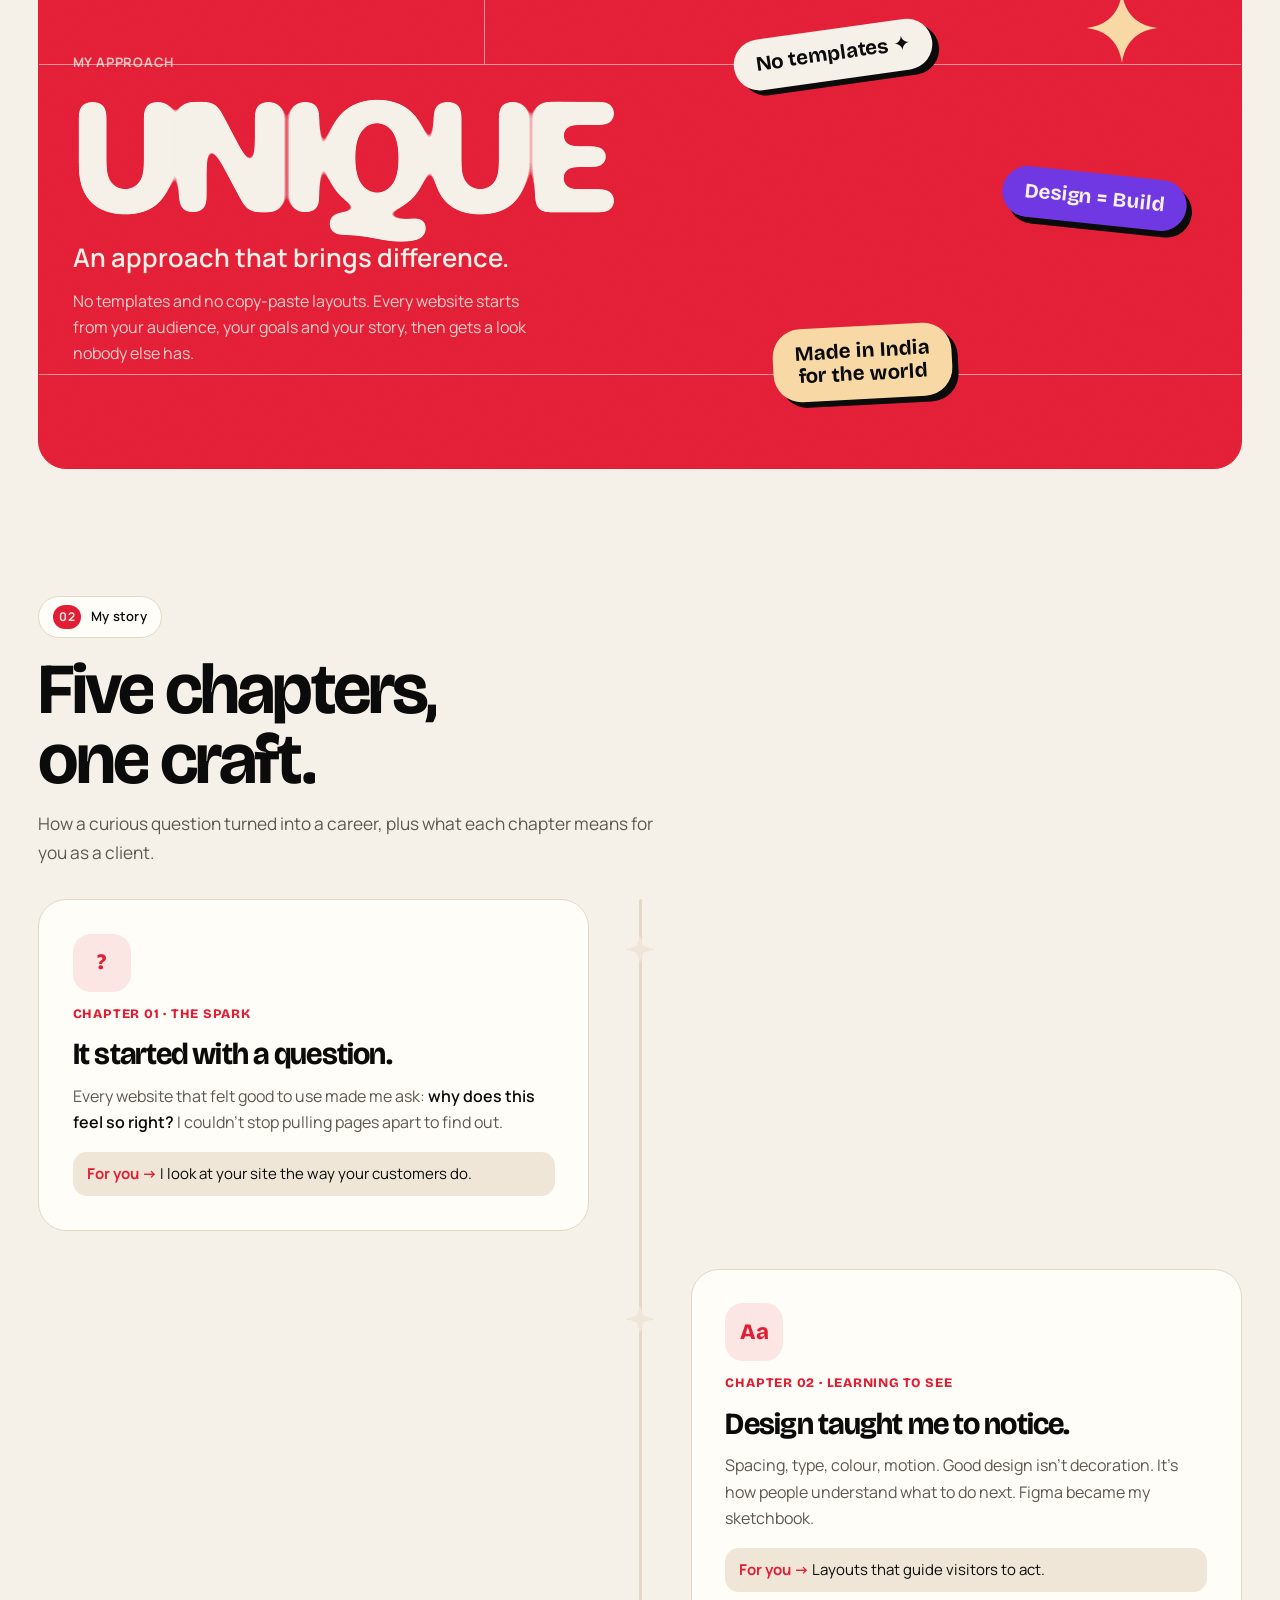
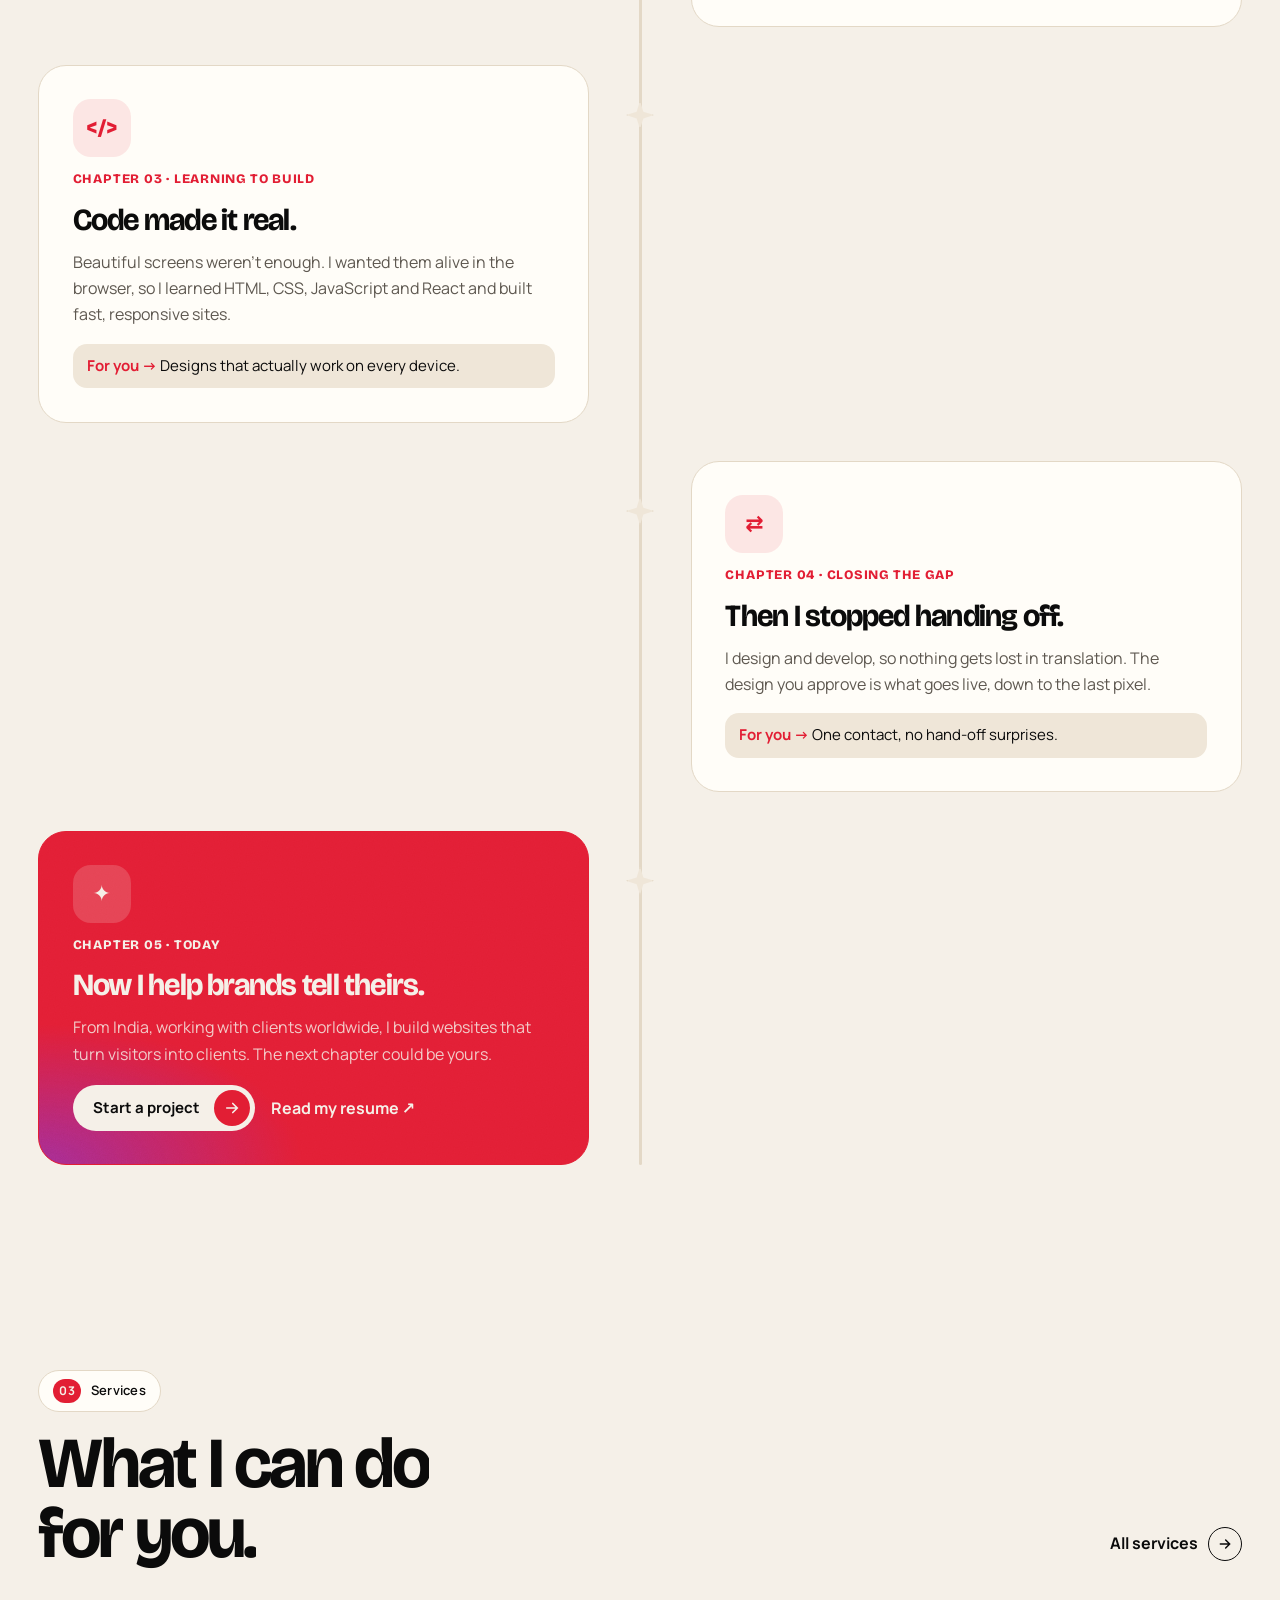
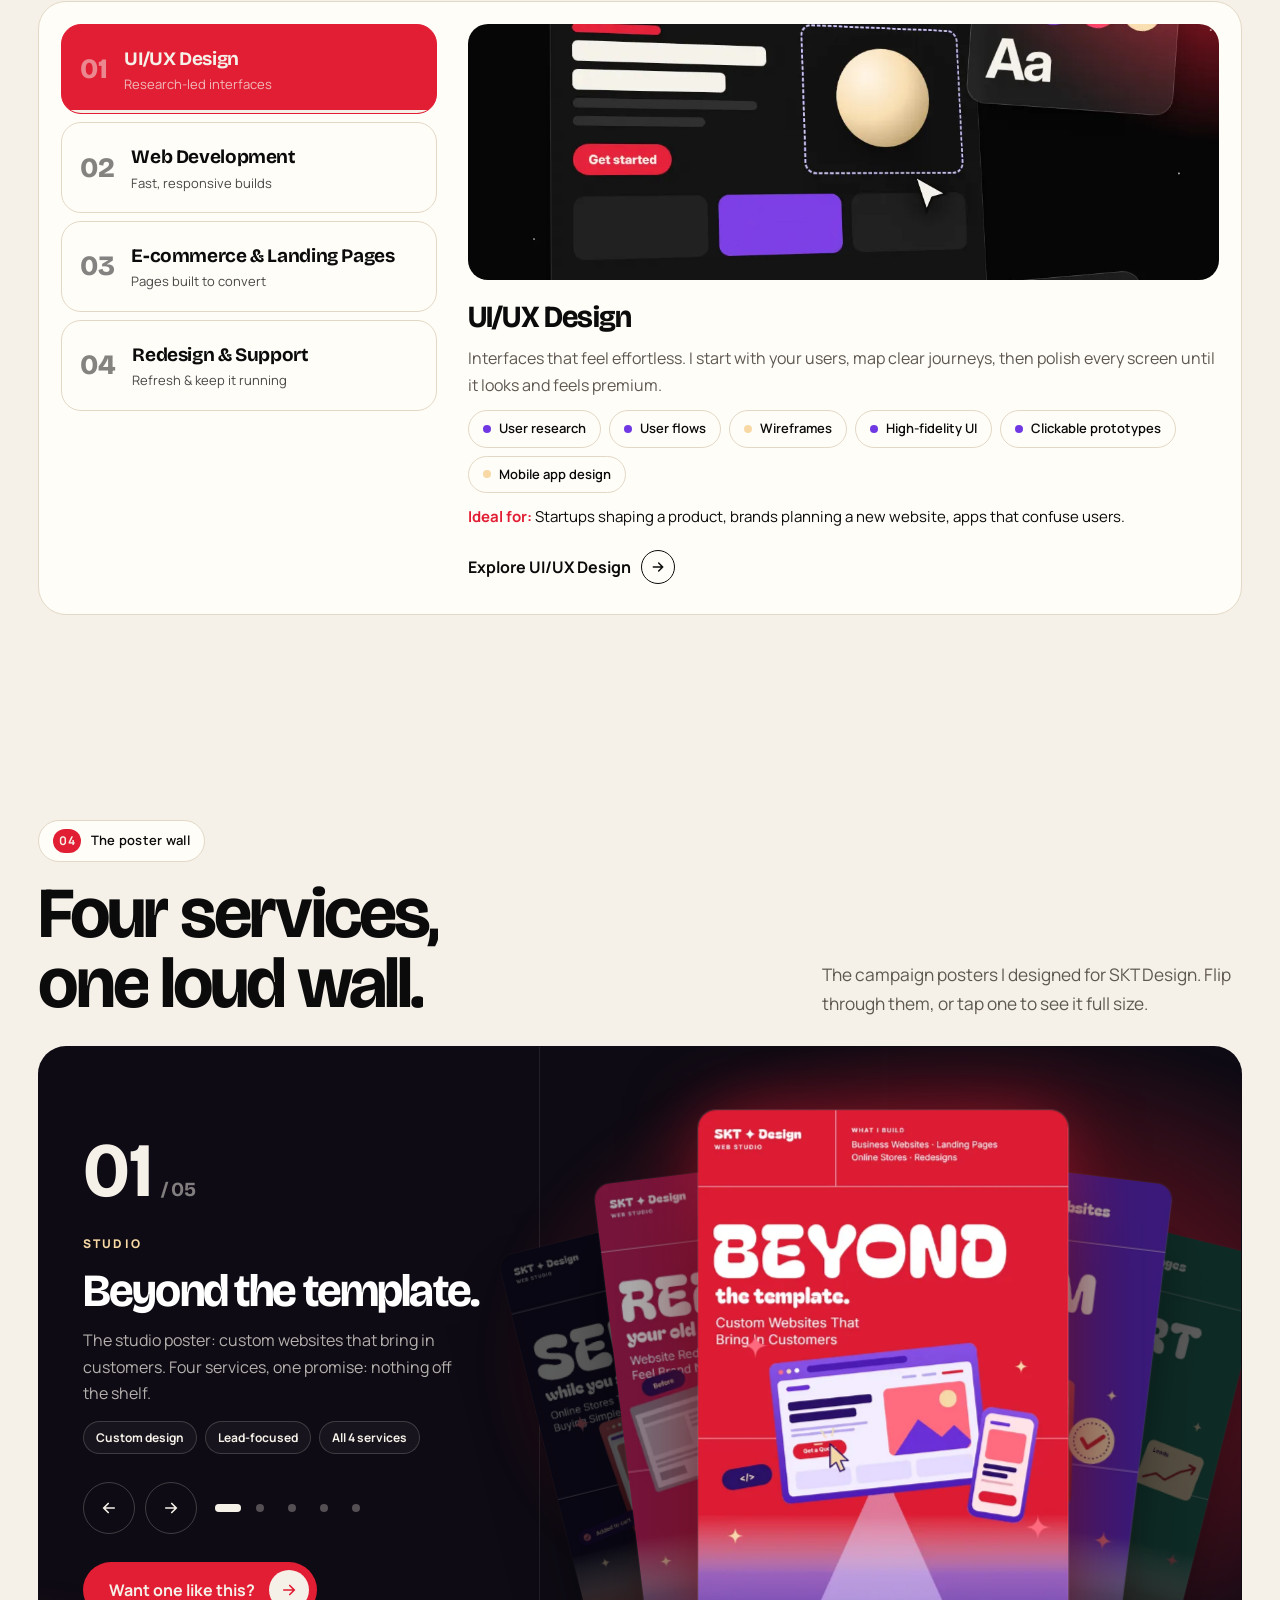
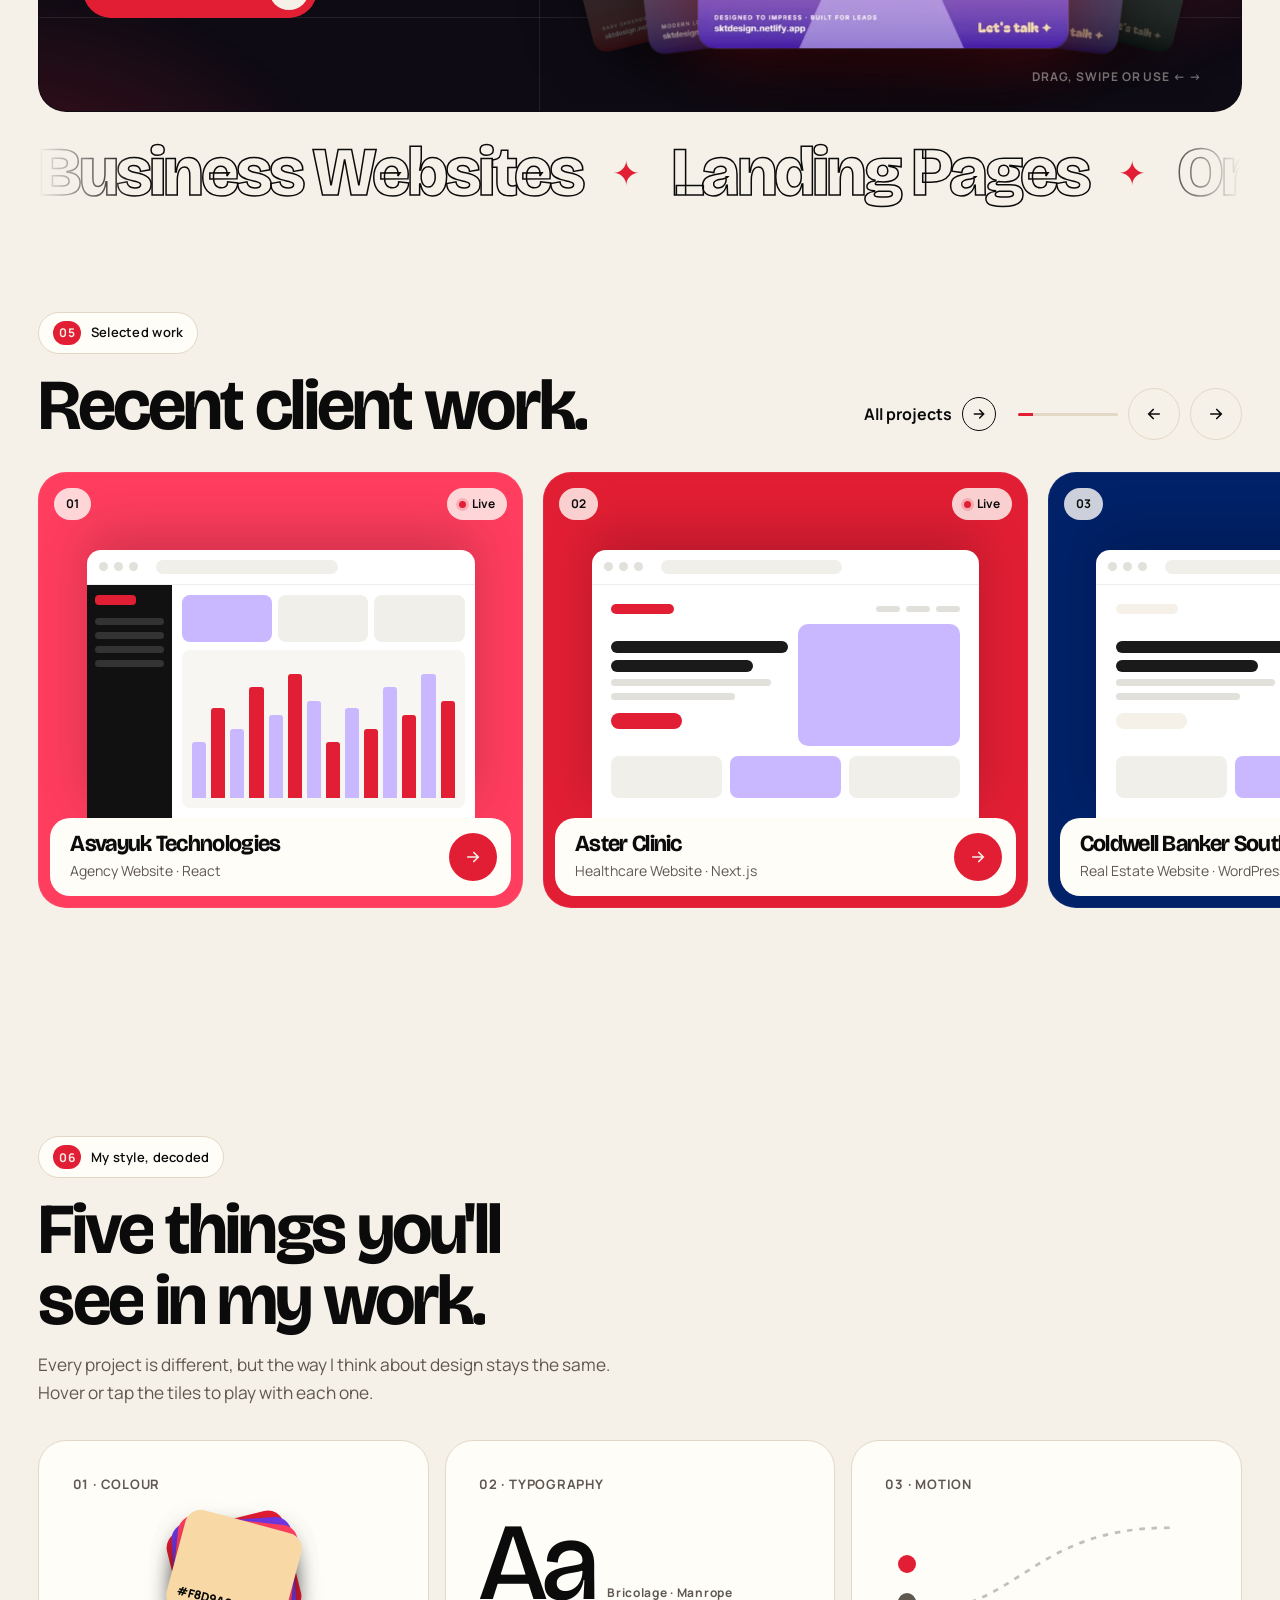
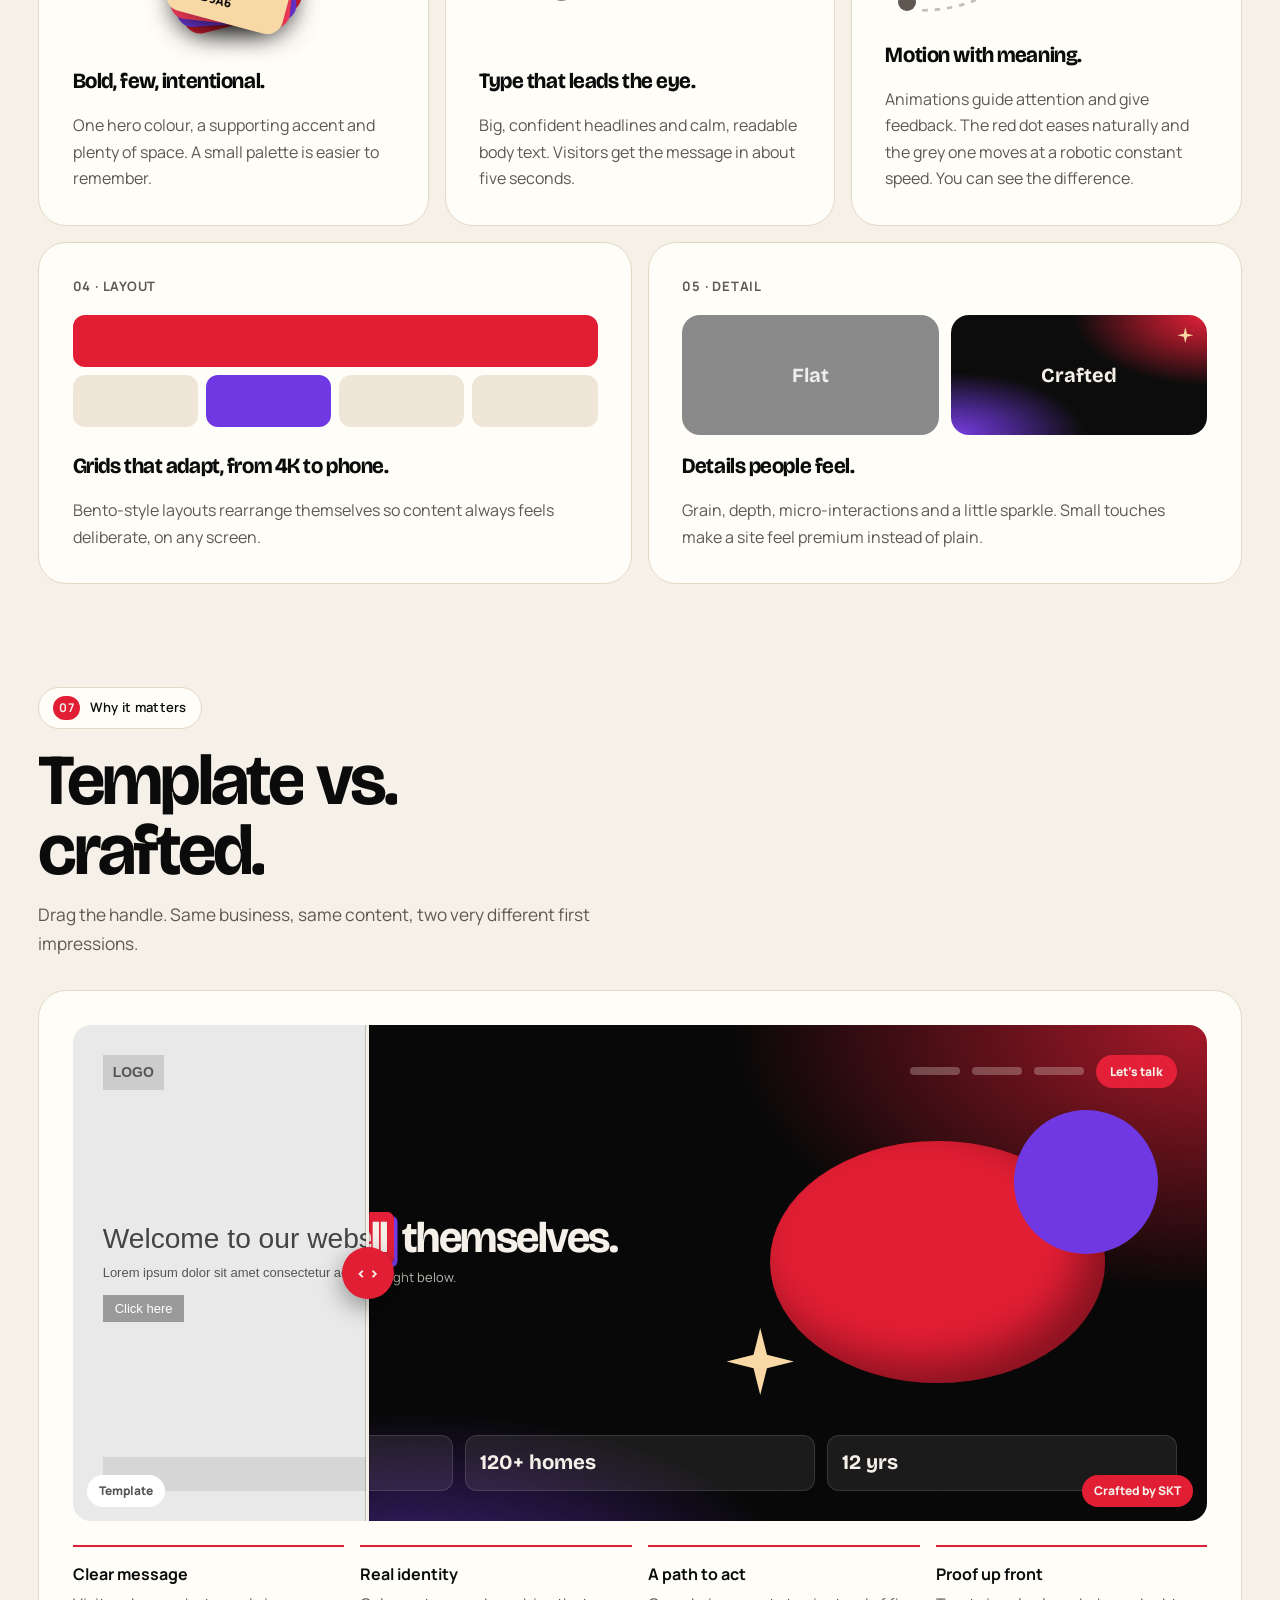
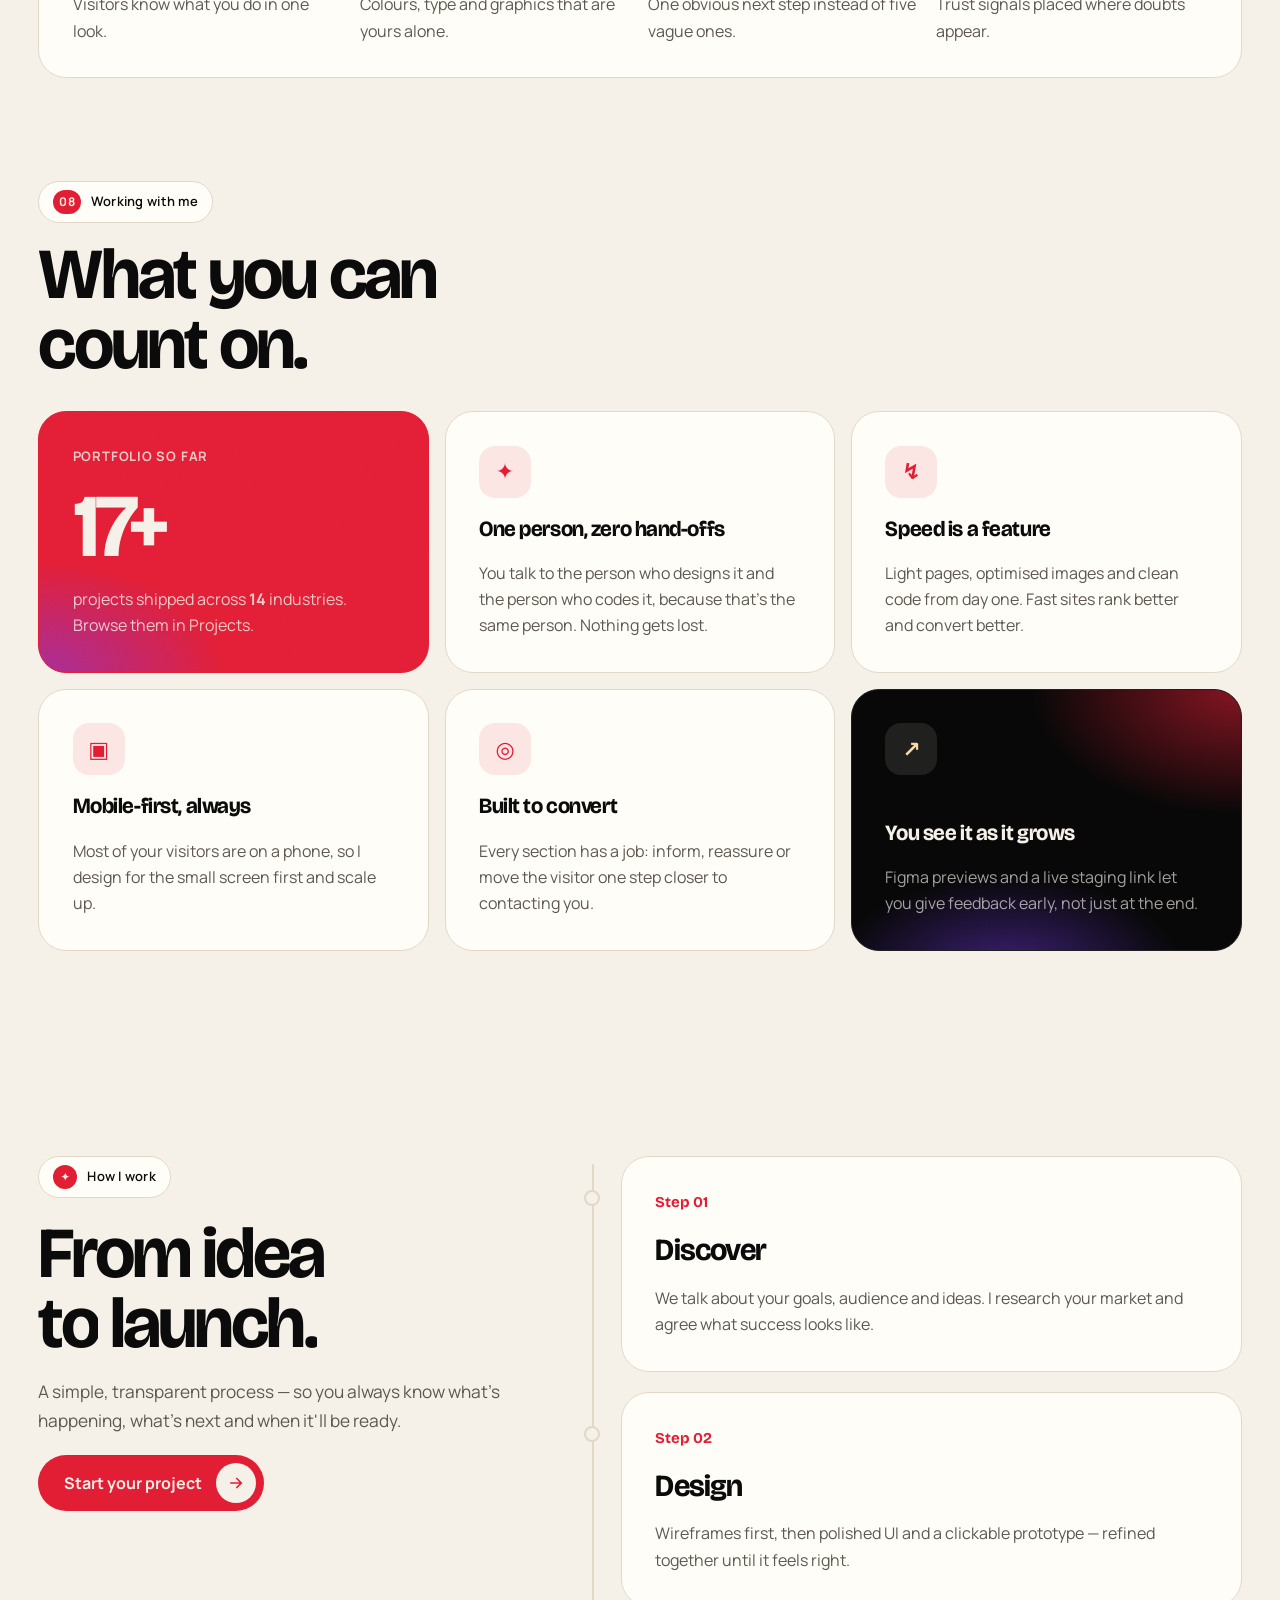
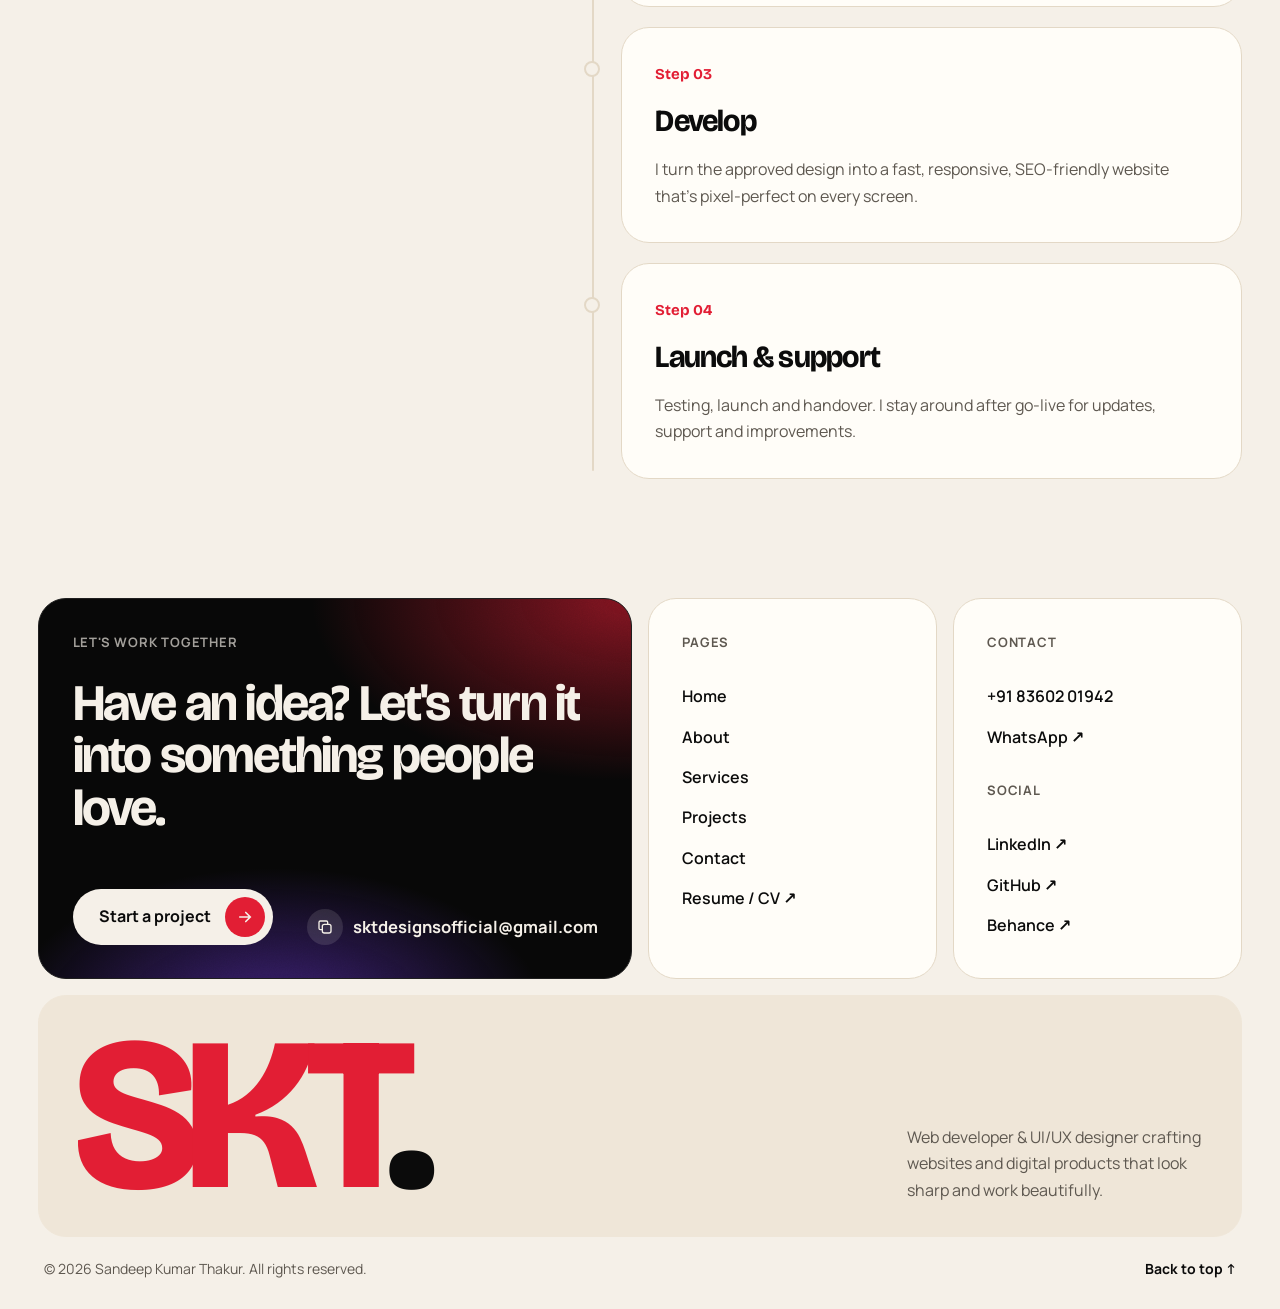
==== commit 3109fdda: "add new section services" ====
--- a/index.html
+++ b/index.html
@@ -36,6 +36,7 @@
 <link rel="preconnect" href="https://fonts.gstatic.com" crossorigin>
 <link rel="stylesheet" href="https://fonts.googleapis.com/css2?family=Bricolage+Grotesque:opsz,wght@12..96,500;12..96,600;12..96,700;12..96,800&family=Manrope:wght@400;500;600;700;800&display=swap">
 <link rel="stylesheet" href="assets/css/style.css">
+<link rel="stylesheet" href="assets/css/posters.css">
 </head>
 <body>
 <a href="#main" class="skip">Skip to content</a>
@@ -212,10 +213,69 @@
   </div>
 </section>
 
+<!-- ===== Poster wall ===== -->
+<section class="section pw-sec" aria-labelledby="pw-title">
+  <div class="container">
+    <div class="work-head">
+      <div style="display:flex;flex-direction:column;gap:16px"><span class="eyebrow fade" style="align-self:flex-start"><b>04</b>The poster wall</span><h2 class="t-xl" id="pw-title" data-rv>Four services,<br>one loud wall.</h2></div>
+      <p class="lead fade" style="max-width:420px">The campaign posters I designed for SKT Design. Flip through them, or tap one to see it full size.</p>
+    </div>
+    <div class="pw tile pop" data-pw style="--accent:#E21E34">
+      <div class="pw-glow" aria-hidden="true"></div>
+      <div class="pw-grid-lines" aria-hidden="true"><i></i><i></i></div>
+      <div class="pw-info">
+        <div class="pw-count" aria-hidden="true"><b class="pw-n">01</b><span>/ 05</span></div>
+        <div class="pw-copy" aria-live="polite">
+          <span class="pw-k">Studio</span>
+          <h3 class="pw-t">Beyond the template.</h3>
+          <p class="pw-d">The studio poster: custom websites that bring in customers. Four services, one promise: nothing off the shelf.</p>
+          <div class="pw-tags"><span>Custom design</span><span>Lead-focused</span><span>All 4 services</span></div>
+        </div>
+        <div class="pw-ctrl">
+          <button class="rail-btn" type="button" data-pw-prev aria-label="Previous poster"><svg viewBox="0 0 24 24" fill="none" stroke="currentColor" stroke-width="2.2" stroke-linecap="round" aria-hidden="true"><path d="M19 12H5M11 6l-6 6 6 6"/></svg></button>
+          <button class="rail-btn" type="button" data-pw-next aria-label="Next poster"><svg viewBox="0 0 24 24" fill="none" stroke="currentColor" stroke-width="2.2" stroke-linecap="round" aria-hidden="true"><path d="M5 12h14M13 6l6 6-6 6"/></svg></button>
+          <div class="pw-dots"><button type="button" class="pw-dot on" data-go="0" aria-label="Show poster 1"><i></i></button><button type="button" class="pw-dot" data-go="1" aria-label="Show poster 2"><i></i></button><button type="button" class="pw-dot" data-go="2" aria-label="Show poster 3"><i></i></button><button type="button" class="pw-dot" data-go="3" aria-label="Show poster 4"><i></i></button><button type="button" class="pw-dot" data-go="4" aria-label="Show poster 5"><i></i></button></div>
+        </div>
+        <a href="contact.html" class="btn magnetic pw-cta" data-label="Contact">Want one like this?<span class="ic"><svg viewBox="0 0 24 24" fill="none" stroke="currentColor" stroke-width="2.2" stroke-linecap="round" aria-hidden="true"><path d="M5 12h14M13 6l6 6-6 6"/></svg></span></a>
+      </div>
+      <div class="pw-deck" aria-roledescription="carousel" aria-label="Service posters">
+        <button class="pw-card" type="button" style="--c:#E21E34" data-i="0" data-k="Studio" data-t="Beyond the template." data-d="The studio poster: custom websites that bring in customers. Four services, one promise: nothing off the shelf." data-tags="Custom design|Lead-focused|All 4 services" data-full="assets/img/posters/poster-studio.webp" data-cursor="View" aria-label="Studio: Beyond the template. (open poster)">
+          <picture><source srcset="assets/img/posters/poster-studio-sm.webp 550w, assets/img/posters/poster-studio.webp 1100w" sizes="(max-width:860px) 60vw, 380px" type="image/webp"><img src="assets/img/posters/poster-studio.jpg" alt="SKT Design services poster: Beyond the template, custom websites that bring in customers" width="1100" height="1600" loading="lazy" decoding="async"></picture>
+          <span class="pw-shine" aria-hidden="true"></span>
+        </button>
+        <button class="pw-card" type="button" style="--c:#6A2BE0" data-i="1" data-k="Service 01" data-t="Premium &amp; trusted." data-d="Business websites that build trust and bring enquiries, with a brand-first look that works on every screen." data-tags="Brand-first|Fast|Every screen" data-full="assets/img/posters/poster-business.webp" data-cursor="View" aria-label="Service 01: Premium & trusted. (open poster)">
+          <picture><source srcset="assets/img/posters/poster-business-sm.webp 550w, assets/img/posters/poster-business.webp 1100w" sizes="(max-width:860px) 60vw, 380px" type="image/webp"><img src="assets/img/posters/poster-business.jpg" alt="Business Websites poster: Premium and trusted, websites that build trust and bring enquiries" width="1100" height="1600" loading="lazy" decoding="async"></picture>
+          <span class="pw-shine" aria-hidden="true"></span>
+        </button>
+        <button class="pw-card" type="button" style="--c:#13896F" data-i="2" data-k="Service 02" data-t="Convert every click." data-d="Landing pages built for one goal: leads. One clear message, one strong call to action, nothing in the way." data-tags="One goal|Fast|Strong CTA" data-full="assets/img/posters/poster-landing.webp" data-cursor="View" aria-label="Service 02: Convert every click. (open poster)">
+          <picture><source srcset="assets/img/posters/poster-landing-sm.webp 550w, assets/img/posters/poster-landing.webp 1100w" sizes="(max-width:860px) 60vw, 380px" type="image/webp"><img src="assets/img/posters/poster-landing.jpg" alt="Landing Pages poster: Convert every click, landing pages built for one goal, leads" width="1100" height="1600" loading="lazy" decoding="async"></picture>
+          <span class="pw-shine" aria-hidden="true"></span>
+        </button>
+        <button class="pw-card" type="button" style="--c:#7038E2" data-i="3" data-k="Service 03" data-t="Sell while you sleep." data-d="Online stores that make buying simple, with easy checkout, mobile-first product pages and a design built to sell." data-tags="Easy checkout|Mobile-first|Built to sell" data-full="assets/img/posters/poster-stores.webp" data-cursor="View" aria-label="Service 03: Sell while you sleep. (open poster)">
+          <picture><source srcset="assets/img/posters/poster-stores-sm.webp 550w, assets/img/posters/poster-stores.webp 1100w" sizes="(max-width:860px) 60vw, 380px" type="image/webp"><img src="assets/img/posters/poster-stores.jpg" alt="Online Stores poster: Sell while you sleep, online stores that make buying simple" width="1100" height="1600" loading="lazy" decoding="async"></picture>
+          <span class="pw-shine" aria-hidden="true"></span>
+        </button>
+        <button class="pw-card" type="button" style="--c:#D6206A" data-i="4" data-k="Service 04" data-t="Refresh your old site." data-d="Website redesigns that feel brand new: a modern look, faster pages and more enquiries from the traffic you already have." data-tags="Modern look|Faster|More enquiries" data-full="assets/img/posters/poster-redesign.webp" data-cursor="View" aria-label="Service 04: Refresh your old site. (open poster)">
+          <picture><source srcset="assets/img/posters/poster-redesign-sm.webp 550w, assets/img/posters/poster-redesign.webp 1100w" sizes="(max-width:860px) 60vw, 380px" type="image/webp"><img src="assets/img/posters/poster-redesign.jpg" alt="Website Redesigns poster: Refresh your old site, redesigns that feel brand new" width="1100" height="1600" loading="lazy" decoding="async"></picture>
+          <span class="pw-shine" aria-hidden="true"></span>
+        </button>
+      </div>
+      <span class="pw-hint" aria-hidden="true">Drag, swipe or use ← →</span>
+    </div>
+    <div class="pw-marquee" aria-hidden="true"><div class="pw-mq-track"><span>Business Websites</span><i>✦</i><span>Landing Pages</span><i>✦</i><span>Online Stores</span><i>✦</i><span>Redesigns</span><i>✦</i><span>Business Websites</span><i>✦</i><span>Landing Pages</span><i>✦</i><span>Online Stores</span><i>✦</i><span>Redesigns</span><i>✦</i></div></div>
+  </div>
+  <dialog class="pw-lb" aria-label="Poster viewer">
+    <button class="pw-lb-x" type="button" data-pw-close aria-label="Close">✕</button>
+    <button class="pw-lb-nav l" type="button" data-pw-lprev aria-label="Previous poster"><svg viewBox="0 0 24 24" fill="none" stroke="currentColor" stroke-width="2.2" stroke-linecap="round" aria-hidden="true"><path d="M19 12H5M11 6l-6 6 6 6"/></svg></button>
+    <figure><img class="pw-lb-img" src="" alt=""><figcaption class="pw-lb-cap"></figcaption></figure>
+    <button class="pw-lb-nav r" type="button" data-pw-lnext aria-label="Next poster"><svg viewBox="0 0 24 24" fill="none" stroke="currentColor" stroke-width="2.2" stroke-linecap="round" aria-hidden="true"><path d="M5 12h14M13 6l6 6-6 6"/></svg></button>
+  </dialog>
+</section>
+
 <section class="section" style="padding-top:0">
   <div class="container">
     <div class="work-head">
-      <div style="display:flex;flex-direction:column;gap:16px"><span class="eyebrow fade" style="align-self:flex-start"><b>04</b>Selected work</span><h2 class="t-xl" data-rv>Recent client work.</h2></div>
+      <div style="display:flex;flex-direction:column;gap:16px"><span class="eyebrow fade" style="align-self:flex-start"><b>05</b>Selected work</span><h2 class="t-xl" data-rv>Recent client work.</h2></div>
       <div class="rail-ctrl fade"><a href="projects.html" class="link-arrow" data-label="Projects" style="margin-right:12px">All projects <span class="ic"><svg viewBox="0 0 24 24" fill="none" stroke="currentColor" stroke-width="2.2" stroke-linecap="round" aria-hidden="true"><path d="M5 12h14M13 6l6 6-6 6"/></svg></span></a><span class="rail-prog" aria-hidden="true"><b></b></span><button class="rail-btn" type="button" data-rail-prev aria-label="Previous projects"><svg viewBox="0 0 24 24" fill="none" stroke="currentColor" stroke-width="2.2" stroke-linecap="round" aria-hidden="true"><path d="M19 12H5M11 6l-6 6 6 6"/></svg></button><button class="rail-btn" type="button" data-rail-next aria-label="Next projects"><svg viewBox="0 0 24 24" fill="none" stroke="currentColor" stroke-width="2.2" stroke-linecap="round" aria-hidden="true"><path d="M5 12h14M13 6l6 6-6 6"/></svg></button></div>
     </div>
     <div class="work-rail"><div class="work-track" data-projects data-limit="8" aria-label="Selected projects, scroll sideways"></div></div>
@@ -227,7 +287,7 @@
 <section class="section">
   <div class="container">
     <div class="sec-head">
-      <span class="eyebrow fade" style="align-self:flex-start"><b>05</b>My style, decoded</span>
+      <span class="eyebrow fade" style="align-self:flex-start"><b>06</b>My style, decoded</span>
       <h2 class="t-xl" data-rv>Five things you'll<br>see in my work.</h2>
       <p class="lead fade">Every project is different, but the way I think about design stays the same. Hover or tap the tiles to play with each one.</p>
     </div>
@@ -270,7 +330,7 @@
 <section class="section" style="padding-top:0">
   <div class="container">
     <div class="sec-head">
-      <span class="eyebrow fade" style="align-self:flex-start"><b>06</b>Why it matters</span>
+      <span class="eyebrow fade" style="align-self:flex-start"><b>07</b>Why it matters</span>
       <h2 class="t-xl" data-rv>Template vs.<br>crafted.</h2>
       <p class="lead fade">Drag the handle. Same business, same content, two very different first impressions.</p>
     </div>
@@ -304,7 +364,7 @@
 <section class="section" style="padding-top:0">
   <div class="container">
     <div class="sec-head">
-      <span class="eyebrow fade" style="align-self:flex-start"><b>07</b>Working with me</span>
+      <span class="eyebrow fade" style="align-self:flex-start"><b>08</b>Working with me</span>
       <h2 class="t-xl" data-rv>What you can<br>count on.</h2>
     </div>
     <div class="bento">
@@ -379,5 +439,6 @@
 <script src="assets/js/projects.js"></script>
 <script src="assets/js/main.js"></script>
 <script src="assets/js/theme.js"></script>
+<script src="assets/js/posters.js"></script>
 </body>
 </html>
--- a/assets/css/posters.css
+++ b/assets/css/posters.css
@@ -0,0 +1,130 @@
+/* =========================================================
+   POSTER WALL — fanned, colour-shifting poster deck (home)
+   ========================================================= */
+.pw{
+  --accent:#E21E34;
+  display:grid;grid-template-columns:minmax(280px,5fr) 7fr;align-items:center;gap:clamp(20px,3vw,48px);
+  min-height:clamp(560px,52vw,720px);padding:clamp(24px,3.4vw,56px);
+  background:#0E0B14;color:#F5F0E8;border-color:rgba(255,255,255,.08);
+  transition:border-color .8s;
+}
+.pw::after{display:none}
+.pw-glow{position:absolute;inset:-20%;z-index:-1;pointer-events:none;
+  background:
+    radial-gradient(42% 52% at 70% 48%,color-mix(in srgb,var(--accent) 62%,transparent),transparent 70%),
+    radial-gradient(30% 40% at 12% 100%,color-mix(in srgb,var(--accent) 30%,transparent),transparent 70%);
+  filter:blur(10px);transition:background 1s var(--ease-out)}
+@supports not (background:color-mix(in srgb,red 50%,transparent)){
+  .pw-glow{background:radial-gradient(42% 52% at 70% 48%,var(--accent),transparent 70%);opacity:.55}
+}
+.pw-grid-lines{position:absolute;inset:0;z-index:-1;pointer-events:none}
+.pw-grid-lines i{position:absolute;background:rgba(245,240,232,.09)}
+.pw-grid-lines i:nth-child(1){left:0;right:0;bottom:14%;height:1px}
+.pw-grid-lines i:nth-child(2){top:0;bottom:0;left:41.6%;width:1px}
+
+/* ---- info column ---- */
+.pw-info{display:flex;flex-direction:column;gap:clamp(18px,2.2vw,28px);position:relative;z-index:3}
+.pw-count{display:flex;align-items:baseline;gap:8px;font-family:var(--f-head);font-weight:700;letter-spacing:-.04em}
+.pw-n{font-size:clamp(56px,6vw,96px);line-height:.85;color:#F5F0E8;display:inline-block}
+.pw-count span{font-size:20px;color:rgba(245,240,232,.5)}
+.pw-copy{display:flex;flex-direction:column;gap:14px;min-height:clamp(200px,17vw,240px)}
+.pw-k{font-size:12px;font-weight:800;letter-spacing:.18em;text-transform:uppercase;color:var(--cream)}
+.pw-t{font-size:clamp(34px,3.6vw,56px);letter-spacing:-.04em;line-height:.98;color:#fff}
+.pw-d{color:rgba(245,240,232,.72);max-width:380px}
+.pw-tags{display:flex;flex-wrap:wrap;gap:8px}
+.pw-tags span{padding:6px 12px;border-radius:999px;font-size:12px;font-weight:700;border:1px solid rgba(245,240,232,.18);background:rgba(255,255,255,.04)}
+.pw-copy.swap > *{animation:pwIn .7s var(--ease-out) both}
+.pw-copy.swap > *:nth-child(2){animation-delay:.05s}
+.pw-copy.swap > *:nth-child(3){animation-delay:.1s}
+.pw-copy.swap > *:nth-child(4){animation-delay:.15s}
+.pw-n.swap{animation:pwNum .7s var(--ease-out) both}
+@keyframes pwIn{from{opacity:0;transform:translateY(18px);filter:blur(4px)}to{opacity:1;transform:none;filter:none}}
+@keyframes pwNum{from{opacity:0;transform:translateY(60%) rotate(6deg)}to{opacity:1;transform:none}}
+
+.pw-ctrl{display:flex;align-items:center;gap:10px;flex-wrap:wrap}
+.pw .rail-btn{border-color:rgba(245,240,232,.22);color:#F5F0E8}
+.pw .rail-btn:hover{background:#F5F0E8;color:#0B0B0B;border-color:#F5F0E8}
+.pw-dots{display:flex;gap:6px;margin-left:8px}
+.pw-dot{width:26px;height:26px;display:grid;place-items:center}
+.pw-dot i{display:block;width:8px;height:8px;border-radius:99px;background:rgba(245,240,232,.3);position:relative;overflow:hidden;transition:width .5s var(--ease-out),background .3s}
+.pw-dot.on i{width:26px;background:rgba(245,240,232,.22)}
+.pw-dot.on i::after{content:"";position:absolute;inset:0;background:#F5F0E8;transform-origin:left;transform:scaleX(0);animation:pwBar var(--dur,5s) linear forwards}
+.pw.paused .pw-dot.on i::after{animation-play-state:paused}
+@keyframes pwBar{to{transform:scaleX(1)}}
+.pw-cta{align-self:flex-start}
+
+/* ---- the deck ---- */
+.pw-deck{--spread:27%;position:relative;height:clamp(440px,42vw,600px);perspective:1400px;touch-action:pan-y;user-select:none;-webkit-user-select:none}
+.pw-card{
+  --d:0;--ad:0;--tx:0deg;--ty:0deg;
+  position:absolute;left:50%;top:50%;height:100%;aspect-ratio:1100/1600;
+  border-radius:clamp(12px,1.4vw,20px);overflow:hidden;padding:0;
+  transform:
+    translate(-50%,-50%)
+    translateX(calc(var(--d) * var(--spread,34%)))
+    translateY(calc(var(--ad) * 4%))
+    rotate(calc(var(--d) * 7deg))
+    scale(calc(1 - var(--ad) * .12))
+    rotateX(var(--tx)) rotateY(var(--ty));
+  z-index:calc(10 - var(--ad));
+  filter:brightness(calc(1 - var(--ad) * .32)) saturate(calc(1 - var(--ad) * .15));
+  box-shadow:0 40px 80px -30px rgba(0,0,0,.8),0 0 0 1px rgba(255,255,255,.08);
+  transition:transform .9s var(--ease-out),filter .9s var(--ease-out),opacity .6s;
+  will-change:transform;cursor:pointer;
+}
+.pw-card.far{opacity:0;pointer-events:none}
+.pw-card.on{box-shadow:0 50px 100px -30px rgba(0,0,0,.85),0 0 0 1px rgba(255,255,255,.14),0 0 80px -10px color-mix(in srgb,var(--c) 70%,transparent)}
+.pw-card.tilting{transition:transform .15s linear,filter .9s var(--ease-out)}
+.pw-card img{width:100%;height:100%;object-fit:cover;pointer-events:none}
+.pw-card picture{display:block;height:100%}
+.pw-shine{position:absolute;inset:0;pointer-events:none;opacity:0;transition:opacity .4s;
+  background:radial-gradient(60% 50% at var(--sx,50%) var(--sy,30%),rgba(255,255,255,.28),transparent 60%);mix-blend-mode:soft-light}
+.pw-card.on:hover .pw-shine{opacity:1}
+.pw-card:focus-visible{outline:3px solid var(--cream);outline-offset:4px}
+.pw-hint{position:absolute;right:clamp(20px,3vw,40px);bottom:clamp(16px,2vw,24px);font-size:12px;font-weight:700;letter-spacing:.08em;text-transform:uppercase;color:rgba(245,240,232,.45);z-index:3}
+
+/* ---- marquee ---- */
+.pw-marquee{overflow:hidden;margin-top:clamp(18px,2vw,28px);-webkit-mask:linear-gradient(90deg,transparent,#000 8%,#000 92%,transparent);mask:linear-gradient(90deg,transparent,#000 8%,#000 92%,transparent)}
+.pw-mq-track{display:flex;align-items:center;gap:clamp(18px,2.4vw,36px);width:max-content;animation:pwMq 28s linear infinite}
+.pw-mq-track span{font-family:var(--f-head);font-weight:800;font-size:clamp(36px,5.4vw,84px);letter-spacing:-.045em;line-height:1.05;white-space:nowrap;color:transparent;-webkit-text-stroke:1.5px var(--ink);transition:color .4s}
+.pw-mq-track span:hover{color:var(--blue);-webkit-text-stroke-color:var(--blue)}
+.pw-mq-track i{font-style:normal;color:var(--blue);font-size:clamp(22px,2.6vw,40px)}
+@keyframes pwMq{to{transform:translateX(-50%)}}
+.pw-marquee:hover .pw-mq-track{animation-play-state:paused}
+
+/* ---- lightbox ---- */
+.pw-lb{border:0;padding:0;background:transparent;max-width:100vw;max-height:100vh;width:100vw;height:100vh;margin:0;color:#F5F0E8;overflow:hidden}
+.pw-lb::backdrop{background:rgba(8,6,12,.88);backdrop-filter:blur(10px);-webkit-backdrop-filter:blur(10px)}
+.pw-lb[open]{display:grid;place-items:center;animation:pwFade .35s var(--ease-out)}
+.pw-lb figure{margin:0;display:flex;flex-direction:column;align-items:center;gap:14px}
+.pw-lb-img{max-height:calc(100vh - 110px);max-width:min(92vw,700px);width:auto;height:auto;border-radius:18px;box-shadow:0 40px 120px -20px rgba(0,0,0,.9);animation:pwZoom .5s var(--ease-out)}
+.pw-lb-cap{font-size:14px;font-weight:700;color:rgba(245,240,232,.75)}
+.pw-lb-x{position:fixed;top:18px;right:18px;width:48px;height:48px;border-radius:50%;background:rgba(255,255,255,.1);font-size:18px;z-index:2}
+.pw-lb-nav{position:fixed;top:50%;transform:translateY(-50%);width:54px;height:54px;border-radius:50%;display:grid;place-items:center;background:rgba(255,255,255,.1);z-index:2;transition:background .3s}
+.pw-lb-nav svg{width:22px}
+.pw-lb-nav.l{left:clamp(10px,3vw,40px)}.pw-lb-nav.r{right:clamp(10px,3vw,40px)}
+.pw-lb-x:hover,.pw-lb-nav:hover{background:rgba(255,255,255,.22)}
+@keyframes pwFade{from{opacity:0}}
+@keyframes pwZoom{from{opacity:0;transform:scale(.92) translateY(20px)}}
+
+/* ---- light theme: keep the stage dark, adjust marquee only ---- */
+[data-theme="light"] .pw{border-color:transparent}
+
+/* ---- responsive ---- */
+@media (max-width:900px){
+  .pw{grid-template-columns:1fr;min-height:0}
+  .pw-deck{order:-1;height:clamp(380px,100vw,520px);--spread:30%}
+  .pw-grid-lines i:nth-child(2){display:none}
+  .pw-copy{min-height:0}
+  .pw-hint{display:none}
+}
+@media (max-width:520px){
+  .pw-deck{height:clamp(340px,112vw,460px);--spread:24%}
+  .pw-count{display:none}
+  .pw-lb-nav{top:auto;bottom:20px;transform:none}
+  .pw-lb-img{max-height:calc(100vh - 160px)}
+}
+@media (prefers-reduced-motion:reduce){
+  .pw-mq-track{animation:none}
+  .pw-card{transition:none}
+}
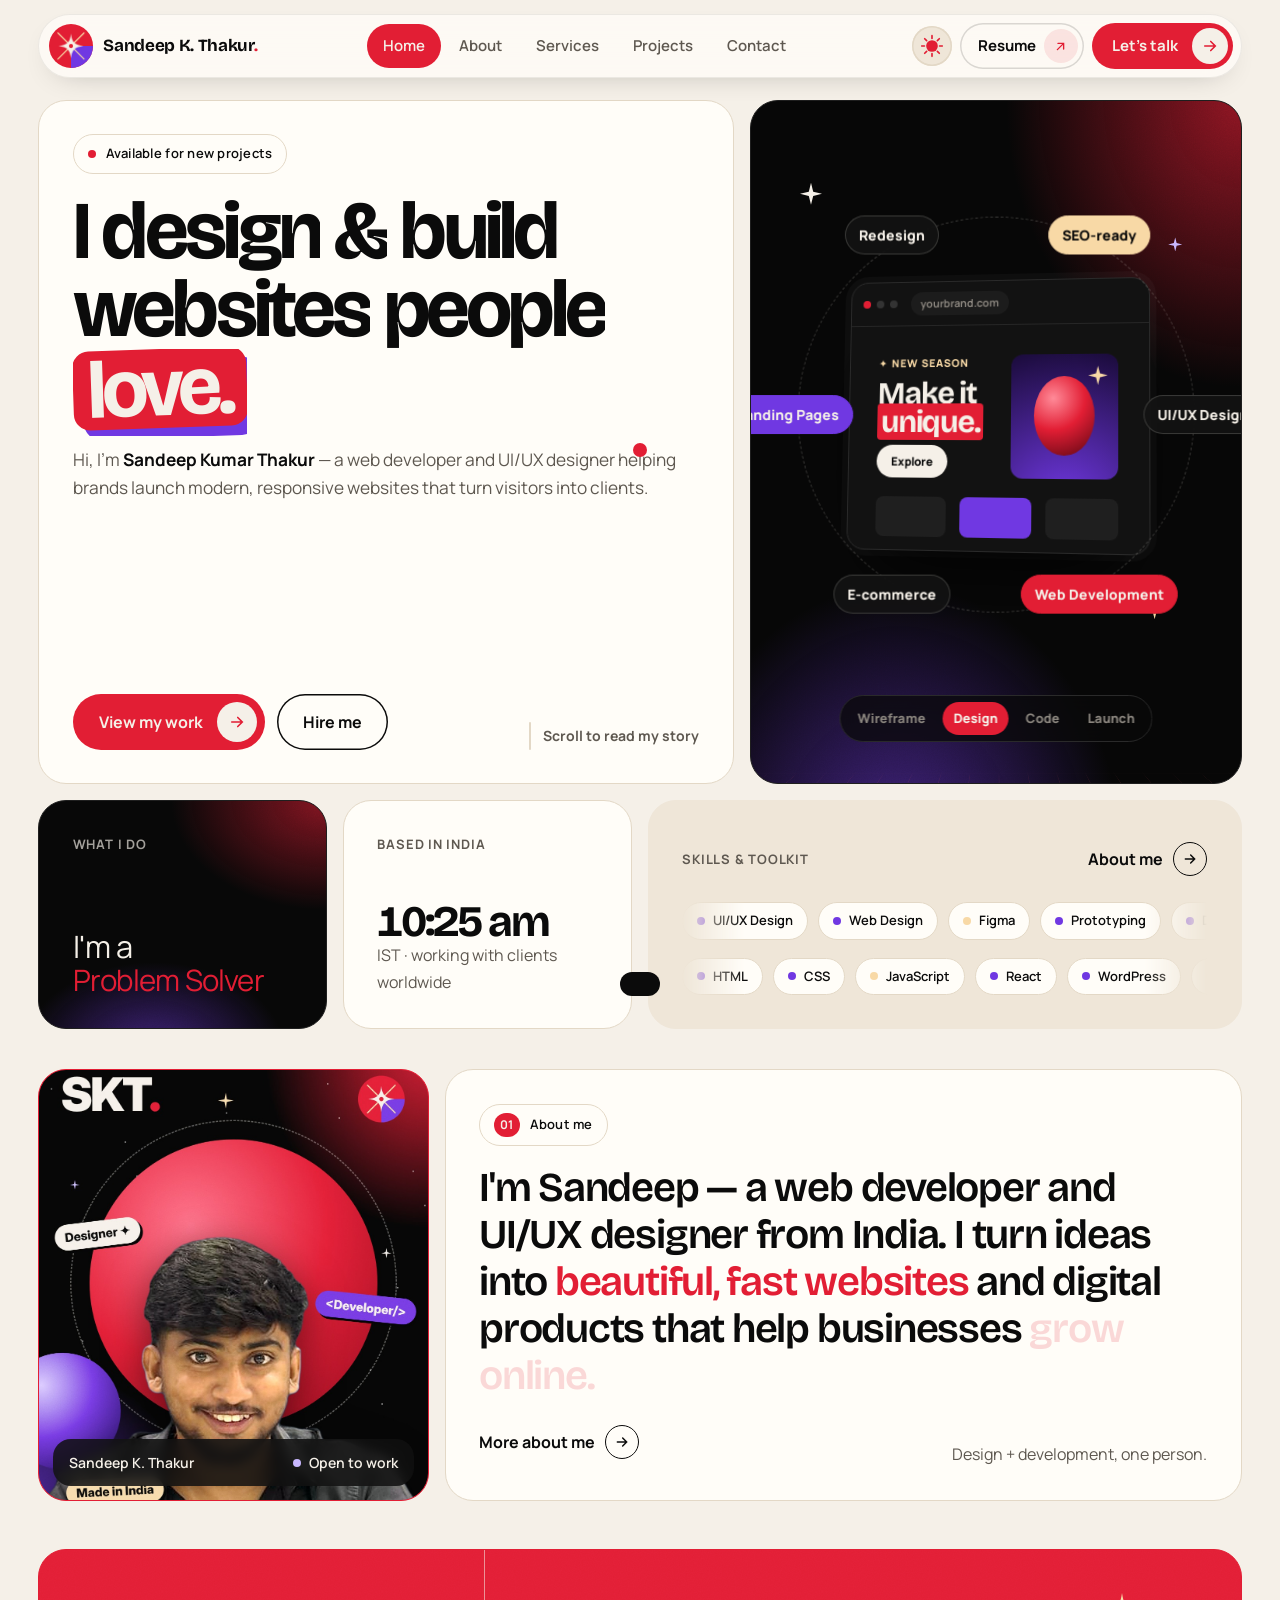
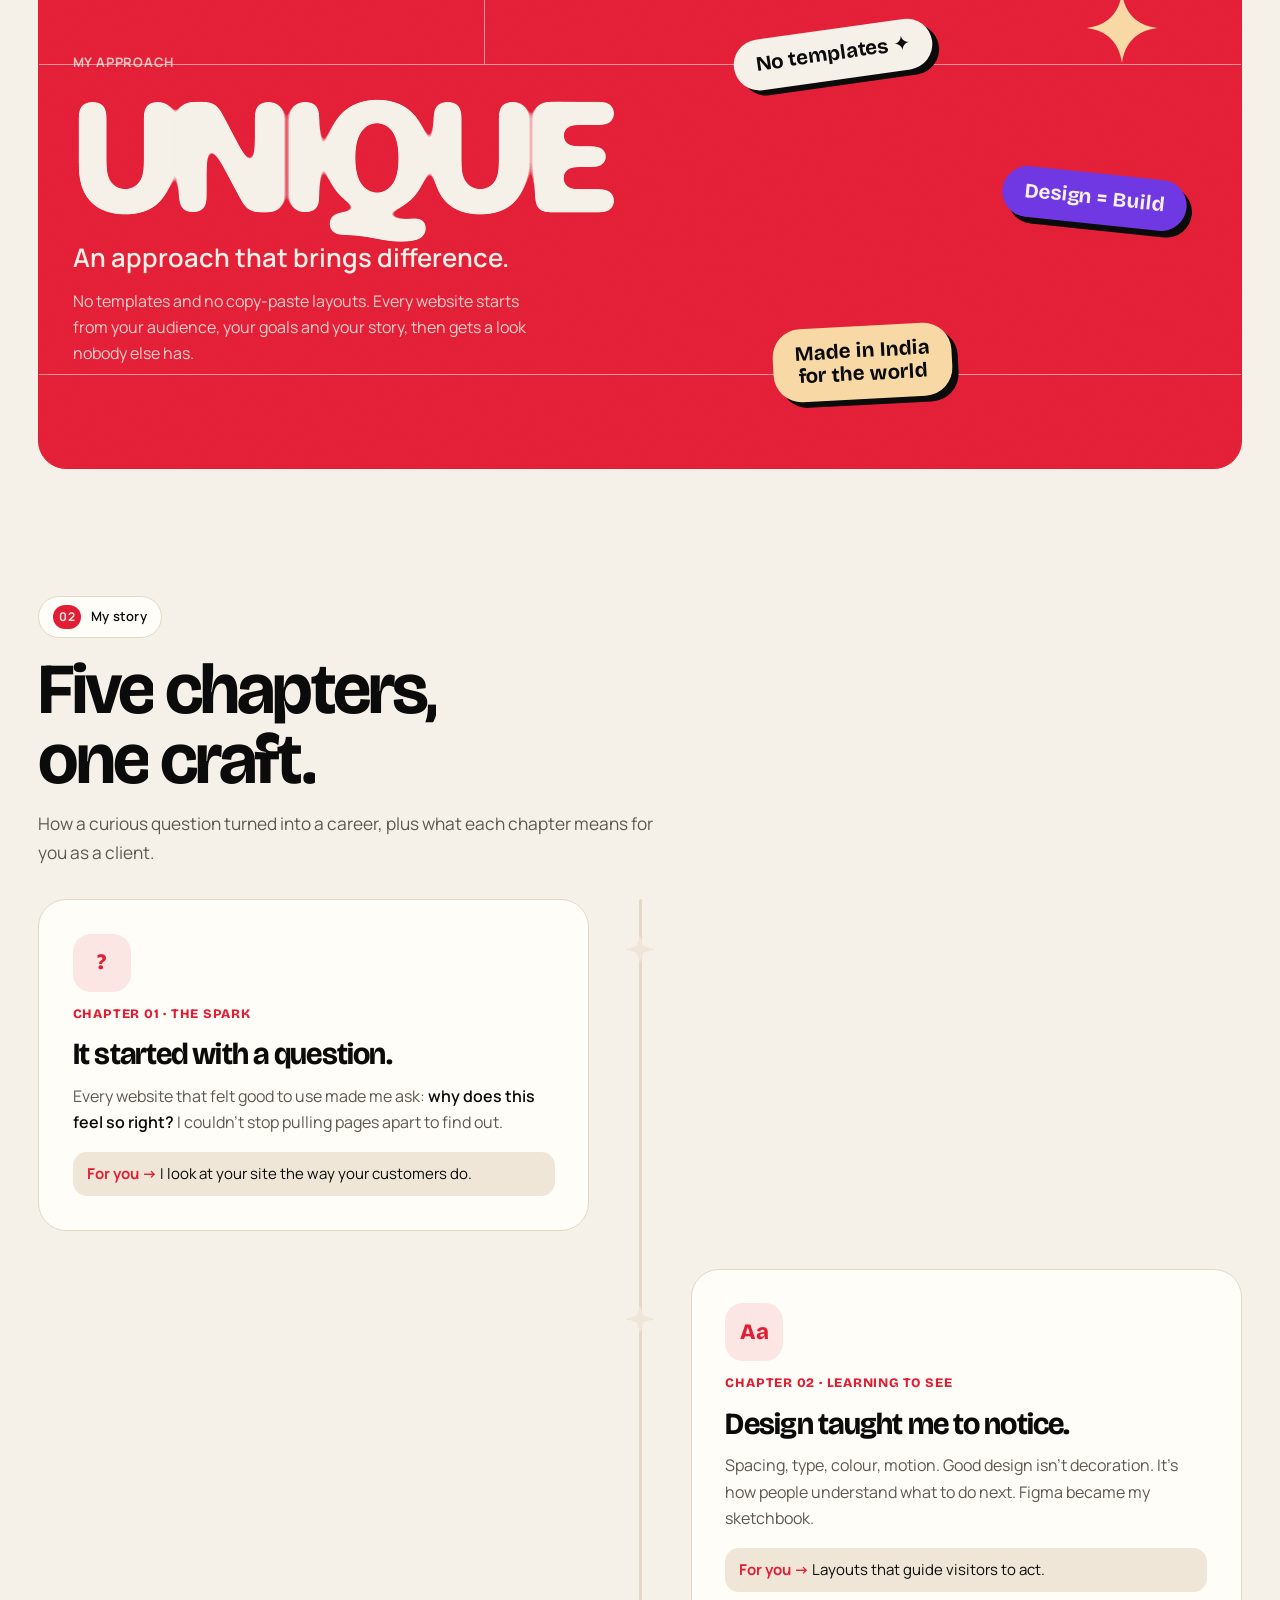
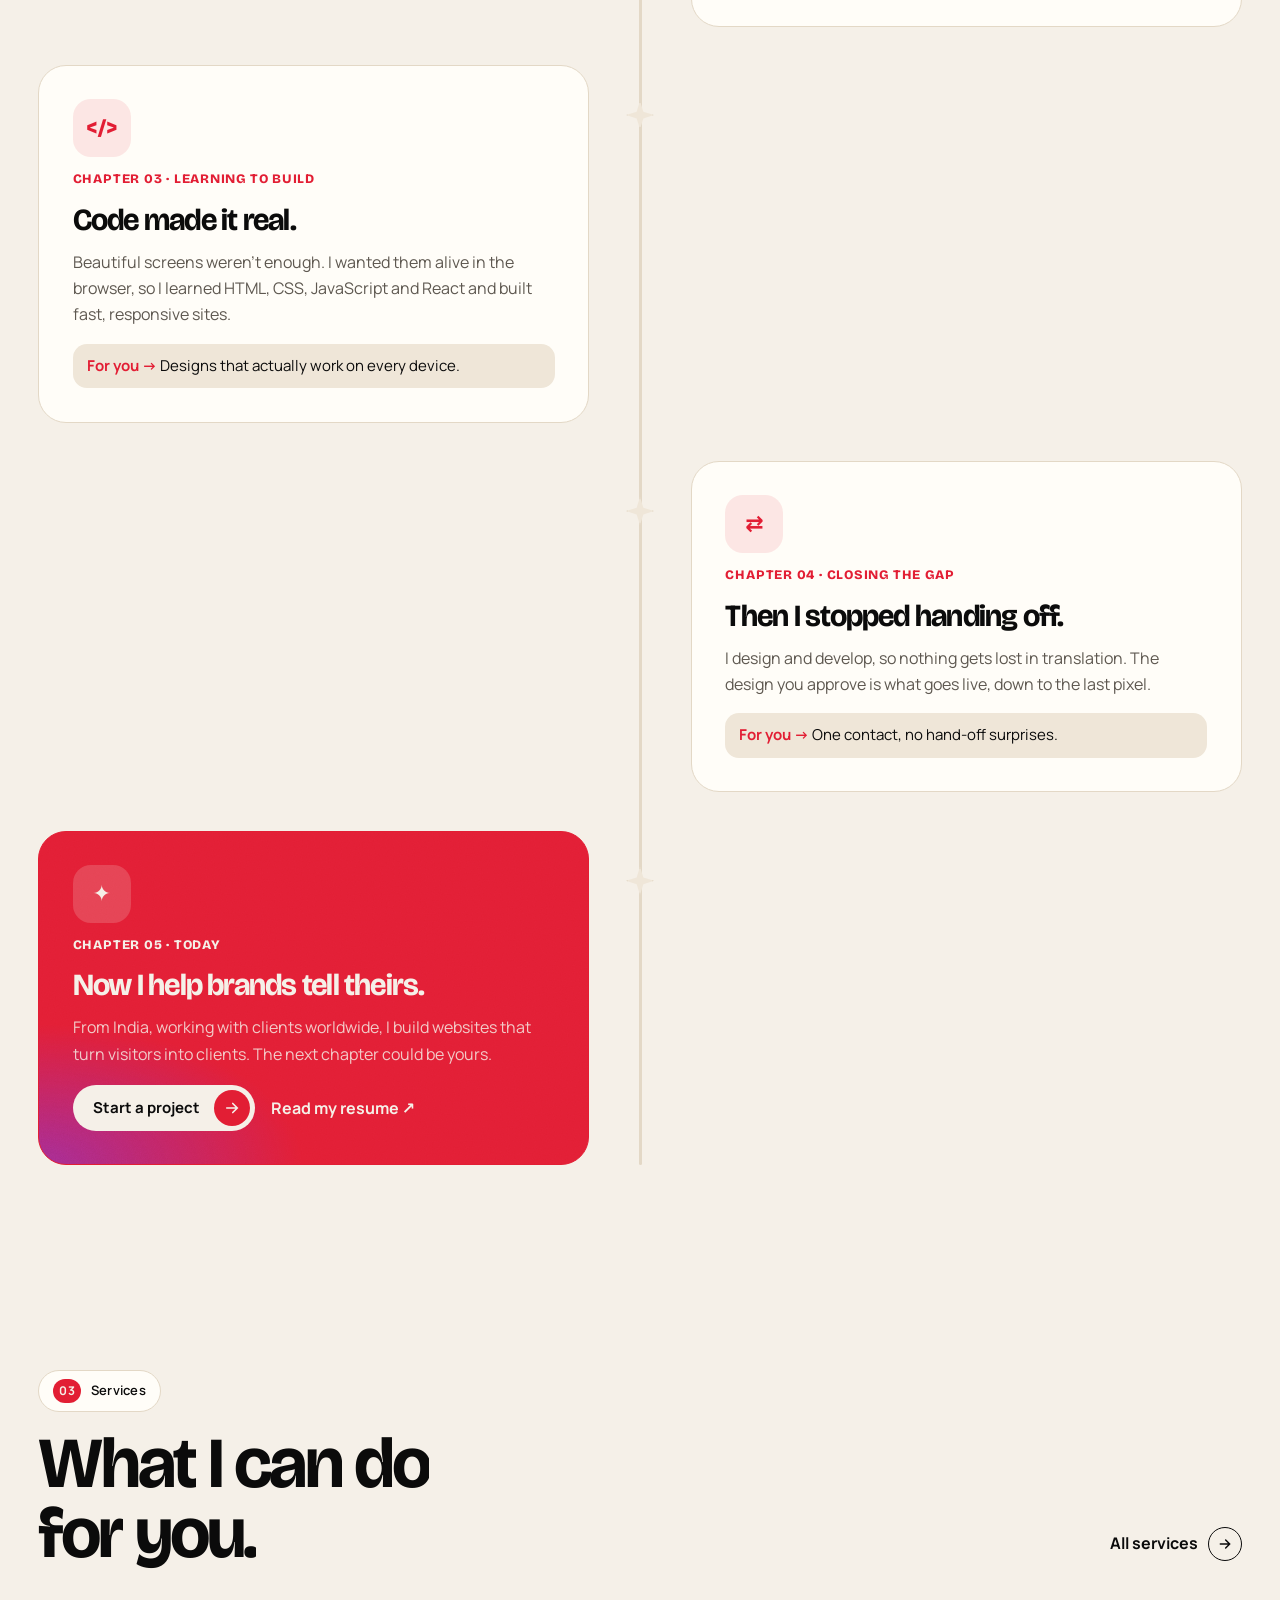
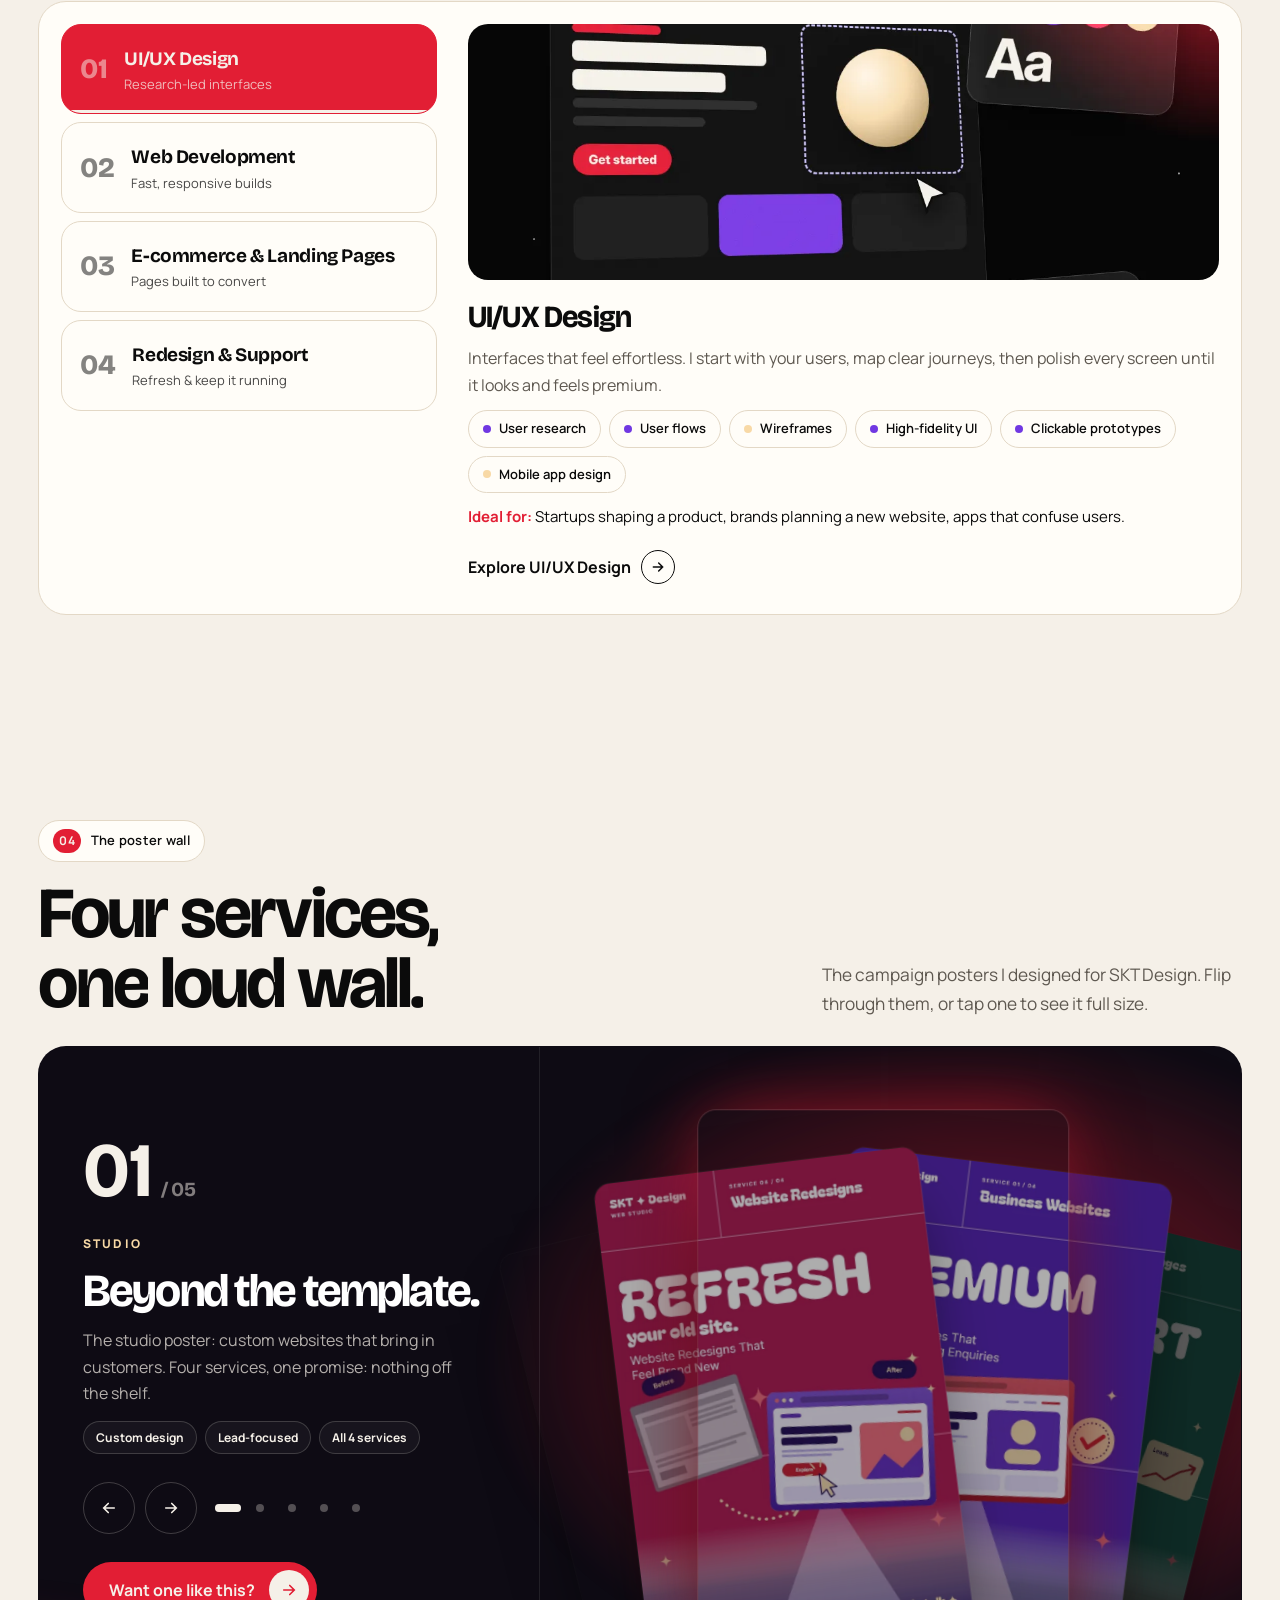
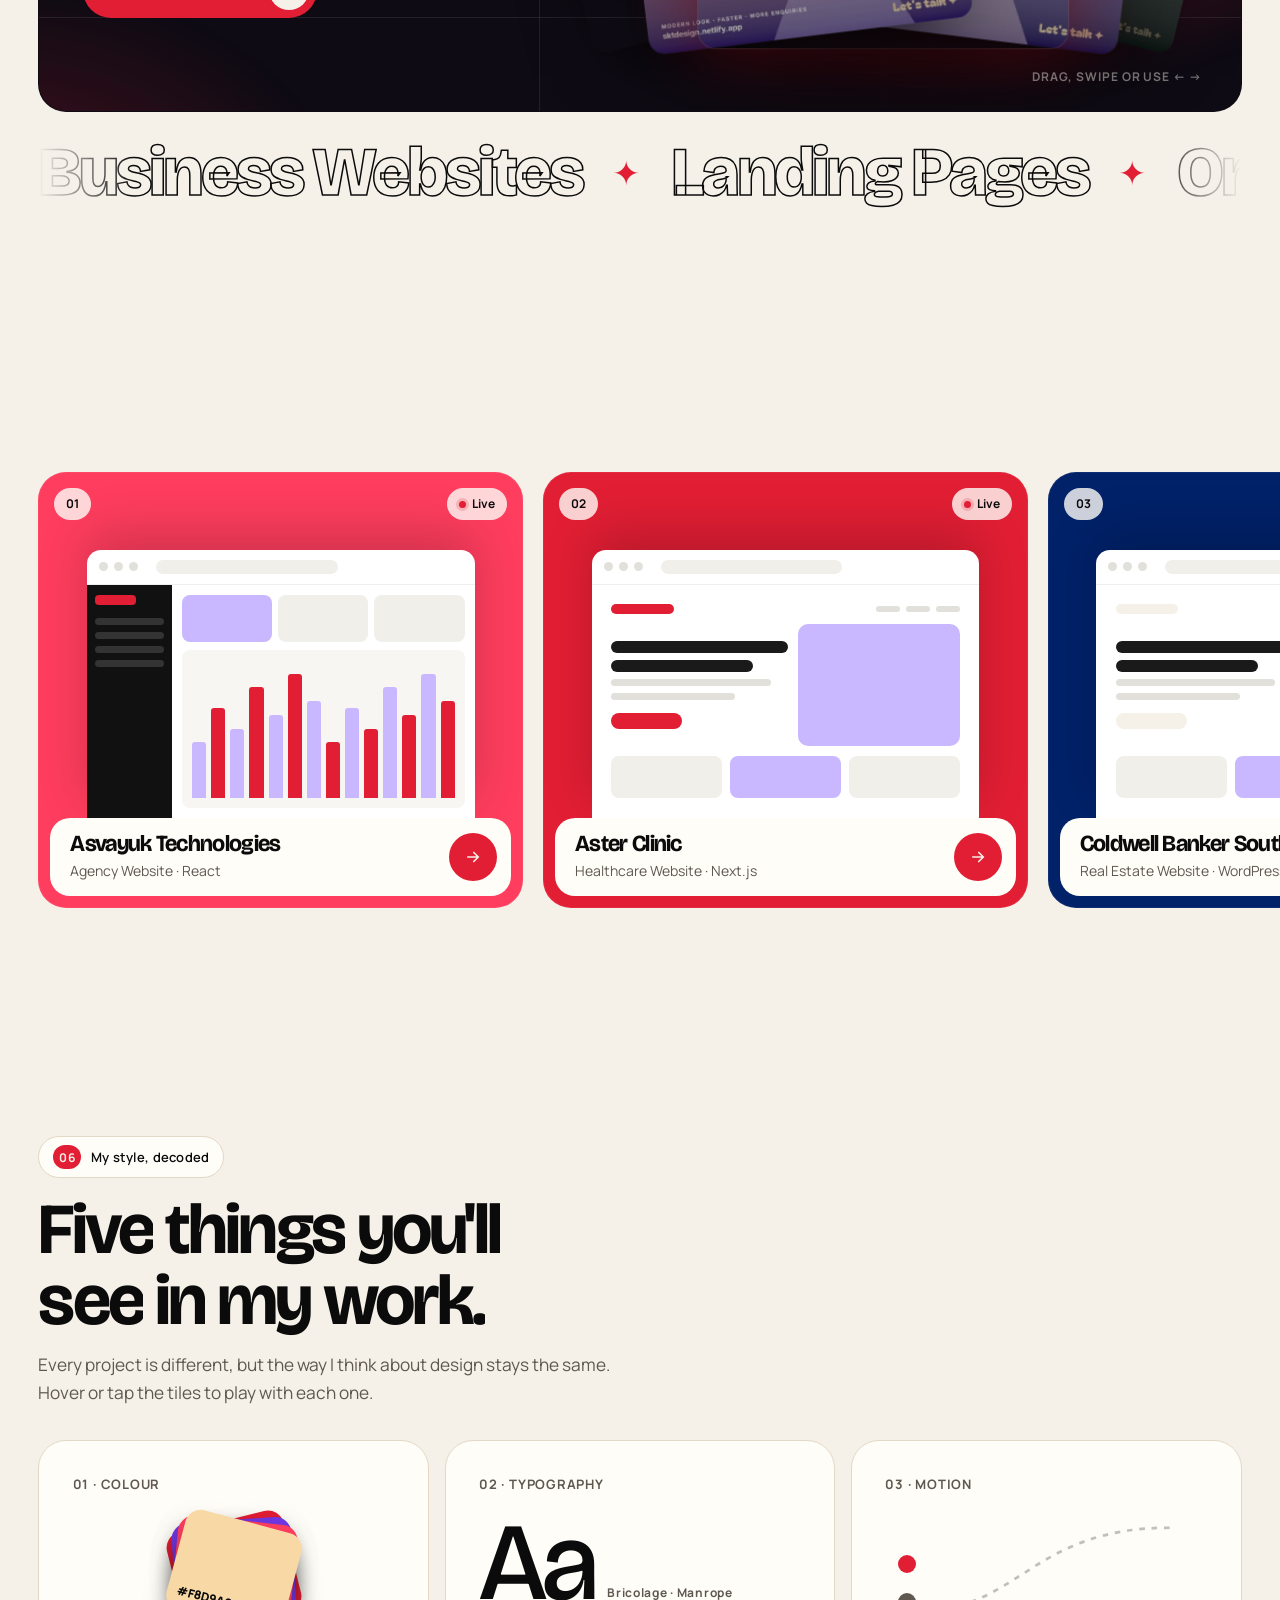
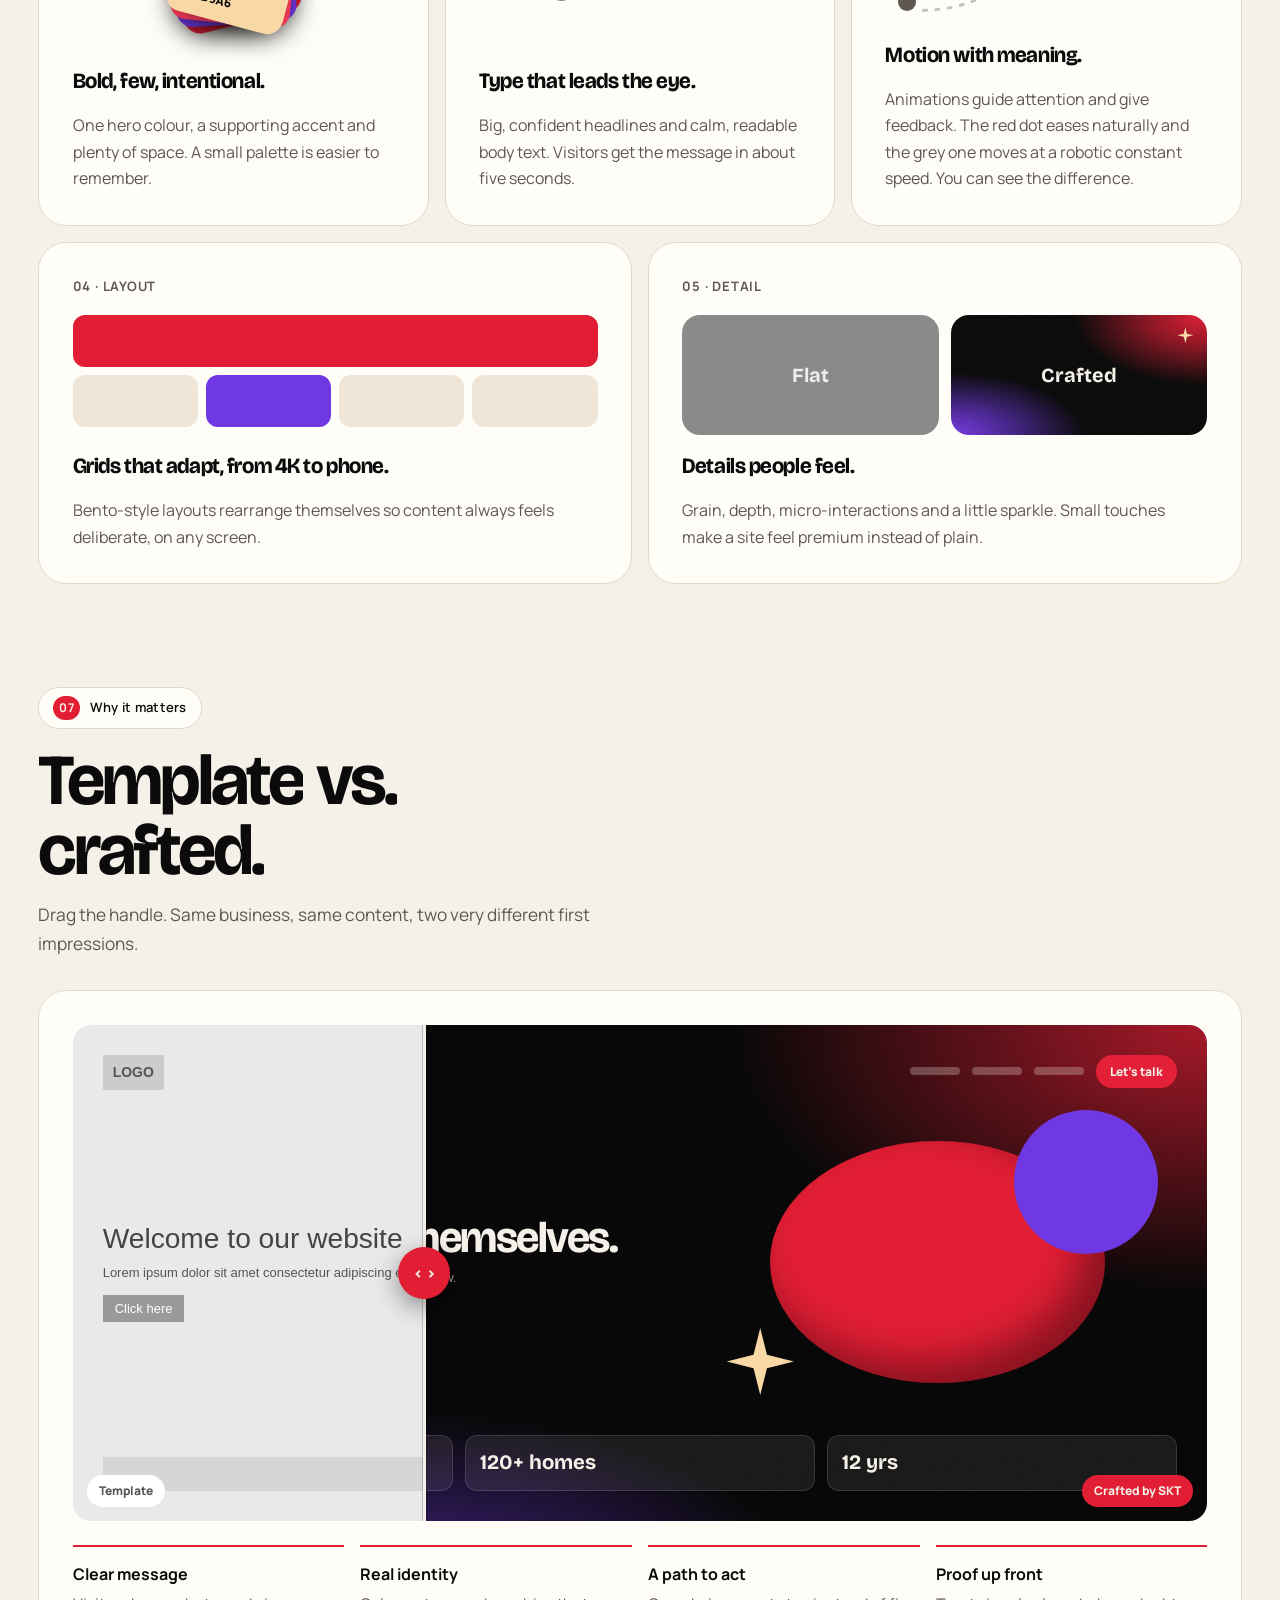
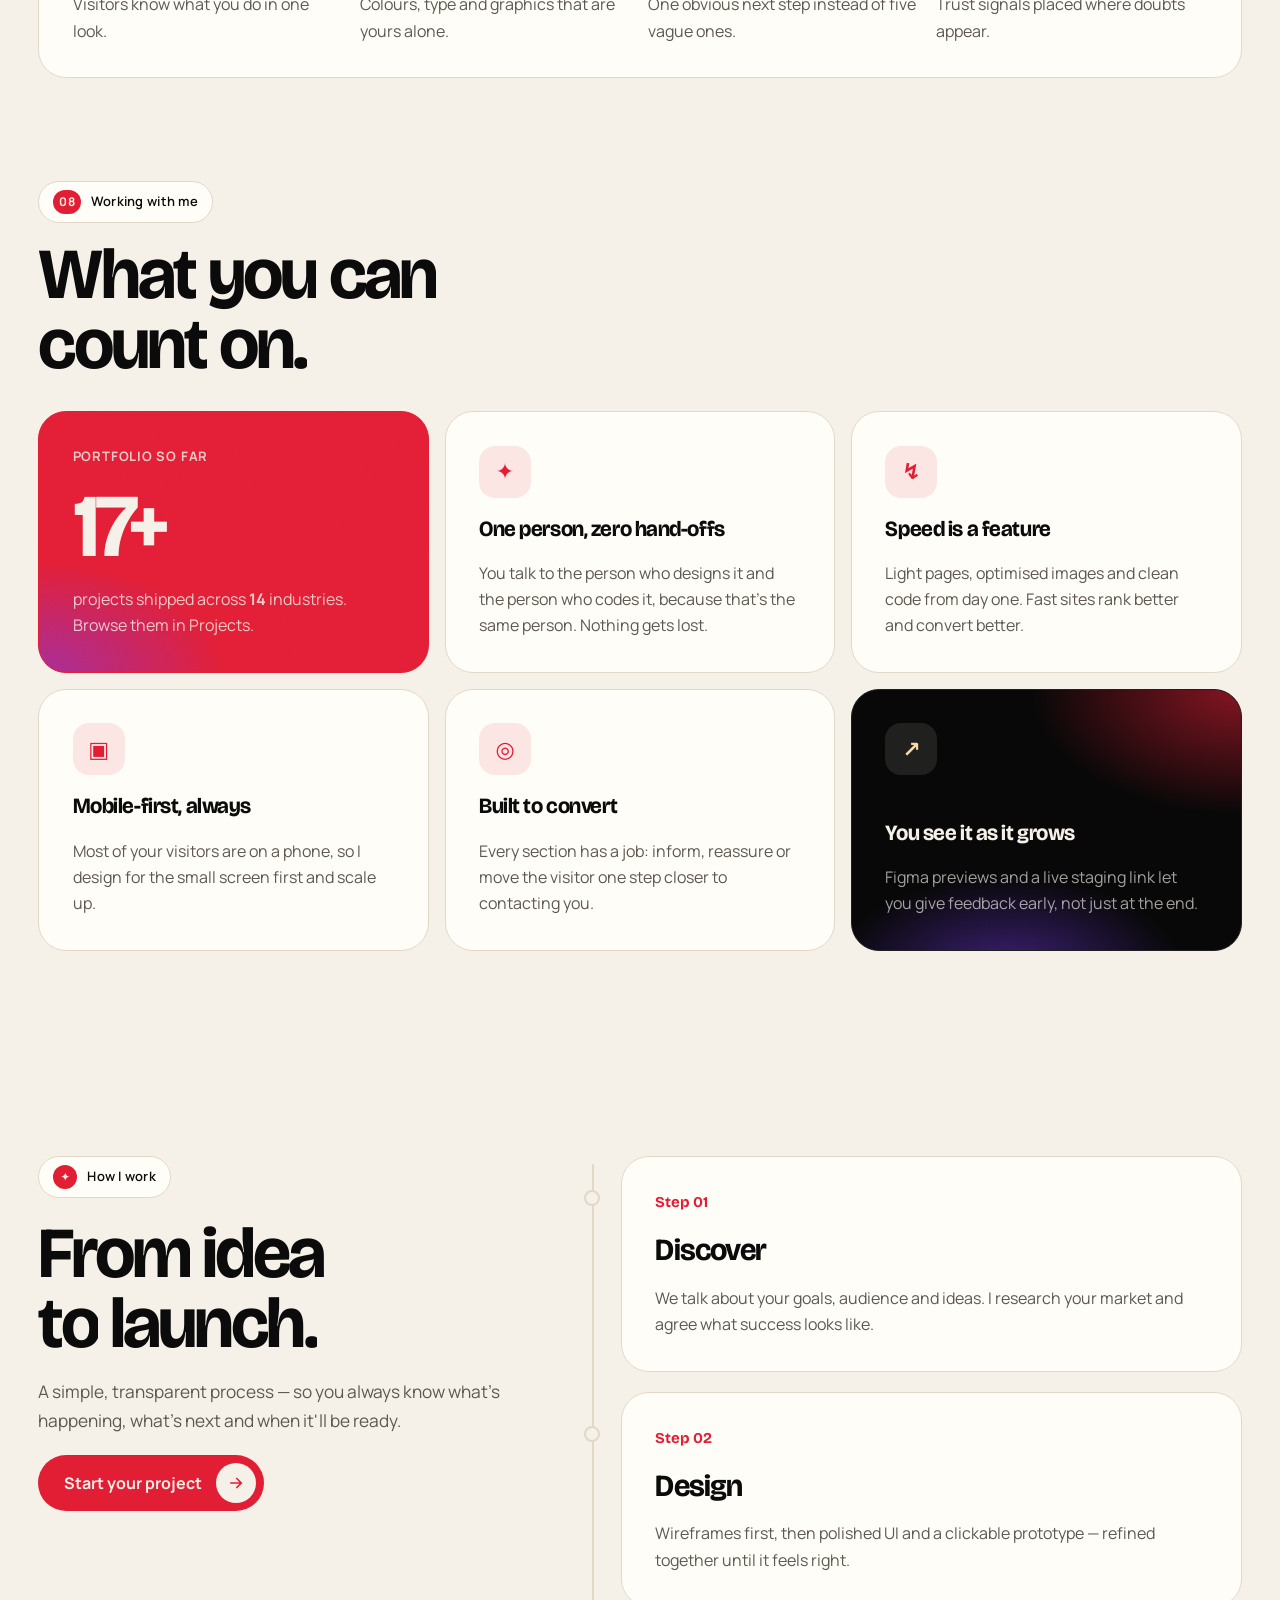
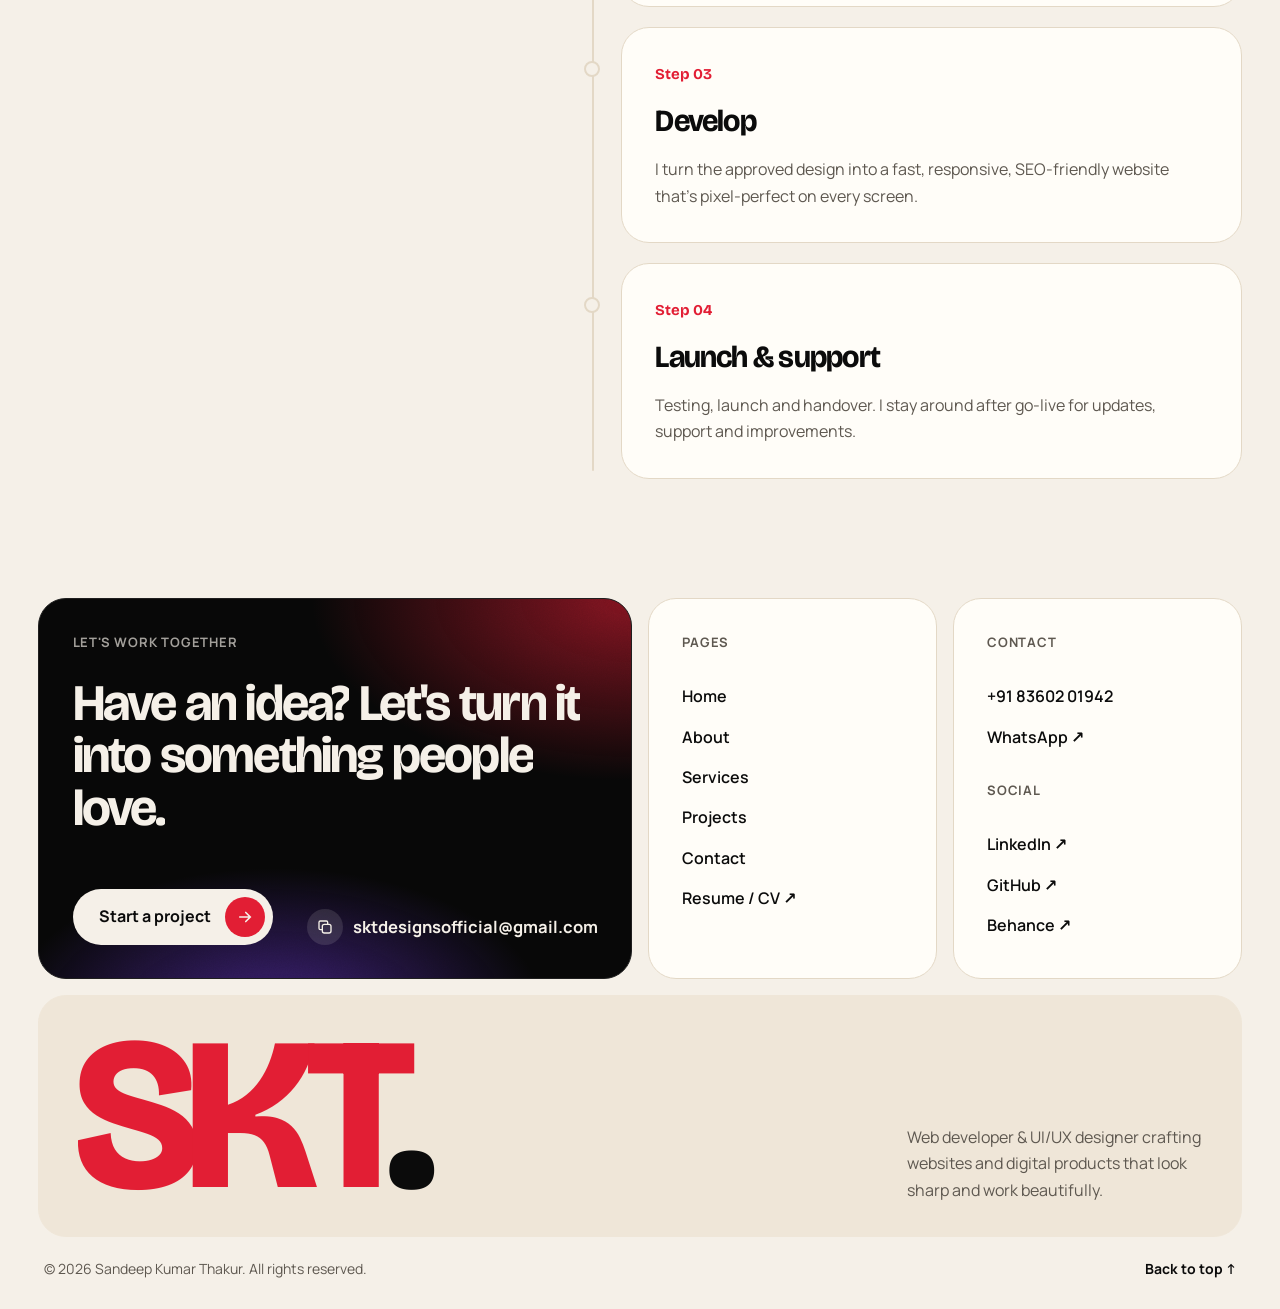
==== commit 438af3bd: "add pinterest code" ====
--- a/index.html
+++ b/index.html
@@ -21,6 +21,7 @@
 <meta name="twitter:title" content="Sandeep K. Thakur (SKT) | Web Developer &amp; UI/UX Designer in India">
 <meta name="twitter:description" content="Freelance web developer and UI/UX designer from India. Unique, fast, SEO-ready websites, e-commerce stores and landing pages that turn visitors into clients.">
 <meta name="twitter:image" content="https://sktdesign.netlify.app/assets/img/og-image.jpg">
+<meta name="p:domain_verify" content="8b54e9e33bb730718672c3c1533eb19d"/>
 <link rel="apple-touch-icon" href="assets/logo/apple-touch-icon.png">
 <link rel="manifest" href="site.webmanifest">
 <script type="application/ld+json">{"@context": "https://schema.org", "@graph": [{"@type": "Person", "@id": "https://sktdesign.netlify.app/#person", "name": "Sandeep Kumar Thakur", "alternateName": "SKT", "jobTitle": "Web Developer & UI/UX Designer", "url": "https://sktdesign.netlify.app/", "image": "https://sktdesign.netlify.app/assets/img/sandeep.jpg", "email": "mailto:sktdesignsofficial@gmail.com", "telephone": "+91-8360201942", "address": {"@type": "PostalAddress", "addressCountry": "IN"}, "sameAs": ["https://www.linkedin.com/in/sandeepkumarthakur1", "https://github.com/SandeepKumarThakur1", "https://www.behance.net/sktdesigns"], "knowsAbout": ["UI/UX Design", "Web Development", "React", "WordPress", "Webflow", "E-commerce", "SEO"]}, {"@type": "ProfessionalService", "@id": "https://sktdesign.netlify.app/#business", "name": "SKT Designs", "url": "https://sktdesign.netlify.app/", "logo": "https://sktdesign.netlify.app/assets/logo/skt-mark.png", "image": "https://sktdesign.netlify.app/assets/img/og-image.jpg", "founder": {"@id": "https://sktdesign.netlify.app/#person"}, "areaServed": "Worldwide", "telephone": "+91-8360201942", "email": "sktdesignsofficial@gmail.com", "hasOfferCatalog": {"@type": "OfferCatalog", "name": "Services", "itemListElement": [{"@type": "Offer", "itemOffered": {"@type": "Service", "name": "UI/UX Design"}}, {"@type": "Offer", "itemOffered": {"@type": "Service", "name": "Web Development"}}, {"@type": "Offer", "itemOffered": {"@type": "Service", "name": "E-commerce & Landing Pages"}}, {"@type": "Offer", "itemOffered": {"@type": "Service", "name": "Redesign & Support"}}]}}, {"@type": "WebSite", "@id": "https://sktdesign.netlify.app/#website", "url": "https://sktdesign.netlify.app/", "name": "SKT \u00b7 Sandeep K. Thakur", "publisher": {"@id": "https://sktdesign.netlify.app/#business"}, "inLanguage": "en-IN"}]}</script>
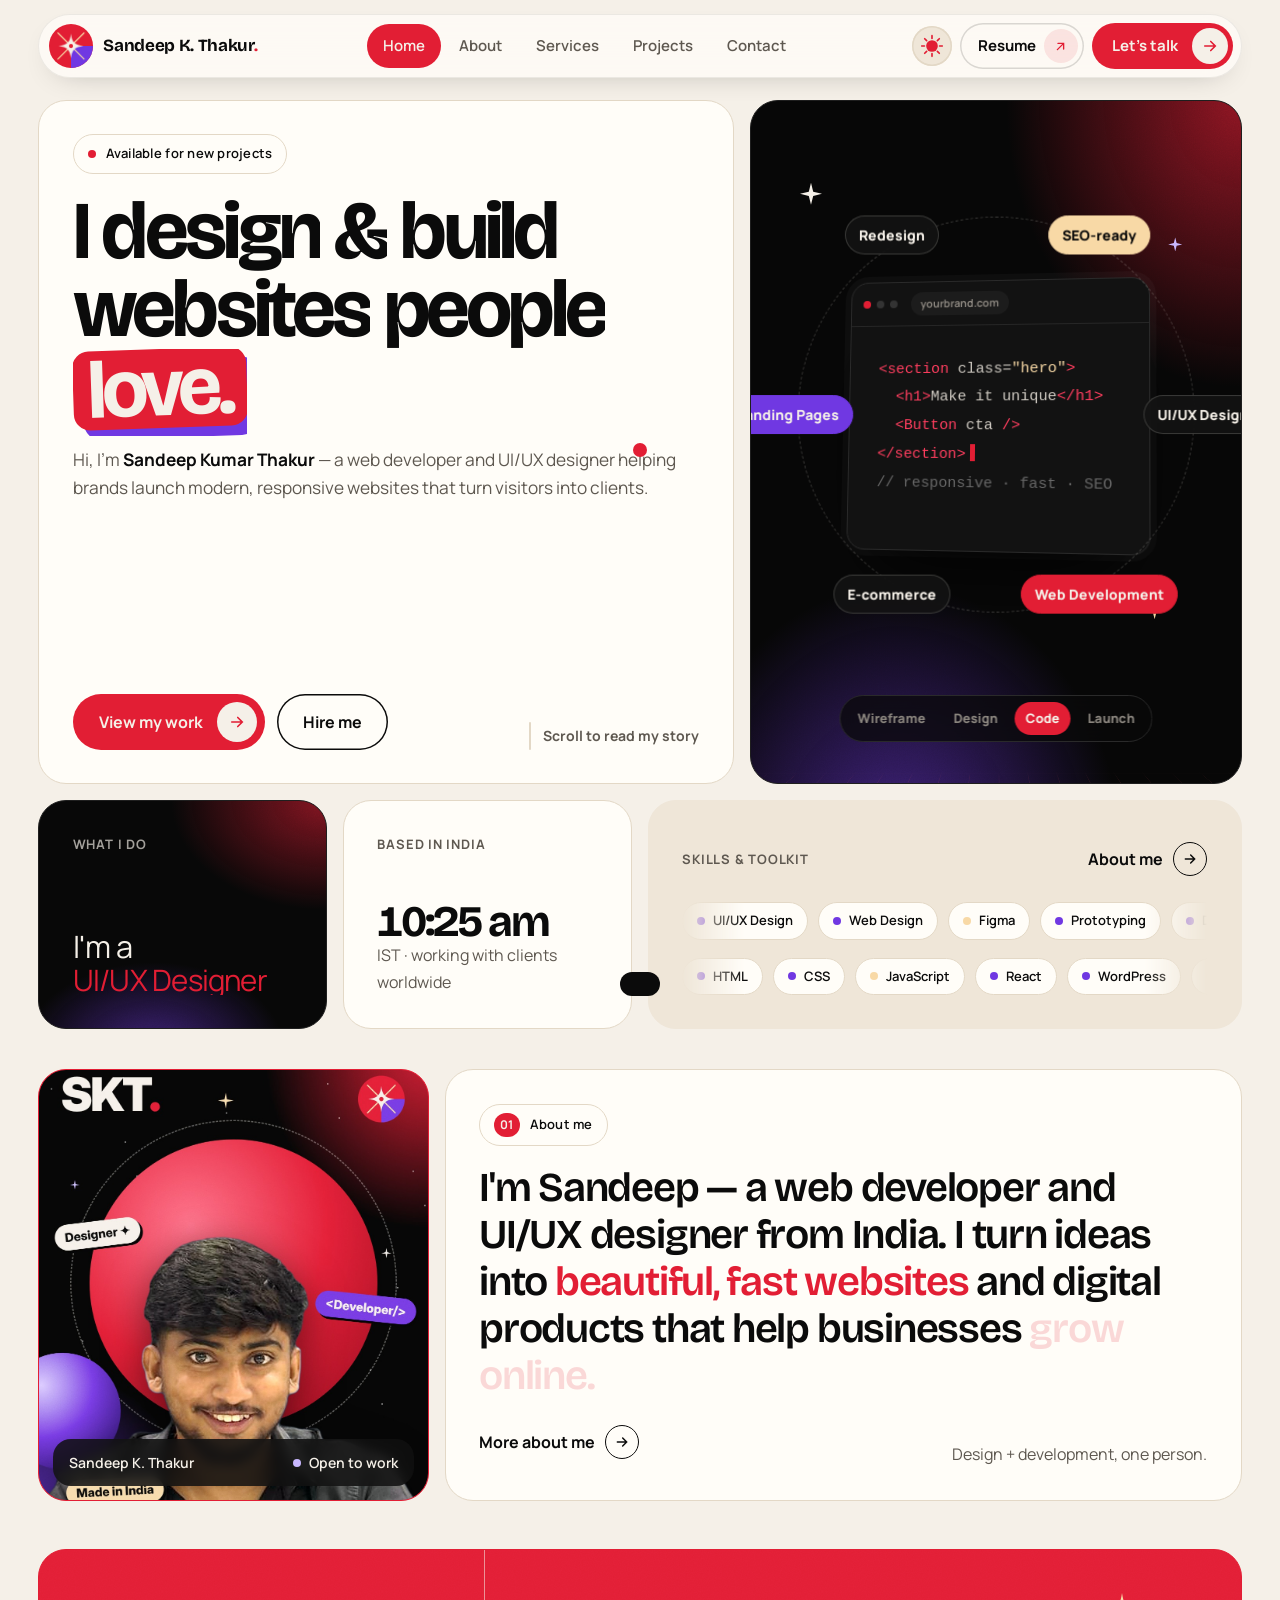
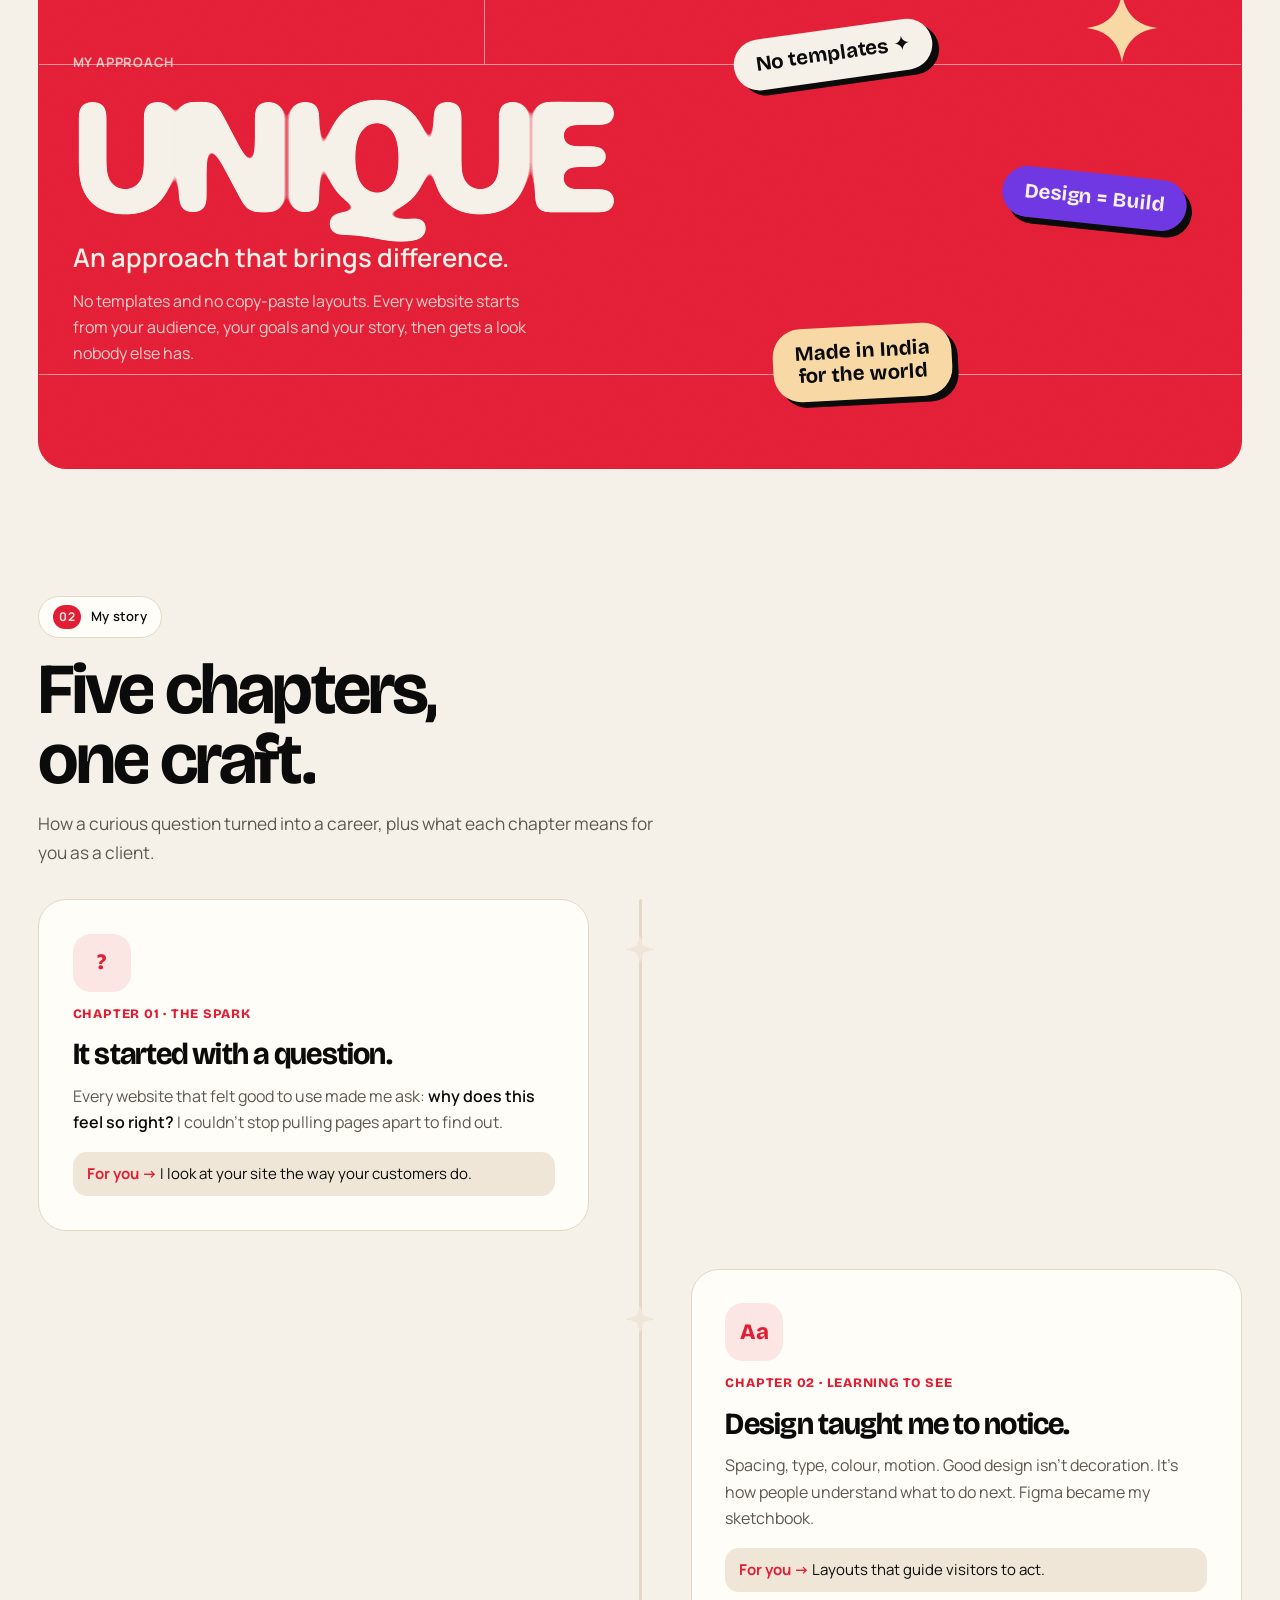
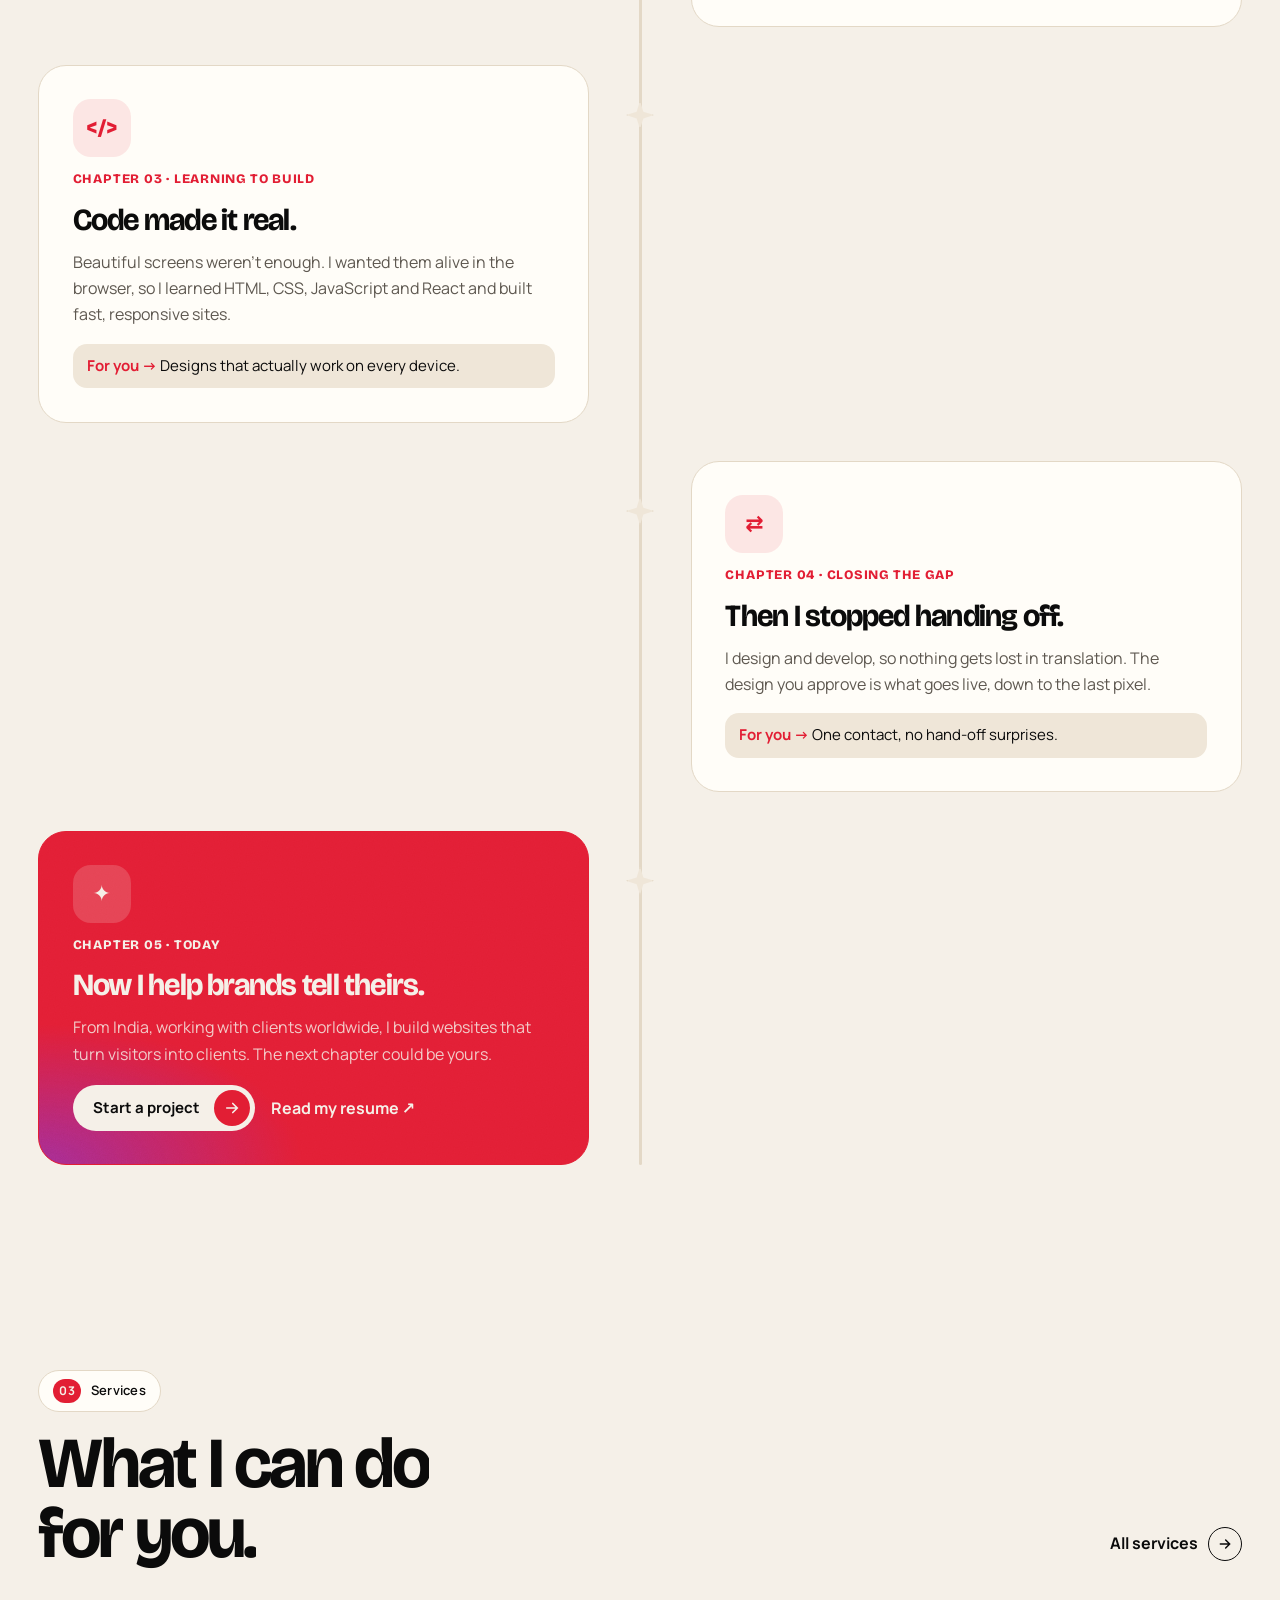
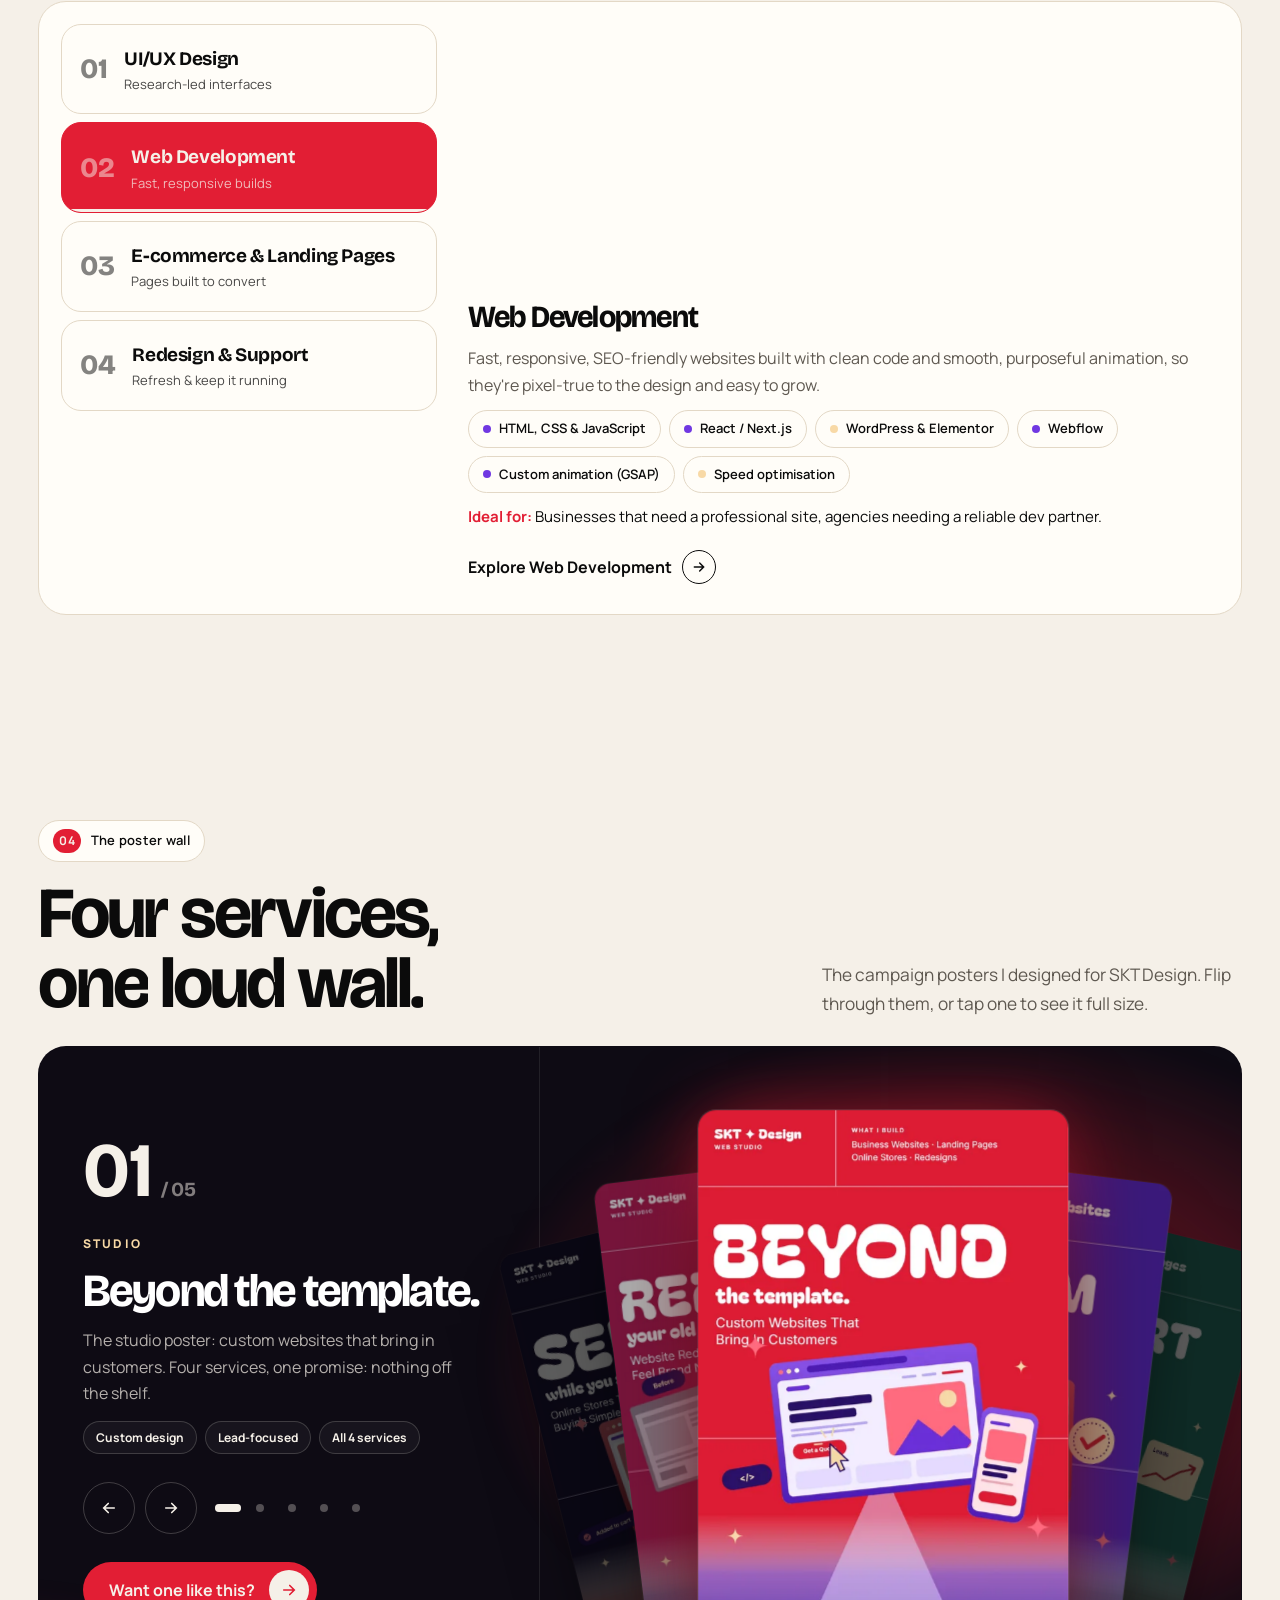
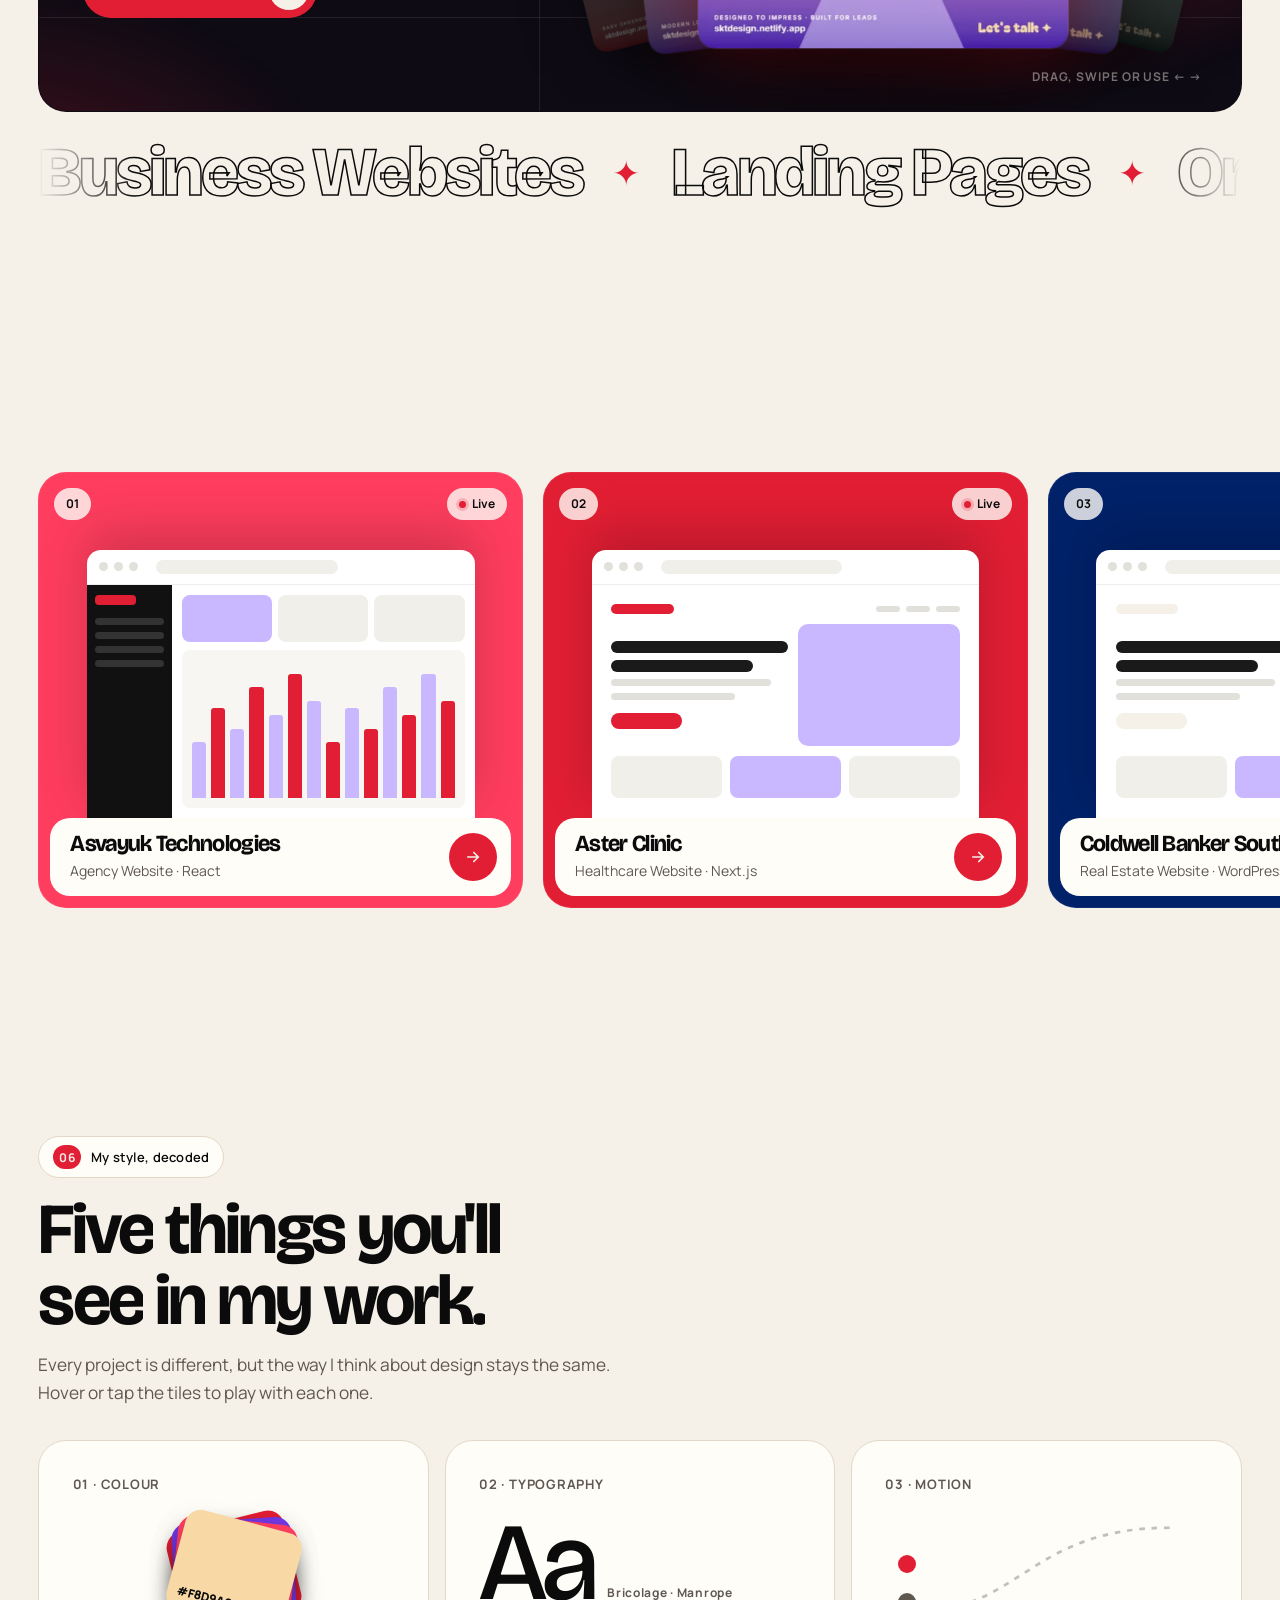
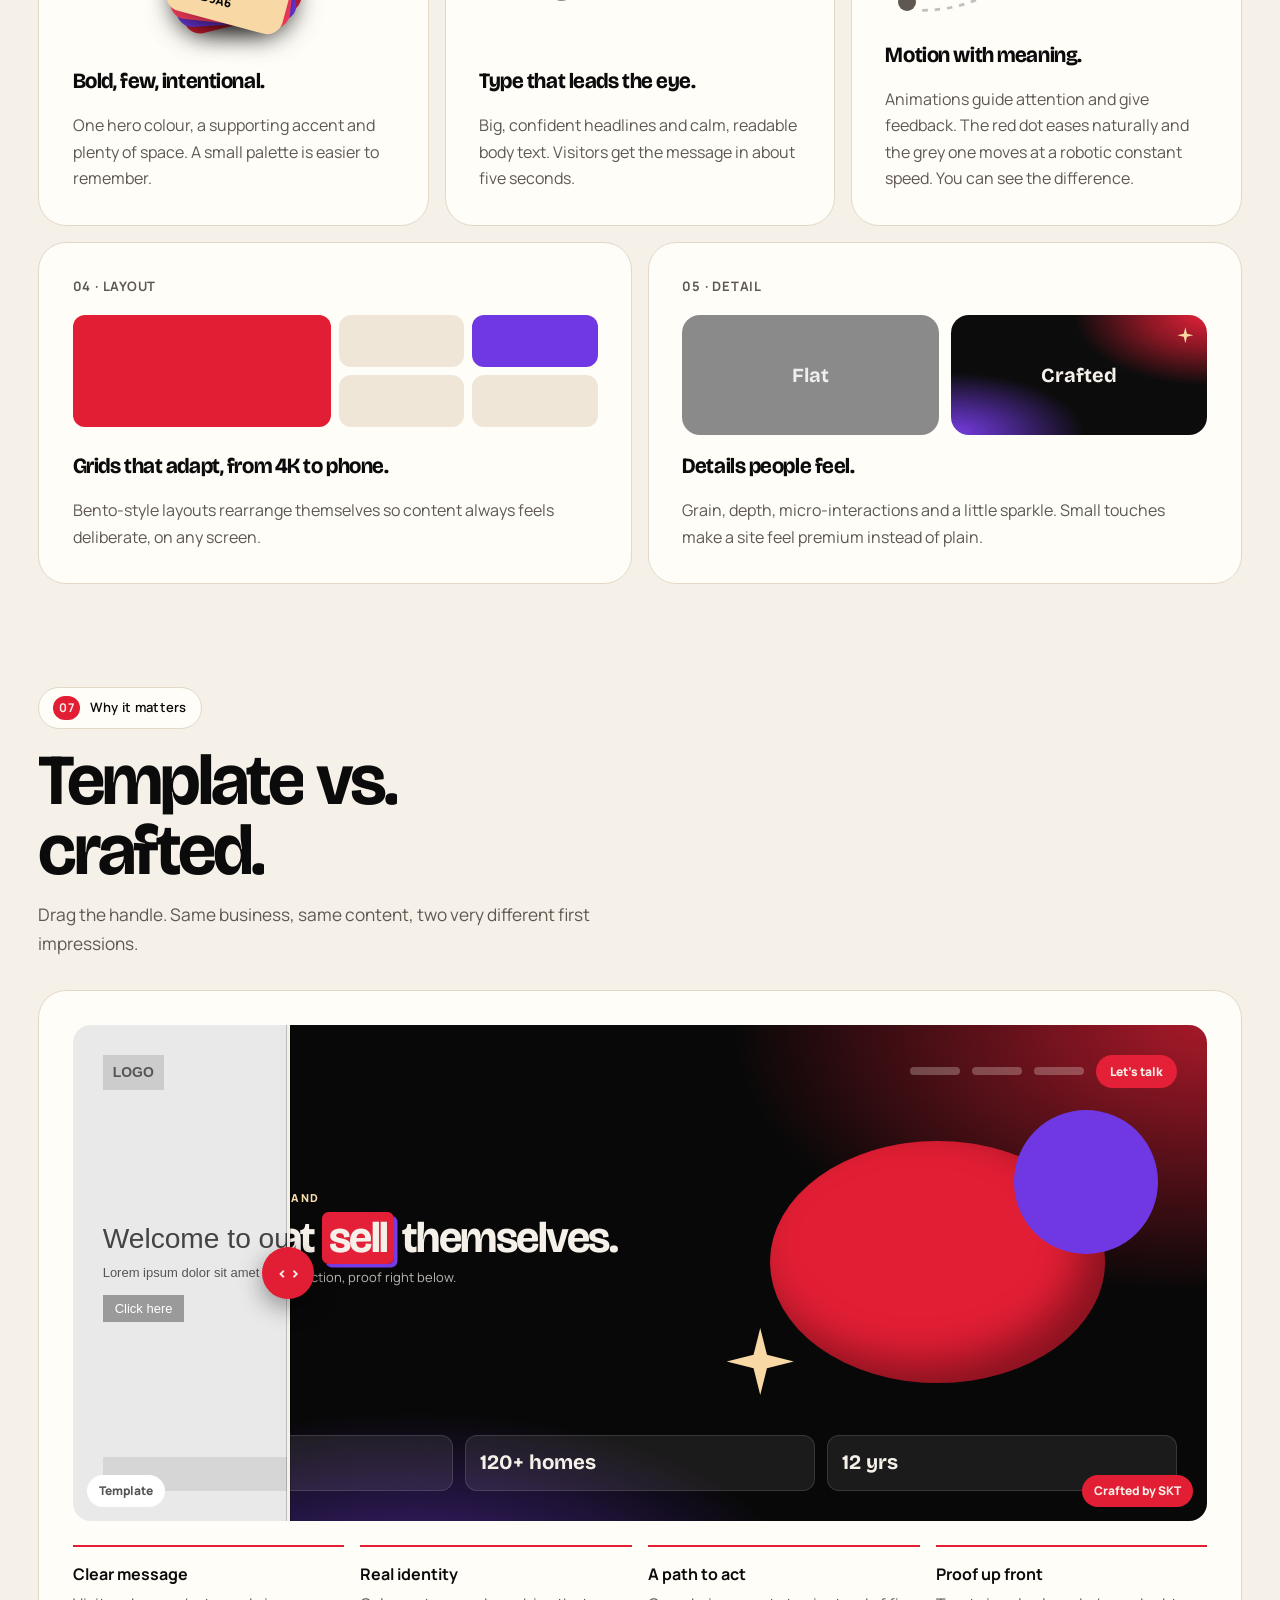
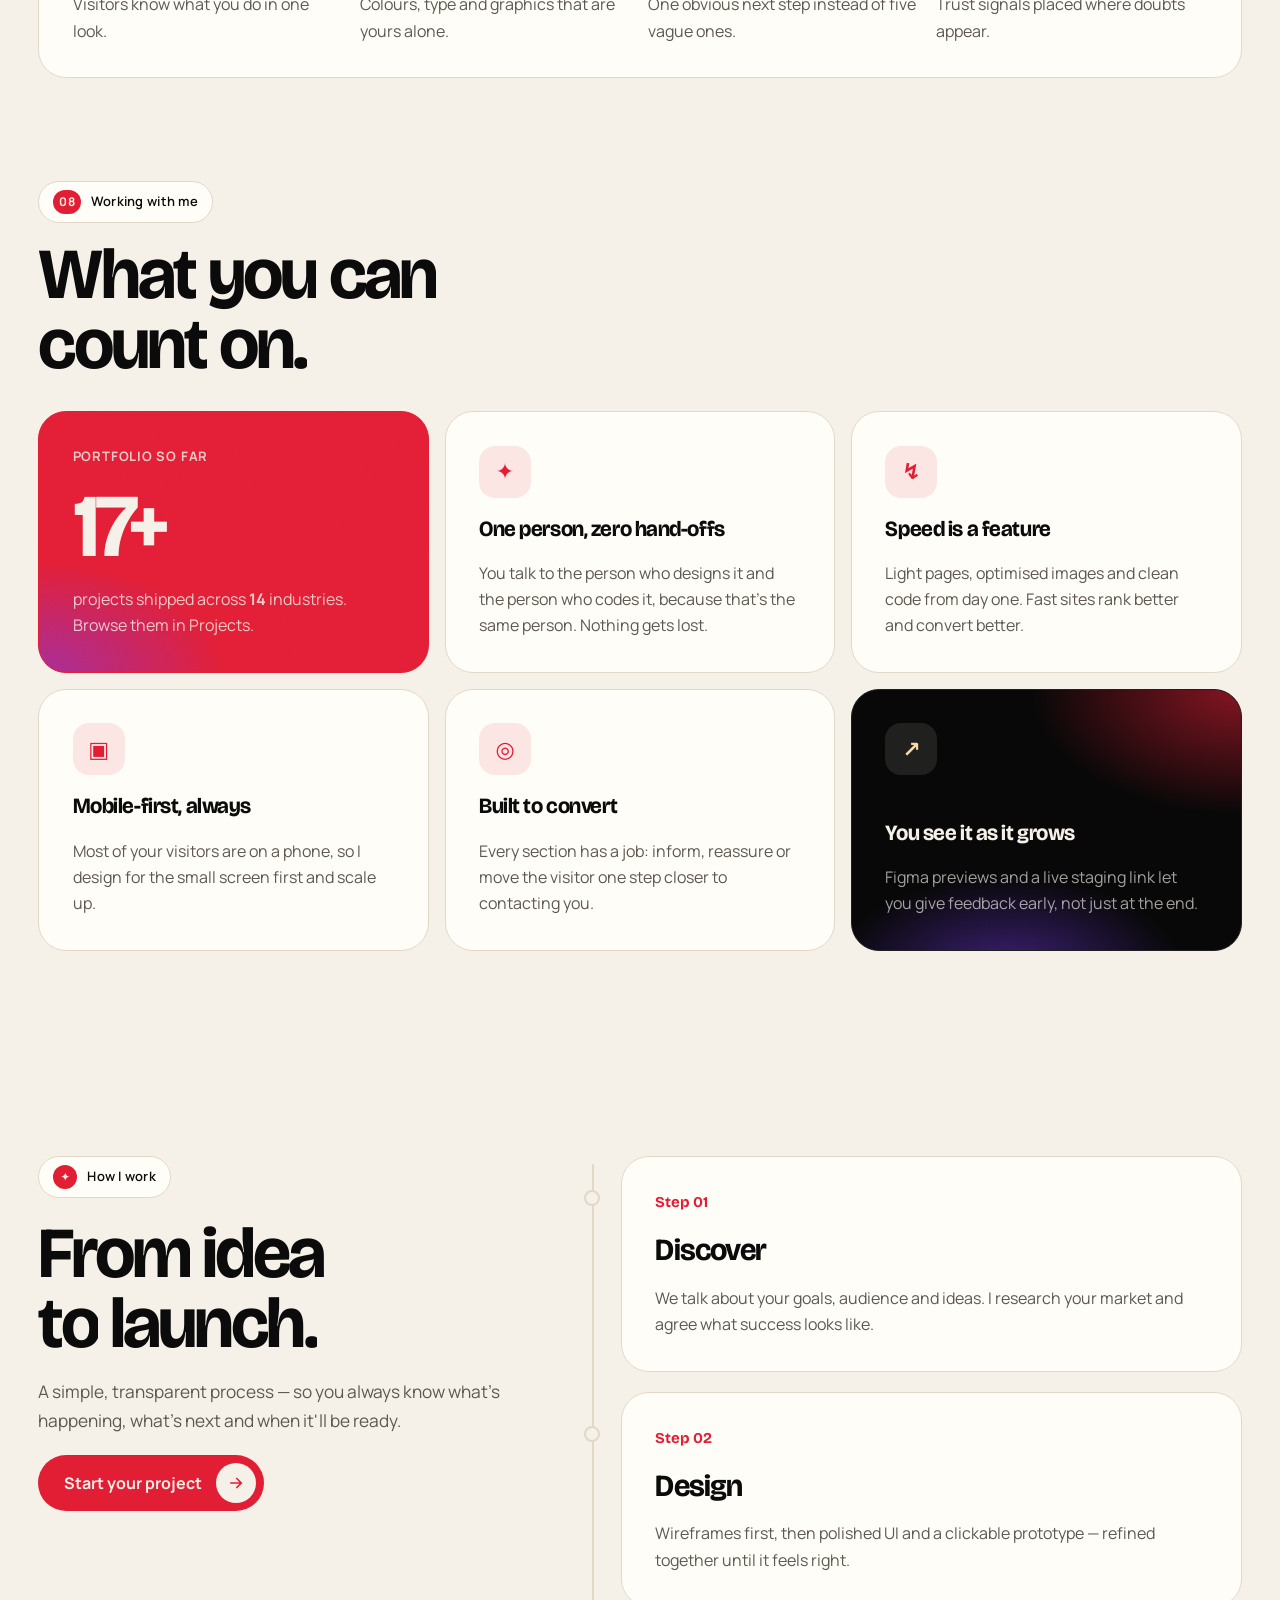
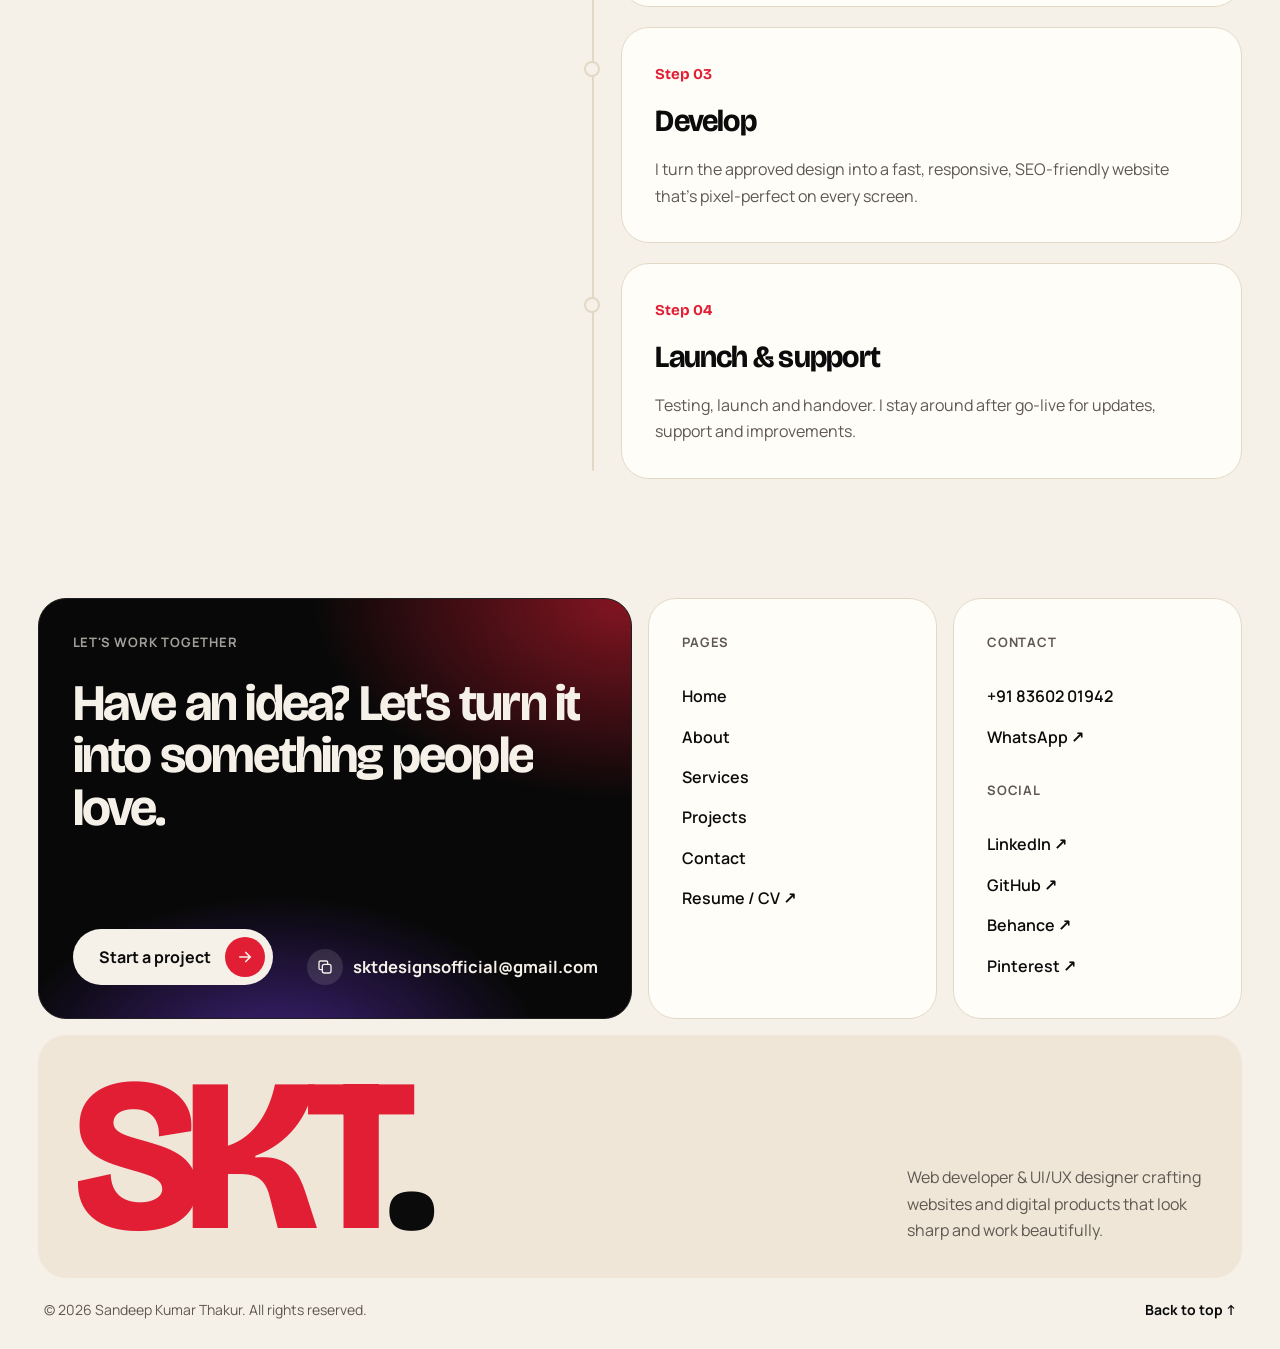
==== commit 7c2d5aa0: "add pinterest url in website" ====
--- a/index.html
+++ b/index.html
@@ -24,11 +24,12 @@
 <meta name="p:domain_verify" content="8b54e9e33bb730718672c3c1533eb19d"/>
 <link rel="apple-touch-icon" href="assets/logo/apple-touch-icon.png">
 <link rel="manifest" href="site.webmanifest">
-<script type="application/ld+json">{"@context": "https://schema.org", "@graph": [{"@type": "Person", "@id": "https://sktdesign.netlify.app/#person", "name": "Sandeep Kumar Thakur", "alternateName": "SKT", "jobTitle": "Web Developer & UI/UX Designer", "url": "https://sktdesign.netlify.app/", "image": "https://sktdesign.netlify.app/assets/img/sandeep.jpg", "email": "mailto:sktdesignsofficial@gmail.com", "telephone": "+91-8360201942", "address": {"@type": "PostalAddress", "addressCountry": "IN"}, "sameAs": ["https://www.linkedin.com/in/sandeepkumarthakur1", "https://github.com/SandeepKumarThakur1", "https://www.behance.net/sktdesigns"], "knowsAbout": ["UI/UX Design", "Web Development", "React", "WordPress", "Webflow", "E-commerce", "SEO"]}, {"@type": "ProfessionalService", "@id": "https://sktdesign.netlify.app/#business", "name": "SKT Designs", "url": "https://sktdesign.netlify.app/", "logo": "https://sktdesign.netlify.app/assets/logo/skt-mark.png", "image": "https://sktdesign.netlify.app/assets/img/og-image.jpg", "founder": {"@id": "https://sktdesign.netlify.app/#person"}, "areaServed": "Worldwide", "telephone": "+91-8360201942", "email": "sktdesignsofficial@gmail.com", "hasOfferCatalog": {"@type": "OfferCatalog", "name": "Services", "itemListElement": [{"@type": "Offer", "itemOffered": {"@type": "Service", "name": "UI/UX Design"}}, {"@type": "Offer", "itemOffered": {"@type": "Service", "name": "Web Development"}}, {"@type": "Offer", "itemOffered": {"@type": "Service", "name": "E-commerce & Landing Pages"}}, {"@type": "Offer", "itemOffered": {"@type": "Service", "name": "Redesign & Support"}}]}}, {"@type": "WebSite", "@id": "https://sktdesign.netlify.app/#website", "url": "https://sktdesign.netlify.app/", "name": "SKT \u00b7 Sandeep K. Thakur", "publisher": {"@id": "https://sktdesign.netlify.app/#business"}, "inLanguage": "en-IN"}]}</script>
+<script type="application/ld+json">{"@context": "https://schema.org", "@graph": [{"@type": "Person", "@id": "https://sktdesign.netlify.app/#person", "name": "Sandeep Kumar Thakur", "alternateName": "SKT", "jobTitle": "Web Developer & UI/UX Designer", "url": "https://sktdesign.netlify.app/", "image": "https://sktdesign.netlify.app/assets/img/sandeep.jpg", "email": "mailto:sktdesignsofficial@gmail.com", "telephone": "+91-8360201942", "address": {"@type": "PostalAddress", "addressCountry": "IN"}, "sameAs": ["https://www.linkedin.com/in/sandeepkumarthakur1", "https://github.com/SandeepKumarThakur1", "https://www.behance.net/sktdesigns", "https://in.pinterest.com/sktdesignsofficial/"], "knowsAbout": ["UI/UX Design", "Web Development", "React", "WordPress", "Webflow", "E-commerce", "SEO"]}, {"@type": "ProfessionalService", "@id": "https://sktdesign.netlify.app/#business", "name": "SKT Designs", "url": "https://sktdesign.netlify.app/", "logo": "https://sktdesign.netlify.app/assets/logo/skt-mark.png", "image": "https://sktdesign.netlify.app/assets/img/og-image.jpg", "founder": {"@id": "https://sktdesign.netlify.app/#person"}, "areaServed": "Worldwide", "telephone": "+91-8360201942", "email": "sktdesignsofficial@gmail.com", "hasOfferCatalog": {"@type": "OfferCatalog", "name": "Services", "itemListElement": [{"@type": "Offer", "itemOffered": {"@type": "Service", "name": "UI/UX Design"}}, {"@type": "Offer", "itemOffered": {"@type": "Service", "name": "Web Development"}}, {"@type": "Offer", "itemOffered": {"@type": "Service", "name": "E-commerce & Landing Pages"}}, {"@type": "Offer", "itemOffered": {"@type": "Service", "name": "Redesign & Support"}}]}}, {"@type": "WebSite", "@id": "https://sktdesign.netlify.app/#website", "url": "https://sktdesign.netlify.app/", "name": "SKT \u00b7 Sandeep K. Thakur", "publisher": {"@id": "https://sktdesign.netlify.app/#business"}, "inLanguage": "en-IN"}]}</script>
 <meta name="author" content="Sandeep Kumar Thakur">
 <link rel="me" href="https://www.linkedin.com/in/sandeepkumarthakur1">
 <link rel="me" href="https://github.com/SandeepKumarThakur1">
 <link rel="me" href="https://www.behance.net/sktdesigns">
+<link rel="me" href="https://in.pinterest.com/sktdesignsofficial/">
 <meta name="theme-color" content="#0B0B0B">
 <link rel="icon" href="data:image/svg+xml,%3Csvg viewBox=%220 0 64 64%22 xmlns=%22http://www.w3.org/2000/svg%22%3E%3Ccircle cx=%2232%22 cy=%2232%22 r=%2232%22 fill=%22%23E21E34%22/%3E%3Cpath d=%22M32 32H64A32 32 0 0 1 32 64Z%22 fill=%22%237038E2%22/%3E%3Cpath d=%22M13 13L51 51M51 13L13 51%22 stroke=%22%23F8D9A6%22 stroke-width=%221.6%22 stroke-linecap=%22round%22/%3E%3Cpath d=%22M32 14C33.2 26.5 37.5 30.8 50 32C37.5 33.2 33.2 37.5 32 50C30.8 37.5 26.5 33.2 14 32C26.5 30.8 30.8 26.5 32 14Z%22 fill=%22%23F5F0E8%22/%3E%3Ccircle cx=%2232%22 cy=%2232%22 r=%223%22 fill=%22%23E21E34%22/%3E%3C/svg%3E">
 <script>(function(d){d.classList.add('js');try{if(!sessionStorage.getItem('skt-loaded'))d.classList.add('first-load');else if(sessionStorage.getItem('skt-trans'))d.classList.add('trans-in');}catch(e){}})(document.documentElement);</script>
@@ -77,7 +78,7 @@
     <a class="mm-tile" href="projects.html" style="--i:3"><small>04. </small><strong>Projects</strong></a>
     <a class="mm-tile" href="contact.html" style="--i:4"><small>05. </small><strong>Contact</strong></a>
     <a class="mm-tile mm-cv" href="assets/cv/resume.pdf" data-cv target="_blank" rel="noopener" style="--i:5"><small>06 · New tab ↗</small><strong>Resume</strong></a>
-    <div class="mm-tile wide" style="--i:6"><small>Say hello</small><a href="mailto:sktdesignsofficial@gmail.com">sktdesignsofficial@gmail.com</a><a href="tel:+918360201942">+91 83602 01942</a><span style="display:flex;gap:16px;flex-wrap:wrap"><a href="https://www.linkedin.com/in/sandeepkumarthakur1" target="_blank" rel="noopener">LinkedIn ↗</a><a href="https://github.com/SandeepKumarThakur1" target="_blank" rel="noopener">GitHub ↗</a><a href="https://www.behance.net/sktdesigns" target="_blank" rel="noopener">Behance ↗</a></span></div>
+    <div class="mm-tile wide" style="--i:6"><small>Say hello</small><a href="mailto:sktdesignsofficial@gmail.com">sktdesignsofficial@gmail.com</a><a href="tel:+918360201942">+91 83602 01942</a><span style="display:flex;gap:16px;flex-wrap:wrap"><a href="https://www.linkedin.com/in/sandeepkumarthakur1" target="_blank" rel="noopener">LinkedIn ↗</a><a href="https://github.com/SandeepKumarThakur1" target="_blank" rel="noopener">GitHub ↗</a><a href="https://www.behance.net/sktdesigns" target="_blank" rel="noopener">Behance ↗</a><a href="https://in.pinterest.com/sktdesignsofficial/" target="_blank" rel="noopener">Pinterest ↗</a></span></div>
 </nav>
 <main id="main"><span id="top"></span>
 
@@ -424,6 +425,7 @@
           <li><a href="https://www.linkedin.com/in/sandeepkumarthakur1" target="_blank" rel="noopener">LinkedIn ↗</a></li>
           <li><a href="https://github.com/SandeepKumarThakur1" target="_blank" rel="noopener">GitHub ↗</a></li>
           <li><a href="https://www.behance.net/sktdesigns" target="_blank" rel="noopener">Behance ↗</a></li>
+          <li><a href="https://in.pinterest.com/sktdesignsofficial/" target="_blank" rel="noopener">Pinterest ↗</a></li>
         </ul>
       </div>
       <div class="tile tile--soft c-12 pop" style="--i:0;flex-direction:row;flex-wrap:wrap;align-items:flex-end;justify-content:space-between">
